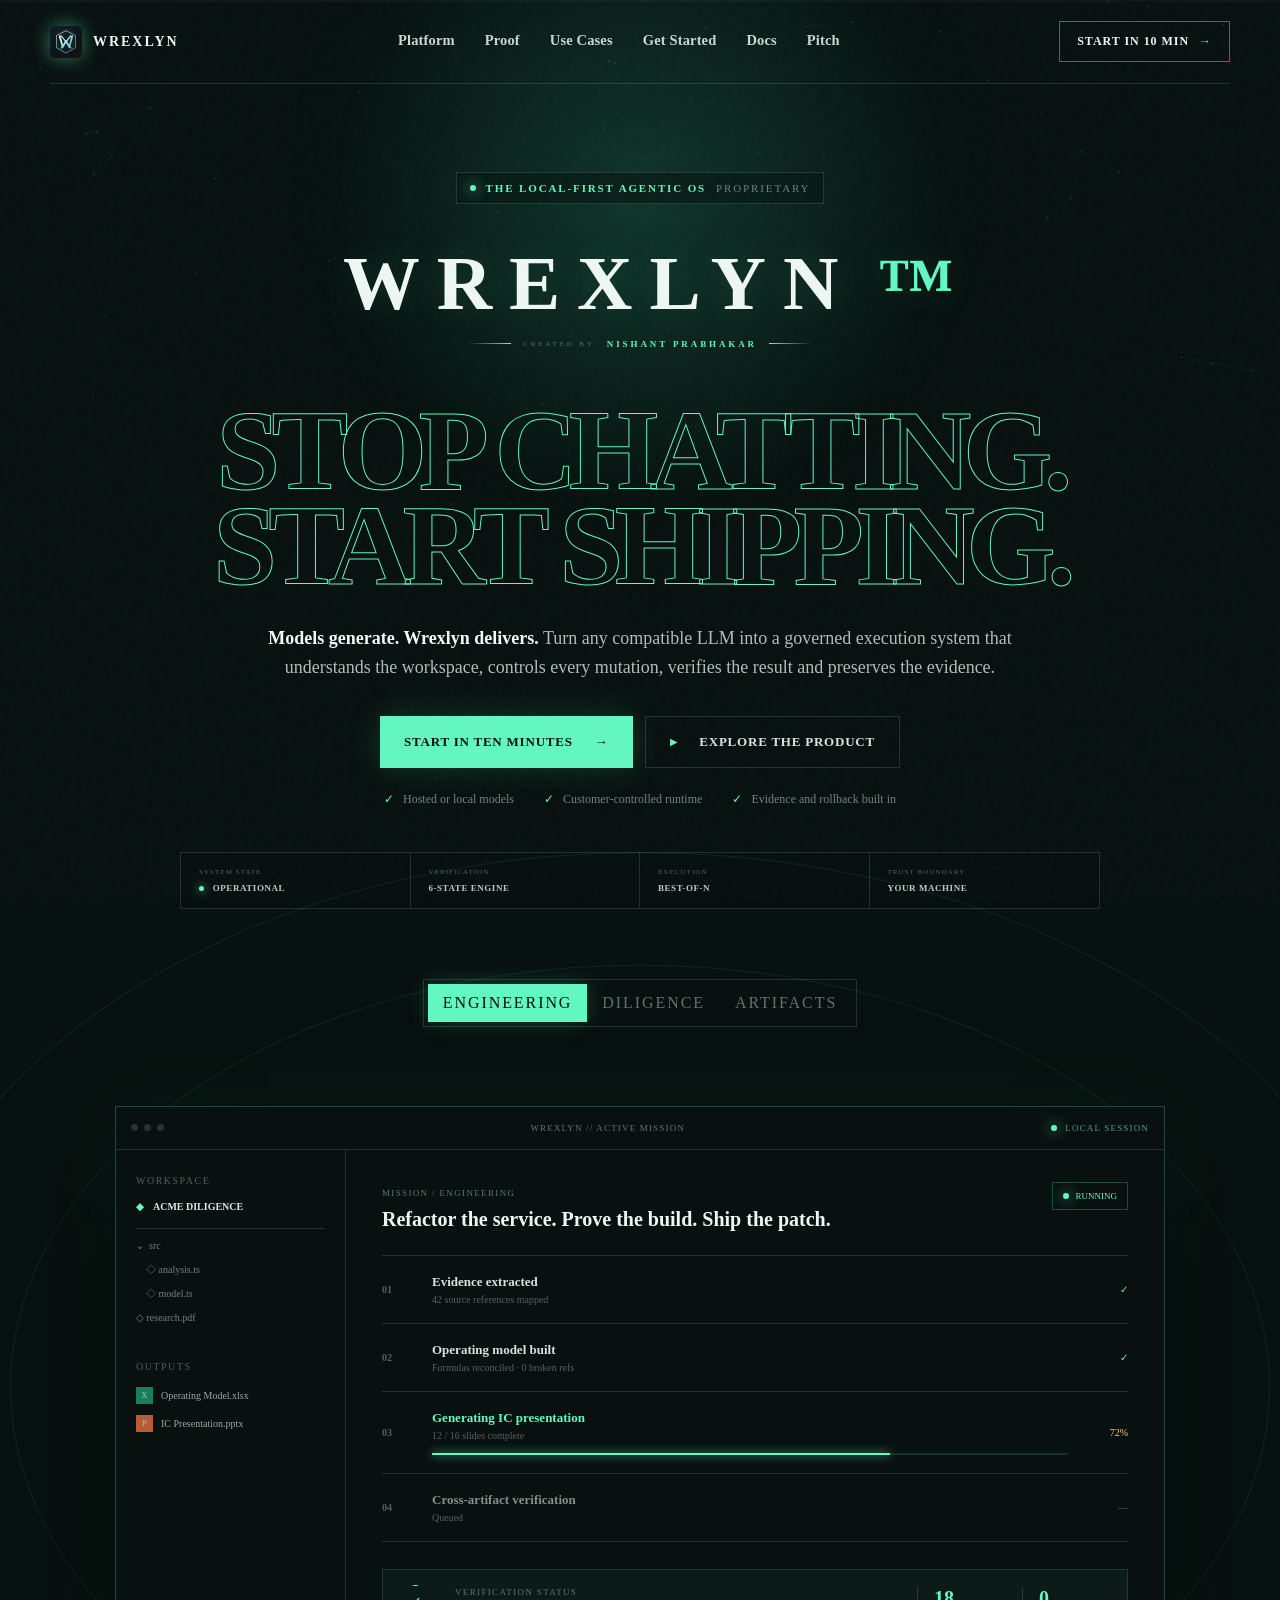
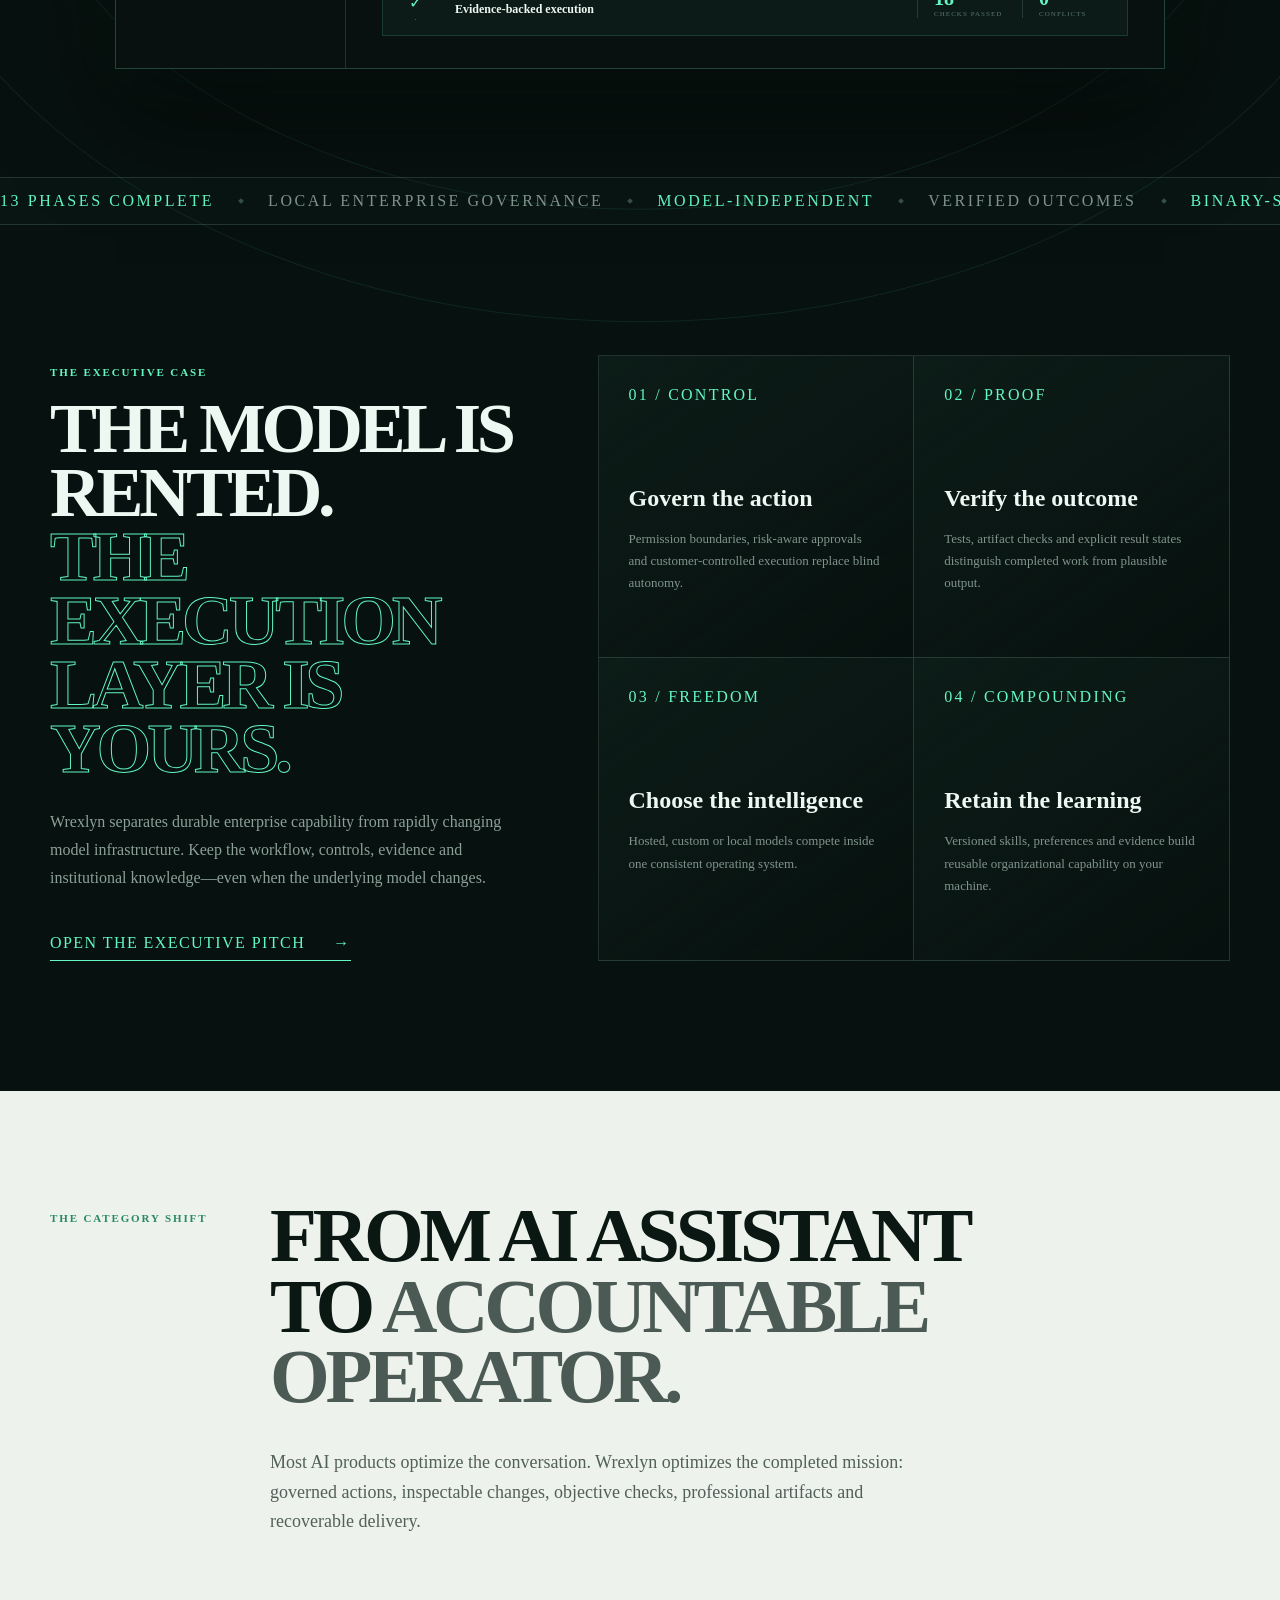
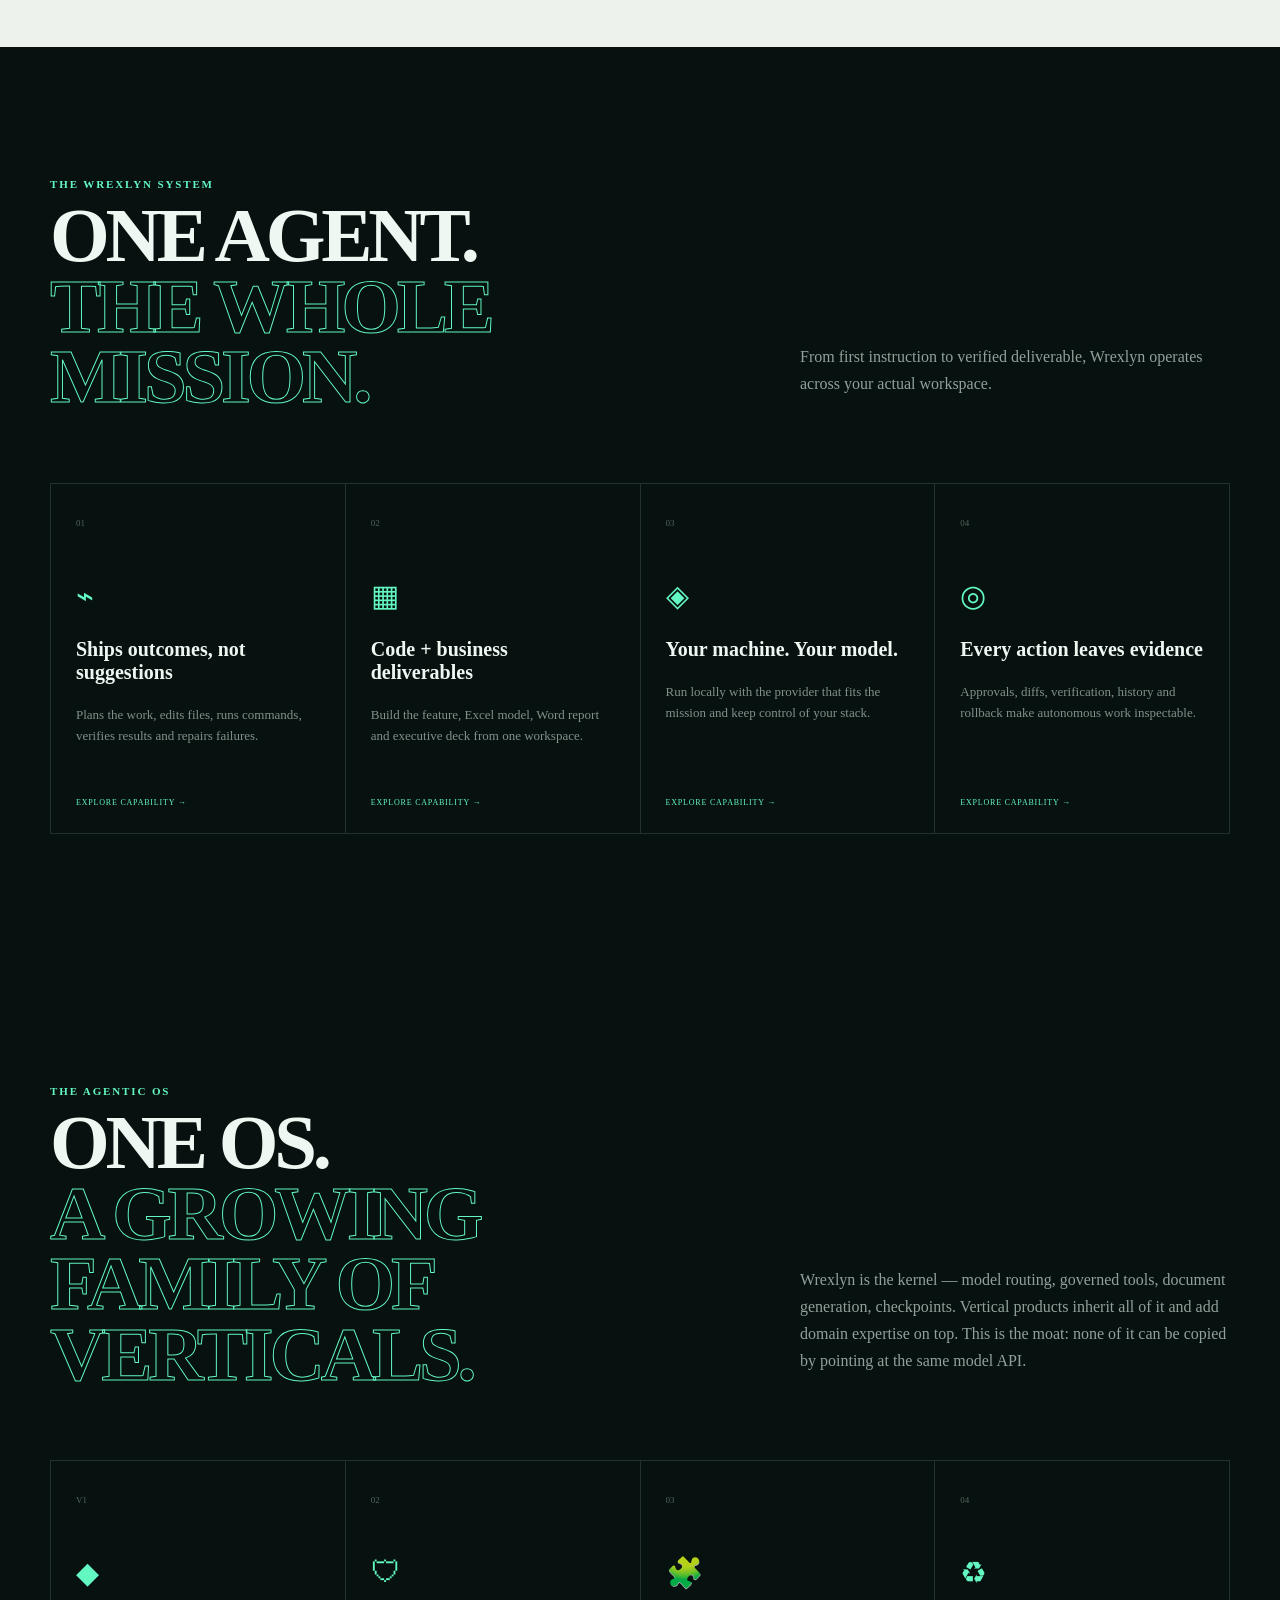
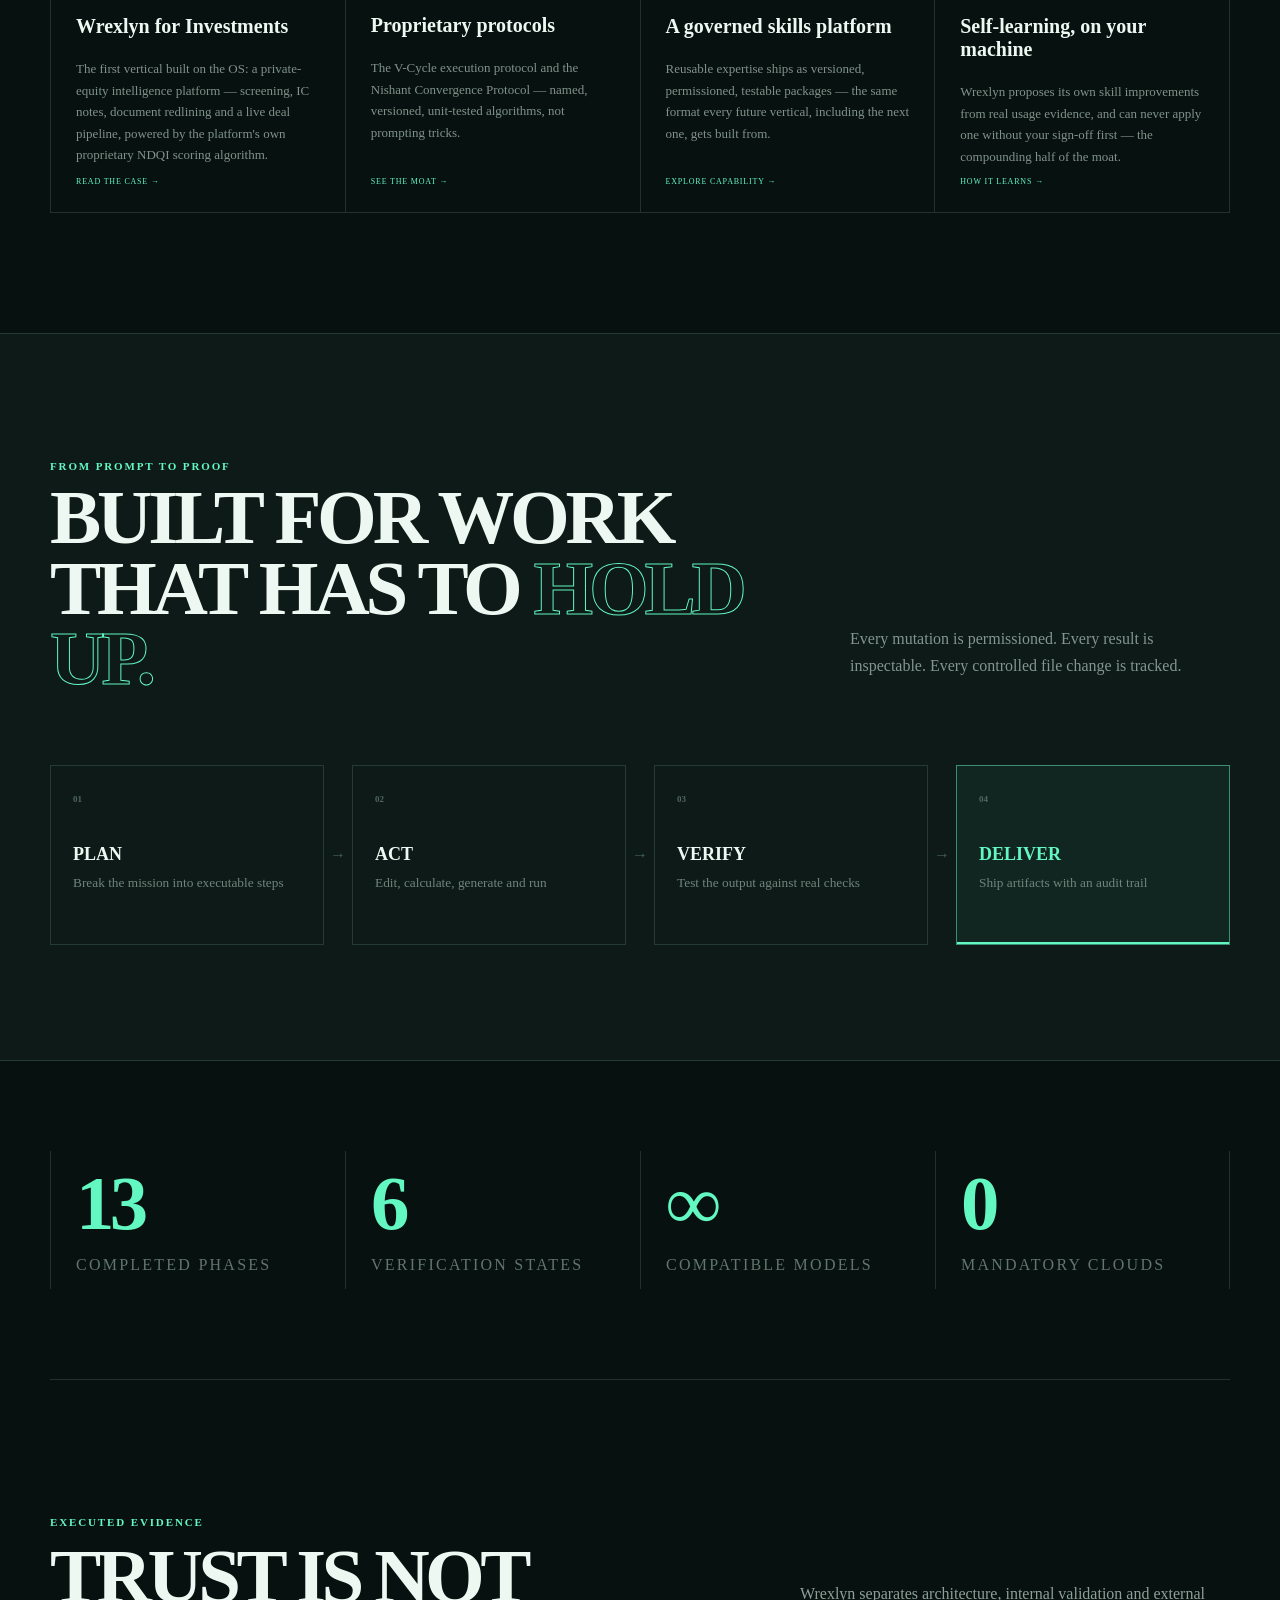
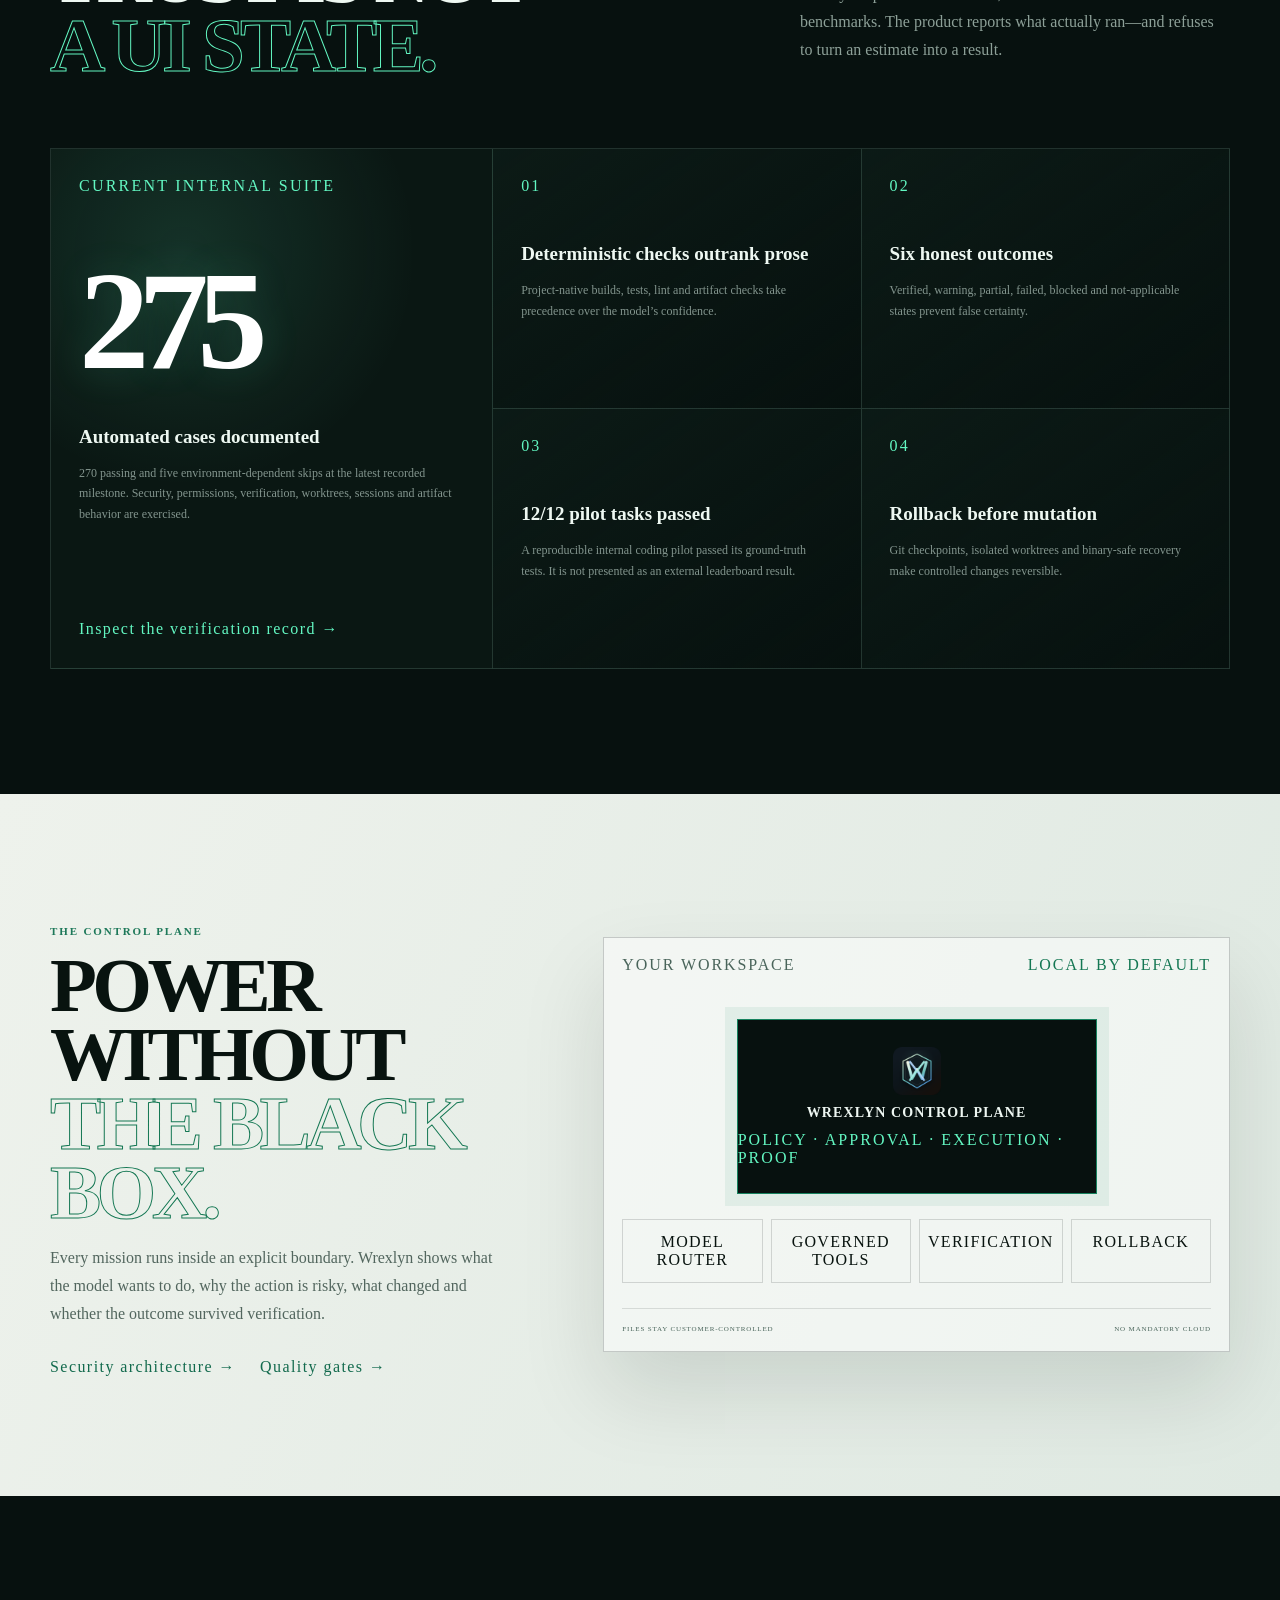
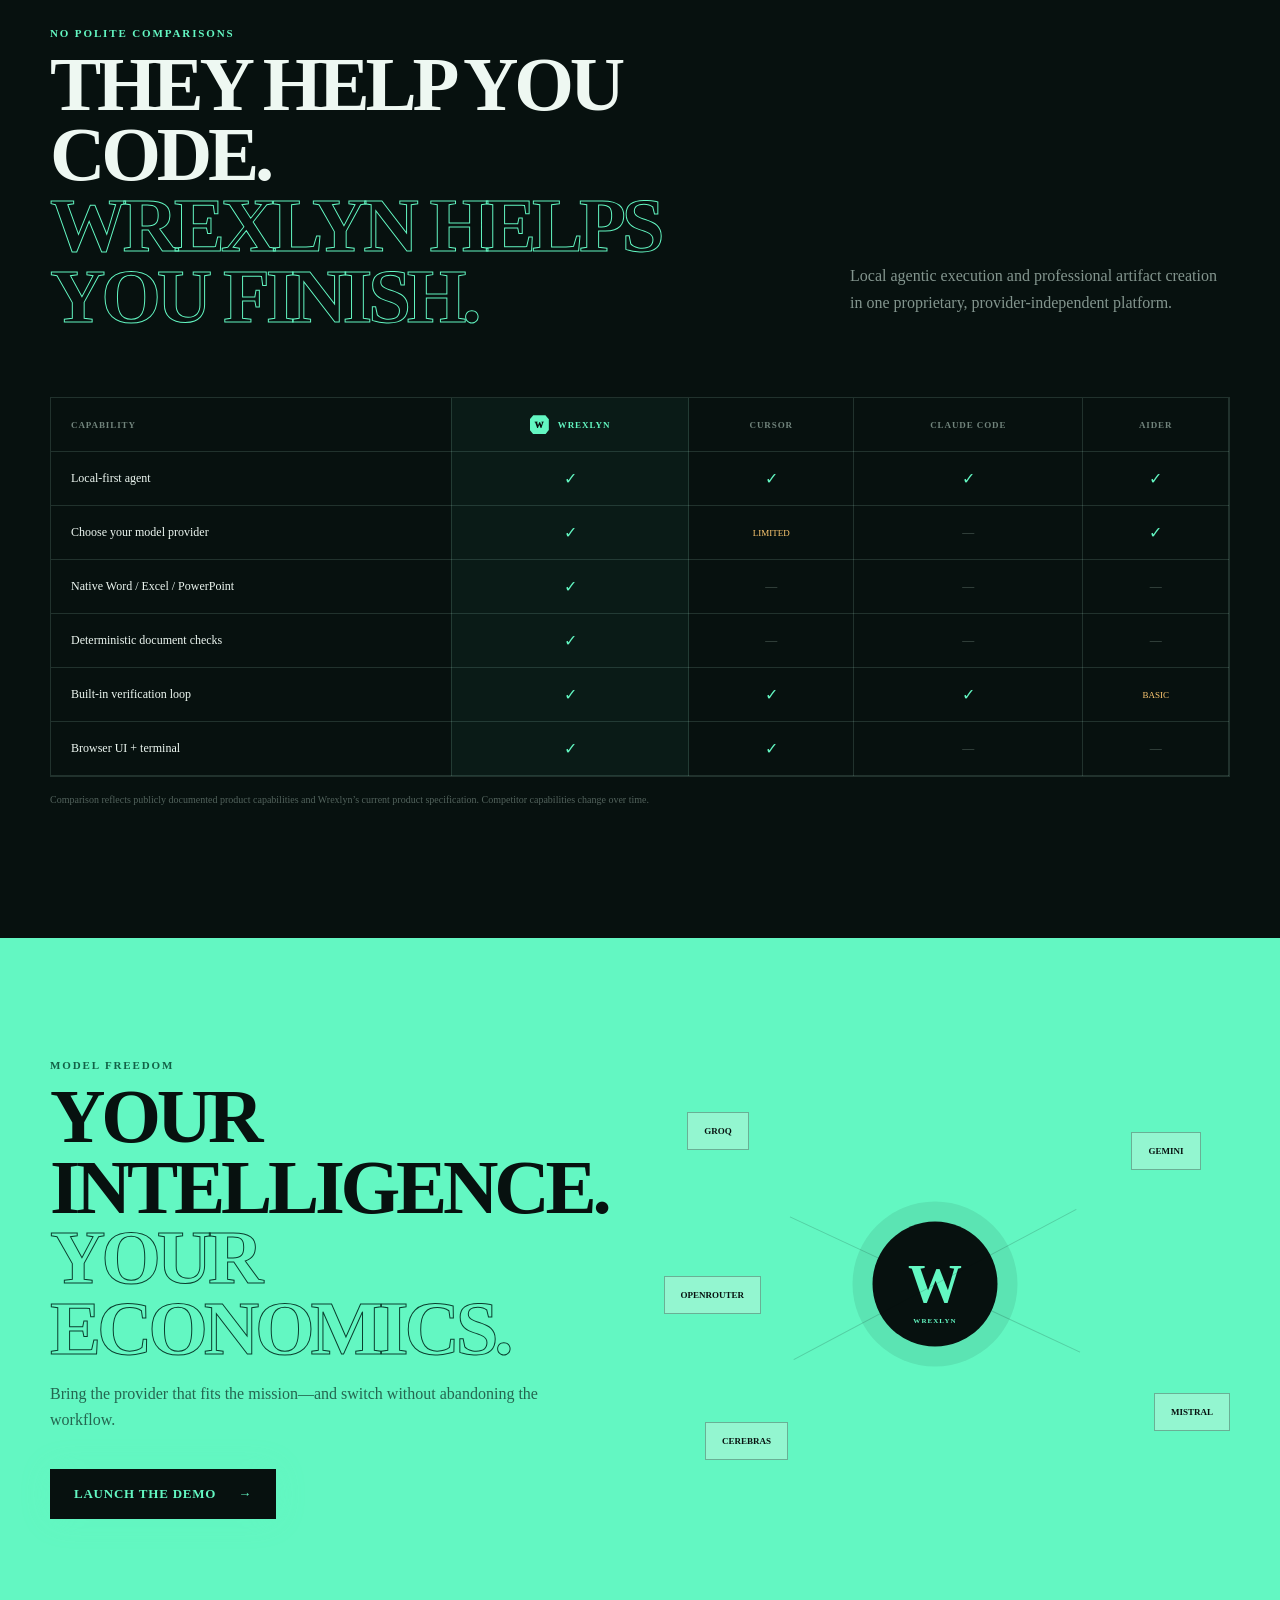
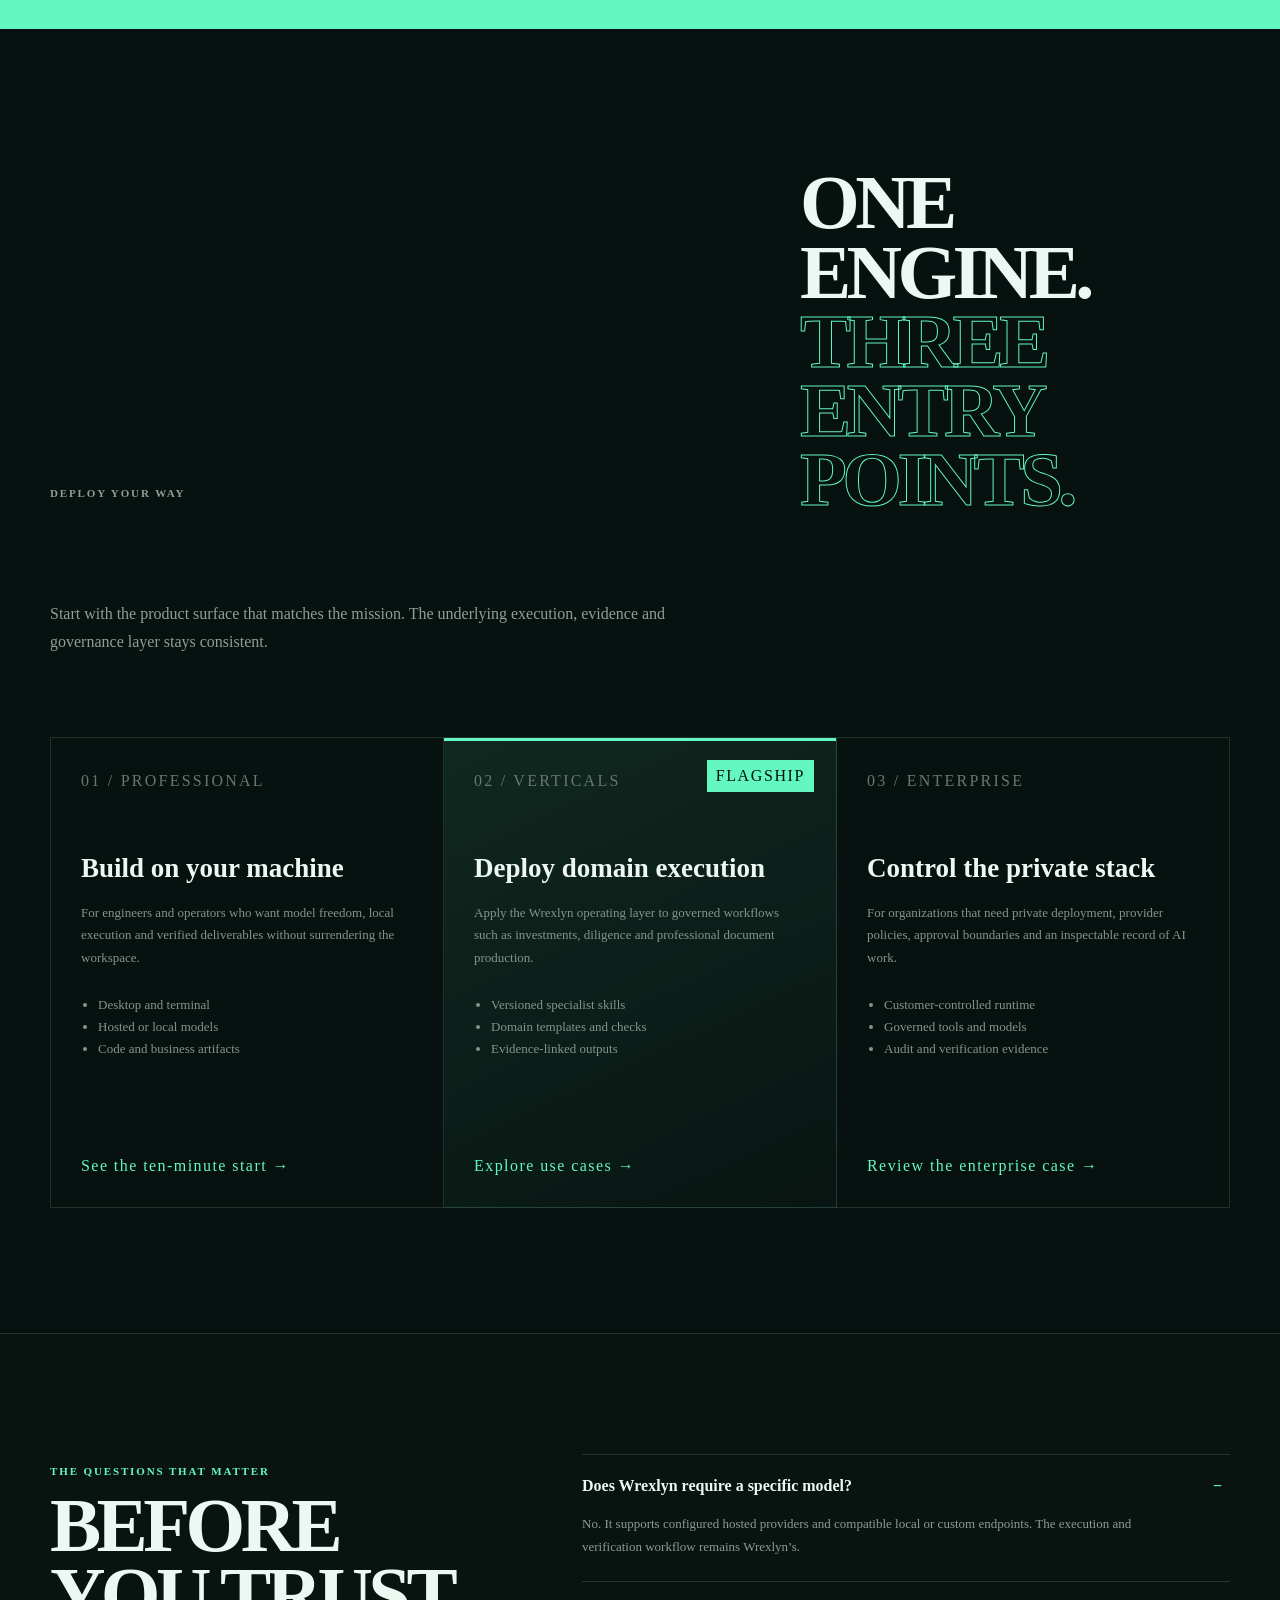
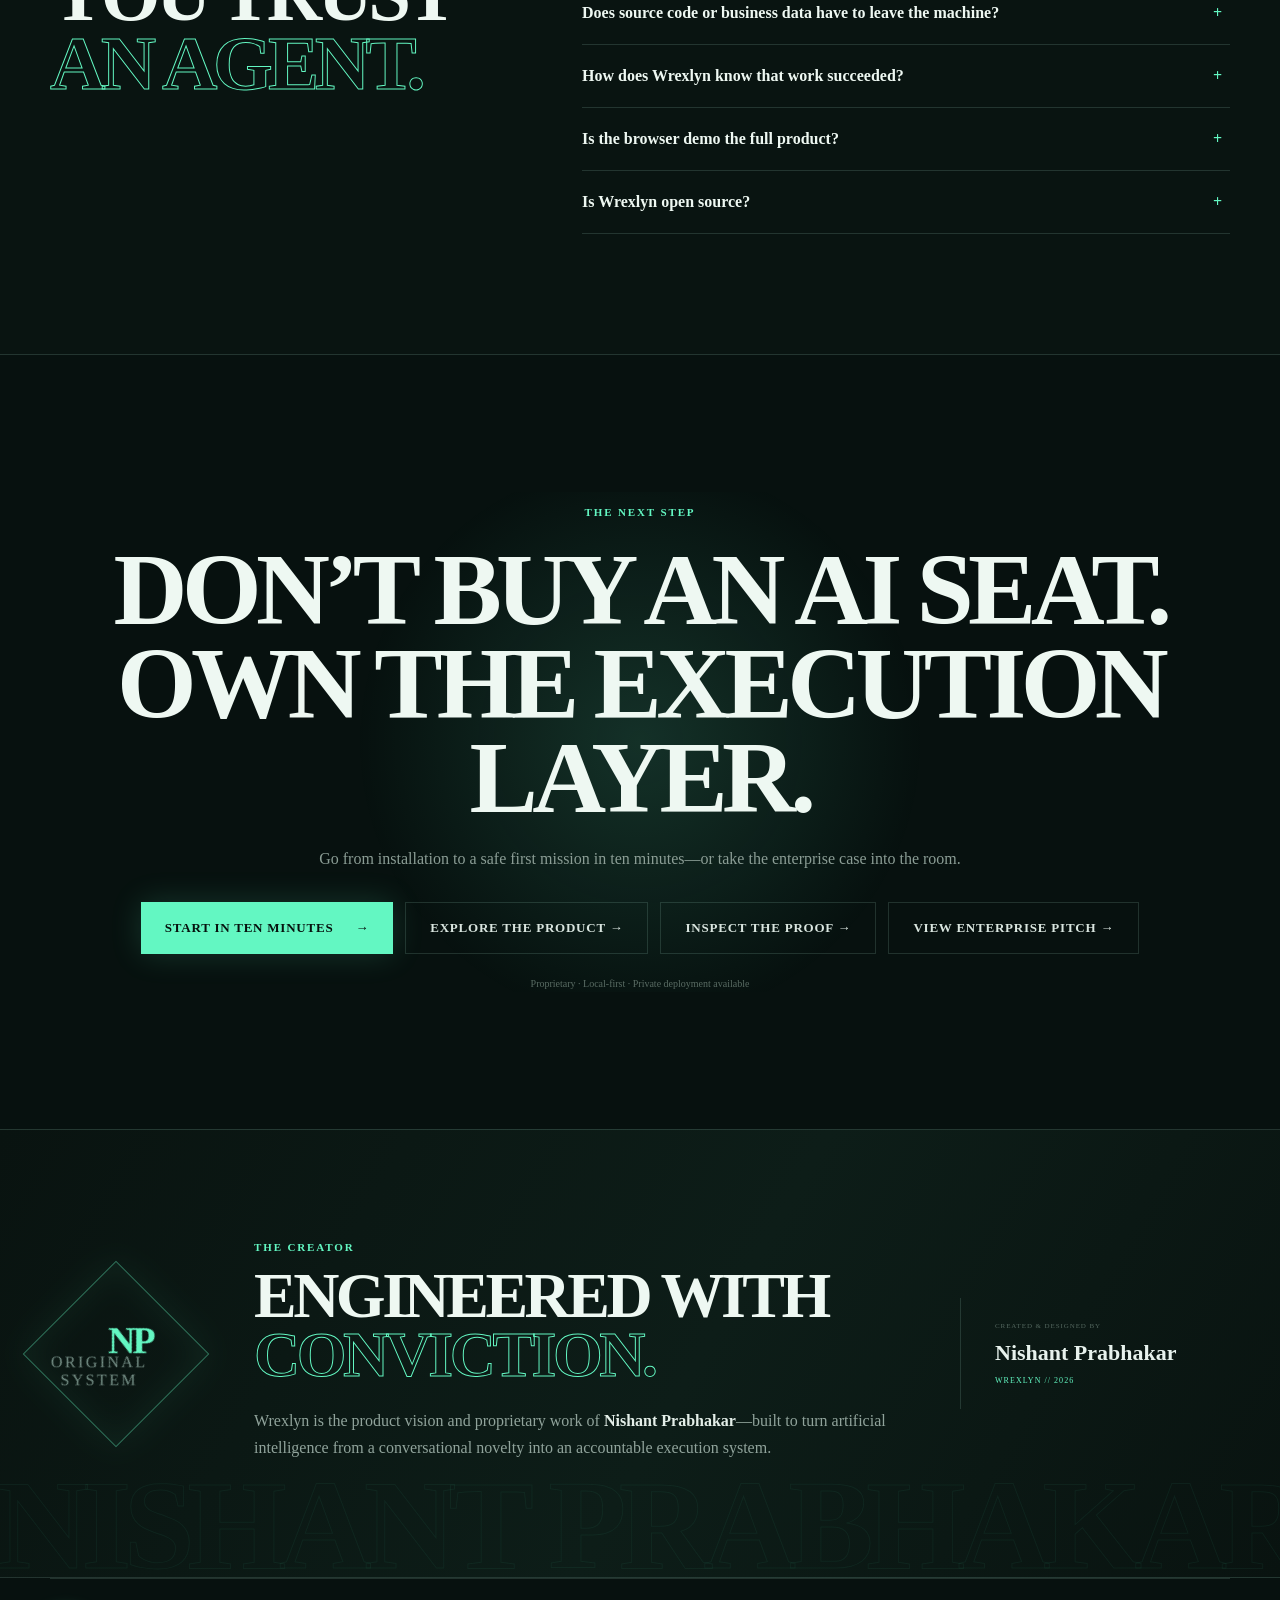
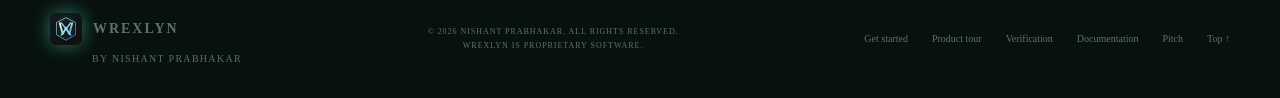
==== index.html @ f1a46f91 "Elevate website and executive pitch" ====
<!doctype html>
<html lang="en">
<head>
  <meta charset="utf-8">
  <meta name="viewport" content="width=device-width,initial-scale=1">
  <meta name="description" content="Wrexlyn is the proprietary execution layer for AI work: run any compatible model, govern every action, verify every outcome and keep the evidence on infrastructure you control.">
  <meta name="author" content="Nishant Prabhakar">
  <meta name="copyright" content="Copyright © 2026 Nishant Prabhakar. All rights reserved.">
  <meta property="og:title" content="Wrexlyn — Stop Chatting. Start Shipping.">
  <meta property="og:description" content="Choose the model. Control the execution. Verify the outcome. Keep the evidence.">
  <meta property="og:type" content="website">
  <meta property="og:site_name" content="Wrexlyn by Nishant Prabhakar">
  <meta property="og:url" content="https://nishantsprabhakar.github.io/wrexlynwebsite/">
  <meta property="og:image" content="https://nishantsprabhakar.github.io/wrexlynwebsite/og.png">
  <meta property="og:image:width" content="1733">
  <meta property="og:image:height" content="909">
  <meta name="twitter:card" content="summary_large_image">
  <meta name="twitter:title" content="Wrexlyn — Own the Execution Layer">
  <meta name="twitter:description" content="Local-first. Model-independent. Verified.">
  <meta name="twitter:image" content="https://nishantsprabhakar.github.io/wrexlynwebsite/og.png">
  <title>Wrexlyn — Stop Chatting. Start Shipping.</title>
  <link rel="icon" href="icon-512.png">
  <link rel="stylesheet" href="landing.css?v=20260827">
  <script type="application/ld+json">
  {
    "@context": "https://schema.org",
    "@type": "SoftwareApplication",
    "name": "Wrexlyn",
    "applicationCategory": "DeveloperApplication",
    "operatingSystem": "Windows, macOS, Linux",
    "description": "A proprietary, local-first AI execution system for verified code and professional business deliverables.",
    "creator": { "@type": "Person", "name": "Nishant Prabhakar" },
    "copyrightHolder": { "@type": "Person", "name": "Nishant Prabhakar" },
    "copyrightYear": "2026"
  }
  </script>
</head>
<body>
<a class="skip-link" href="#content">Skip to content</a>
<div class="scroll-progress" aria-hidden="true"><i></i></div>
<main id="top">
  <div class="noise" aria-hidden="true"></div>
  <nav class="nav shell" aria-label="Main navigation">
    <a href="#top" class="brand"><img class="brand-logo" src="icon-512.png" alt="Wrexlyn logo"><span>WREXLYN</span></a>
    <div class="navlinks"><a href="#platform">Platform</a><a href="#proof">Proof</a><a href="use-cases.html">Use Cases</a><a href="getting-started.html">Get Started</a><a href="documentation.html">Docs</a><a href="pitch.html">Pitch</a></div>
    <a class="navcta" href="getting-started.html">Start in 10 min <span>→</span></a>
  </nav>

  <section class="hero shell" id="content">
    <canvas id="system-field" aria-hidden="true"></canvas>
    <div class="eyebrow"><span class="pulse"></span> THE LOCAL-FIRST AGENTIC OS <b>PROPRIETARY</b></div>
    <div class="productLockup" aria-label="Wrexlyn by Nishant Prabhakar">
      <div class="productName">WREXLYN<span class="registered">™</span></div>
      <div class="creatorLine"><span></span><small>CREATED BY</small><strong>NISHANT PRABHAKAR</strong><span></span></div>
    </div>
    <h1><span class="hero-line">STOP CHATTING.</span><br><span class="hero-line outline">START SHIPPING.</span></h1>
    <p class="heroCopy"><strong>Models generate. Wrexlyn delivers.</strong> Turn any compatible LLM into a governed execution system that understands the workspace, controls every mutation, verifies the result and preserves the evidence.</p>
    <div class="heroActions"><a class="primary" href="getting-started.html">Start in ten minutes <span>→</span></a><a class="secondary" href="product-demo.html"><span class="play">▶</span> Explore the product</a></div>
    <div class="trust"><span><span class="check">&#10003;</span> Hosted or local models</span><span><span class="check">&#10003;</span> Customer-controlled runtime</span><span><span class="check">&#10003;</span> Evidence and rollback built in</span></div>

    <div class="heroTelemetry" aria-label="System highlights">
      <div><small>SYSTEM STATE</small><strong><i></i> OPERATIONAL</strong></div>
      <div><small>VERIFICATION</small><strong>6-STATE ENGINE</strong></div>
      <div><small>EXECUTION</small><strong>BEST-OF-N</strong></div>
      <div><small>TRUST BOUNDARY</small><strong>YOUR MACHINE</strong></div>
    </div>

    <div class="missionSwitch" role="tablist" aria-label="Example Wrexlyn missions">
      <button class="active" type="button" data-mission="engineering">ENGINEERING</button>
      <button type="button" data-mission="diligence">DILIGENCE</button>
      <button type="button" data-mission="artifacts">ARTIFACTS</button>
    </div>
    <div class="consoleWrap" data-tilt><div class="orbit orbit1"></div><div class="orbit orbit2"></div>
      <div class="console"><div class="consoleTop"><div class="dots"><i></i><i></i><i></i></div><span>WREXLYN // ACTIVE MISSION</span><div class="secure"><i></i> LOCAL SESSION</div></div>
        <div class="consoleBody"><aside><div class="sideLabel">WORKSPACE</div><div class="project"><span>◆</span> ACME DILIGENCE</div><div class="tree"><p>⌄ &nbsp;src</p><p>　◇ analysis.ts</p><p>　◇ model.ts</p><p>◇ research.pdf</p></div><div class="sideLabel outputLabel">OUTPUTS</div><div class="output"><span class="doc xls">X</span> Operating Model.xlsx</div><div class="output"><span class="doc ppt">P</span> IC Presentation.pptx</div></aside>
          <div class="work"><div class="taskHead"><div><small id="mission-code">MISSION / ENGINEERING</small><h3 id="mission-title">Refactor the service. Prove the build. Ship the patch.</h3></div><span class="running"><i></i> RUNNING</span></div>
            <div class="steps"><div class="step done"><b>01</b><span><strong>Evidence extracted</strong><small>42 source references mapped</small></span><em>✓</em></div><div class="step done"><b>02</b><span><strong>Operating model built</strong><small>Formulas reconciled · 0 broken refs</small></span><em>✓</em></div><div class="step active"><b>03</b><span><strong>Generating IC presentation</strong><small>12 / 16 slides complete</small><span class="progress"><i></i></span></span><em>72%</em></div><div class="step"><b>04</b><span><strong>Cross-artifact verification</strong><small>Queued</small></span><em>—</em></div></div>
            <div class="verified"><div class="shield">✓</div><div><small>VERIFICATION STATUS</small><strong>Evidence-backed execution</strong></div><div class="metric"><b>18</b><small>CHECKS PASSED</small></div><div class="metric"><b>0</b><small>CONFLICTS</small></div></div>
          </div></div>
      </div>
    </div>
  </section>

  <section class="proofRail" aria-label="Wrexlyn proof points"><div class="proofTrack"><span>13 PHASES COMPLETE</span><i></i><span>LOCAL ENTERPRISE GOVERNANCE</span><i></i><span>MODEL-INDEPENDENT</span><i></i><span>VERIFIED OUTCOMES</span><i></i><span>BINARY-SAFE ROLLBACK</span><i></i><span>REPRODUCIBLE EVALUATION</span><i></i></div></section>

  <section class="buyerBrief shell" aria-label="Wrexlyn executive brief">
    <div class="briefLead"><p class="sectionTag">THE EXECUTIVE CASE</p><h2>THE MODEL IS RENTED.<br><span>THE EXECUTION LAYER IS YOURS.</span></h2><p>Wrexlyn separates durable enterprise capability from rapidly changing model infrastructure. Keep the workflow, controls, evidence and institutional knowledge—even when the underlying model changes.</p><a href="pitch.html" class="briefLink">Open the executive pitch <span>→</span></a></div>
    <div class="briefMatrix">
      <article><small>01 / CONTROL</small><h3>Govern the action</h3><p>Permission boundaries, risk-aware approvals and customer-controlled execution replace blind autonomy.</p></article>
      <article><small>02 / PROOF</small><h3>Verify the outcome</h3><p>Tests, artifact checks and explicit result states distinguish completed work from plausible output.</p></article>
      <article><small>03 / FREEDOM</small><h3>Choose the intelligence</h3><p>Hosted, custom or local models compete inside one consistent operating system.</p></article>
      <article><small>04 / COMPOUNDING</small><h3>Retain the learning</h3><p>Versioned skills, preferences and evidence build reusable organizational capability on your machine.</p></article>
    </div>
  </section>

  <section class="manifesto"><div class="shell manifestoGrid"><p class="sectionTag">THE CATEGORY SHIFT</p><div><h2>FROM AI ASSISTANT<br>TO <span>ACCOUNTABLE OPERATOR.</span></h2><p>Most AI products optimize the conversation. Wrexlyn optimizes the completed mission: governed actions, inspectable changes, objective checks, professional artifacts and recoverable delivery.</p></div></div></section>

  <section class="platform shell" id="platform"><div class="sectionIntro"><p class="sectionTag">THE WREXLYN SYSTEM</p><h2>ONE AGENT.<br><span>THE WHOLE MISSION.</span></h2><p>From first instruction to verified deliverable, Wrexlyn operates across your actual workspace.</p></div>
    <div class="featureGrid"><article><span class="featureN">01</span><div class="featureIcon">⌁</div><h3>Ships outcomes, not suggestions</h3><p>Plans the work, edits files, runs commands, verifies results and repairs failures.</p><a href="documentation.html">EXPLORE CAPABILITY →</a></article><article><span class="featureN">02</span><div class="featureIcon">▦</div><h3>Code + business deliverables</h3><p>Build the feature, Excel model, Word report and executive deck from one workspace.</p><a href="documentation.html#documents">EXPLORE CAPABILITY →</a></article><article><span class="featureN">03</span><div class="featureIcon">◈</div><h3>Your machine. Your model.</h3><p>Run locally with the provider that fits the mission and keep control of your stack.</p><a href="documentation.html#providers">EXPLORE CAPABILITY →</a></article><article><span class="featureN">04</span><div class="featureIcon">◎</div><h3>Every action leaves evidence</h3><p>Approvals, diffs, verification, history and rollback make autonomous work inspectable.</p><a href="documentation.html#security">EXPLORE CAPABILITY →</a></article></div>
  </section>

  <section class="platform shell" id="moat"><div class="sectionIntro"><p class="sectionTag">THE AGENTIC OS</p><h2>ONE OS.<br><span>A GROWING FAMILY OF VERTICALS.</span></h2><p>Wrexlyn is the kernel — model routing, governed tools, document generation, checkpoints. Vertical products inherit all of it and add domain expertise on top. This is the moat: none of it can be copied by pointing at the same model API.</p></div>
    <div class="featureGrid"><article><span class="featureN">V1</span><div class="featureIcon">◆</div><h3>Wrexlyn for Investments</h3><p>The first vertical built on the OS: a private-equity intelligence platform — screening, IC notes, document redlining and a live deal pipeline, powered by the platform's own proprietary NDQI scoring algorithm.</p><a href="pitch.html">READ THE CASE →</a></article><article><span class="featureN">02</span><div class="featureIcon">&#128737;</div><h3>Proprietary protocols</h3><p>The V-Cycle execution protocol and the Nishant Convergence Protocol — named, versioned, unit-tested algorithms, not prompting tricks.</p><a href="pitch.html">SEE THE MOAT →</a></article><article><span class="featureN">03</span><div class="featureIcon">&#129513;</div><h3>A governed skills platform</h3><p>Reusable expertise ships as versioned, permissioned, testable packages — the same format every future vertical, including the next one, gets built from.</p><a href="documentation.html">EXPLORE CAPABILITY →</a></article><article><span class="featureN">04</span><div class="featureIcon">&#9851;</div><h3>Self-learning, on your machine</h3><p>Wrexlyn proposes its own skill improvements from real usage evidence, and can never apply one without your sign-off first — the compounding half of the moat.</p><a href="pitch.html">HOW IT LEARNS →</a></article></div>
  </section>

  <section class="outcomes"><div class="shell"><div class="outcomeHead"><div><p class="sectionTag">FROM PROMPT TO PROOF</p><h2>BUILT FOR WORK<br>THAT HAS TO <span>HOLD UP.</span></h2></div><p>Every mutation is permissioned. Every result is inspectable. Every controlled file change is tracked.</p></div><div class="pipeline"><div><b>01</b><strong>PLAN</strong><small>Break the mission into executable steps</small></div><i>→</i><div><b>02</b><strong>ACT</strong><small>Edit, calculate, generate and run</small></div><i>→</i><div><b>03</b><strong>VERIFY</strong><small>Test the output against real checks</small></div><i>→</i><div class="lit"><b>04</b><strong>DELIVER</strong><small>Ship artifacts with an audit trail</small></div></div></div></section>

  <section class="numbers shell" aria-label="Platform architecture metrics"><div><strong data-count="13">0</strong><span>COMPLETED PHASES</span></div><div><strong data-count="6">0</strong><span>VERIFICATION STATES</span></div><div><strong>&infin;</strong><span>COMPATIBLE MODELS</span></div><div><strong>0</strong><span>MANDATORY CLOUDS</span></div></section>

  <section class="evidence shell" id="proof">
    <div class="evidenceHead"><div><p class="sectionTag">EXECUTED EVIDENCE</p><h2>TRUST IS NOT<br><span>A UI STATE.</span></h2></div><p>Wrexlyn separates architecture, internal validation and external benchmarks. The product reports what actually ran—and refuses to turn an estimate into a result.</p></div>
    <div class="evidenceGrid">
      <article class="evidenceLead"><small>CURRENT INTERNAL SUITE</small><strong>275</strong><h3>Automated cases documented</h3><p>270 passing and five environment-dependent skips at the latest recorded milestone. Security, permissions, verification, worktrees, sessions and artifact behavior are exercised.</p><a href="verification-report.html">Inspect the verification record →</a></article>
      <article><span>01</span><h3>Deterministic checks outrank prose</h3><p>Project-native builds, tests, lint and artifact checks take precedence over the model’s confidence.</p></article>
      <article><span>02</span><h3>Six honest outcomes</h3><p>Verified, warning, partial, failed, blocked and not-applicable states prevent false certainty.</p></article>
      <article><span>03</span><h3>12/12 pilot tasks passed</h3><p>A reproducible internal coding pilot passed its ground-truth tests. It is not presented as an external leaderboard result.</p></article>
      <article><span>04</span><h3>Rollback before mutation</h3><p>Git checkpoints, isolated worktrees and binary-safe recovery make controlled changes reversible.</p></article>
    </div>
  </section>

  <section class="controlPlane"><div class="shell controlGrid">
    <div class="controlCopy"><p class="sectionTag">THE CONTROL PLANE</p><h2>POWER WITHOUT<br><span>THE BLACK BOX.</span></h2><p>Every mission runs inside an explicit boundary. Wrexlyn shows what the model wants to do, why the action is risky, what changed and whether the outcome survived verification.</p><div class="controlActions"><a href="documentation.html#security">Security architecture →</a><a href="documentation.html#quality-gate">Quality gates →</a></div></div>
    <div class="boundaryMap" aria-label="Wrexlyn trust boundary">
      <div class="boundaryTop"><span>YOUR WORKSPACE</span><em>LOCAL BY DEFAULT</em></div>
      <div class="boundaryCore"><img src="icon-512.png" alt=""><strong>WREXLYN CONTROL PLANE</strong><small>POLICY · APPROVAL · EXECUTION · PROOF</small></div>
      <div class="boundaryNodes"><span>MODEL ROUTER</span><span>GOVERNED TOOLS</span><span>VERIFICATION</span><span>ROLLBACK</span></div>
      <div class="boundaryFoot"><span>FILES STAY CUSTOMER-CONTROLLED</span><span>NO MANDATORY CLOUD</span></div>
    </div>
  </div></section>

  <section class="compare shell" id="compare"><div class="compareHead"><div><p class="sectionTag">NO POLITE COMPARISONS</p><h2>THEY HELP YOU CODE.<br><span>WREXLYN HELPS YOU FINISH.</span></h2></div><p>Local agentic execution and professional artifact creation in one proprietary, provider-independent platform.</p></div>
    <div class="tableWrap"><table><thead><tr><th>CAPABILITY</th><th class="wrex"><span class="miniMark">W</span> WREXLYN</th><th>CURSOR</th><th>CLAUDE CODE</th><th>AIDER</th></tr></thead><tbody><tr><td>Local-first agent</td><td class="wrex"><span class="yes">✓</span></td><td><span class="yes">✓</span></td><td><span class="yes">✓</span></td><td><span class="yes">✓</span></td></tr><tr><td>Choose your model provider</td><td class="wrex"><span class="yes">✓</span></td><td><span class="limited">Limited</span></td><td><span class="no">—</span></td><td><span class="yes">✓</span></td></tr><tr><td>Native Word / Excel / PowerPoint</td><td class="wrex"><span class="yes">✓</span></td><td><span class="no">—</span></td><td><span class="no">—</span></td><td><span class="no">—</span></td></tr><tr><td>Deterministic document checks</td><td class="wrex"><span class="yes">✓</span></td><td><span class="no">—</span></td><td><span class="no">—</span></td><td><span class="no">—</span></td></tr><tr><td>Built-in verification loop</td><td class="wrex"><span class="yes">✓</span></td><td><span class="yes">✓</span></td><td><span class="yes">✓</span></td><td><span class="limited">Basic</span></td></tr><tr><td>Browser UI + terminal</td><td class="wrex"><span class="yes">✓</span></td><td><span class="yes">✓</span></td><td><span class="no">—</span></td><td><span class="no">—</span></td></tr></tbody></table></div><p class="disclaimer">Comparison reflects publicly documented product capabilities and Wrexlyn’s current product specification. Competitor capabilities change over time.</p>
  </section>

  <section class="freedom"><div class="shell freedomGrid"><div><p class="sectionTag">MODEL FREEDOM</p><h2>YOUR INTELLIGENCE.<br><span>YOUR ECONOMICS.</span></h2><p>Bring the provider that fits the mission—and switch without abandoning the workflow.</p><a class="primary dark" href="demo.html">Launch the demo <span>→</span></a></div><div class="providers"><div class="core">W<small>WREXLYN</small></div><div class="provider p0">GROQ</div><div class="provider p1">GEMINI</div><div class="provider p2">MISTRAL</div><div class="provider p3">CEREBRAS</div><div class="provider p4">OPENROUTER</div></div></div></section>

  <section class="entry shell" id="entry"><div class="entryHead"><p class="sectionTag">DEPLOY YOUR WAY</p><h2>ONE ENGINE.<br><span>THREE ENTRY POINTS.</span></h2><p>Start with the product surface that matches the mission. The underlying execution, evidence and governance layer stays consistent.</p></div><div class="entryGrid">
    <article><small>01 / PROFESSIONAL</small><h3>Build on your machine</h3><p>For engineers and operators who want model freedom, local execution and verified deliverables without surrendering the workspace.</p><ul><li>Desktop and terminal</li><li>Hosted or local models</li><li>Code and business artifacts</li></ul><a href="getting-started.html">See the ten-minute start →</a></article>
    <article class="featured"><span class="entryFlag">FLAGSHIP</span><small>02 / VERTICALS</small><h3>Deploy domain execution</h3><p>Apply the Wrexlyn operating layer to governed workflows such as investments, diligence and professional document production.</p><ul><li>Versioned specialist skills</li><li>Domain templates and checks</li><li>Evidence-linked outputs</li></ul><a href="use-cases.html">Explore use cases →</a></article>
    <article><small>03 / ENTERPRISE</small><h3>Control the private stack</h3><p>For organizations that need private deployment, provider policies, approval boundaries and an inspectable record of AI work.</p><ul><li>Customer-controlled runtime</li><li>Governed tools and models</li><li>Audit and verification evidence</li></ul><a href="pitch.html">Review the enterprise case →</a></article>
  </div></section>

  <section class="faq"><div class="shell faqGrid"><div><p class="sectionTag">THE QUESTIONS THAT MATTER</p><h2>BEFORE YOU TRUST<br><span>AN AGENT.</span></h2></div><div class="faqList">
    <details open><summary>Does Wrexlyn require a specific model?</summary><p>No. It supports configured hosted providers and compatible local or custom endpoints. The execution and verification workflow remains Wrexlyn’s.</p></details>
    <details><summary>Does source code or business data have to leave the machine?</summary><p>No mandatory Wrexlyn cloud is required. Data movement depends on the model provider and integrations selected by the customer; local models can keep model inference local.</p></details>
    <details><summary>How does Wrexlyn know that work succeeded?</summary><p>It collects deterministic project checks, artifact quality gates and critic evidence, then derives an explicit verification outcome instead of treating model confidence as proof.</p></details>
    <details><summary>Is the browser demo the full product?</summary><p>No. It is intentionally limited. The full product operates against a real customer-controlled workspace with tools, approvals, verification, artifacts and recovery.</p></details>
    <details><summary>Is Wrexlyn open source?</summary><p>No. Wrexlyn is proprietary software created by Nishant Prabhakar. Product documentation and selected evaluation evidence are public; the application source is not offered for download.</p></details>
  </div></div></section>

  <section class="finalCta shell"><div class="ctaGlow"></div><p class="sectionTag">THE NEXT STEP</p><h2>DON’T BUY AN AI SEAT.<br>OWN THE EXECUTION LAYER.</h2><p>Go from installation to a safe first mission in ten minutes—or take the enterprise case into the room.</p><div class="heroActions"><a class="primary" href="getting-started.html">Start in ten minutes <span>→</span></a><a class="secondary" href="product-demo.html">Explore the product →</a><a class="secondary" href="verification-report.html">Inspect the proof →</a><a class="secondary" href="pitch.html">View enterprise pitch →</a></div><small>Proprietary · Local-first · Private deployment available</small></section>

  <section class="creatorStatement" aria-label="Creator and ownership"><div class="shell creatorGrid">
    <div class="creatorSeal"><span>NP</span><small>ORIGINAL<br>SYSTEM</small></div>
    <div class="creatorCopy"><p class="sectionTag">THE CREATOR</p><h2>ENGINEERED WITH<br><span>CONVICTION.</span></h2><p>Wrexlyn is the product vision and proprietary work of <strong>Nishant Prabhakar</strong>—built to turn artificial intelligence from a conversational novelty into an accountable execution system.</p></div>
    <div class="creatorSignature"><small>CREATED &amp; DESIGNED BY</small><strong>Nishant Prabhakar</strong><span>WREXLYN // 2026</span></div>
  </div></section>

  <footer class="shell"><div class="footerIdentity"><a href="#top" class="brand"><img class="brand-logo" src="icon-512.png" alt="Wrexlyn logo"><span>WREXLYN</span></a><small>BY NISHANT PRABHAKAR</small></div><p>© 2026 NISHANT PRABHAKAR. ALL RIGHTS RESERVED.<br>WREXLYN IS PROPRIETARY SOFTWARE.</p><div><a href="getting-started.html">Get started</a><a href="product-demo.html">Product tour</a><a href="verification-report.html">Verification</a><a href="documentation.html">Documentation</a><a href="pitch.html">Pitch</a><a href="#top">Top ↑</a></div></footer>
</main>
<script src="landing.js" defer></script>
</body>
</html>
---- landing.css ----
:root{--ink:#07110f;--panel:#0b1714;--muted:#91a19b;--line:rgba(190,255,231,.14);--cyan:#63f7c2;--amber:#ffca72;--paper:#eef2ec;--fontDisplay:var(--font-sans)}
.brand-logo{width:32px;height:32px;object-fit:contain;filter:drop-shadow(0 0 9px rgba(99,247,194,.45))}
*{box-sizing:border-box}html{scroll-behavior:smooth}body{margin:0;background:var(--ink);color:#eef8f2;font-family:var(--font-sans),Arial,sans-serif}.shell{width:min(1180px,calc(100% - 48px));margin:auto}a{color:inherit;text-decoration:none}.noise{position:fixed;inset:0;opacity:.035;pointer-events:none;z-index:10;background-image:url("data:image/svg+xml,%3Csvg viewBox='0 0 180 180' xmlns='http://www.w3.org/2000/svg'%3E%3Cfilter id='n'%3E%3CfeTurbulence type='fractalNoise' baseFrequency='.9' numOctaves='3' stitchTiles='stitch'/%3E%3C/filter%3E%3Crect width='100%25' height='100%25' filter='url(%23n)' opacity='.7'/%3E%3C/svg%3E")}.nav{height:84px;display:flex;align-items:center;justify-content:space-between;border-bottom:1px solid var(--line);position:relative;z-index:3}.brand{display:flex;align-items:center;gap:11px;font-weight:800;letter-spacing:.14em;font-size:14px}.mark,.miniMark{display:grid;place-items:center;width:31px;height:31px;background:var(--cyan);color:var(--ink);font-weight:950;clip-path:polygon(18% 0,82% 0,100% 22%,100% 78%,82% 100%,18% 100%,0 78%,0 22%)}.navlinks{display:flex;gap:32px;color:#c9d8d2;font-size:14.5px;font-weight:700;letter-spacing:.01em}.navlinks a{padding:8px 2px;border-bottom:2px solid transparent}.navlinks a:hover{color:var(--cyan)}.navlinks a.current{color:var(--cyan);border-bottom-color:var(--cyan)}.navcta{border:1px solid rgba(99,247,194,.45);padding:12px 17px;font-size:12px;font-weight:700;text-transform:uppercase;letter-spacing:.08em}.navcta span{color:var(--cyan);margin-left:6px}
.hero{padding:88px 0 108px;text-align:center;position:relative}.hero:before{content:"";position:absolute;width:750px;height:600px;top:-180px;left:50%;translate:-50%;background:radial-gradient(circle,rgba(38,164,126,.18),transparent 65%);pointer-events:none}.eyebrow,.sectionTag{font-family:var(--font-mono);font-size:11px;letter-spacing:.17em;color:var(--cyan);font-weight:700}.eyebrow{display:inline-flex;align-items:center;gap:10px;border:1px solid var(--line);padding:9px 13px;background:rgba(8,25,20,.7)}.eyebrow b{color:#6f817a;font-weight:500}.pulse,.secure i,.running i{width:6px;height:6px;background:var(--cyan);border-radius:50%;box-shadow:0 0 13px var(--cyan)}.hero h1{font-size:clamp(60px,9vw,124px);line-height:.83;letter-spacing:-.075em;margin:38px 0 30px;font-weight:900}.hero h1 span,.platform h2 span,.outcomeHead h2 span,.compareHead h2 span,.freedom h2 span{color:transparent;-webkit-text-stroke:1px var(--cyan)}.heroCopy{font-size:18px;line-height:1.6;max-width:700px;color:#afbeb8;margin:0 auto}.heroActions{display:flex;justify-content:center;gap:12px;margin:34px 0 24px}.primary,.secondary{display:inline-flex;align-items:center;justify-content:center;gap:22px;padding:17px 24px;font-weight:800;font-size:13px;text-transform:uppercase;letter-spacing:.06em}.primary{background:var(--cyan);color:#06120e;box-shadow:0 0 32px rgba(99,247,194,.16)}.primary:hover{background:#9affd9}.secondary{border:1px solid var(--line);color:#d9e5df}.play{font-size:9px;color:var(--cyan)}.trust{display:flex;justify-content:center;gap:30px;color:#71847c;font-size:12px}.check{color:var(--cyan);margin-right:6px}
.consoleWrap{position:relative;margin:94px auto 0;max-width:1050px}.orbit{position:absolute;border:1px solid rgba(99,247,194,.09);border-radius:50%;left:50%;top:50%;translate:-50% -50%;z-index:-1}.orbit1{width:120%;height:150%}.orbit2{width:145%;height:190%}.console{border:1px solid rgba(127,255,208,.22);background:#08110f;text-align:left;box-shadow:0 45px 100px rgba(0,0,0,.5),0 0 80px rgba(45,178,131,.08)}.consoleTop{height:43px;border-bottom:1px solid var(--line);display:flex;align-items:center;justify-content:space-between;padding:0 15px;font-family:var(--font-mono);font-size:9px;color:#62756e;letter-spacing:.13em}.dots{display:flex;gap:6px}.dots i{width:7px;height:7px;border-radius:50%;background:#26342f}.secure{display:flex;align-items:center;gap:8px;color:#5d9d85}.consoleBody{display:grid;grid-template-columns:230px 1fr;min-height:460px}.console aside{border-right:1px solid var(--line);padding:25px 20px;font-family:var(--font-mono);font-size:10px}.sideLabel{color:#4d6259;letter-spacing:.15em;margin-bottom:15px}.project{color:#dbe9e2;font-weight:700;border-bottom:1px solid var(--line);padding-bottom:16px}.project span{color:var(--cyan);margin-right:7px}.tree{color:#71847c;line-height:1.4}.outputLabel{margin-top:36px}.output{display:flex;align-items:center;gap:8px;color:#99aaa3;margin:11px 0}.doc{width:17px;height:17px;display:grid;place-items:center;font-weight:800;font-size:8px}.xls{background:#177f59}.ppt{background:#b85c38}.work{padding:32px 36px}.taskHead{display:flex;justify-content:space-between;gap:25px;align-items:start;padding-bottom:24px;border-bottom:1px solid var(--line)}.taskHead small,.verified small{font-family:var(--font-mono);color:#5d756b;font-size:9px;letter-spacing:.15em}.taskHead h3{margin:8px 0 0;font-size:20px}.running{font-family:var(--font-mono);font-size:9px;color:var(--cyan);border:1px solid rgba(99,247,194,.25);padding:8px 10px;display:flex;gap:7px;align-items:center}.step{display:grid;grid-template-columns:35px 1fr 45px;gap:15px;align-items:center;padding:18px 0;border-bottom:1px solid var(--line);color:#52645d}.step>b{font-family:var(--font-mono);font-size:10px}.step span{display:flex;flex-direction:column;gap:4px}.step strong{font-size:13px;color:#80928a}.step small{font-size:10px}.step em{font-style:normal;font-family:var(--font-mono);font-size:10px;text-align:right}.step.done strong{color:#d7e3dd}.step.done em{color:var(--cyan)}.step.active strong{color:var(--cyan)}.step.active em{color:var(--amber)}.progress{height:2px;background:#183028;margin-top:8px}.progress i{display:block;height:100%;width:72%;background:var(--cyan);box-shadow:0 0 10px var(--cyan)}.verified{margin-top:27px;background:rgba(99,247,194,.045);border:1px solid rgba(99,247,194,.15);display:grid;grid-template-columns:42px 1fr 90px 90px;gap:15px;align-items:center;padding:15px}.shield{width:35px;height:35px;display:grid;place-items:center;border:1px solid var(--cyan);color:var(--cyan);clip-path:polygon(50% 0,95% 18%,88% 75%,50% 100%,12% 75%,5% 18%)}.verified>div:nth-child(2){display:flex;flex-direction:column;gap:5px}.verified strong{font-size:12px}.metric{border-left:1px solid var(--line);padding-left:16px;display:flex;flex-direction:column}.metric b{color:var(--cyan);font-size:20px}.metric small{font-size:7px}
.manifesto{background:var(--paper);color:#0a1713;padding:110px 0}.manifestoGrid{display:grid;grid-template-columns:220px 1fr}.manifesto .sectionTag{color:#278969}.manifesto h2,.platform h2,.outcomeHead h2,.compareHead h2,.freedom h2,.finalCta h2{font-size:clamp(42px,6vw,80px);line-height:.92;letter-spacing:-.055em;margin:0;font-weight:900}.manifesto h2 span{color:#4b5a54}.manifestoGrid>div>p{font-size:18px;line-height:1.65;color:#52605b;max-width:650px;margin:35px 0 0}
.platform{padding:120px 0}.sectionIntro{display:grid;grid-template-columns:1fr 1fr;align-items:end}.sectionIntro .sectionTag{grid-column:1/-1}.sectionIntro>p:last-child{color:var(--muted);line-height:1.7;max-width:430px;justify-self:end}.featureGrid{display:grid;grid-template-columns:repeat(4,1fr);margin-top:70px;border-top:1px solid var(--line);border-left:1px solid var(--line)}.featureGrid article{padding:28px 25px 32px;min-height:350px;border-right:1px solid var(--line);border-bottom:1px solid var(--line);position:relative;transition:.25s}.featureGrid article:hover{background:rgba(99,247,194,.04);translate:0 -4px}.featureN{font-family:var(--font-mono);font-size:9px;color:#53665e}.featureIcon{font-size:30px;color:var(--cyan);margin:48px 0 25px}.featureGrid h3{font-size:20px;line-height:1.15}.featureGrid p{font-size:13px;line-height:1.65;color:#80928a}.featureGrid a{position:absolute;bottom:26px;font-family:var(--font-mono);font-size:8px;color:var(--cyan);letter-spacing:.1em}
.outcomes{padding:115px 0;background:#0d1a17;border-block:1px solid var(--line)}.outcomeHead,.compareHead{display:grid;grid-template-columns:1fr 380px;gap:50px;align-items:end}.outcomeHead>p,.compareHead>p{color:#83958e;line-height:1.7}.pipeline{margin-top:70px;display:grid;grid-template-columns:1fr 28px 1fr 28px 1fr 28px 1fr;align-items:center}.pipeline>div{padding:28px 22px;border:1px solid var(--line);height:180px;display:flex;flex-direction:column}.pipeline>b{}.pipeline b{font-family:var(--font-mono);font-size:9px;color:#52675f}.pipeline strong{margin-top:40px;font-size:18px}.pipeline small{margin-top:8px;color:#71847c;line-height:1.5}.pipeline>i{text-align:center;color:#426056;font-style:normal}.pipeline .lit{border-color:rgba(99,247,194,.5);background:rgba(99,247,194,.05);box-shadow:inset 0 -2px var(--cyan)}.pipeline .lit strong{color:var(--cyan)}
.compare{padding:120px 0}.tableWrap{margin-top:65px;border:1px solid var(--line);overflow-x:auto}table{width:100%;border-collapse:collapse;min-width:780px;font-size:12px}th,td{padding:17px 20px;border-right:1px solid var(--line);border-bottom:1px solid var(--line);text-align:center}th:first-child,td:first-child{text-align:left;width:34%}th{font-family:var(--font-mono);font-size:9px;letter-spacing:.1em;color:#71847c}.wrex{background:rgba(99,247,194,.045)}th.wrex{color:var(--cyan);font-weight:900}.miniMark{display:inline-grid;width:19px;height:19px;margin-right:6px;font-size:9px}.yes{color:var(--cyan);font-size:16px}.no{color:#465650}.limited{color:var(--amber);font-size:9px;font-family:var(--font-mono);text-transform:uppercase}.disclaimer{font-size:10px;color:#52625c;line-height:1.6;margin-top:15px}
.freedom{background:var(--cyan);color:#07110f;padding:110px 0;overflow:hidden}.freedomGrid{display:grid;grid-template-columns:1fr 1fr;align-items:center}.freedom .sectionTag{color:#126247}.freedom h2 span{-webkit-text-stroke-color:#0a3e2e}.freedom p:not(.sectionTag){max-width:520px;line-height:1.65;color:#246650}.primary.dark{background:#07110f;color:var(--cyan);margin-top:20px}.providers{height:410px;position:relative}.core{position:absolute;left:50%;top:50%;translate:-50% -50%;width:125px;height:125px;border-radius:50%;background:#07110f;color:var(--cyan);display:grid;place-items:center;font-size:54px;font-weight:900;box-shadow:0 0 0 20px rgba(7,17,15,.08)}.core small{position:absolute;bottom:22px;font-size:7px;letter-spacing:.15em}.provider{position:absolute;border:1px solid rgba(7,17,15,.3);background:rgba(238,242,236,.35);padding:13px 16px;font-family:var(--font-mono);font-size:9px;font-weight:800}.p0{left:8%;top:8%}.p1{right:5%;top:13%}.p2{right:0;bottom:14%}.p3{left:11%;bottom:7%}.p4{left:4%;top:48%}.providers:before,.providers:after{content:"";position:absolute;inset:50% auto auto 50%;width:320px;height:1px;background:rgba(7,17,15,.17);translate:-50%;transform:rotate(25deg)}.providers:after{transform:rotate(-28deg)}
.finalCta{padding:140px 0;text-align:center;position:relative;overflow:hidden}.ctaGlow{position:absolute;width:700px;height:500px;left:50%;top:50%;translate:-50% -50%;background:radial-gradient(circle,rgba(99,247,194,.14),transparent 66%);z-index:-1}.finalCta h2{font-size:clamp(68px,10vw,135px);margin:25px 0}.finalCta>p:not(.sectionTag){color:#8b9d95}.primary.large{margin:25px auto 18px;padding:20px 30px}.finalCta>small{display:block;color:#596b63;font-size:10px}footer{height:120px;border-top:1px solid var(--line);display:flex;align-items:center;justify-content:space-between;color:#5f726a}footer p{font-family:var(--font-mono);font-size:8px;letter-spacing:.12em}footer>div{display:flex;gap:24px;font-size:10px}footer a:hover{color:var(--cyan)}
@media(max-width:900px){.navlinks{display:none}.consoleBody{grid-template-columns:1fr}.console aside{display:none}.featureGrid{grid-template-columns:1fr 1fr}.manifestoGrid,.sectionIntro,.outcomeHead,.compareHead,.freedomGrid{grid-template-columns:1fr;gap:30px}.manifestoGrid{gap:45px}.sectionIntro>p:last-child{justify-self:start}.pipeline{grid-template-columns:1fr 1fr;gap:12px}.pipeline>i{display:none}.freedomGrid{gap:40px}.providers{height:340px}footer p{display:none}}
@media(max-width:600px){.shell{width:min(100% - 28px,1180px)}.nav{height:70px}.navcta{padding:10px;font-size:9px}.hero{padding-top:65px}.hero h1{font-size:17vw}.heroActions{flex-direction:column}.trust{flex-direction:column;gap:8px}.consoleWrap{margin-top:65px}.work{padding:22px 15px}.taskHead{flex-direction:column}.verified{grid-template-columns:36px 1fr}.metric{display:none}.manifesto,.platform,.outcomes,.compare,.freedom{padding:80px 0}.featureGrid{grid-template-columns:1fr}.featureGrid article{min-height:300px}.pipeline{grid-template-columns:1fr}.outcomeHead,.compareHead{gap:20px}.providers{transform:scale(.85);margin-inline:-30px}.finalCta{padding:100px 0}.finalCta h2{font-size:18vw}footer{height:auto;padding:35px 0;flex-direction:column;gap:25px}footer>div{flex-wrap:wrap;justify-content:center}}
@media(max-width:600px){html,body{max-width:100%;overflow-x:hidden}.nav{gap:8px}.brand{font-size:11px}.mark{width:27px;height:27px}.navcta{white-space:nowrap}.hero .eyebrow{max-width:100%;font-size:8px;letter-spacing:.1em}.consoleTop>span{display:none}.step{grid-template-columns:26px minmax(0,1fr) 38px;gap:8px}.step strong,.step small{overflow-wrap:anywhere}.tableWrap{max-width:calc(100vw - 28px);-webkit-overflow-scrolling:touch}.finalCta .heroActions{width:100%}.finalCta .heroActions a{width:100%}.providers{max-width:100%}}
@media(prefers-reduced-motion:reduce){html{scroll-behavior:auto}.featureGrid article{transition:none}}

/* Immersive interaction layer */
body:before{content:"";position:fixed;inset:0;pointer-events:none;z-index:0;background:radial-gradient(520px circle at var(--mx,50vw) var(--my,20vh),rgba(99,247,194,.055),transparent 70%)}
main{position:relative;z-index:1}.scroll-progress{position:fixed;top:0;left:0;right:0;height:2px;z-index:50;background:rgba(255,255,255,.03)}.scroll-progress i{display:block;height:100%;background:var(--cyan);box-shadow:0 0 18px var(--cyan);transform:scaleX(0);transform-origin:left}
#system-field{position:absolute;inset:-84px 50% auto;translate:-50% 0;width:100vw;height:780px;opacity:.7;pointer-events:none;mask-image:linear-gradient(to bottom,#000 50%,transparent)}
.hero>*:not(#system-field){position:relative;z-index:1}.hero-line{display:inline-block;animation:heroIn .9s cubic-bezier(.2,.8,.2,1) both}.hero-line.outline{animation-delay:.1s}.heroTelemetry{display:grid;grid-template-columns:repeat(4,1fr);max-width:920px;margin:45px auto 0;border:1px solid var(--line);background:rgba(7,17,15,.58);backdrop-filter:blur(12px);text-align:left}.heroTelemetry>div{padding:15px 18px;border-right:1px solid var(--line)}.heroTelemetry>div:last-child{border-right:0}.heroTelemetry small,.heroTelemetry strong{display:block;font-family:var(--font-mono)}.heroTelemetry small{font-size:7px;letter-spacing:.15em;color:#53665e}.heroTelemetry strong{font-size:9px;letter-spacing:.06em;color:#bdcec6;margin-top:7px}.heroTelemetry strong i{display:inline-block;width:5px;height:5px;border-radius:50%;background:var(--cyan);box-shadow:0 0 10px var(--cyan);margin-right:6px;animation:pulseDot 1.8s infinite}
.productLockup{margin:42px auto 0}.productName{font-size:clamp(40px,6vw,78px);font-weight:900;letter-spacing:.22em;line-height:1;color:#eef7f2;text-indent:.22em;text-shadow:0 0 38px rgba(99,247,194,.13)}.registered{display:inline-block;vertical-align:top;color:var(--cyan);font:500 12px var(--font-mono);letter-spacing:0;margin:2px 0 0 5px}.creatorLine{display:flex;align-items:center;justify-content:center;gap:12px;margin-top:14px;font-family:var(--font-mono);letter-spacing:.18em}.creatorLine span{width:44px;height:1px;background:linear-gradient(90deg,transparent,var(--cyan))}.creatorLine span:last-child{transform:scaleX(-1)}.creatorLine small{font-size:7px;color:#587068}.creatorLine strong{font-size:9px;color:var(--cyan)}.productLockup+h1{margin-top:54px}
.missionSwitch{display:inline-flex;margin:70px auto -72px;position:relative;z-index:3;border:1px solid var(--line);background:#08110f;padding:4px}.missionSwitch button{border:0;background:transparent;color:#60736b;font:700 8px var(--font-mono);letter-spacing:.12em;padding:10px 15px;cursor:pointer}.missionSwitch button:hover{color:#dceae3}.missionSwitch button.active{color:var(--ink);background:var(--cyan);box-shadow:0 0 22px rgba(99,247,194,.2)}.consoleWrap{perspective:1300px}.console{position:relative;overflow:hidden}.console:after{content:"";position:absolute;inset:-100% 0 auto;height:60%;background:linear-gradient(transparent,rgba(99,247,194,.035),transparent);animation:scan 7s linear infinite;pointer-events:none}
.proofRail{overflow:hidden;border-block:1px solid var(--line);background:#091512}.proofTrack{min-width:max-content;display:flex;align-items:center;gap:25px;padding:14px 0;animation:rail 28s linear infinite;font:700 9px var(--font-mono);letter-spacing:.16em;color:#82968d}.proofTrack span:nth-of-type(odd){color:var(--cyan)}.proofTrack i{width:4px;height:4px;background:#385148;transform:rotate(45deg)}
.buyerBrief{display:grid;grid-template-columns:.85fr 1.15fr;gap:80px;padding-block:130px}.briefLead{position:sticky;top:50px;align-self:start}.briefLead h2{font-size:clamp(44px,5.5vw,76px);line-height:.91;letter-spacing:-.06em;margin:18px 0 28px}.briefLead h2 span{color:transparent;-webkit-text-stroke:1px var(--cyan)}.briefLead>p:not(.sectionTag){color:#8ba097;line-height:1.75;max-width:520px}.briefLink{display:inline-flex;gap:28px;margin-top:26px;padding-bottom:8px;border-bottom:1px solid var(--cyan);color:var(--cyan);font:800 10px var(--font-mono);letter-spacing:.09em;text-transform:uppercase}.briefMatrix{display:grid;grid-template-columns:1fr 1fr;border-top:1px solid var(--line);border-left:1px solid var(--line)}.briefMatrix article{min-height:300px;padding:30px;position:relative;border-right:1px solid var(--line);border-bottom:1px solid var(--line);background:linear-gradient(145deg,rgba(15,32,27,.78),rgba(7,17,15,.15));transition:transform .25s,background .25s}.briefMatrix article:hover{z-index:2;transform:translateY(-5px);background:rgba(99,247,194,.055)}.briefMatrix small{color:var(--cyan);font:700 8px var(--font-mono);letter-spacing:.14em}.briefMatrix h3{font-size:24px;line-height:1.05;margin:82px 0 17px}.briefMatrix p{color:#81958c;font-size:13px;line-height:1.7}.heroCopy strong{color:#effff8}
.featureGrid article:before{content:"";position:absolute;inset:0;opacity:0;transition:opacity .25s;background:radial-gradient(260px circle at var(--x,50%) var(--y,50%),rgba(99,247,194,.09),transparent 70%);pointer-events:none}.featureGrid article:hover:before{opacity:1}.featureGrid article:hover .featureIcon{filter:drop-shadow(0 0 10px rgba(99,247,194,.55))}
.numbers{display:grid;grid-template-columns:repeat(4,1fr);padding:90px 0;border-bottom:1px solid var(--line)}.numbers>div{padding:15px 25px;border-left:1px solid var(--line)}.numbers>div:last-child{border-right:1px solid var(--line)}.numbers strong{display:block;color:var(--cyan);font-size:clamp(42px,6vw,78px);line-height:1;font-weight:900;letter-spacing:-.06em}.numbers span{display:block;margin-top:13px;color:#61756c;font:700 8px var(--font-mono);letter-spacing:.14em}
.reveal{opacity:0;transform:translateY(28px);transition:opacity .8s cubic-bezier(.2,.8,.2,1),transform .8s cubic-bezier(.2,.8,.2,1)}.reveal.is-visible{opacity:1;transform:none}.featureGrid article:nth-child(2),.pipeline>div:nth-of-type(2){transition-delay:.08s}.featureGrid article:nth-child(3),.pipeline>div:nth-of-type(3){transition-delay:.16s}.featureGrid article:nth-child(4),.pipeline>div:nth-of-type(4){transition-delay:.24s}
.primary,.navcta{position:relative;overflow:hidden;transition:transform .2s,box-shadow .2s}.primary:after,.navcta:after{content:"";position:absolute;inset:0;translate:-120% 0;background:linear-gradient(100deg,transparent,rgba(255,255,255,.35),transparent);transition:translate .55s}.primary:hover:after,.navcta:hover:after{translate:120% 0}.primary:hover,.navcta:hover{transform:translateY(-2px);box-shadow:0 10px 35px rgba(99,247,194,.18)}
@keyframes heroIn{from{opacity:0;transform:translateY(45px);filter:blur(8px)}to{opacity:1;transform:none;filter:none}}@keyframes pulseDot{50%{opacity:.35;box-shadow:0 0 2px var(--cyan)}}@keyframes scan{to{top:160%}}@keyframes rail{to{transform:translateX(-25%)}}
@media(max-width:900px){.heroTelemetry{grid-template-columns:1fr 1fr}.heroTelemetry>div:nth-child(2){border-right:0}.heroTelemetry>div:nth-child(-n+2){border-bottom:1px solid var(--line)}.numbers{grid-template-columns:1fr 1fr}.numbers>div{border-bottom:1px solid var(--line)}}
@media(max-width:900px){.buyerBrief{grid-template-columns:1fr;gap:50px;padding-block:90px}.briefLead{position:static}.briefMatrix article{min-height:260px}.briefMatrix h3{margin-top:55px}}
@media(max-width:600px){#system-field{height:580px}.heroTelemetry{margin-top:30px}.heroTelemetry>div{padding:12px}.missionSwitch{margin-top:45px;margin-bottom:-48px;max-width:100%}.missionSwitch button{padding:9px 8px;font-size:7px}.proofTrack{animation-duration:18s}.numbers{padding:60px 0}.numbers>div{padding:18px 14px}.numbers strong{font-size:42px}}
@media(max-width:600px){.briefMatrix{grid-template-columns:1fr}.briefMatrix article{min-height:230px}.briefLead h2{font-size:13vw}}
@media(prefers-reduced-motion:reduce){.hero-line,.console:after,.proofTrack,.heroTelemetry strong i{animation:none}.reveal{opacity:1;transform:none;transition:none}body:before,#system-field{display:none}}

/* Creator signature and ownership */
.creatorStatement{position:relative;padding:100px 0;border-block:1px solid var(--line);background:linear-gradient(120deg,#091310 0%,#0d1d18 54%,#091310 100%);overflow:hidden}.creatorStatement:after{content:"NISHANT PRABHAKAR";position:absolute;right:-24px;bottom:-22px;color:transparent;-webkit-text-stroke:1px rgba(99,247,194,.055);font-size:clamp(58px,10vw,150px);font-weight:900;letter-spacing:-.06em;white-space:nowrap}.creatorGrid{position:relative;z-index:1;display:grid;grid-template-columns:150px minmax(0,1fr) 270px;gap:54px;align-items:center}.creatorSeal{width:132px;height:132px;border:1px solid rgba(99,247,194,.42);display:grid;place-content:center;text-align:center;transform:rotate(45deg);box-shadow:inset 0 0 35px rgba(99,247,194,.06),0 0 35px rgba(99,247,194,.06)}.creatorSeal>*{transform:rotate(-45deg)}.creatorSeal span{color:var(--cyan);font-size:38px;font-weight:900;letter-spacing:-.08em}.creatorSeal small{margin-top:4px;color:#769087;font:700 7px/1.45 var(--font-mono);letter-spacing:.15em}.creatorCopy h2{margin:14px 0 22px;font-size:clamp(38px,5vw,66px);line-height:.92;letter-spacing:-.055em}.creatorCopy h2 span{color:transparent;-webkit-text-stroke:1px var(--cyan)}.creatorCopy>p:last-child{max-width:650px;color:#90a39b;line-height:1.7}.creatorCopy strong{color:#e4efe9}.creatorSignature{border-left:1px solid var(--line);padding:24px 0 24px 34px;display:flex;flex-direction:column;gap:10px}.creatorSignature small,.creatorSignature span{font-family:var(--font-mono);letter-spacing:.13em}.creatorSignature small{color:#53665e;font-size:7px}.creatorSignature strong{font-size:22px;color:#e7f2ed}.creatorSignature span{color:var(--cyan);font-size:8px}.footerIdentity{display:flex;flex-direction:column;gap:8px}.footerIdentity small{padding-left:42px;color:#587068;font:700 7px var(--font-mono);letter-spacing:.13em}footer>p{text-align:center;line-height:1.7}
@media(max-width:900px){.creatorGrid{grid-template-columns:130px 1fr}.creatorSignature{grid-column:2;border-left:0;border-top:1px solid var(--line);padding:22px 0 0}.creatorStatement:after{bottom:0}}
@media(max-width:600px){.productLockup{margin-top:32px}.productName{font-size:34px;letter-spacing:.16em;text-indent:.16em}.creatorLine{gap:7px;letter-spacing:.1em}.creatorLine span{width:18px}.productLockup+h1{margin-top:38px}.creatorStatement{padding:76px 0}.creatorGrid{grid-template-columns:1fr;gap:42px;text-align:center}.creatorSeal{margin:auto;width:105px;height:105px}.creatorCopy>p:last-child{font-size:14px}.creatorSignature{grid-column:1;padding-top:24px;align-items:center}.footerIdentity{align-items:center}footer>p{display:block;font-size:7px}}

/* 2026 conversion and trust layer */
html,body{max-width:100%;overflow-x:hidden}
.skip-link{position:fixed;left:16px;top:-60px;z-index:100;background:var(--cyan);color:var(--ink);padding:12px 16px;font-weight:800;transition:top .2s}.skip-link:focus{top:12px}.navlinks{gap:26px}.navlinks a{position:relative}.navlinks a:after{content:"";position:absolute;left:0;right:100%;bottom:-8px;height:1px;background:var(--cyan);transition:right .25s}.navlinks a:hover:after{right:0}.heroCopy{font-size:18px;max-width:780px}.proofRail{max-width:100vw}.proofTrack{will-change:transform}
.evidence{padding:125px 0}.evidenceHead,.entryHead{display:grid;grid-template-columns:1fr 430px;gap:70px;align-items:end}.evidenceHead h2,.controlCopy h2,.entryHead h2,.faq h2{font-size:clamp(46px,6vw,82px);line-height:.9;letter-spacing:-.06em;margin:14px 0 0}.evidenceHead h2 span,.controlCopy h2 span,.entryHead h2 span,.faq h2 span{color:transparent;-webkit-text-stroke:1px var(--cyan)}.evidenceHead>p,.entryHead>p{color:#8da098;line-height:1.75}.evidenceGrid{display:grid;grid-template-columns:1.2fr 1fr 1fr;margin-top:68px;border-top:1px solid var(--line);border-left:1px solid var(--line)}.evidenceGrid article{position:relative;min-height:260px;padding:28px;border-right:1px solid var(--line);border-bottom:1px solid var(--line);background:linear-gradient(145deg,rgba(14,30,25,.74),rgba(7,17,15,.2))}.evidenceGrid article:hover{background:rgba(99,247,194,.04)}.evidenceGrid article span,.evidenceGrid article small{color:var(--cyan);font:700 8px var(--font-mono);letter-spacing:.14em}.evidenceGrid article h3{font-size:19px;margin:48px 0 15px}.evidenceGrid article p{color:#83958e;font-size:12px;line-height:1.7}.evidenceGrid .evidenceLead{grid-row:span 2;min-height:520px;background:radial-gradient(circle at 30% 20%,rgba(99,247,194,.12),transparent 45%),#0a1713}.evidenceLead strong{display:block;color:#fff;font-size:clamp(90px,11vw,150px);line-height:.8;letter-spacing:-.08em;margin:70px 0 35px;text-shadow:0 0 40px rgba(99,247,194,.16)}.evidenceLead h3{margin-top:0;font-size:24px}.evidenceLead a{position:absolute;left:28px;bottom:30px;color:var(--cyan);font:700 9px var(--font-mono);letter-spacing:.09em}
.controlPlane{padding:120px 0;background:linear-gradient(115deg,#eef2ec 0%,#dfe9e2 100%);color:#08130f}.controlGrid{display:grid;grid-template-columns:.85fr 1.15fr;gap:90px;align-items:center}.controlCopy .sectionTag{color:#1d7859}.controlCopy h2 span{-webkit-text-stroke-color:#147753}.controlCopy>p:not(.sectionTag){color:#52665e;line-height:1.75;max-width:560px;font-size:16px}.controlActions{display:flex;gap:24px;margin-top:30px}.controlActions a{font:800 9px var(--font-mono);letter-spacing:.09em;color:#126a4d}.boundaryMap{border:1px solid rgba(7,17,15,.2);background:rgba(255,255,255,.5);box-shadow:0 40px 80px rgba(8,25,18,.12);padding:18px}.boundaryTop,.boundaryFoot{display:flex;justify-content:space-between;font:700 8px var(--font-mono);letter-spacing:.12em;color:#49645a}.boundaryTop em{font-style:normal;color:#147753}.boundaryCore{margin:45px auto 25px;width:min(360px,85%);min-height:175px;border:1px solid #16825e;background:#07110f;color:#eef7f2;display:flex;flex-direction:column;justify-content:center;align-items:center;gap:10px;box-shadow:0 0 0 12px rgba(20,130,94,.08)}.boundaryCore img{width:48px;height:48px;object-fit:contain}.boundaryCore strong{font-size:14px;letter-spacing:.08em}.boundaryCore small{color:var(--cyan);font:700 7px var(--font-mono);letter-spacing:.13em}.boundaryNodes{display:grid;grid-template-columns:repeat(4,1fr);gap:8px}.boundaryNodes span{padding:13px 8px;border:1px solid rgba(7,17,15,.15);text-align:center;font:700 7px var(--font-mono);letter-spacing:.08em}.boundaryFoot{margin-top:25px;padding-top:16px;border-top:1px solid rgba(7,17,15,.12);font-size:7px}
.entry{padding:125px 0}.entryGrid{display:grid;grid-template-columns:repeat(3,1fr);margin-top:65px;border-top:1px solid var(--line);border-left:1px solid var(--line)}.entryGrid article{position:relative;min-height:470px;padding:34px 30px;border-right:1px solid var(--line);border-bottom:1px solid var(--line)}.entryGrid article.featured{background:linear-gradient(155deg,rgba(99,247,194,.1),rgba(99,247,194,.02));box-shadow:inset 0 3px var(--cyan)}.entryGrid small{color:#657970;font:700 8px var(--font-mono);letter-spacing:.14em}.entryGrid h3{font-size:27px;line-height:1.05;margin:64px 0 20px}.entryGrid p,.entryGrid li{color:#83968d;font-size:13px;line-height:1.7}.entryGrid ul{padding-left:17px;margin-top:25px}.entryGrid a{position:absolute;left:30px;bottom:32px;color:var(--cyan);font:700 9px var(--font-mono);letter-spacing:.09em}.entryFlag{position:absolute;right:22px;top:22px;padding:7px 9px;background:var(--cyan);color:var(--ink);font:800 7px var(--font-mono);letter-spacing:.1em}
.faq{padding:120px 0;border-block:1px solid var(--line);background:#091411}.faqGrid{display:grid;grid-template-columns:.8fr 1.2fr;gap:100px}.faqList{border-top:1px solid var(--line)}.faqList details{border-bottom:1px solid var(--line);padding:22px 0}.faqList summary{cursor:pointer;list-style:none;font-weight:750;font-size:16px;padding-right:40px;position:relative}.faqList summary::-webkit-details-marker{display:none}.faqList summary:after{content:"+";position:absolute;right:8px;color:var(--cyan);font:400 22px var(--font-mono)}.faqList details[open] summary:after{content:"−"}.faqList p{color:#899c93;line-height:1.75;margin:18px 45px 0 0;font-size:13px}.finalCta h2{font-size:clamp(58px,8vw,108px);max-width:1180px;margin-inline:auto}
@media(max-width:1100px){.navlinks{gap:16px;font-size:11px}.evidenceHead,.entryHead{grid-template-columns:1fr 360px}.controlGrid{gap:50px}.faqGrid{gap:55px}}
@media(max-width:900px){.evidenceHead,.entryHead,.controlGrid,.faqGrid{grid-template-columns:1fr}.evidenceGrid{grid-template-columns:1fr 1fr}.evidenceGrid .evidenceLead{grid-column:1/-1;grid-row:auto;min-height:430px}.entryGrid{grid-template-columns:1fr}.entryGrid article{min-height:380px}.controlPlane,.evidence,.entry,.faq{padding:85px 0}.boundaryMap{margin-top:20px}}
@media(max-width:600px){.evidenceGrid{grid-template-columns:1fr}.evidenceGrid .evidenceLead{grid-column:auto;min-height:450px}.evidenceGrid article{min-height:230px}.evidenceHead,.entryHead{gap:20px}.boundaryNodes{grid-template-columns:1fr 1fr}.boundaryTop,.boundaryFoot{gap:14px}.boundaryCore{width:92%}.controlActions{flex-direction:column;gap:14px}.entryGrid article{min-height:420px}.faqList summary{font-size:14px}.finalCta h2{font-size:15vw}}
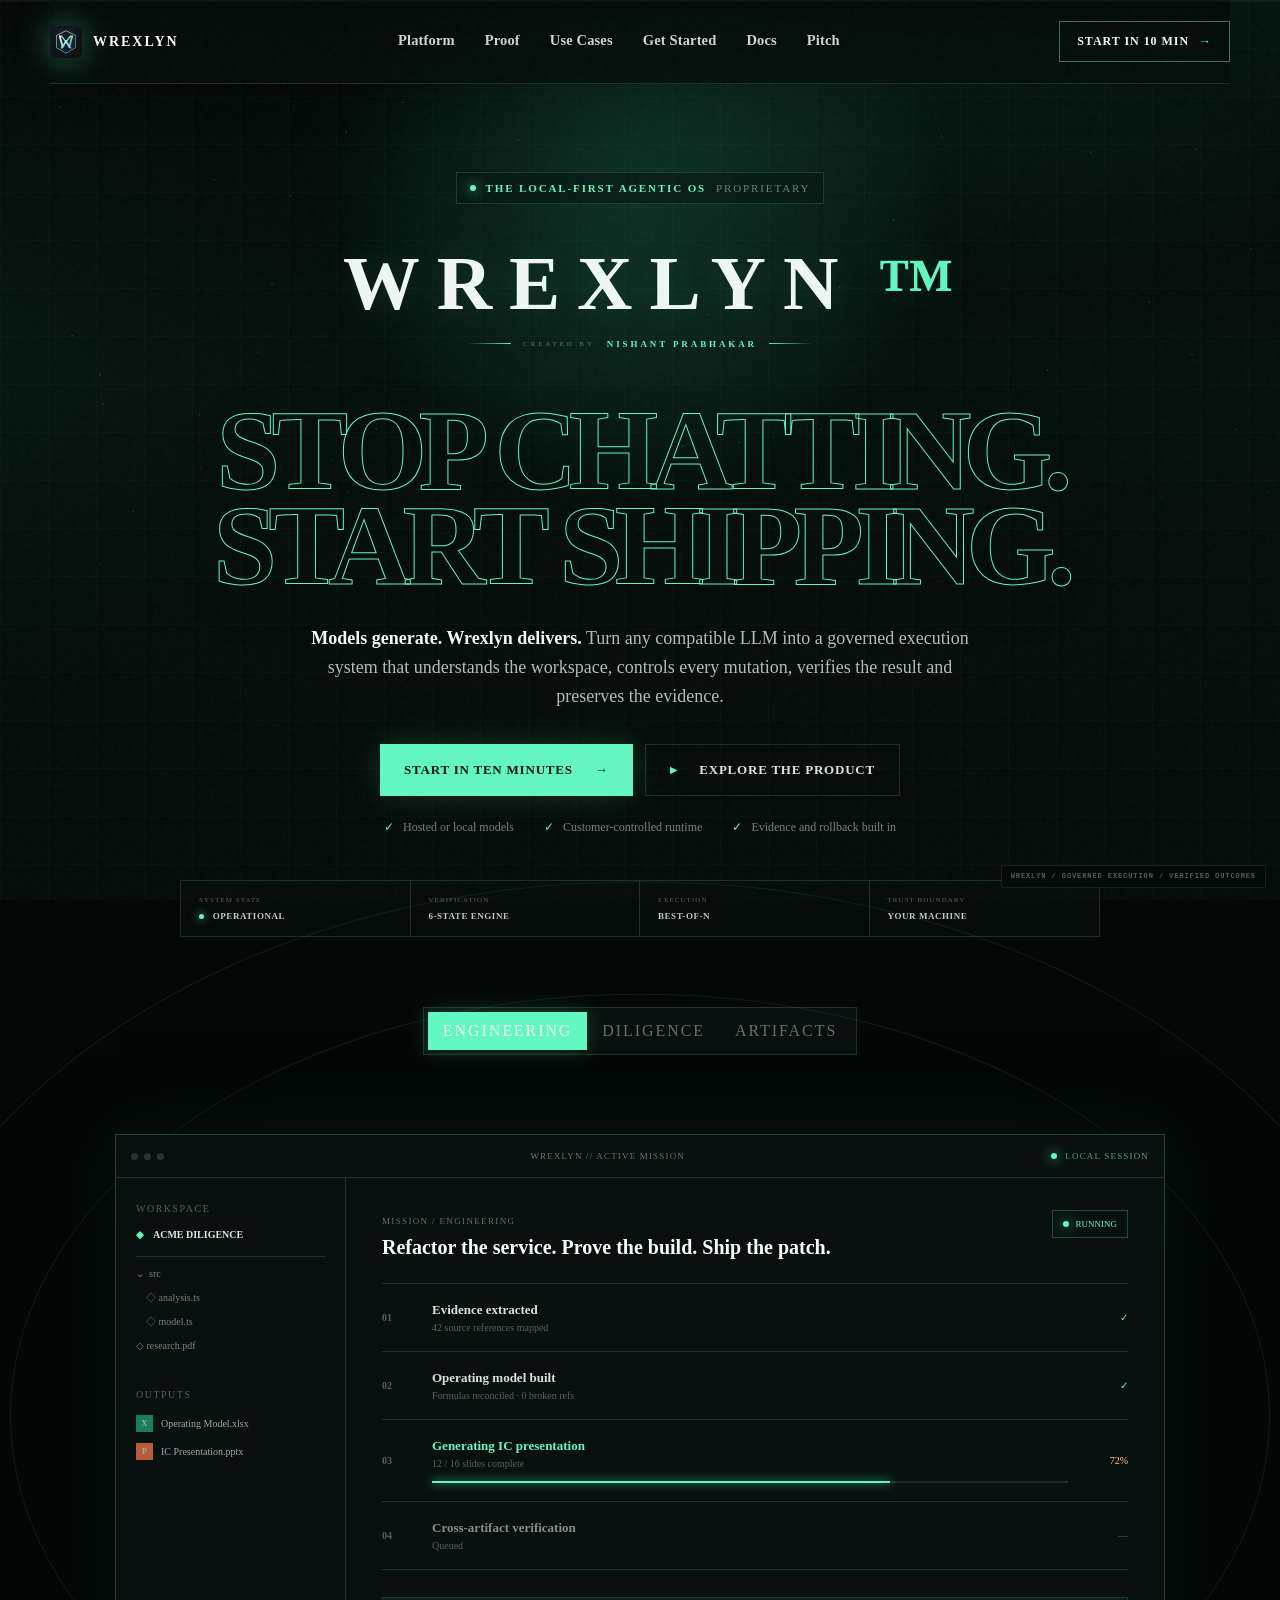
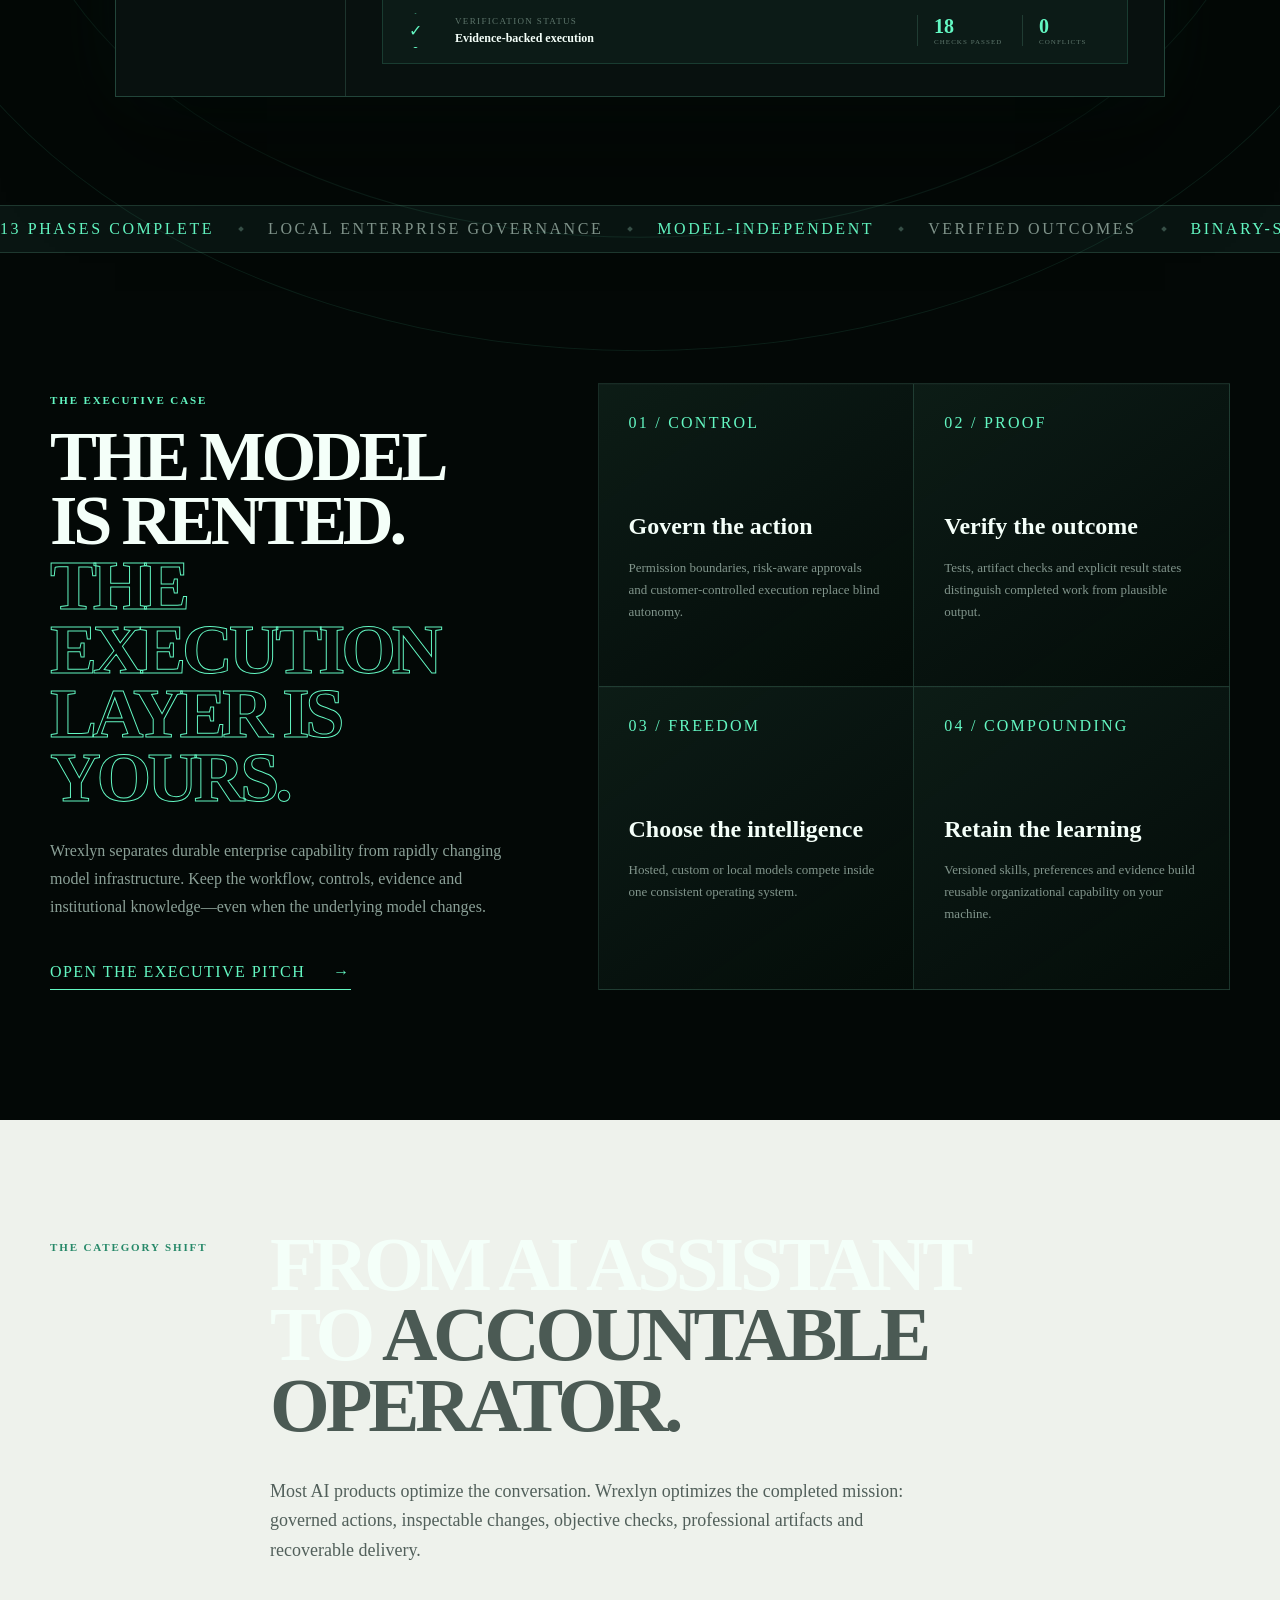
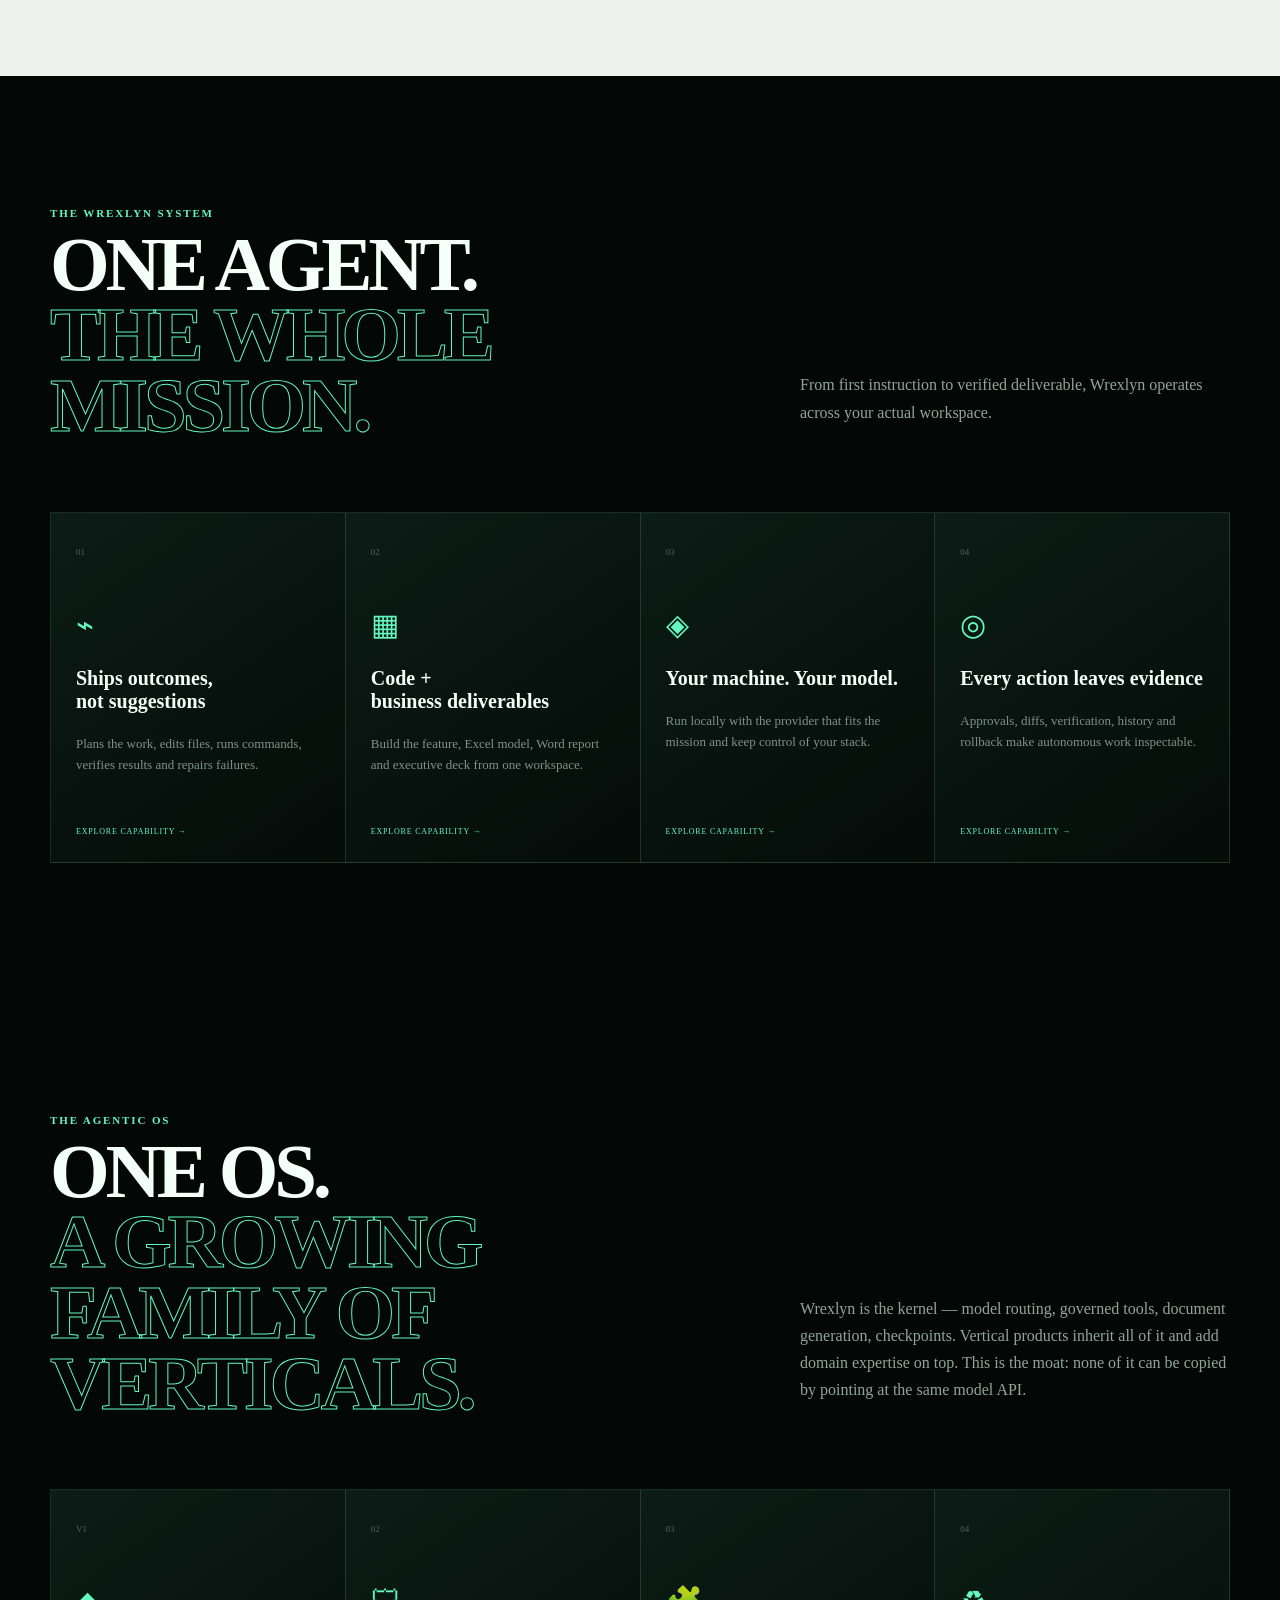
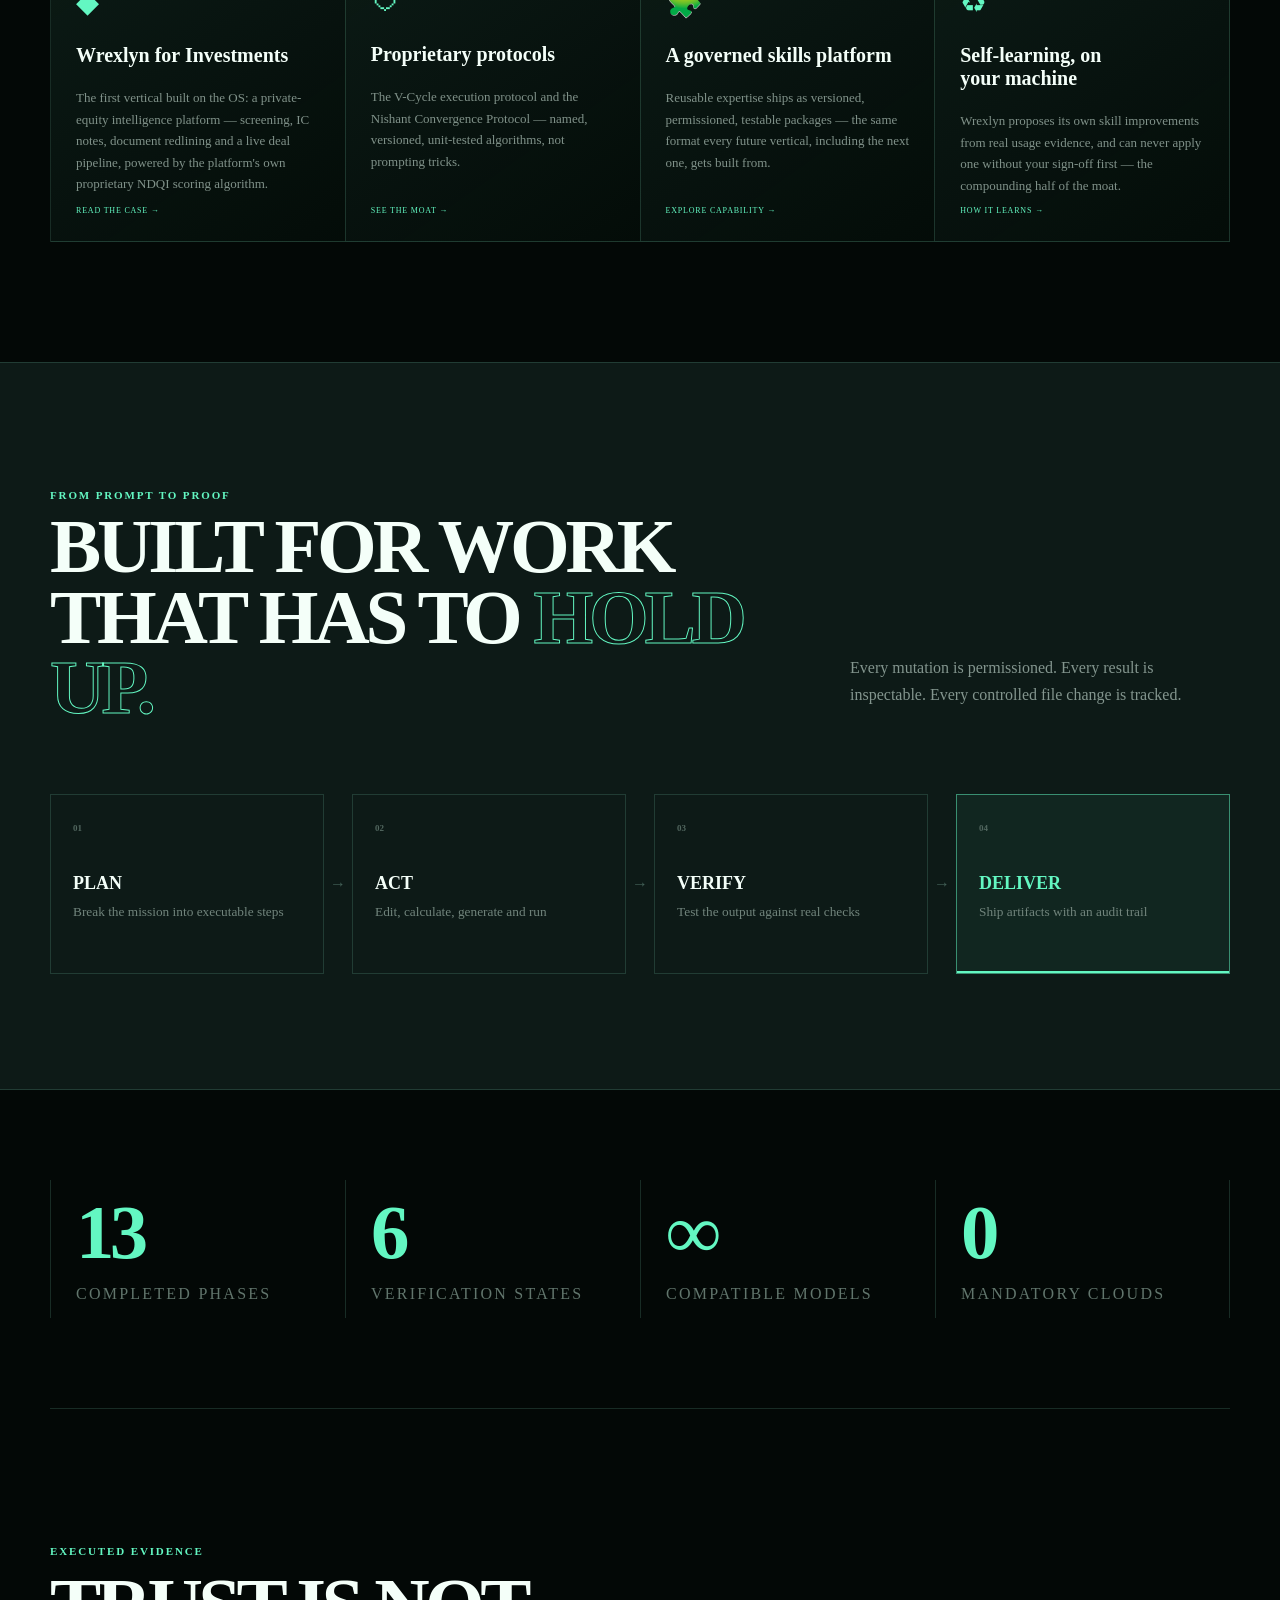
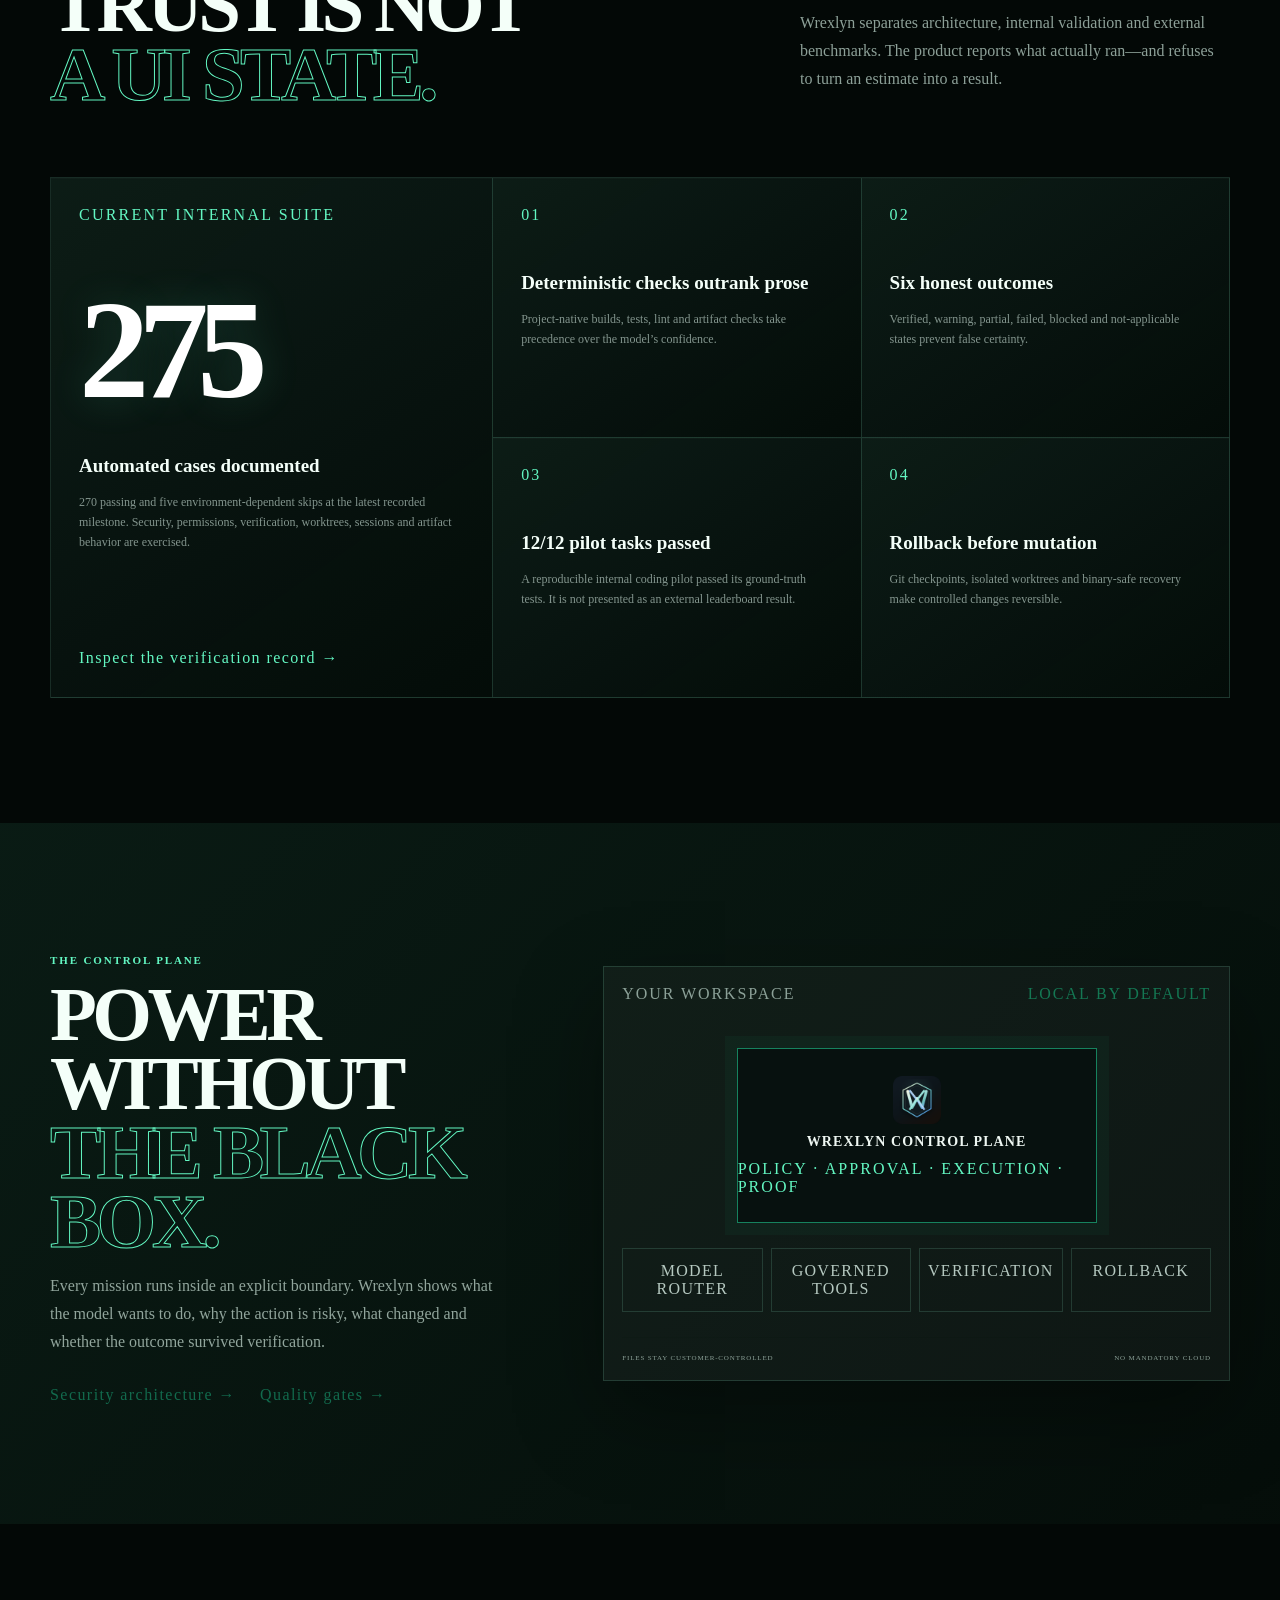
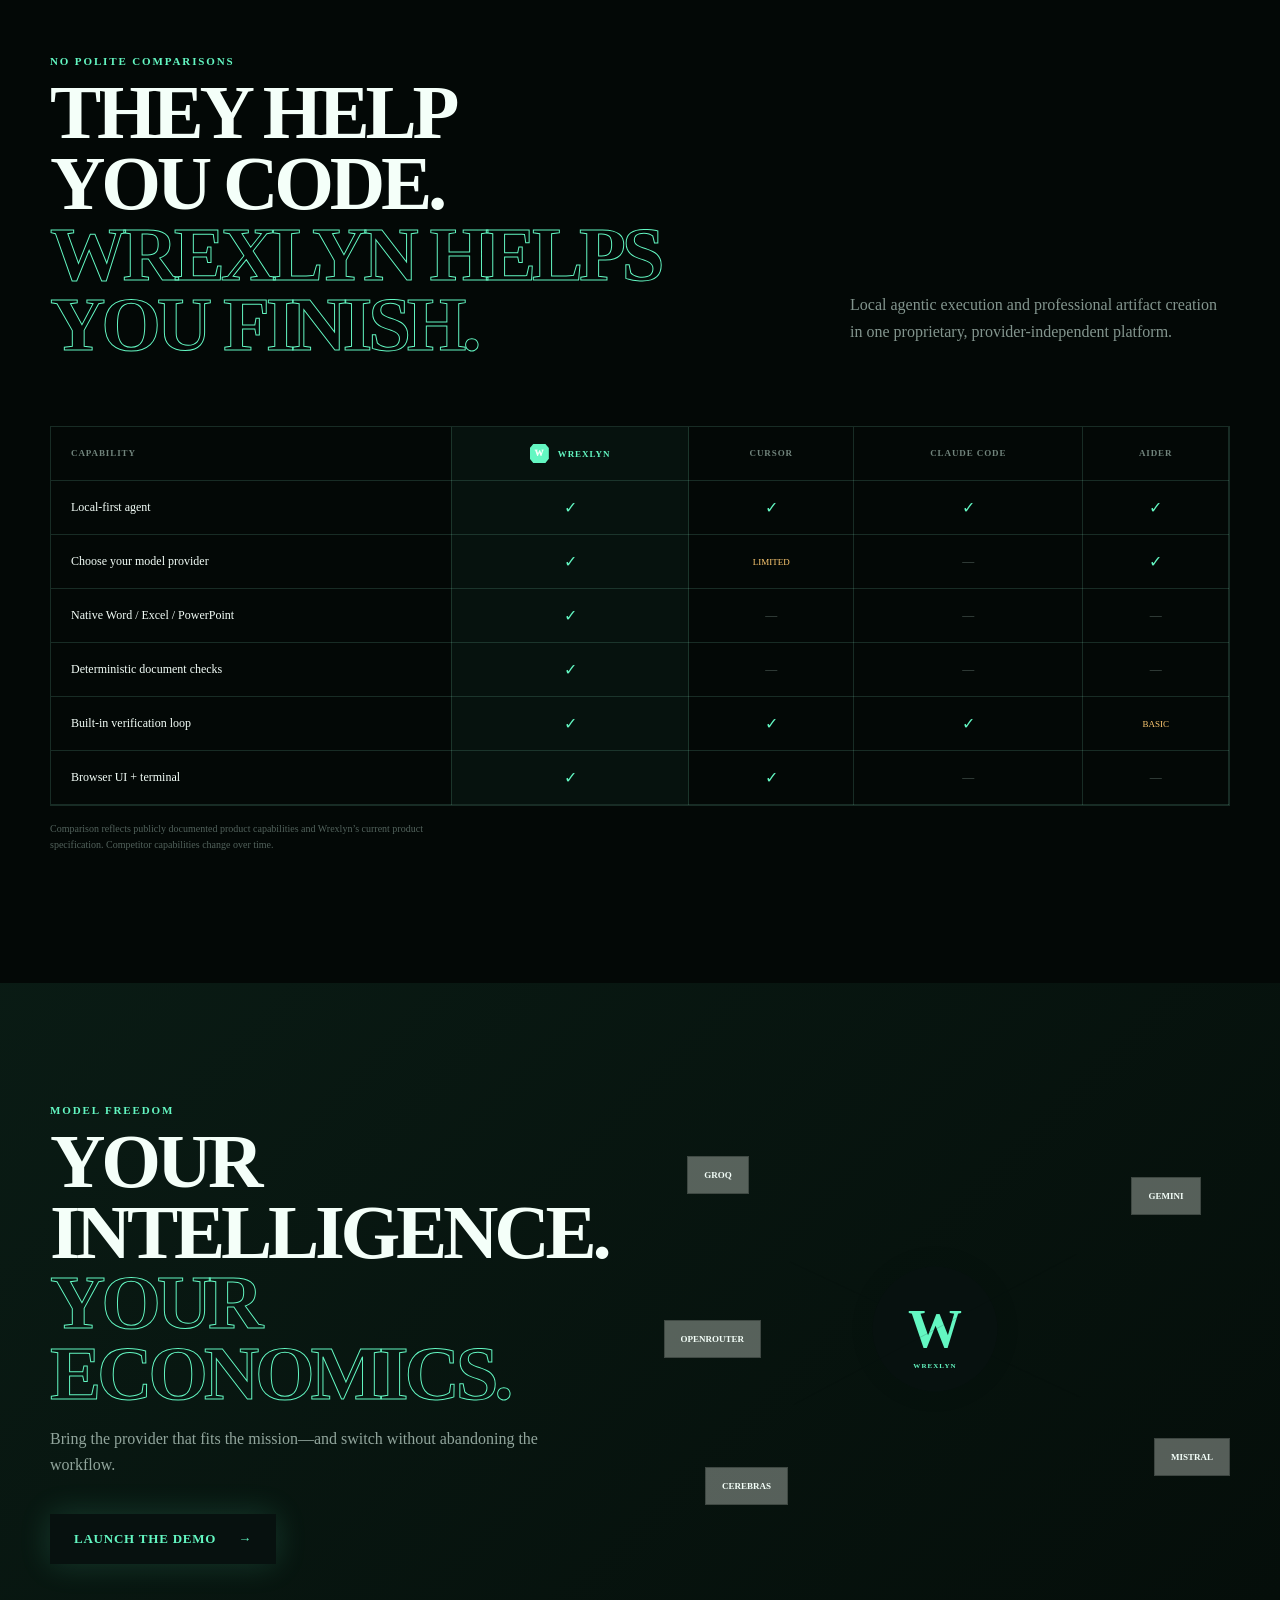
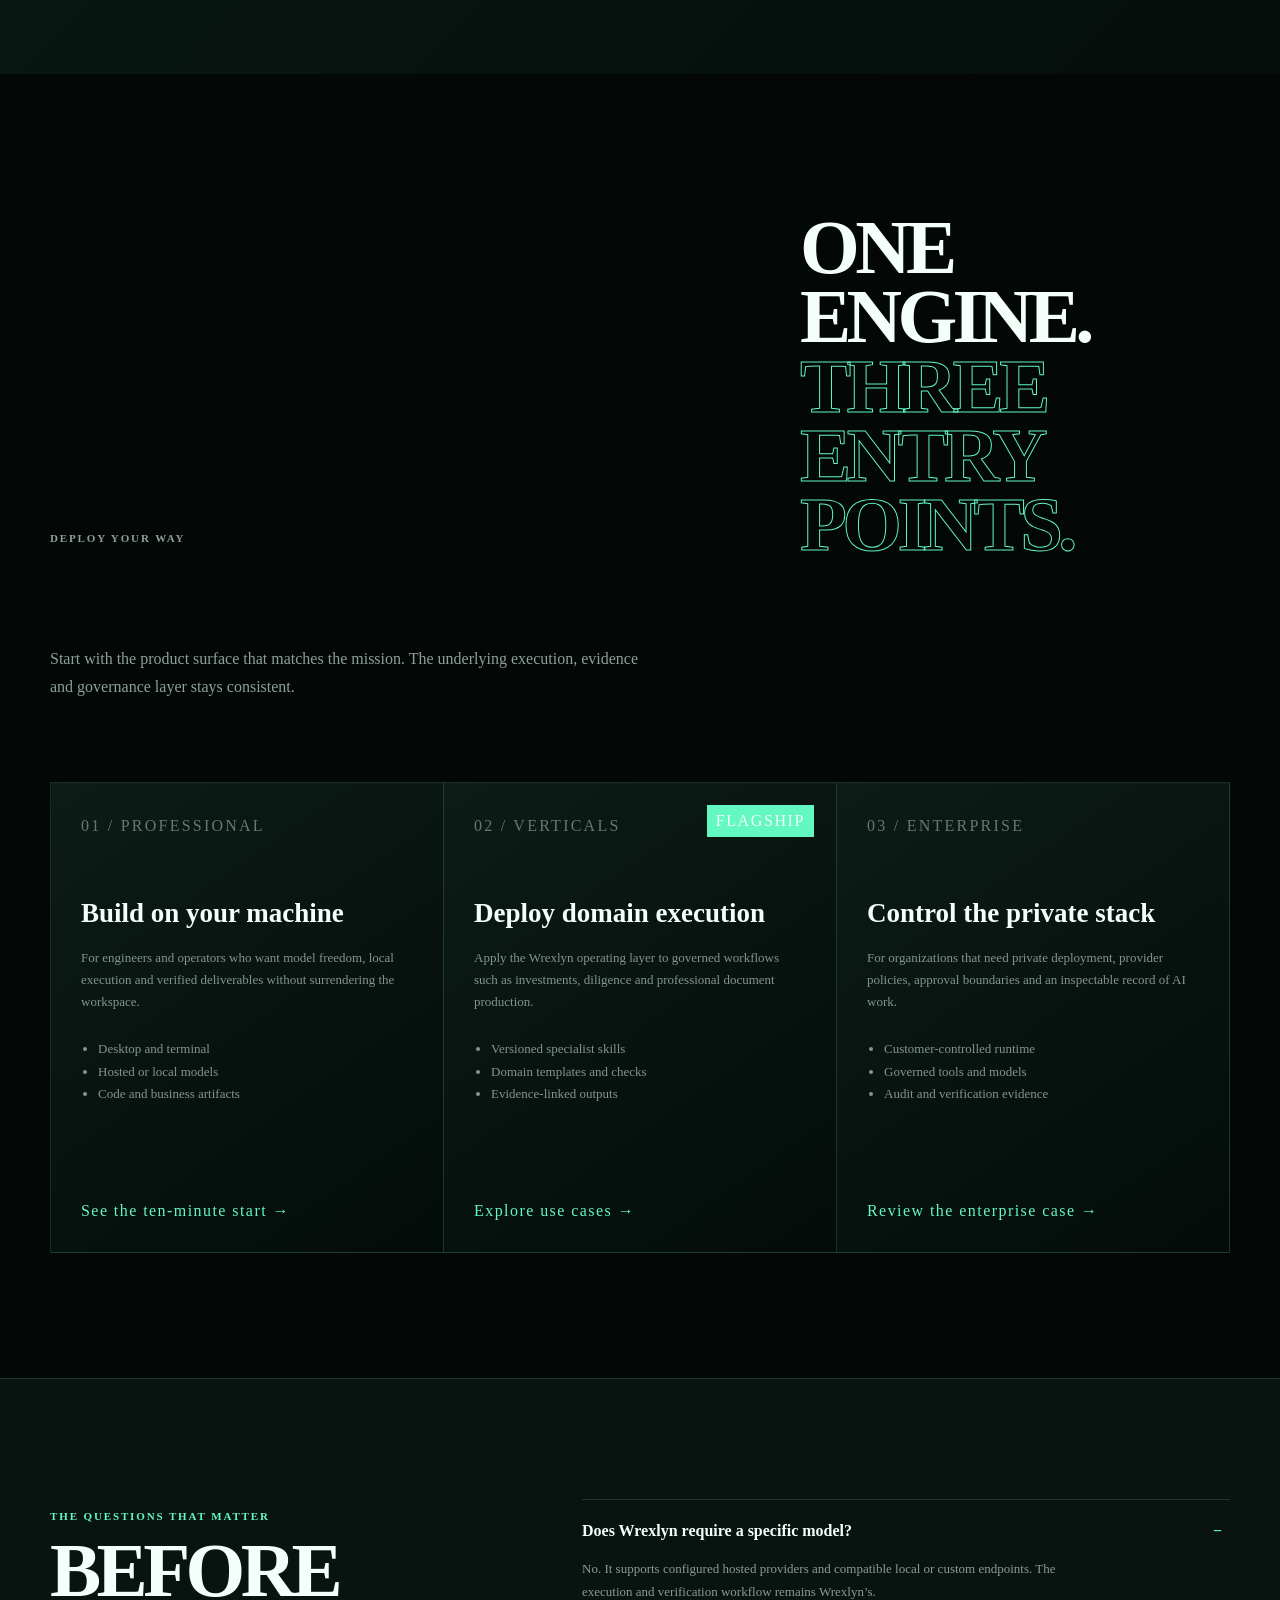
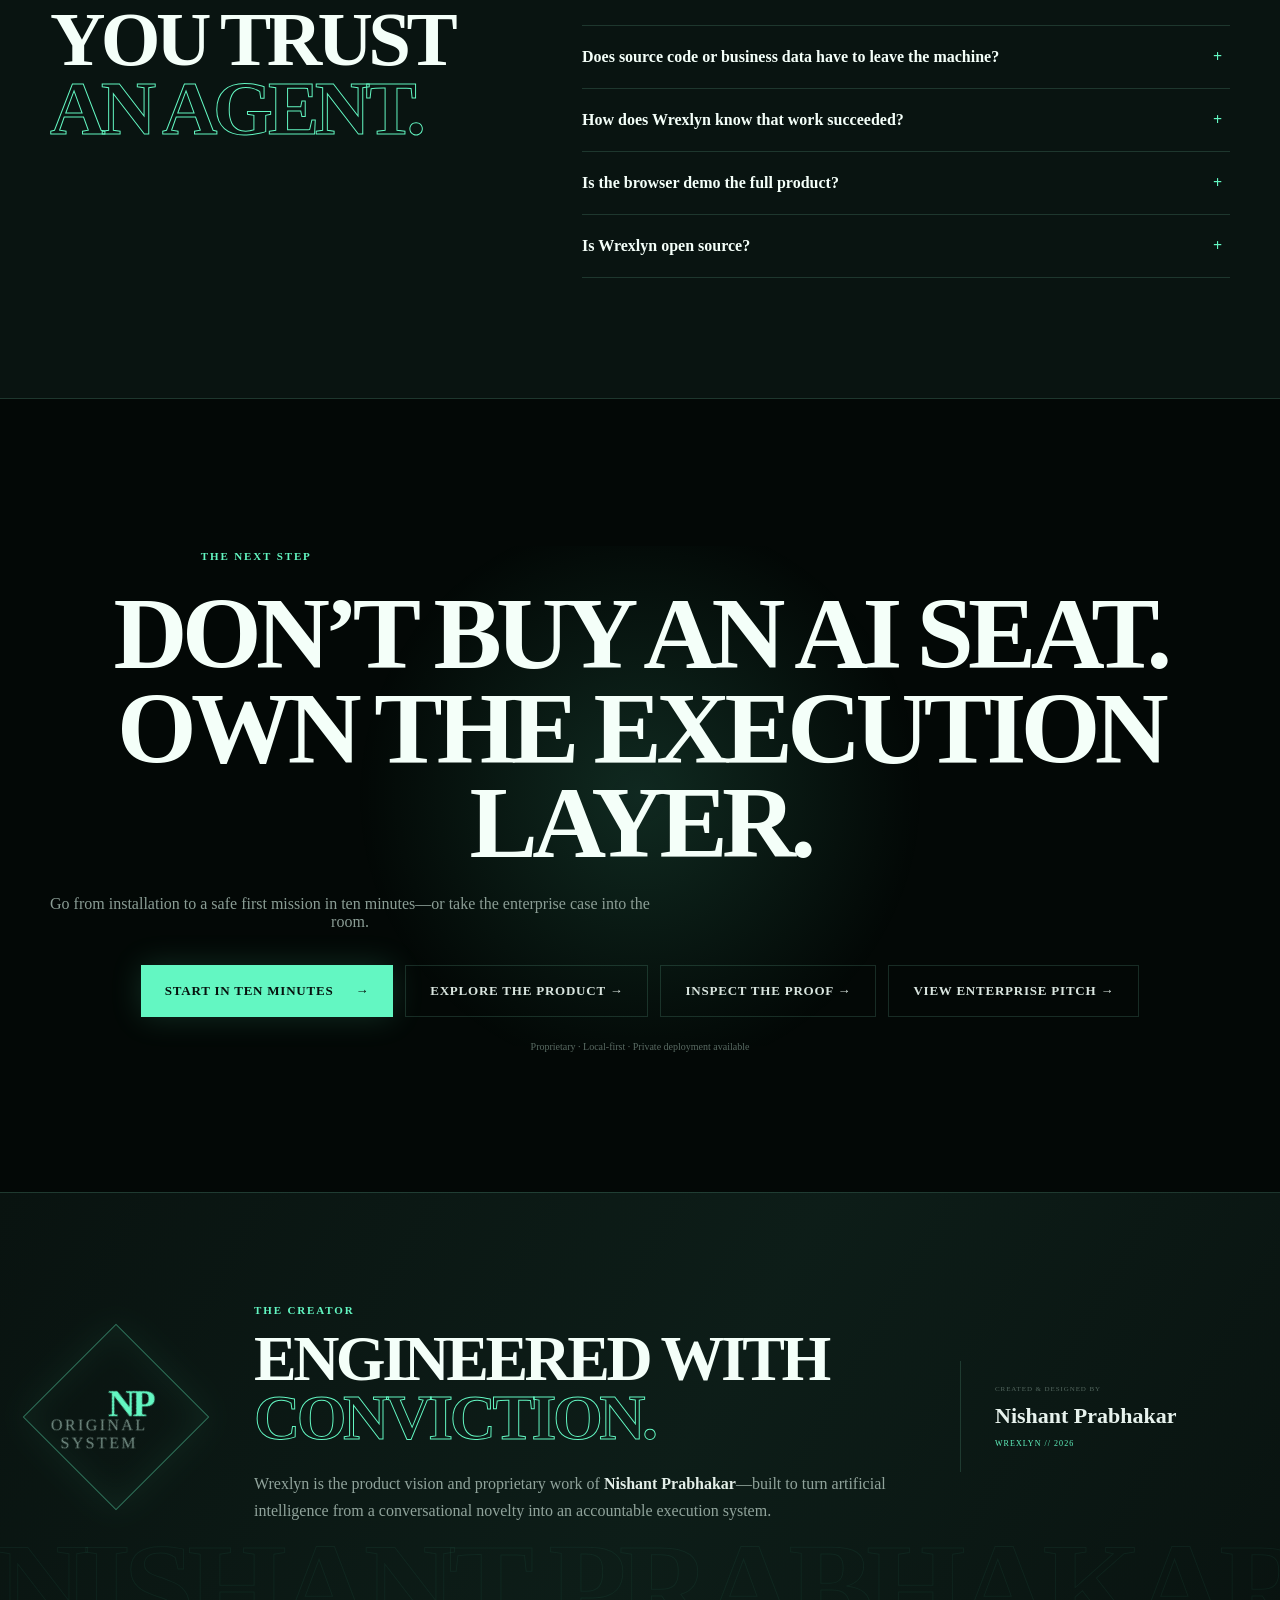
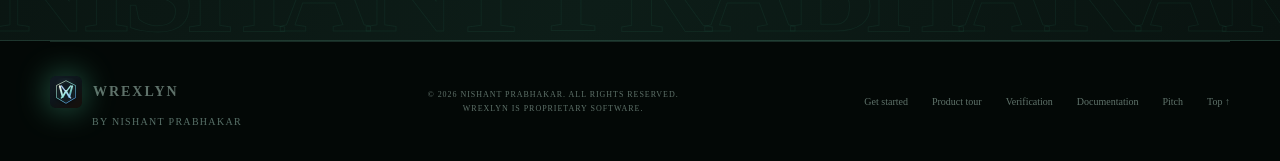
==== commit 9eb7b4c2: "Unify Wrexlyn site under premium visual system" ====
--- a/index.html
+++ b/index.html
@@ -21,6 +21,7 @@
   <title>Wrexlyn — Stop Chatting. Start Shipping.</title>
   <link rel="icon" href="icon-512.png">
   <link rel="stylesheet" href="landing.css?v=20260827">
+  <link rel="stylesheet" href="wrexlyn-theme.css?v=20260827">
   <script type="application/ld+json">
   {
     "@context": "https://schema.org",
@@ -35,7 +36,7 @@
   }
   </script>
 </head>
-<body>
+<body class="wrexlyn-site">
 <a class="skip-link" href="#content">Skip to content</a>
 <div class="scroll-progress" aria-hidden="true"><i></i></div>
 <main id="top">
--- a/wrexlyn-theme.css
+++ b/wrexlyn-theme.css
@@ -0,0 +1,171 @@
+:root{
+  --wx-bg:#06100d;
+  --wx-bg-deep:#030806;
+  --wx-surface:rgba(11,24,19,.82);
+  --wx-surface-strong:#0b1813;
+  --wx-line:rgba(150,255,215,.15);
+  --wx-line-hot:rgba(99,247,194,.42);
+  --wx-mint:#63f7c2;
+  --wx-text:#f4fff9;
+  --wx-muted:#91a59c;
+  --wx-shadow:0 32px 80px rgba(0,0,0,.34);
+}
+/* Normalize legacy page tokens. The double :root specificity also overrides
+   old per-page light/theme selectors while this public site uses one identity. */
+:root:root{
+  --bg:#06100d;
+  --surface:#0b1813;
+  --surface-2:#10231b;
+  --panel:#0b1813;
+  --panel2:#10231b;
+  --line:rgba(150,255,215,.15);
+  --line-soft:rgba(150,255,215,.09);
+  --border:rgba(150,255,215,.15);
+  --border-soft:rgba(150,255,215,.09);
+  --ink:#f4fff9;
+  --ink-dim:#a8bbb3;
+  --ink-faint:#758b81;
+  --text:#f4fff9;
+  --text-dim:#a8bbb3;
+  --text-faint:#758b81;
+  --muted:#91a59c;
+  --accent:#63f7c2;
+  --accent-rgb:99,247,194;
+  --accent-soft:rgba(99,247,194,.12);
+  --accent-dim:rgba(99,247,194,.12);
+  --accent-2:#78b7ff;
+  --mint:#63f7c2;
+}
+html{background:var(--wx-bg-deep);color-scheme:dark}
+body.wrexlyn-site{
+  min-height:100vh;
+  color:var(--wx-text);
+  background:
+    radial-gradient(900px 620px at 78% -12%,rgba(61,217,163,.13),transparent 64%),
+    radial-gradient(700px 520px at -10% 38%,rgba(25,113,85,.08),transparent 68%),
+    linear-gradient(rgba(144,255,213,.018) 1px,transparent 1px),
+    linear-gradient(90deg,rgba(144,255,213,.018) 1px,transparent 1px),
+    linear-gradient(180deg,var(--wx-bg-deep),var(--wx-bg) 42%,#040b08) !important;
+  background-size:auto,auto,48px 48px,48px 48px,auto !important;
+  background-attachment:fixed !important;
+}
+body.wrexlyn-site ::selection{background:var(--wx-mint);color:#04100b}
+body.wrexlyn-site :focus-visible{outline:2px solid var(--wx-mint);outline-offset:4px}
+body.wrexlyn-site::-webkit-scrollbar{width:10px;height:10px}
+body.wrexlyn-site::-webkit-scrollbar-track{background:var(--wx-bg-deep)}
+body.wrexlyn-site::-webkit-scrollbar-thumb{background:#1e4a3a;border:2px solid var(--wx-bg-deep)}
+body.wrexlyn-site::-webkit-scrollbar-thumb:hover{background:var(--wx-mint)}
+
+/* One navigation surface across every route. */
+body.wrexlyn-site > .topbar,
+body.wrexlyn-site > header.topbar,
+body.wrexlyn-site > header.shell,
+body.wrexlyn-site main > .nav,
+body.wrexlyn-site > main > .nav{
+  border-color:var(--wx-line) !important;
+  background:linear-gradient(180deg,rgba(4,11,8,.94),rgba(5,14,11,.82)) !important;
+  backdrop-filter:blur(18px) saturate(125%);
+  -webkit-backdrop-filter:blur(18px) saturate(125%);
+  box-shadow:0 12px 42px rgba(0,0,0,.18);
+}
+body.wrexlyn-site .brand-logo,
+body.wrexlyn-site .brand img,
+body.wrexlyn-site .hero-logo,
+body.wrexlyn-site .closing-logo{
+  filter:drop-shadow(0 0 16px rgba(99,247,194,.4)) !important;
+}
+body.wrexlyn-site h1,
+body.wrexlyn-site h2,
+body.wrexlyn-site h3{color:var(--wx-text);text-wrap:balance}
+body.wrexlyn-site h1{filter:drop-shadow(0 16px 40px rgba(0,0,0,.2))}
+body.wrexlyn-site p{max-width:75ch}
+
+/* Shared premium surface language, while retaining each page's layout. */
+body.wrexlyn-site .card,
+body.wrexlyn-site .stepCard,
+body.wrexlyn-site .featureGrid article,
+body.wrexlyn-site .entryGrid article,
+body.wrexlyn-site .evidenceGrid article,
+body.wrexlyn-site .principleGrid article,
+body.wrexlyn-site .briefMatrix article{
+  border-color:var(--wx-line) !important;
+  background:linear-gradient(145deg,rgba(14,31,25,.88),rgba(5,14,10,.7)) !important;
+  box-shadow:inset 0 1px rgba(255,255,255,.018);
+}
+body.wrexlyn-site .card,
+body.wrexlyn-site .stepCard,
+body.wrexlyn-site .featureGrid article,
+body.wrexlyn-site .entryGrid article{
+  transition:transform .24s ease,border-color .24s ease,box-shadow .24s ease;
+}
+body.wrexlyn-site .card:hover,
+body.wrexlyn-site .stepCard:hover,
+body.wrexlyn-site .featureGrid article:hover,
+body.wrexlyn-site .entryGrid article:hover{
+  transform:translateY(-4px);
+  border-color:var(--wx-line-hot) !important;
+  box-shadow:var(--wx-shadow);
+}
+body.wrexlyn-site .button,
+body.wrexlyn-site .btn,
+body.wrexlyn-site .primary,
+body.wrexlyn-site .navcta,
+body.wrexlyn-site .dl-btn{
+  transition:transform .2s ease,box-shadow .2s ease,background .2s ease,border-color .2s ease;
+}
+body.wrexlyn-site .button:hover,
+body.wrexlyn-site .btn:hover,
+body.wrexlyn-site .primary:hover,
+body.wrexlyn-site .navcta:hover,
+body.wrexlyn-site .dl-btn:hover{
+  transform:translateY(-2px);
+  box-shadow:0 14px 42px rgba(58,230,168,.16);
+}
+
+/* Remove isolated light/color blocks so every page remains in the Wrexlyn universe. */
+body.wrexlyn-site .controlPlane,
+body.wrexlyn-site .freedom,
+body.wrexlyn-site .principles{
+  color:var(--wx-text) !important;
+  background:linear-gradient(135deg,rgba(10,28,21,.96),rgba(5,14,10,.96)) !important;
+  border-color:var(--wx-line) !important;
+}
+body.wrexlyn-site .controlPlane p,
+body.wrexlyn-site .freedom p,
+body.wrexlyn-site .principles p{color:var(--wx-muted) !important}
+body.wrexlyn-site .controlPlane .sectionTag,
+body.wrexlyn-site .freedom .sectionTag{color:var(--wx-mint) !important}
+body.wrexlyn-site .controlPlane h2 span,
+body.wrexlyn-site .freedom h2 span{-webkit-text-stroke-color:var(--wx-mint) !important}
+body.wrexlyn-site .boundaryMap{background:rgba(238,255,247,.035) !important;border-color:var(--wx-line) !important;box-shadow:var(--wx-shadow)}
+body.wrexlyn-site .boundaryTop,
+body.wrexlyn-site .boundaryFoot{color:#8ca198 !important}
+body.wrexlyn-site .boundaryNodes span{border-color:var(--wx-line) !important;color:#b5c8c0}
+
+/* A quiet route signature makes every standalone page unmistakably Wrexlyn. */
+body.wrexlyn-site::after{
+  content:"WREXLYN  /  GOVERNED EXECUTION  /  VERIFIED OUTCOMES";
+  position:fixed;
+  z-index:80;
+  right:14px;
+  bottom:12px;
+  padding:7px 9px;
+  color:rgba(160,205,187,.46);
+  background:rgba(3,9,7,.7);
+  border:1px solid rgba(99,247,194,.1);
+  backdrop-filter:blur(8px);
+  font:700 7px/1 ui-monospace,"Cascadia Code",monospace;
+  letter-spacing:.13em;
+  pointer-events:none;
+}
+@media(max-width:700px){
+  body.wrexlyn-site{background-size:auto,auto,34px 34px,34px 34px,auto !important}
+  body.wrexlyn-site::after{display:none}
+  body.wrexlyn-site .card:hover,
+  body.wrexlyn-site .stepCard:hover,
+  body.wrexlyn-site .featureGrid article:hover,
+  body.wrexlyn-site .entryGrid article:hover{transform:none;box-shadow:none}
+}
+@media(prefers-reduced-motion:reduce){
+  body.wrexlyn-site *,body.wrexlyn-site *::before,body.wrexlyn-site *::after{scroll-behavior:auto !important;animation-duration:.01ms !important;animation-iteration-count:1 !important;transition-duration:.01ms !important}
+}
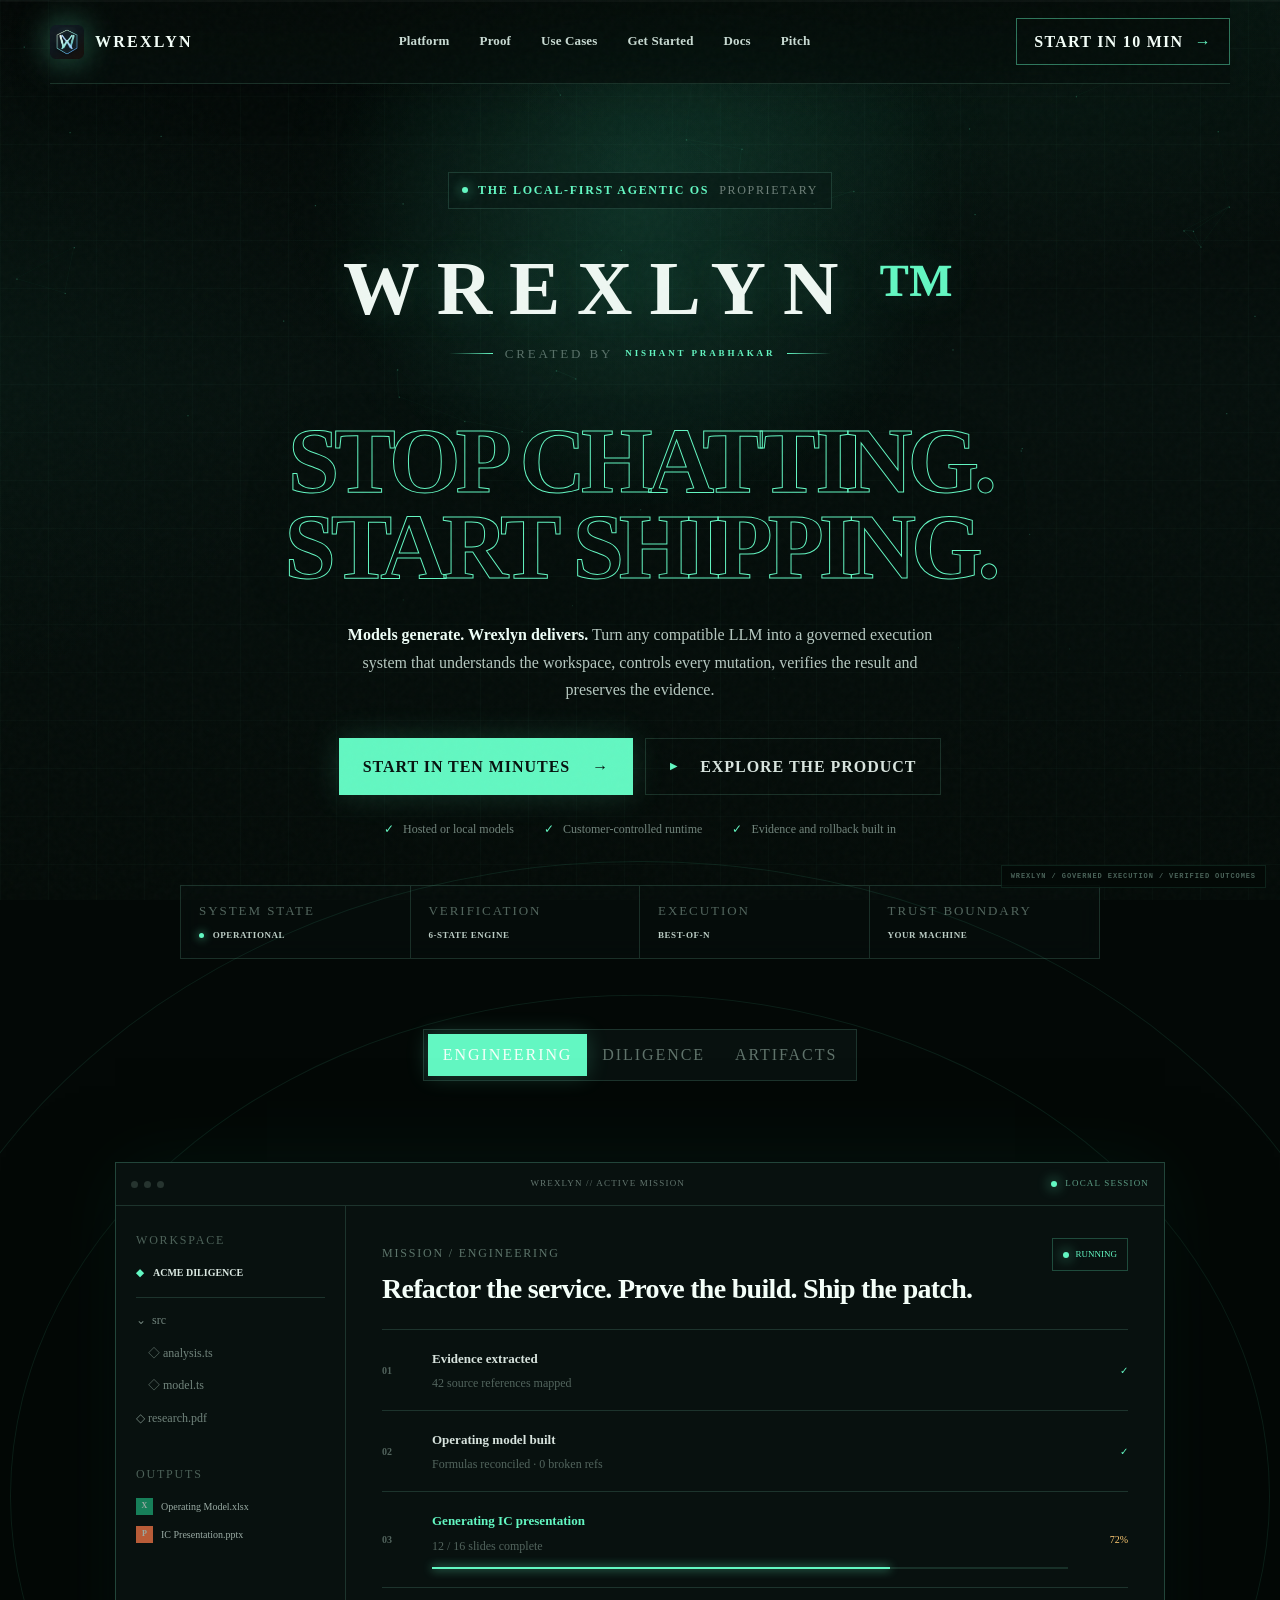
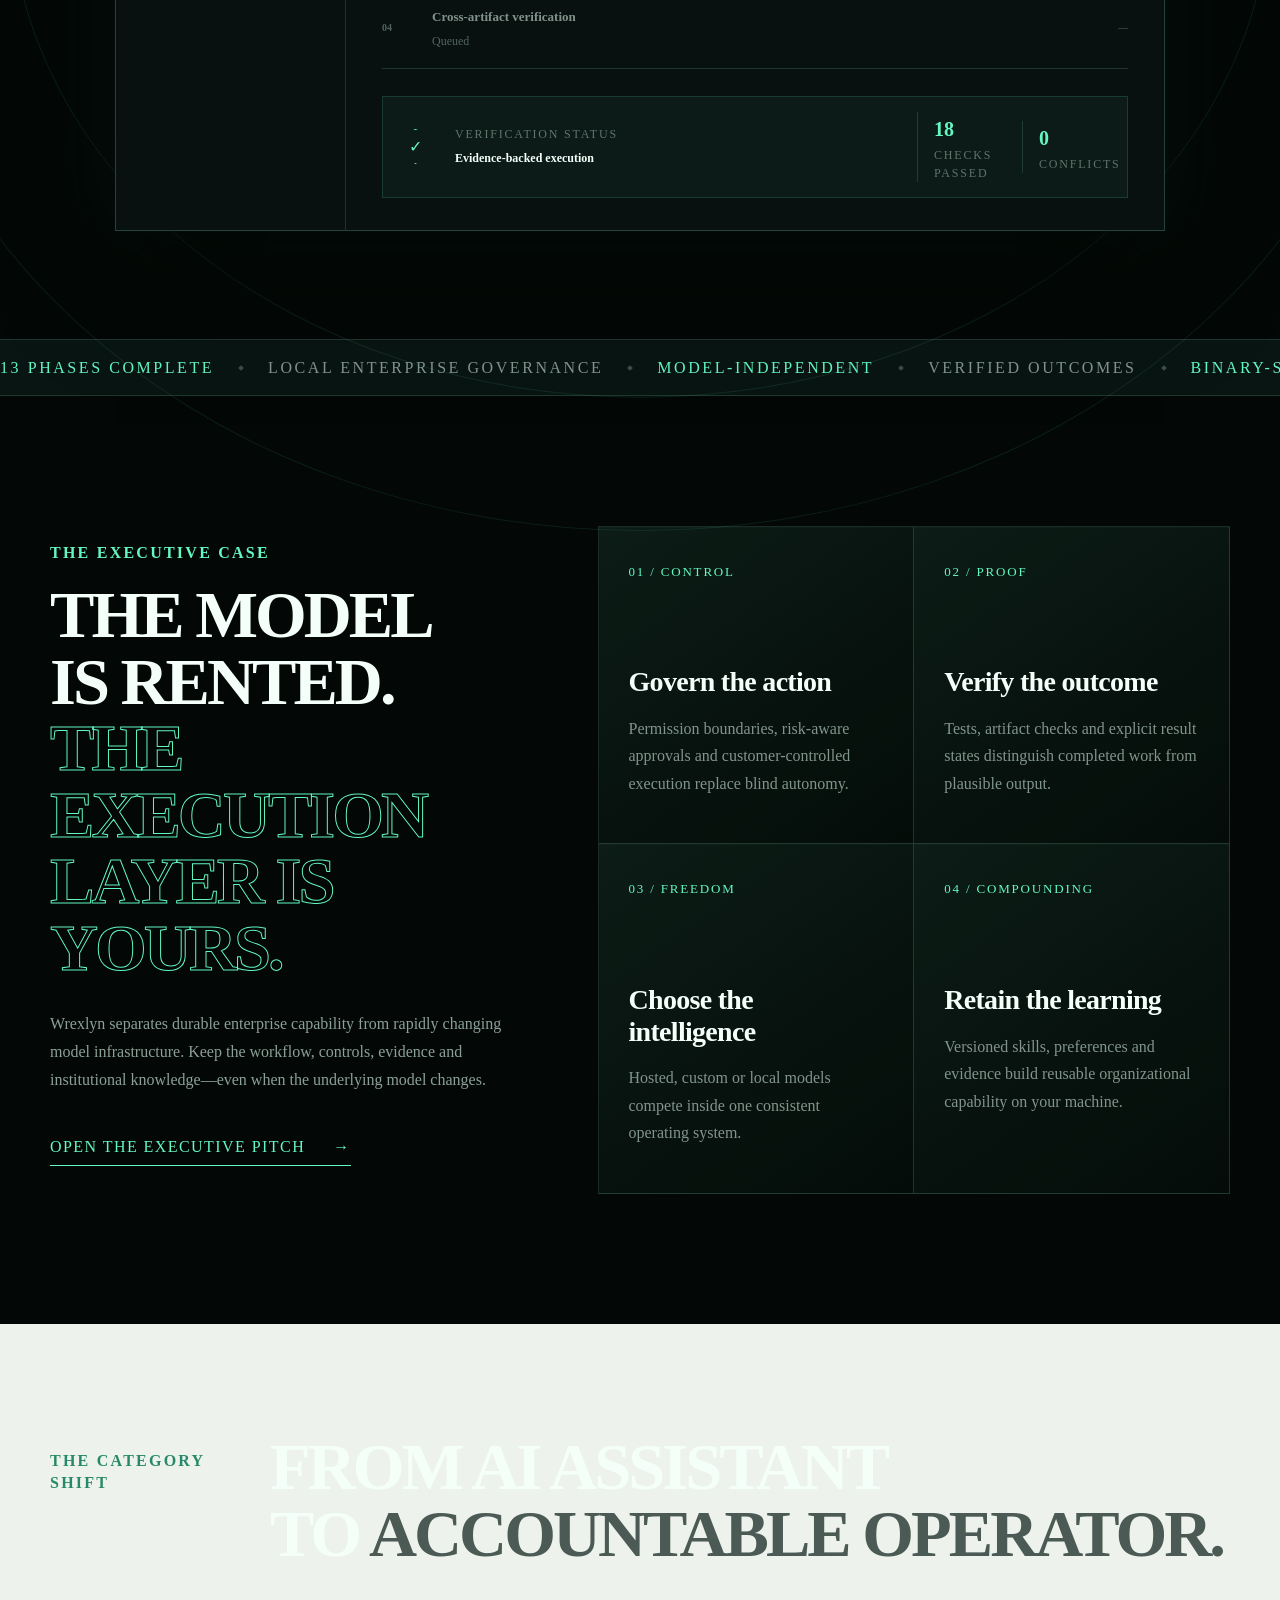
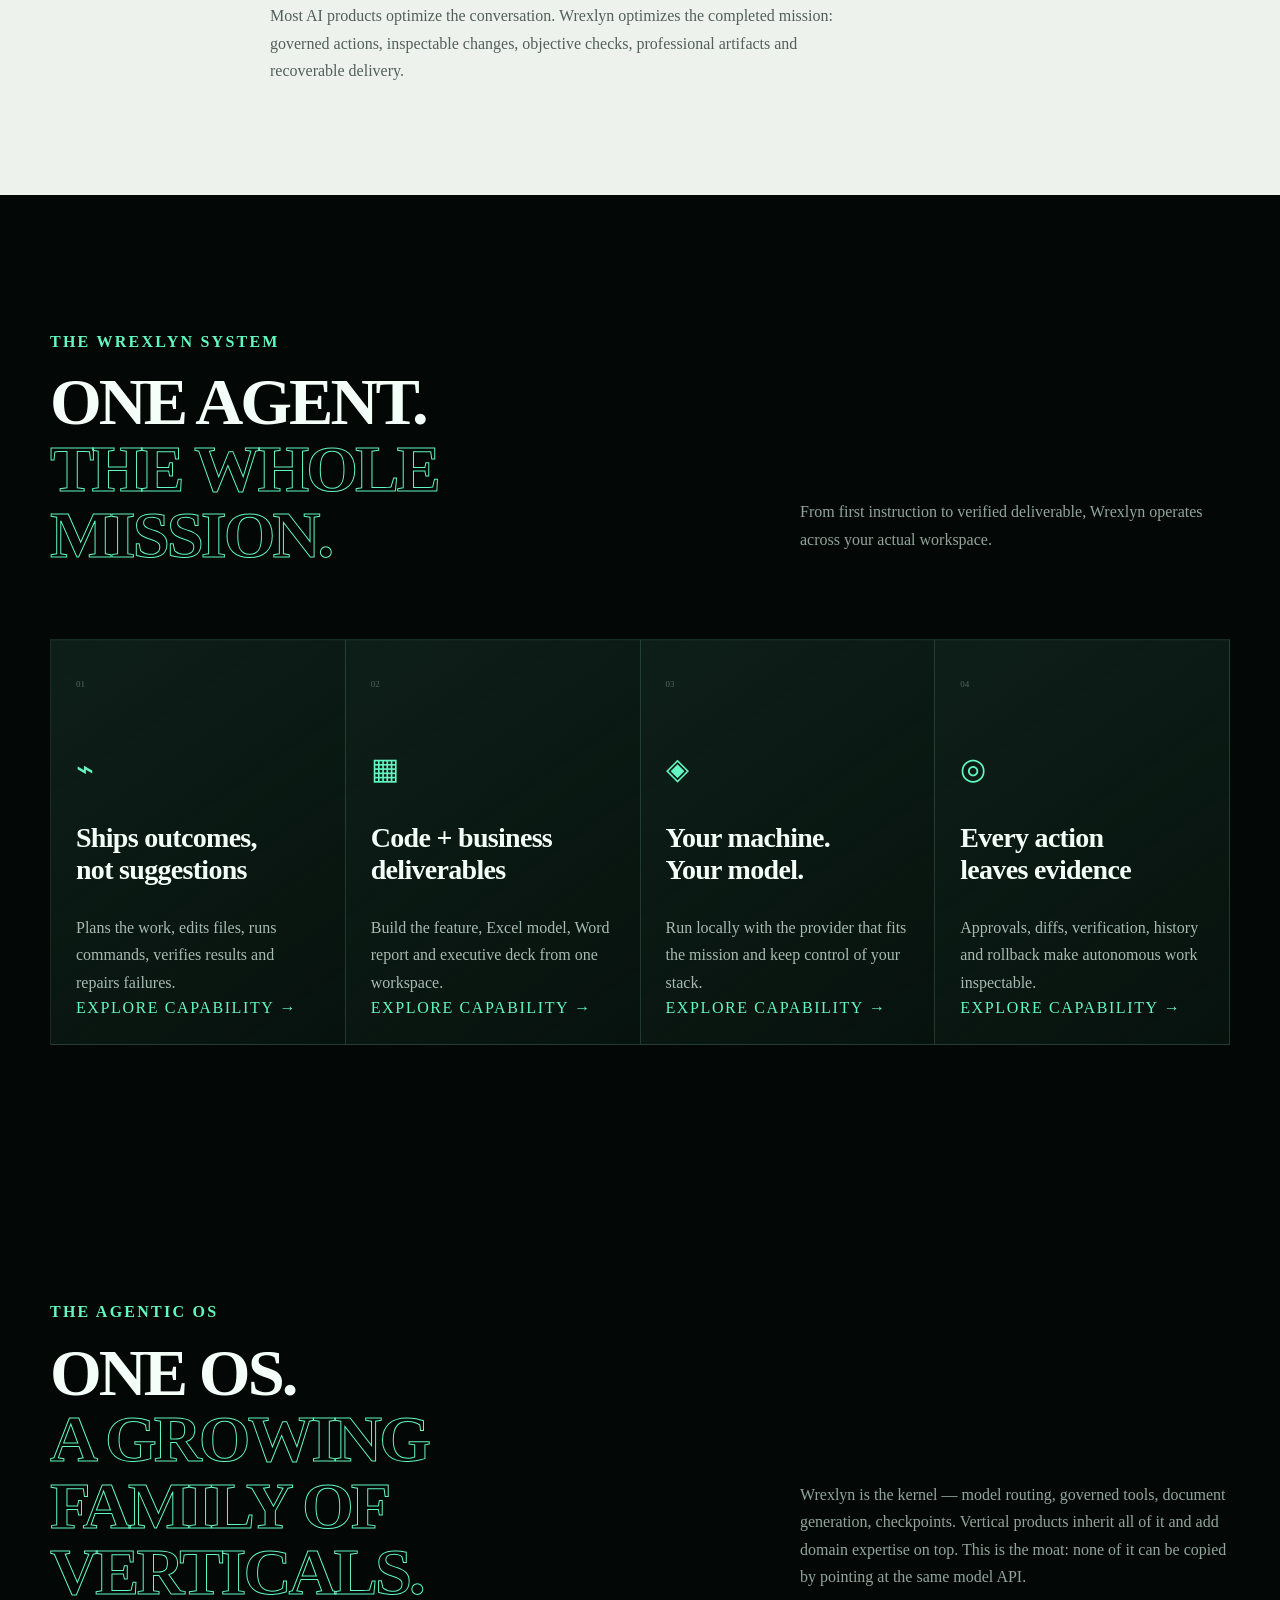
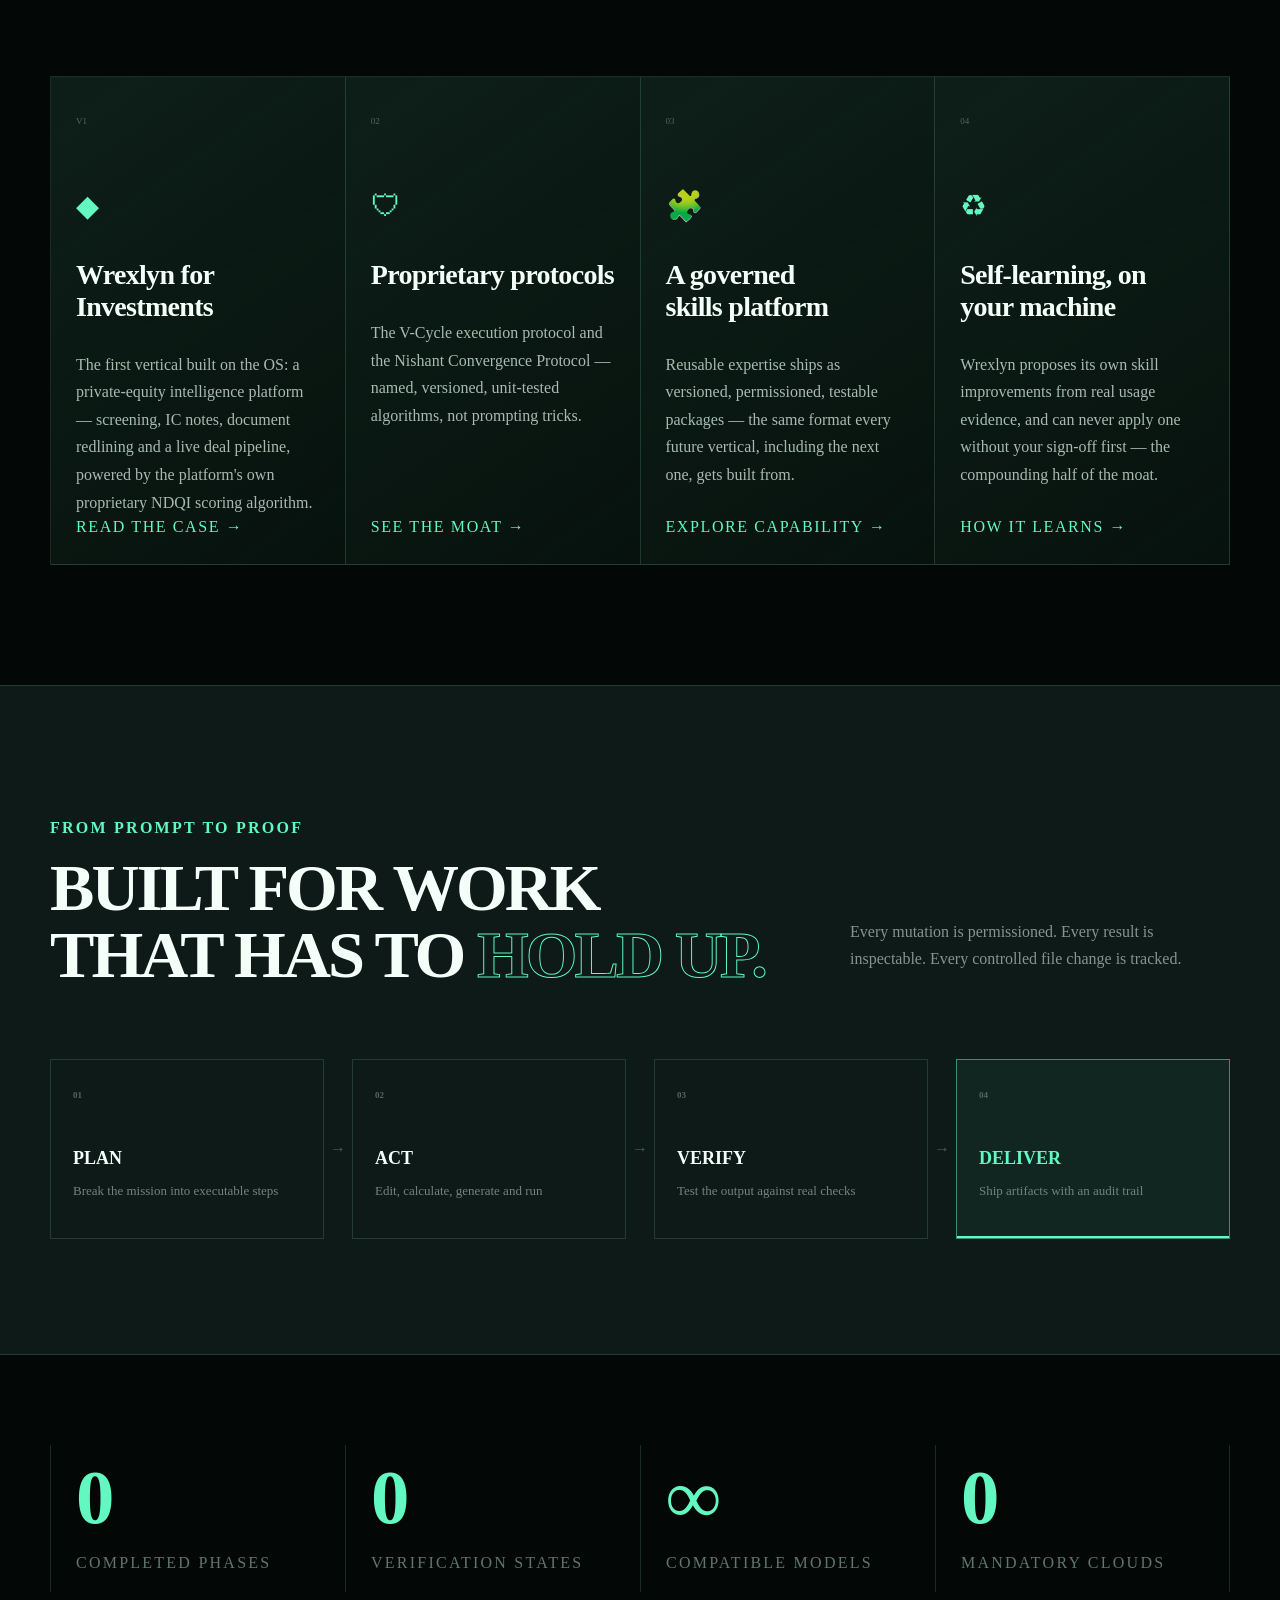
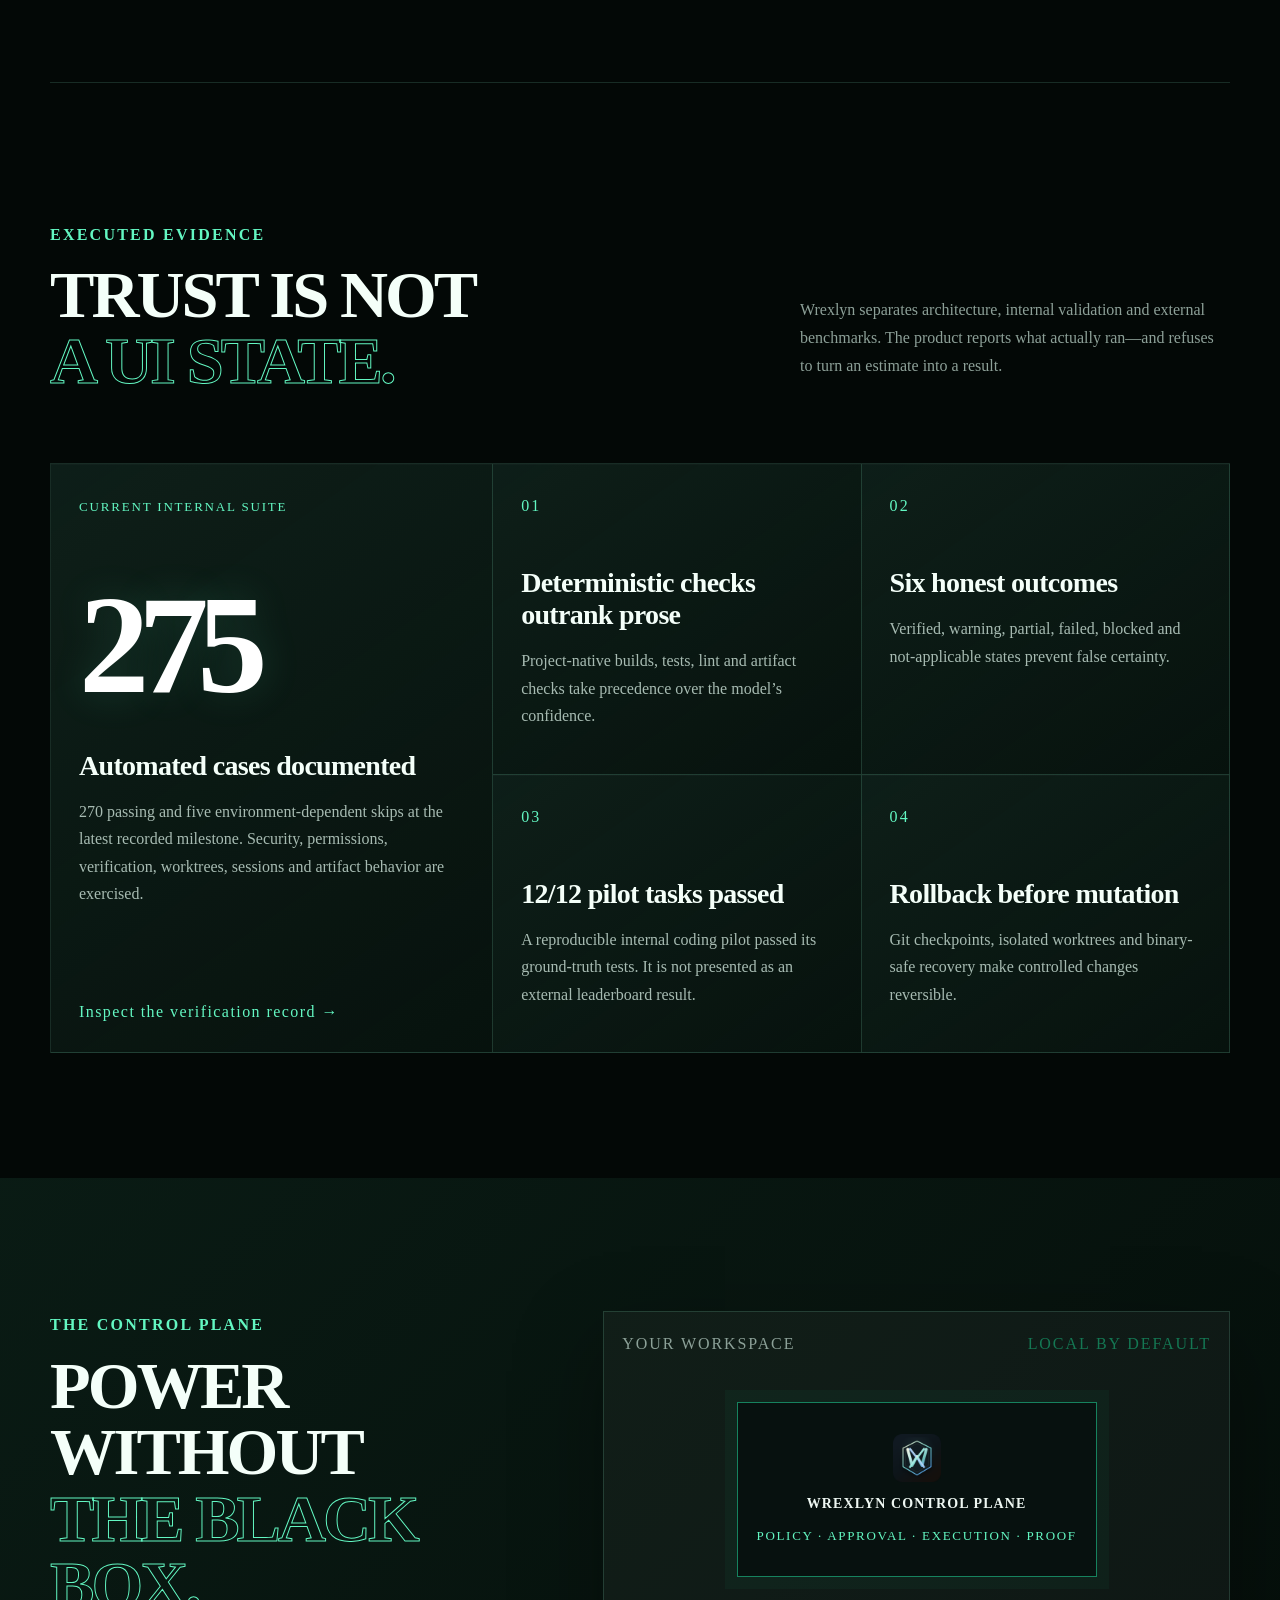
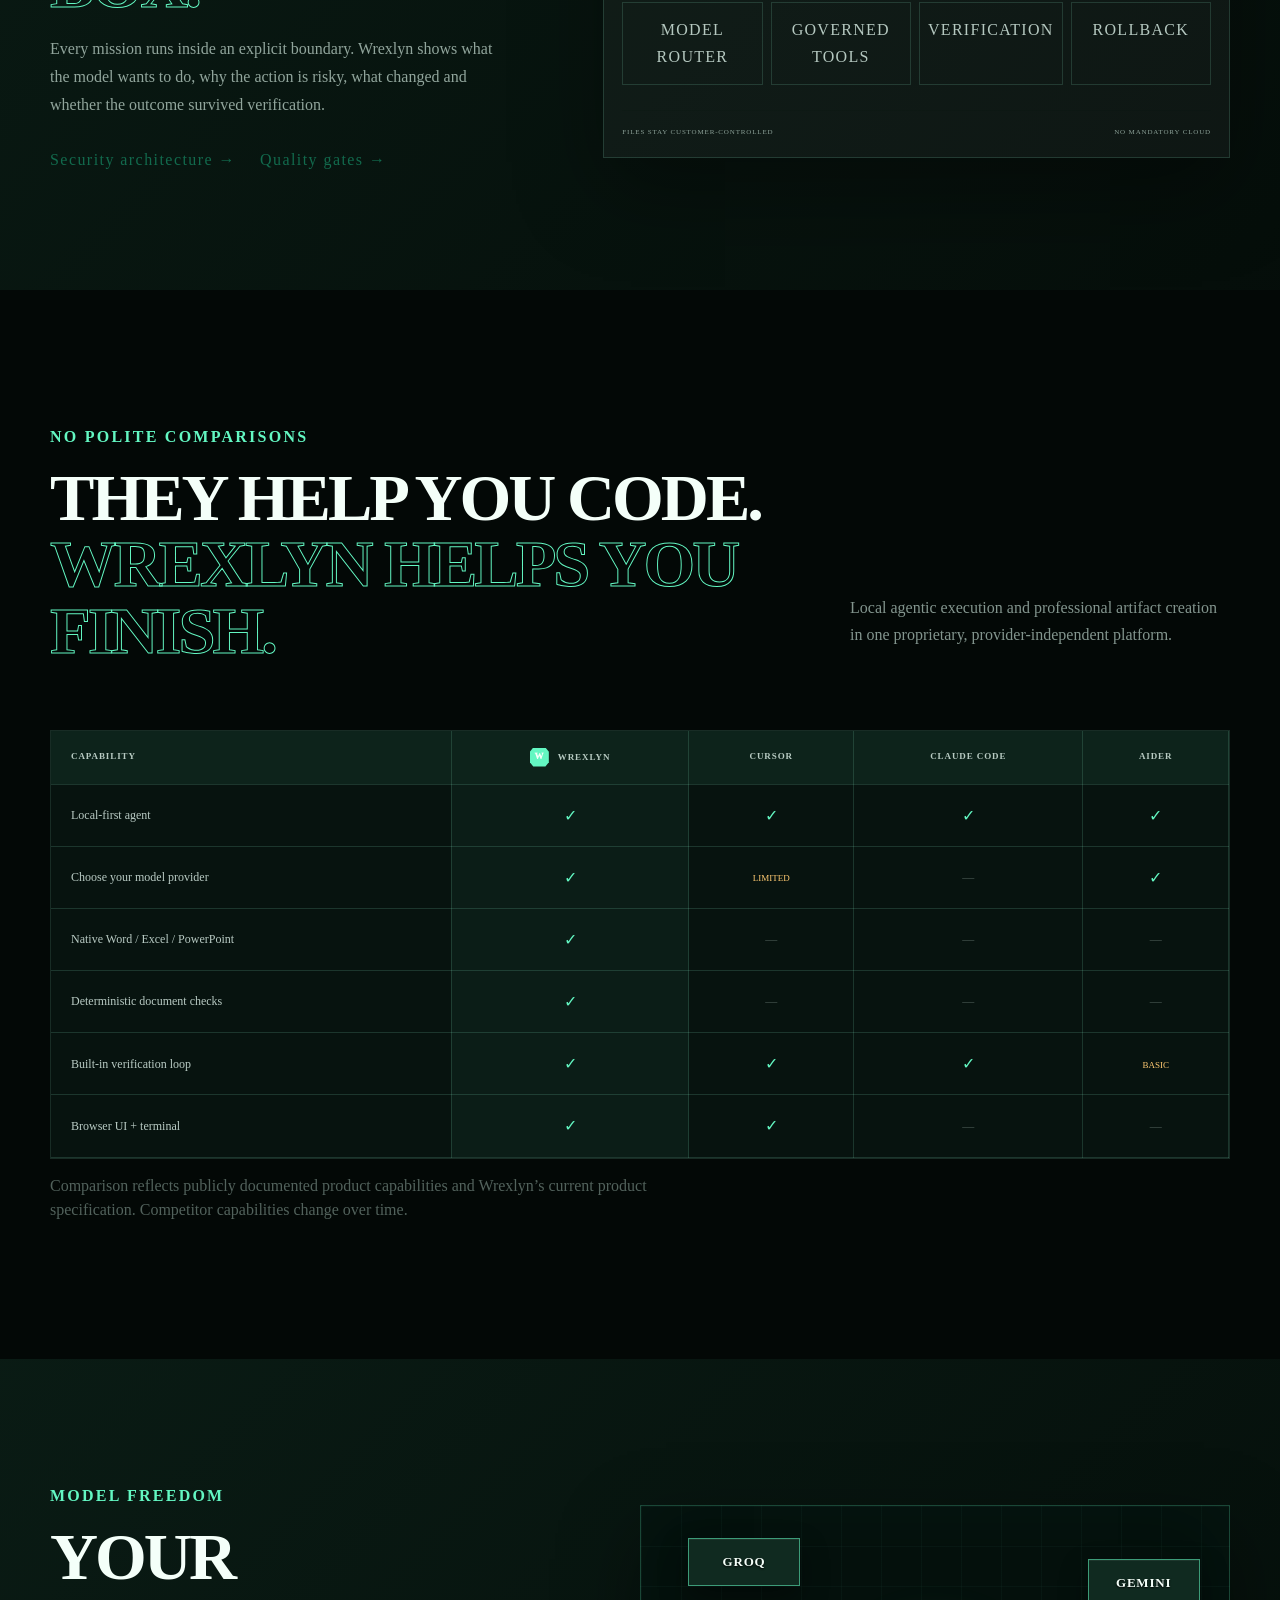
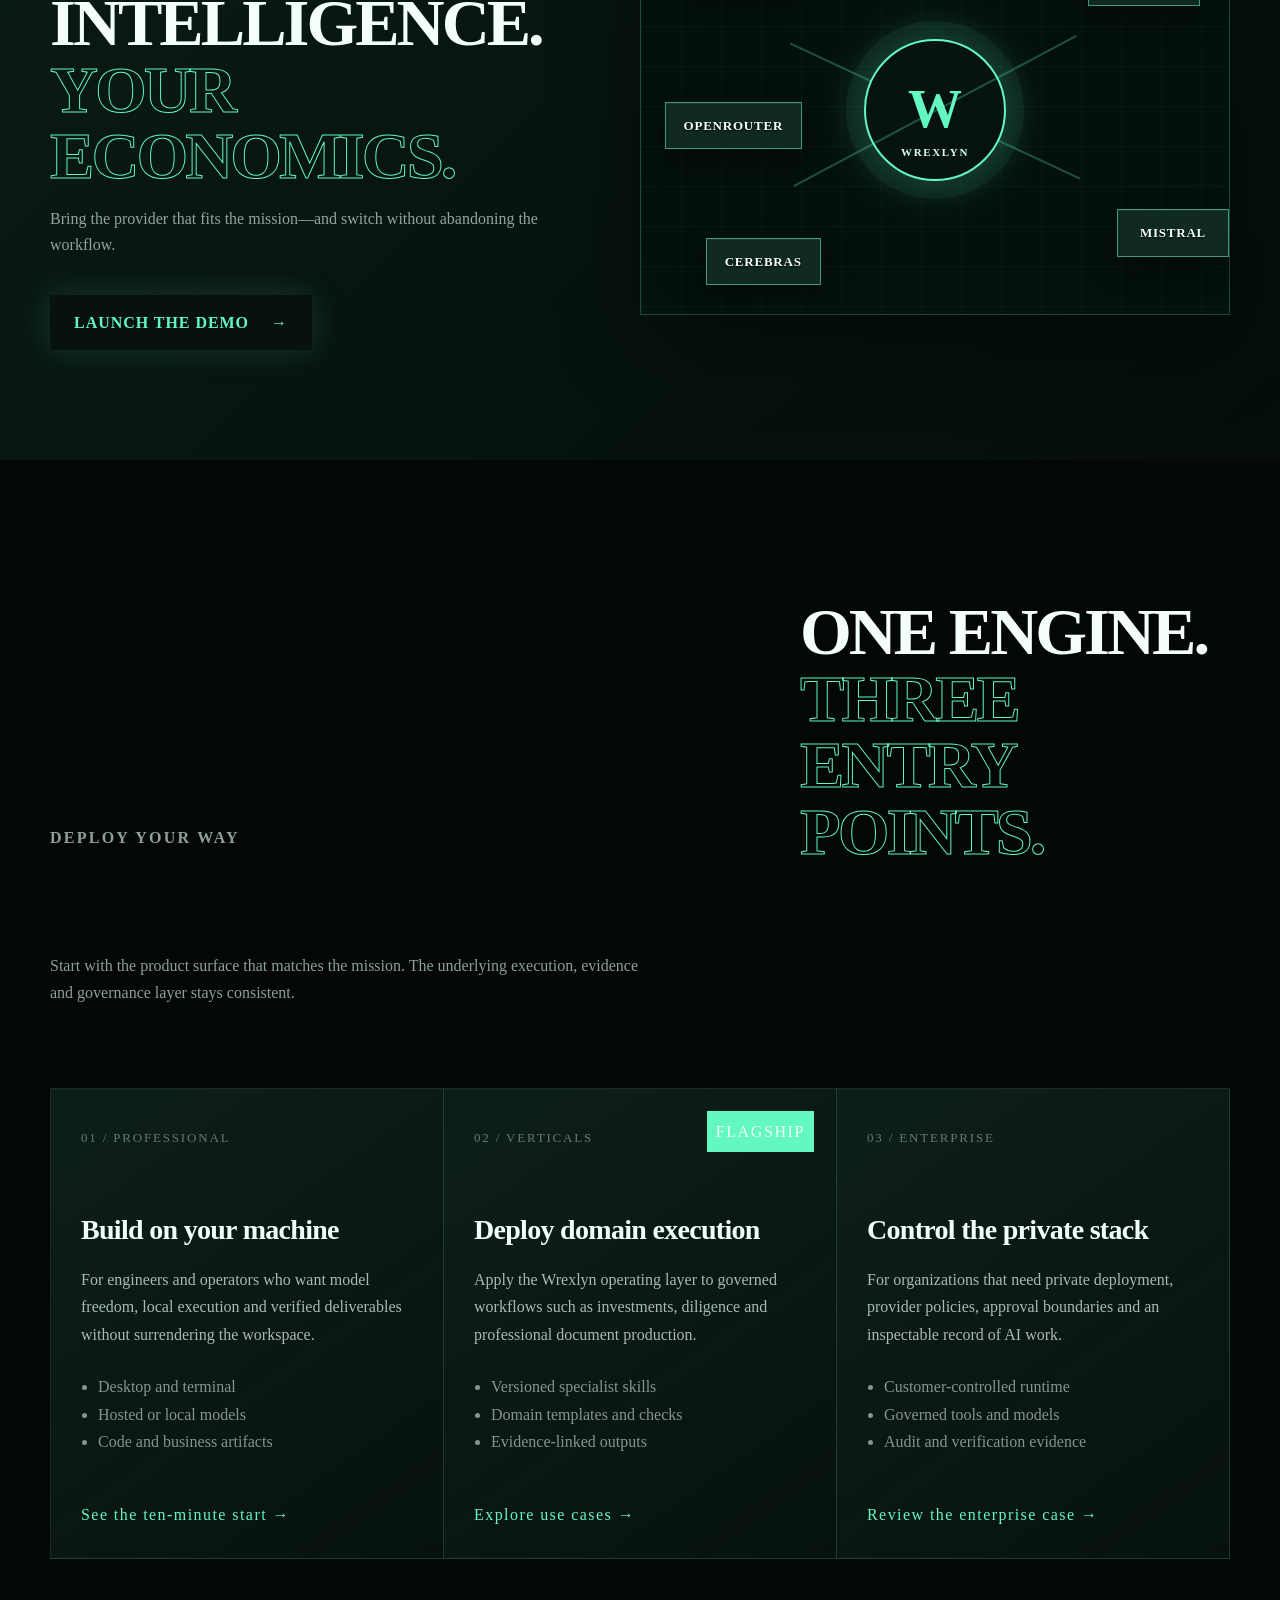
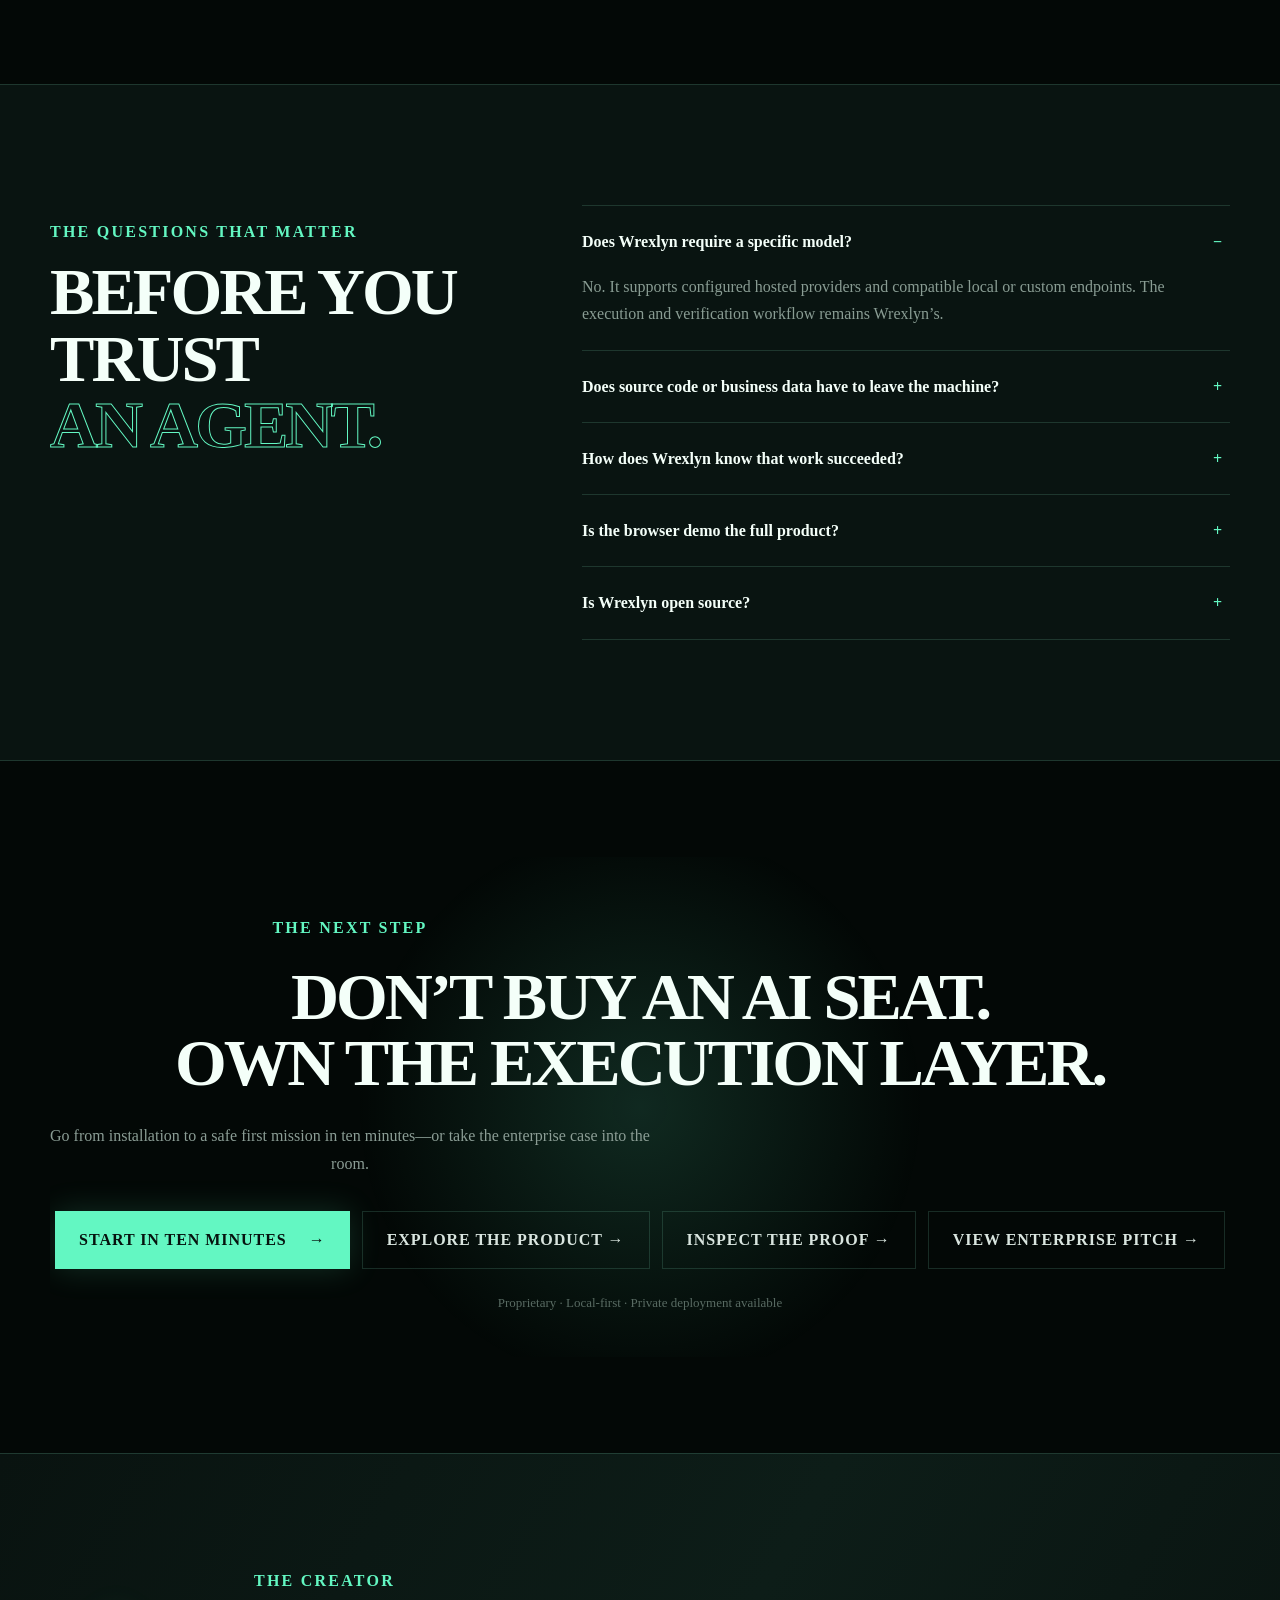
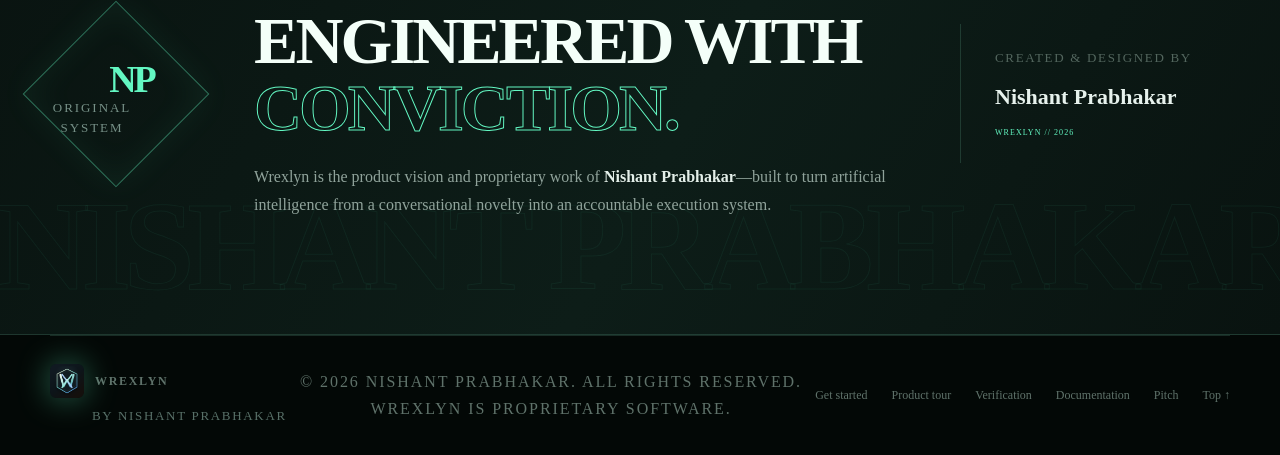
==== commit 4b4a74c5: "Standardize typography logos and contrast across site" ====
--- a/index.html
+++ b/index.html
@@ -21,7 +21,7 @@
   <title>Wrexlyn — Stop Chatting. Start Shipping.</title>
   <link rel="icon" href="icon-512.png">
   <link rel="stylesheet" href="landing.css?v=20260827">
-  <link rel="stylesheet" href="wrexlyn-theme.css?v=20260827">
+  <link rel="stylesheet" href="wrexlyn-theme.css?v=20260827c">
   <script type="application/ld+json">
   {
     "@context": "https://schema.org",
--- a/wrexlyn-theme.css
+++ b/wrexlyn-theme.css
@@ -36,7 +36,7 @@
   --accent-2:#78b7ff;
   --mint:#63f7c2;
 }
-html{background:var(--wx-bg-deep);color-scheme:dark}
+html{background:var(--wx-bg-deep);color-scheme:dark;overflow-x:hidden}
 body.wrexlyn-site{
   min-height:100vh;
   color:var(--wx-text);
@@ -166,6 +166,182 @@
   body.wrexlyn-site .featureGrid article:hover,
   body.wrexlyn-site .entryGrid article:hover{transform:none;box-shadow:none}
 }
+
+/* 2026 type, logo and contrast specification — shared by every public page. */
+:root:root{
+  --wx-nav-size:13px;
+  --wx-label-size:12px;
+  --wx-body-size:16px;
+  --wx-small-size:13px;
+  --wx-h1-size:clamp(54px,7.2vw,104px);
+  --wx-h2-size:clamp(38px,5.2vw,72px);
+  --wx-h3-size:clamp(20px,2.4vw,28px);
+}
+body.wrexlyn-site{font-size:var(--wx-body-size);line-height:1.7;overflow-x:hidden}
+body.wrexlyn-site :is(.navlinks,.topbar nav,.site-nav){font-size:var(--wx-nav-size) !important;line-height:1.35}
+body.wrexlyn-site :is(.sectionTag,.kicker,.eyebrow,.label,.slide-num,.hero-kicker){font-size:var(--wx-label-size) !important;line-height:1.4;letter-spacing:.14em}
+body.wrexlyn-site main :is(h1,.hero h1){font-size:var(--wx-h1-size);line-height:.94;letter-spacing:-.055em}
+body.wrexlyn-site main :is(h2){font-size:var(--wx-h2-size);line-height:1;letter-spacing:-.045em}
+body.wrexlyn-site main :is(h3){font-size:var(--wx-h3-size);line-height:1.14;letter-spacing:-.025em}
+body.wrexlyn-site main :is(p,li){font-size:var(--wx-body-size);line-height:1.72}
+body.wrexlyn-site main :is(small,figcaption,.disclaimer){font-size:var(--wx-small-size);line-height:1.55}
+body.wrexlyn-site :is(.navlinks a,.topbar nav a,.site-nav a){font-weight:750;color:#c9dbd3 !important}
+body.wrexlyn-site :is(.navlinks a,.topbar nav a,.site-nav a):hover,
+body.wrexlyn-site :is(.navlinks a.current,.topbar nav a.current,.site-nav a.current){color:var(--wx-mint) !important}
+body.wrexlyn-site :is(.brand-logo,.brand img,.rail-mark img,.mobile-brand img){width:34px !important;height:34px !important;object-fit:contain;flex:0 0 34px}
+body.wrexlyn-site :is(.hero-logo,.closing-logo){width:76px !important;height:76px !important;object-fit:contain}
+body.wrexlyn-site :is(.heroCopy,.lede,.tagline,.sub){color:#b6c8c0 !important}
+body.wrexlyn-site :is(.card p,.stepCard p,.featureGrid article p,.entryGrid article p,.evidenceGrid article p,.principleGrid article p,.cap-grid article p,.benefit-grid p){color:#a7bbb2 !important}
+body.wrexlyn-site :is(.card,.stepCard,.featureGrid article,.entryGrid article,.evidenceGrid article,.principleGrid article,.cap-grid article){background-color:#0b1b15 !important}
+body.wrexlyn-site table{background:#07130f;color:#eefaf4}
+body.wrexlyn-site th{color:#b8cbc3 !important;background:rgba(99,247,194,.065) !important}
+body.wrexlyn-site td{color:#b9cbc4 !important}
+body.wrexlyn-site td.strong{color:#fff !important}
+body.wrexlyn-site code{color:#d3ffeb;background:#030a07;border-color:rgba(99,247,194,.2)}
+
+/* High-contrast model topology, correcting the low-legibility provider panel. */
+body.wrexlyn-site .providers{
+  border:1px solid rgba(99,247,194,.24);
+  background:
+    radial-gradient(circle at 50% 50%,rgba(99,247,194,.13),transparent 28%),
+    linear-gradient(rgba(99,247,194,.035) 1px,transparent 1px),
+    linear-gradient(90deg,rgba(99,247,194,.035) 1px,transparent 1px),
+    #04100c;
+  background-size:auto,40px 40px,40px 40px,auto;
+  box-shadow:0 28px 75px rgba(0,0,0,.38),inset 0 0 80px rgba(99,247,194,.025);
+}
+body.wrexlyn-site .providers::before,
+body.wrexlyn-site .providers::after{height:2px !important;background:rgba(99,247,194,.28) !important}
+body.wrexlyn-site .provider{
+  min-width:112px;
+  padding:15px 18px !important;
+  border:1px solid rgba(99,247,194,.55) !important;
+  background:#102a20 !important;
+  color:#f4fff9 !important;
+  box-shadow:0 12px 28px rgba(0,0,0,.38),inset 0 1px rgba(255,255,255,.06);
+  font-size:13px !important;
+  line-height:1.2;
+  letter-spacing:.06em !important;
+  text-align:center;
+  text-shadow:0 1px 2px #000;
+}
+body.wrexlyn-site .core{
+  width:142px;height:142px;
+  background:#07130f !important;
+  color:var(--wx-mint) !important;
+  border:2px solid var(--wx-mint);
+  box-shadow:0 0 0 18px rgba(99,247,194,.055),0 0 60px rgba(99,247,194,.2) !important;
+}
+body.wrexlyn-site .core small{font-size:11px !important;color:#d8ffed;bottom:18px}
+
+/* Dense technical pages keep the shared scale without oversized chapter titles. */
+body.documentation-page main .cover h1{font-size:clamp(50px,6vw,76px)}
+body.documentation-page main .chapter h2{font-size:clamp(27px,3vw,38px);line-height:1.12}
+body.documentation-page main .chapter h3{font-size:clamp(18px,2vw,24px)}
+body.documentation-page main :is(p,li){font-size:16px}
+body.documentation-page .rail :is(a,.rail-meta){font-size:13px !important;line-height:1.5}
+body.wrexlyn-site .console :is(small,.sideLabel,.step small,.metric small),
+body.product-tour-page .workstation :is(small,p,.algo span,.algo em){font-size:12px !important;line-height:1.5}
+body.wrexlyn-site :is(main,footer,.deck,.deck-nav) :is(a,button){font-size:max(12px,1em) !important;line-height:1.35}
+body.wrexlyn-site :is(a,button){font-size:max(12px,1em) !important}
+body.wrexlyn-site :is(main,.deck,.app-shell,footer) :is(p,li,figcaption){font-size:max(12px,1em) !important}
+body.wrexlyn-site .deck .hero-slide h1{font-size:var(--wx-h1-size) !important;line-height:.94;letter-spacing:-.055em}
+body.wrexlyn-site .deck .slide h2{font-size:var(--wx-h2-size);line-height:1;letter-spacing:-.045em}
+body.wrexlyn-site .deck .slide h3{font-size:var(--wx-h3-size);line-height:1.14}
+body.wrexlyn-site .deck .slide :is(p,li){font-size:var(--wx-body-size);line-height:1.72}
+body.wrexlyn-site .deck .slide :is(small,figcaption){font-size:var(--wx-small-size);line-height:1.55}
+body.wrexlyn-site .deck-nav a{font-size:12px !important}
+body.wrexlyn-site .sidebar-header img{width:34px !important;height:34px !important;object-fit:contain;filter:drop-shadow(0 0 16px rgba(99,247,194,.4))}
+body.wrexlyn-site .topbar-logo{width:34px;height:34px;object-fit:contain;filter:drop-shadow(0 0 14px rgba(99,247,194,.4))}
+body.wrexlyn-site .sidebar-header .logo-text-group b{font-size:14px;letter-spacing:.12em}
+body.wrexlyn-site .sidebar-header .logo-text-group small{font-size:11px !important;color:#a7bbb2}
+
+@media(max-width:700px){
+  :root:root{--wx-nav-size:12px;--wx-body-size:16px;--wx-small-size:12px;--wx-h1-size:clamp(44px,13vw,60px);--wx-h2-size:clamp(34px,10vw,52px);--wx-h3-size:clamp(20px,6vw,26px)}
+  body.wrexlyn-site :is(.brand-logo,.brand img,.rail-mark img,.mobile-brand img){width:30px !important;height:30px !important;flex-basis:30px}
+  body.wrexlyn-site .topbar-logo{width:30px;height:30px}
+  body.wrexlyn-site :is(.hero-logo,.closing-logo){width:62px !important;height:62px !important}
+  body.wrexlyn-site .provider{min-width:96px;padding:13px 12px !important;font-size:11px !important}
+  body.wrexlyn-site .core{width:120px;height:120px}
+}
 @media(prefers-reduced-motion:reduce){
   body.wrexlyn-site *,body.wrexlyn-site *::before,body.wrexlyn-site *::after{scroll-behavior:auto !important;animation-duration:.01ms !important;animation-iteration-count:1 !important;transition-duration:.01ms !important}
 }
+
+/* Documentation — a first-class product surface, not a long text file. */
+body.documentation-page .rail{
+  z-index:20;
+  background:linear-gradient(180deg,rgba(4,13,9,.97),rgba(6,18,13,.94));
+  border-right-color:var(--wx-line-hot);
+  box-shadow:22px 0 70px rgba(0,0,0,.22);
+  scrollbar-color:#285744 transparent;
+}
+body.documentation-page .rail-mark{font-size:17px;letter-spacing:.08em;color:#fff}
+body.documentation-page .rail-meta{padding:13px 0 2px;color:#91a69c}
+body.documentation-page .site-nav a,
+body.documentation-page .navlink{transition:background .18s,color .18s,transform .18s}
+body.documentation-page .site-nav a:hover,
+body.documentation-page .navlink:hover{transform:translateX(3px)}
+body.documentation-page .cover{
+  max-width:1040px;
+  min-height:500px;
+  justify-content:center;
+  padding:88px 64px 64px;
+  background:radial-gradient(580px circle at 22% 12%,rgba(99,247,194,.08),transparent 67%);
+}
+body.documentation-page .cover h1{font-size:clamp(48px,6vw,76px);letter-spacing:-.055em;line-height:.94}
+body.documentation-page .cover .tagline{max-width:760px;font-size:19px;line-height:1.7}
+body.documentation-page section.chapter{max-width:1040px;padding-top:72px;padding-bottom:38px}
+body.documentation-page .chapter-head h2{font-size:clamp(25px,3vw,36px);letter-spacing:-.035em}
+body.documentation-page .chapter-num{box-shadow:0 0 24px rgba(99,247,194,.08)}
+body.documentation-page .shot{
+  border-color:rgba(99,247,194,.24);
+  background:#040b08;
+  box-shadow:0 26px 70px rgba(0,0,0,.34),0 0 0 1px rgba(255,255,255,.018) inset;
+}
+body.documentation-page .shot img{background:#07100d}
+body.documentation-page .shot figcaption{color:#a8bbb3;background:rgba(9,23,17,.96);border-top-color:var(--wx-line)}
+body.documentation-page .mobile-bar{
+  background:rgba(4,13,9,.95);
+  border-bottom-color:var(--wx-line-hot);
+  box-shadow:0 12px 40px rgba(0,0,0,.25);
+  backdrop-filter:blur(18px);
+}
+
+/* Product tour — flagship polish equal to the landing page. */
+body.product-tour-page .topbar{position:sticky;top:0;background:rgba(4,13,9,.9) !important;backdrop-filter:blur(18px);z-index:40}
+body.product-tour-page .hero{overflow:hidden}
+body.product-tour-page .hero::before{
+  content:"";
+  position:absolute;
+  width:760px;height:760px;right:-220px;top:-120px;
+  border-radius:50%;
+  background:radial-gradient(circle,rgba(99,247,194,.1),transparent 67%);
+  pointer-events:none;
+}
+body.product-tour-page .hero-copy,
+body.product-tour-page .system-orbit{position:relative;z-index:1}
+body.product-tour-page .hero h1{font-size:clamp(58px,7vw,104px)}
+body.product-tour-page .workstation{
+  border-color:rgba(99,247,194,.34);
+  box-shadow:0 55px 130px rgba(0,0,0,.55),0 0 70px rgba(99,247,194,.035);
+}
+body.product-tour-page .mission-tabs button{transition:background .2s,color .2s,transform .2s}
+body.product-tour-page .mission-tabs button:hover{position:relative;z-index:2;border-color:var(--mint);transform:translateY(-2px)}
+body.product-tour-page .cap-grid article{background:linear-gradient(145deg,rgba(14,31,25,.7),rgba(5,14,10,.42));transition:transform .22s,background .22s,border-color .22s}
+body.product-tour-page .cap-grid article:hover{transform:translateY(-5px);background:rgba(99,247,194,.055);border-color:rgba(99,247,194,.34)}
+body.product-tour-page .proof-stack>div{transition:padding-left .2s,background .2s}
+body.product-tour-page .proof-stack>div:hover{padding-left:14px;background:linear-gradient(90deg,rgba(99,247,194,.045),transparent)}
+body.product-tour-page .cta{position:relative;overflow:hidden;background:radial-gradient(600px circle at 50% 50%,rgba(99,247,194,.08),transparent 68%)}
+
+@media(max-width:1040px){
+  body.documentation-page .cover{min-height:auto;padding:68px 28px 46px}
+  body.documentation-page section.chapter{padding-top:58px}
+}
+@media(max-width:700px){
+  body.documentation-page .cover h1{font-size:14vw}
+  body.documentation-page .cover .tagline{font-size:16px}
+  body.documentation-page section.chapter{padding-top:50px;padding-bottom:28px}
+  body.product-tour-page .topbar{position:relative}
+  body.product-tour-page .hero::before{width:420px;height:420px;right:-210px}
+}
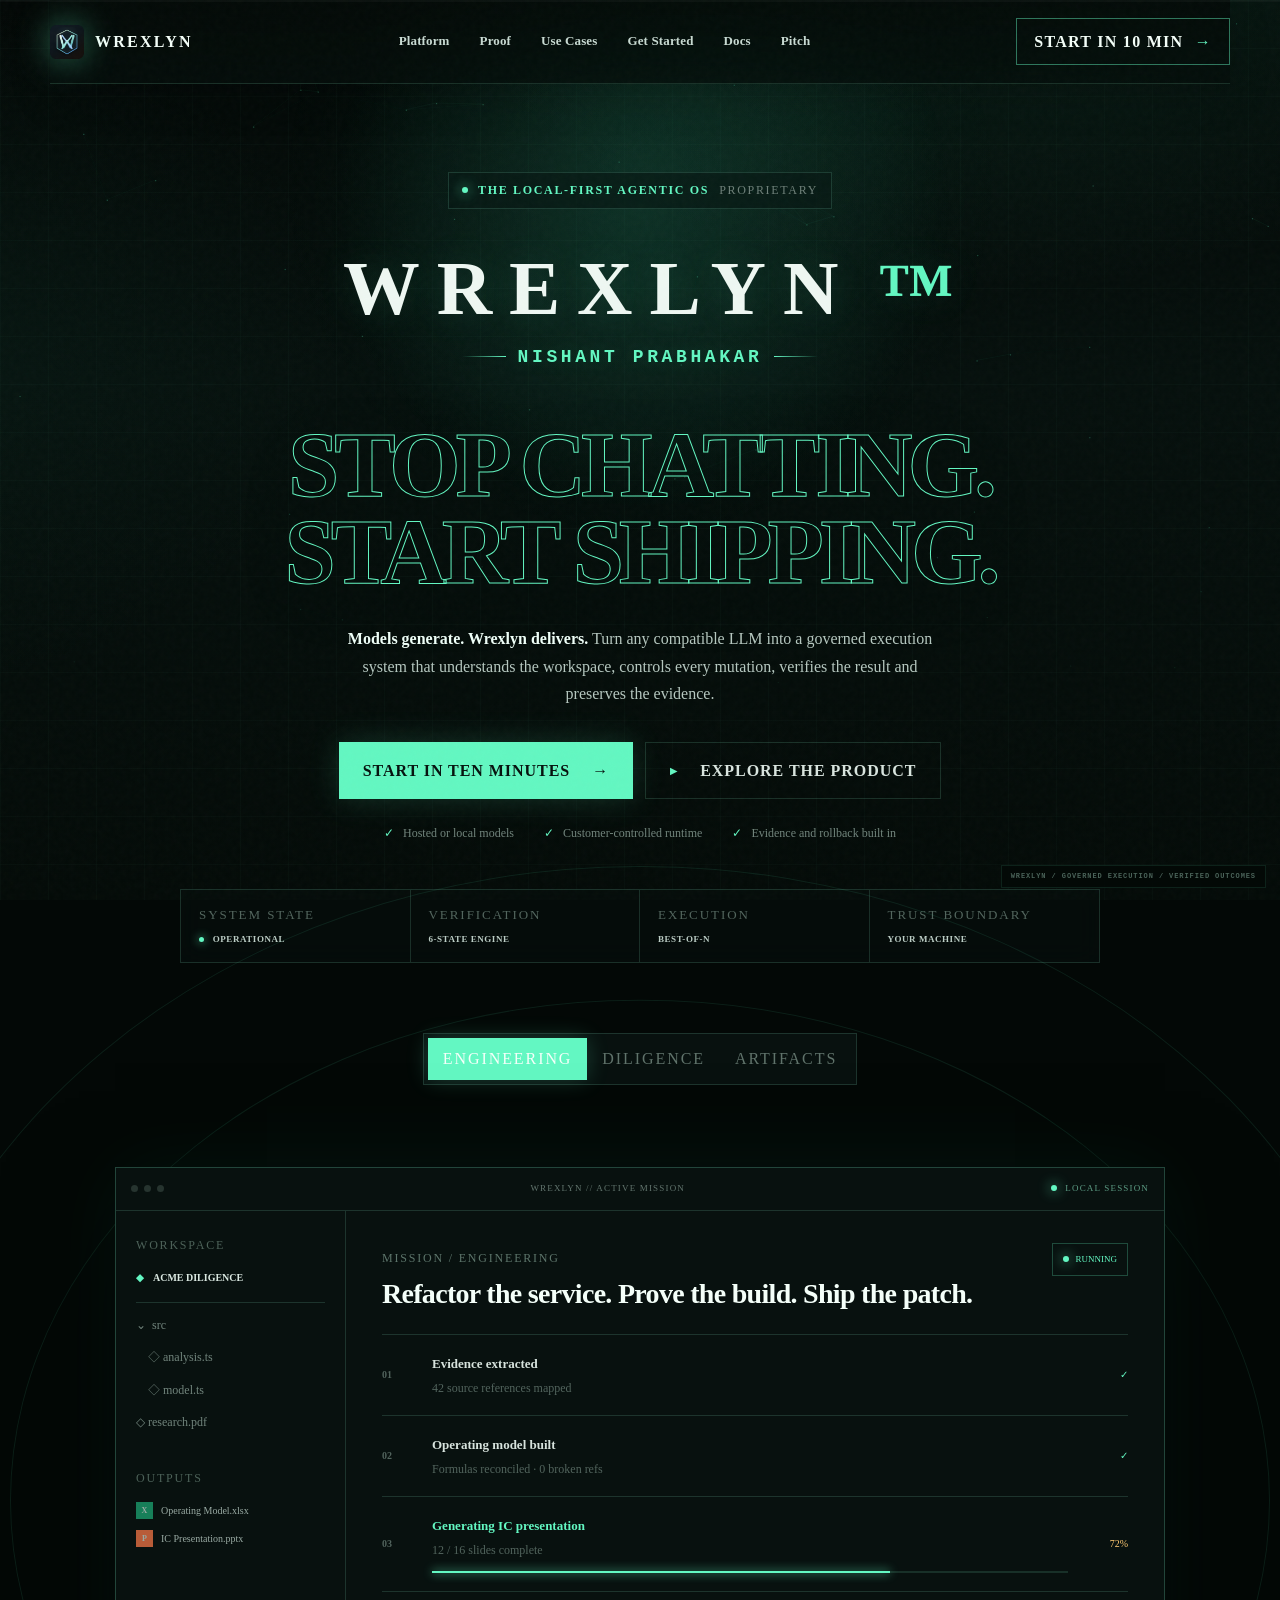
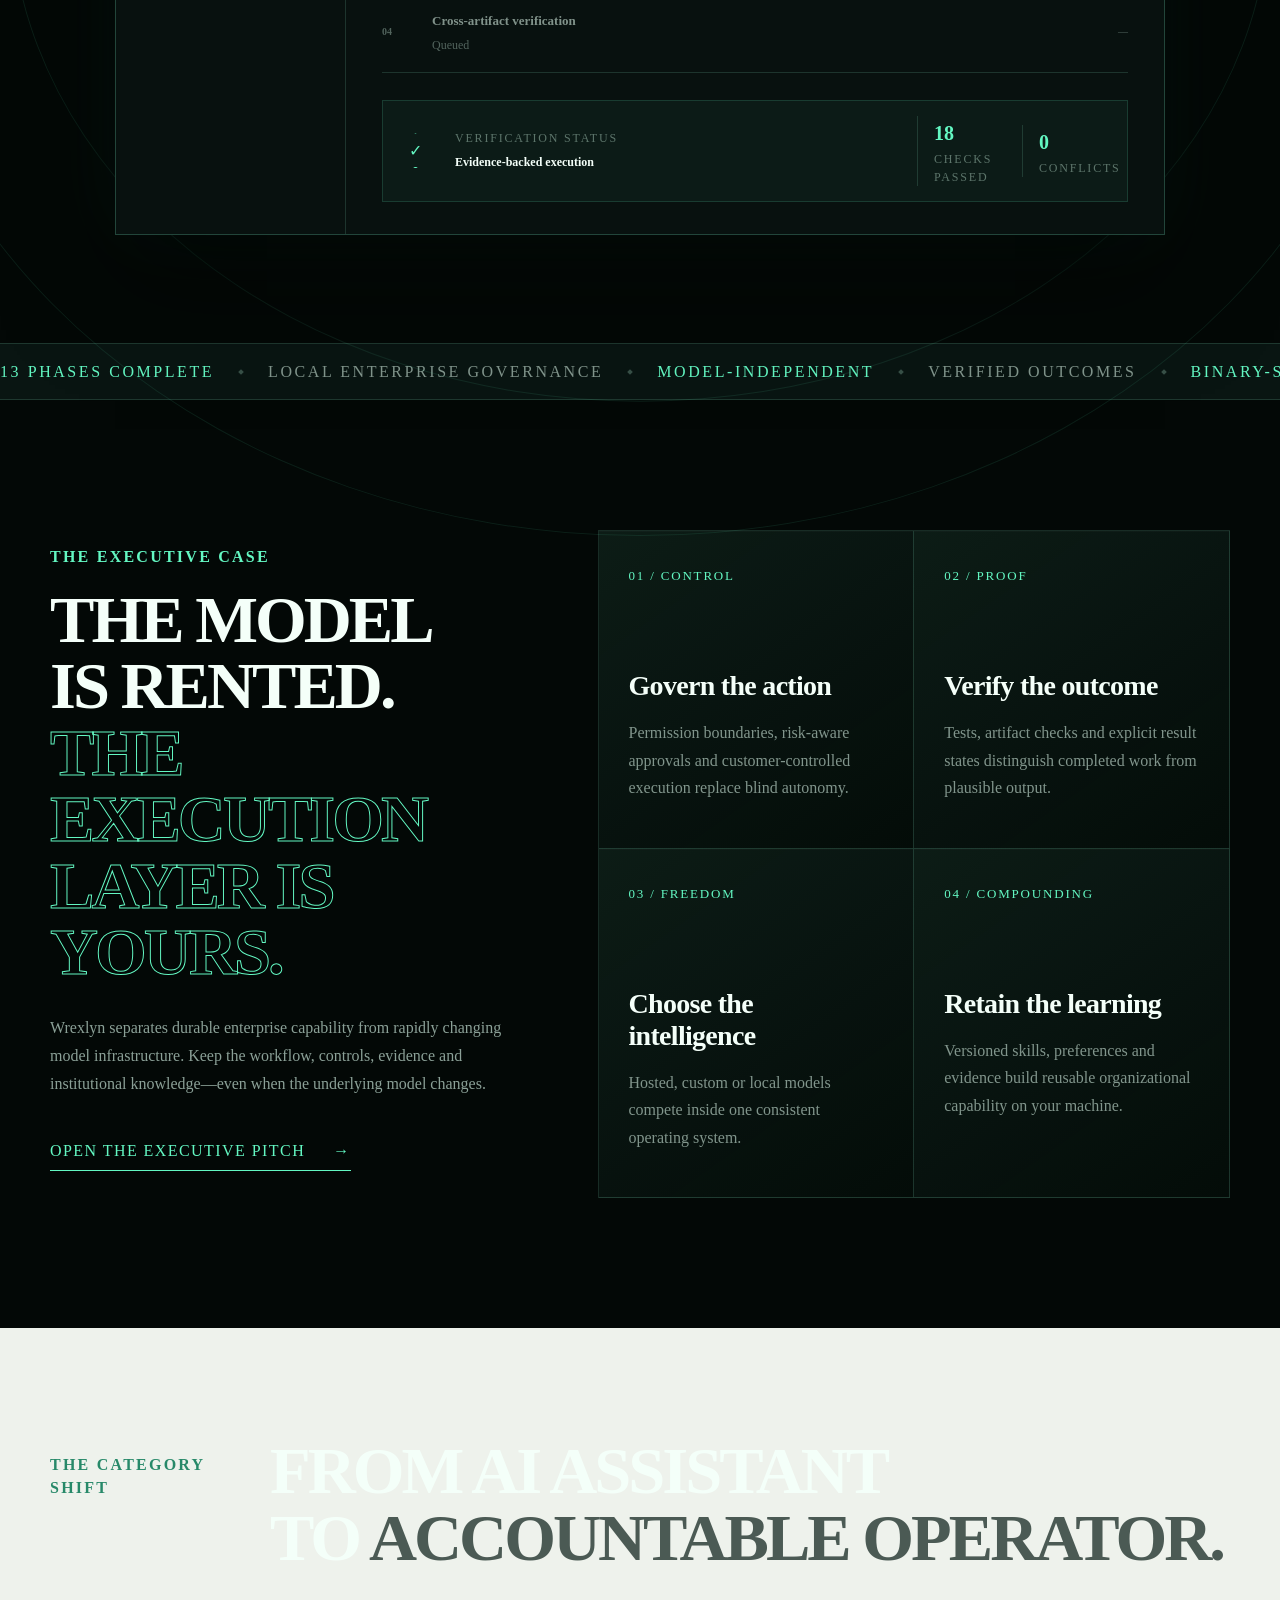
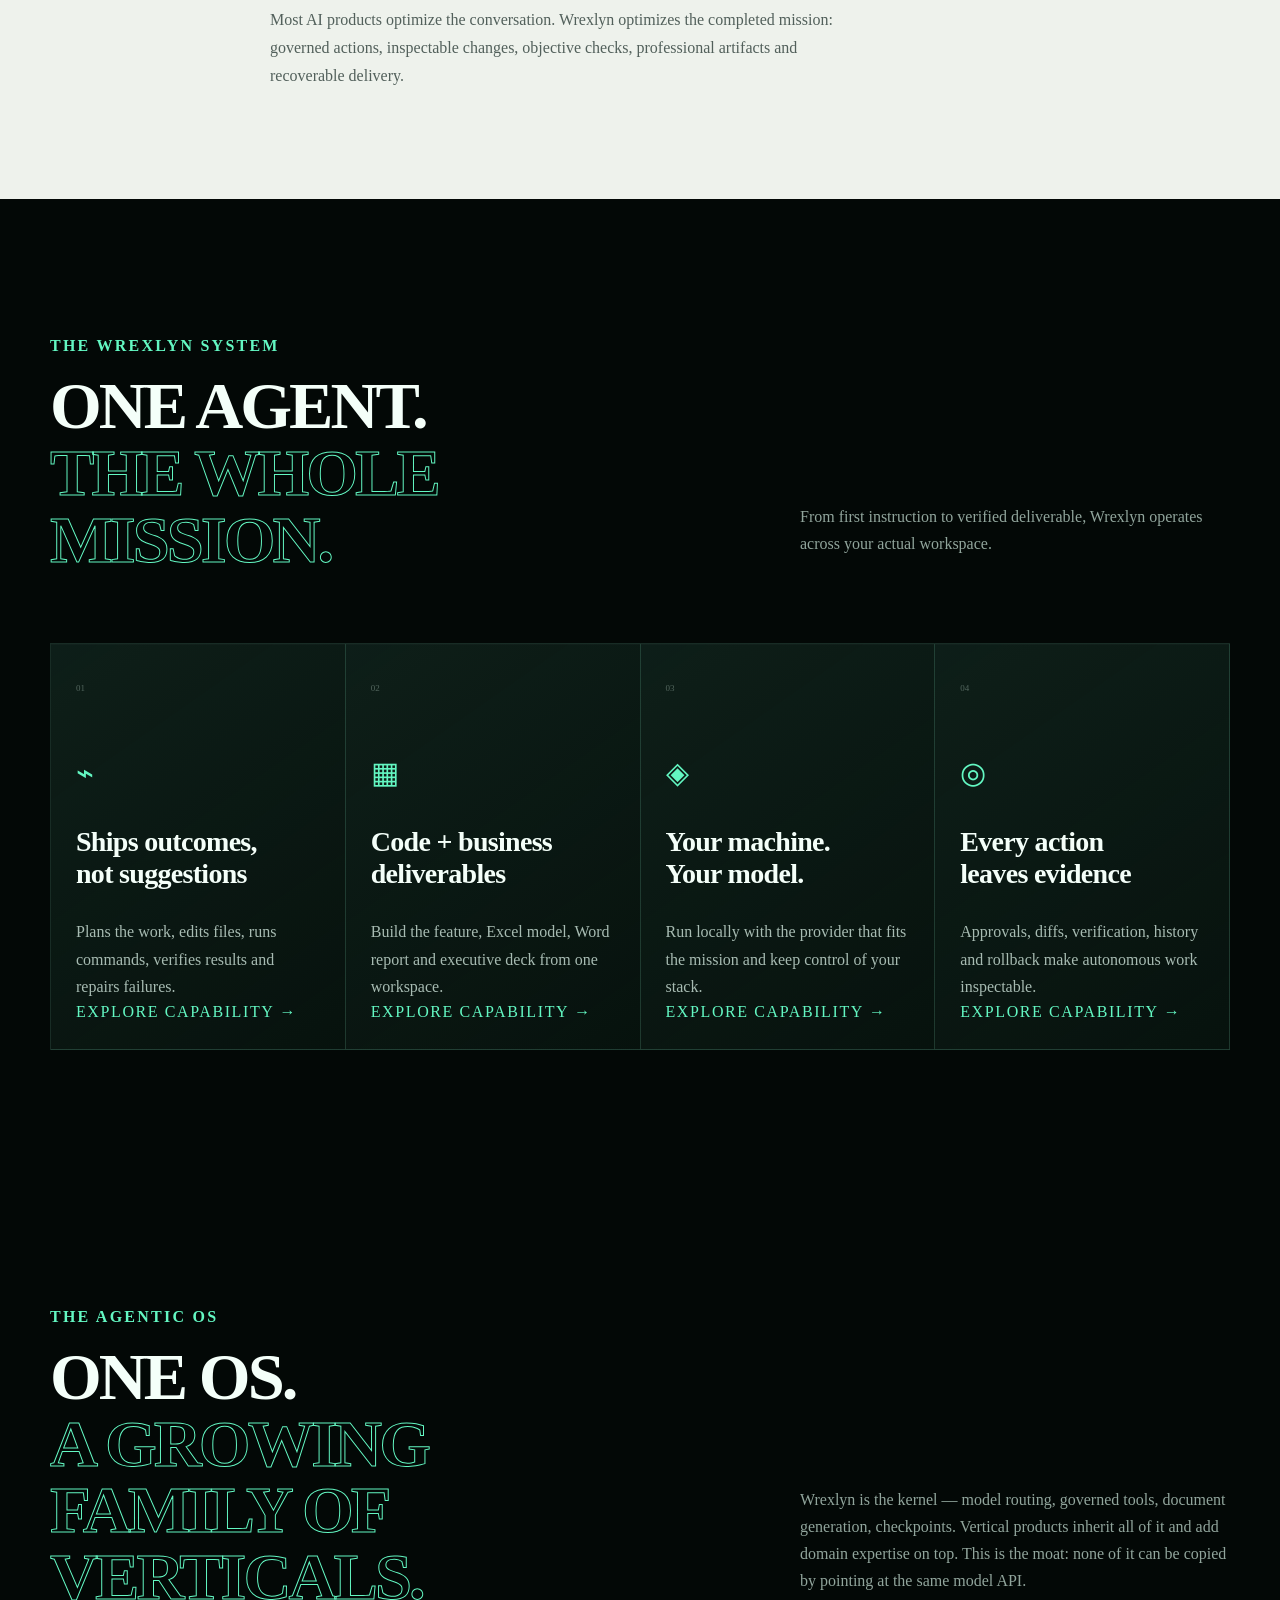
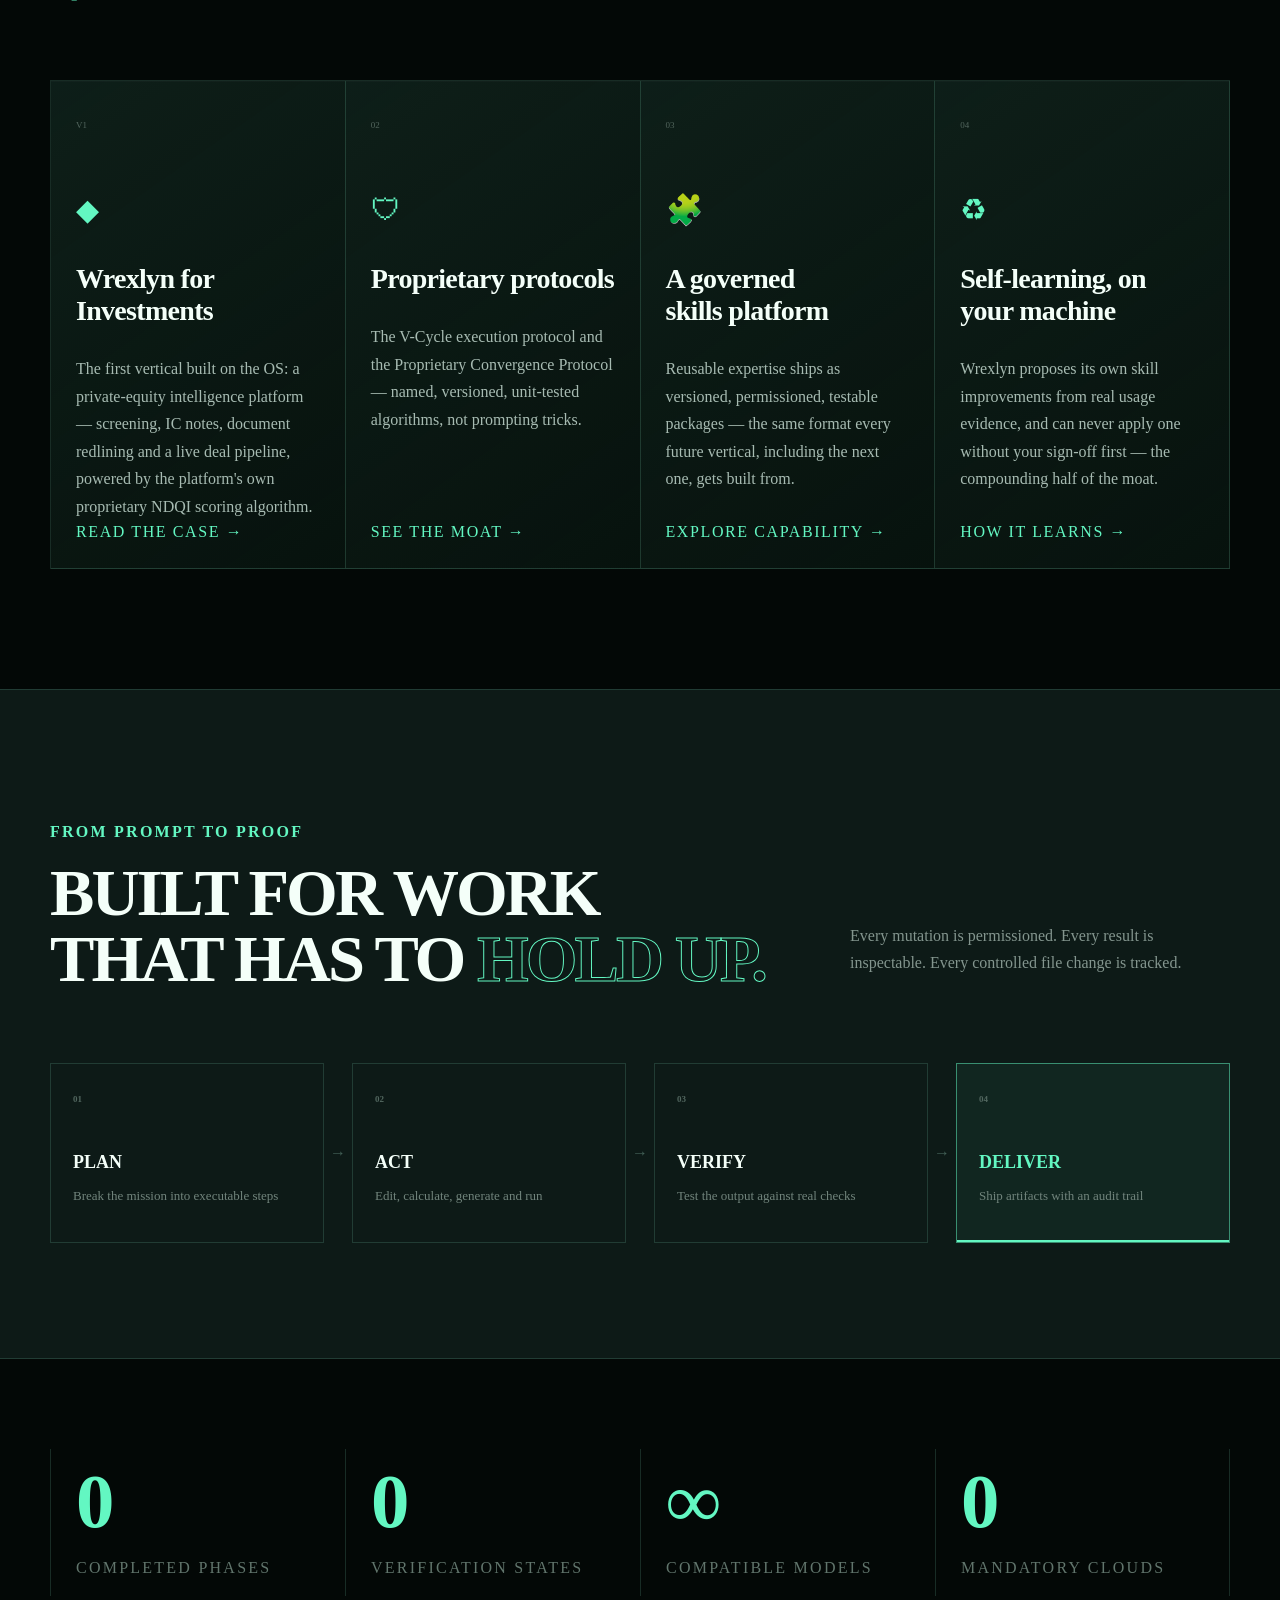
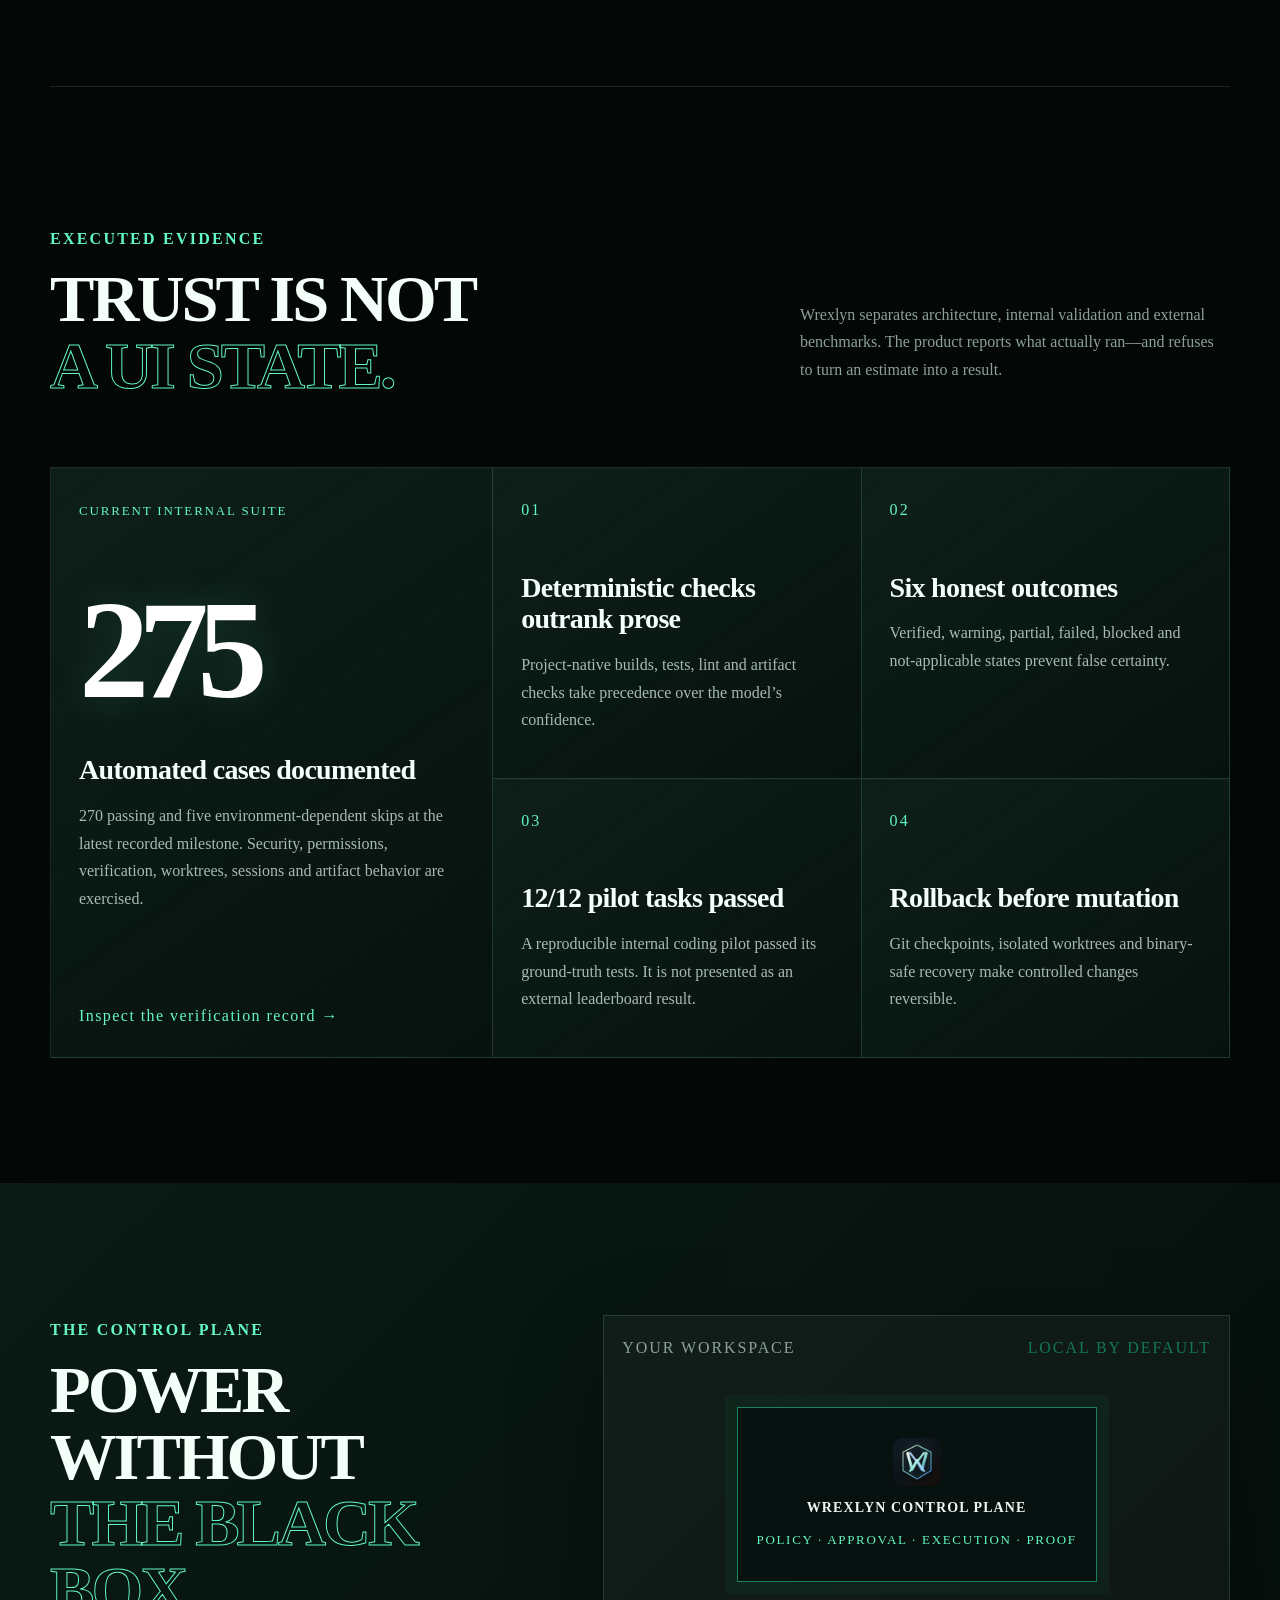
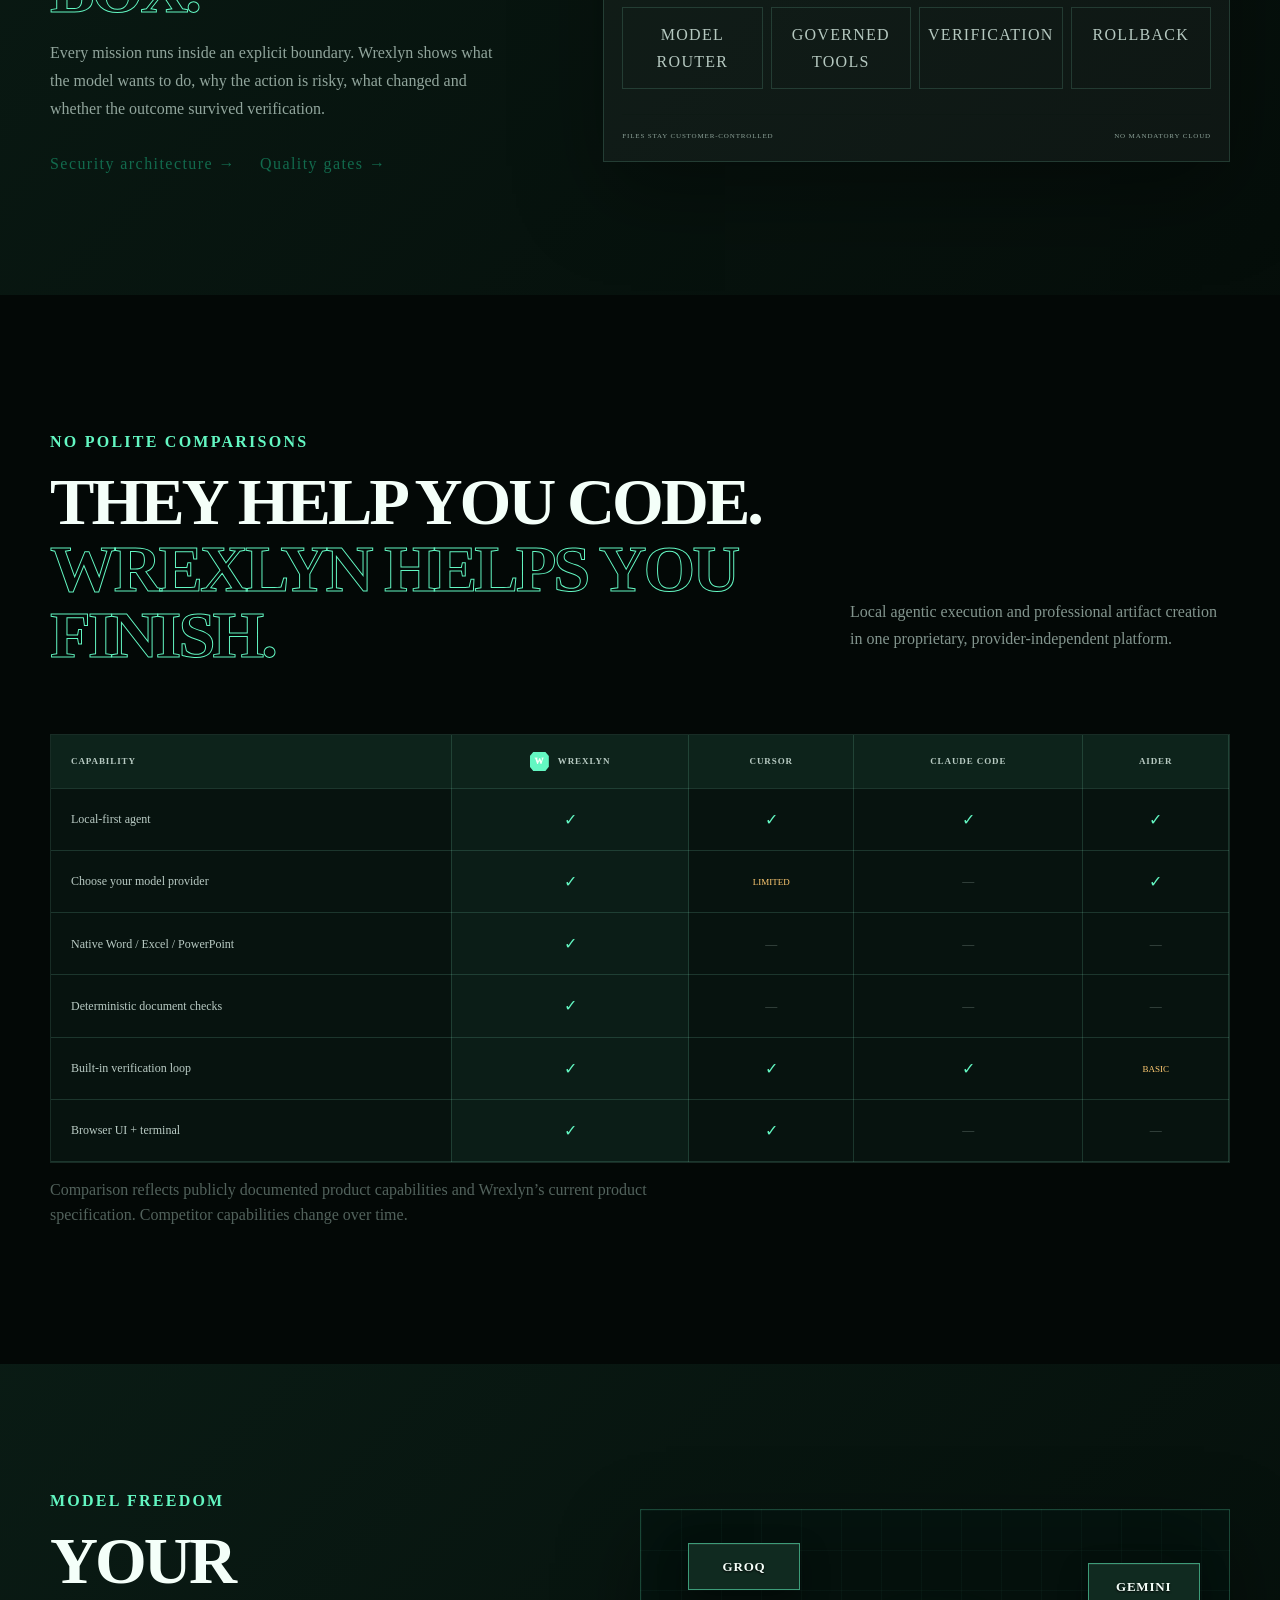
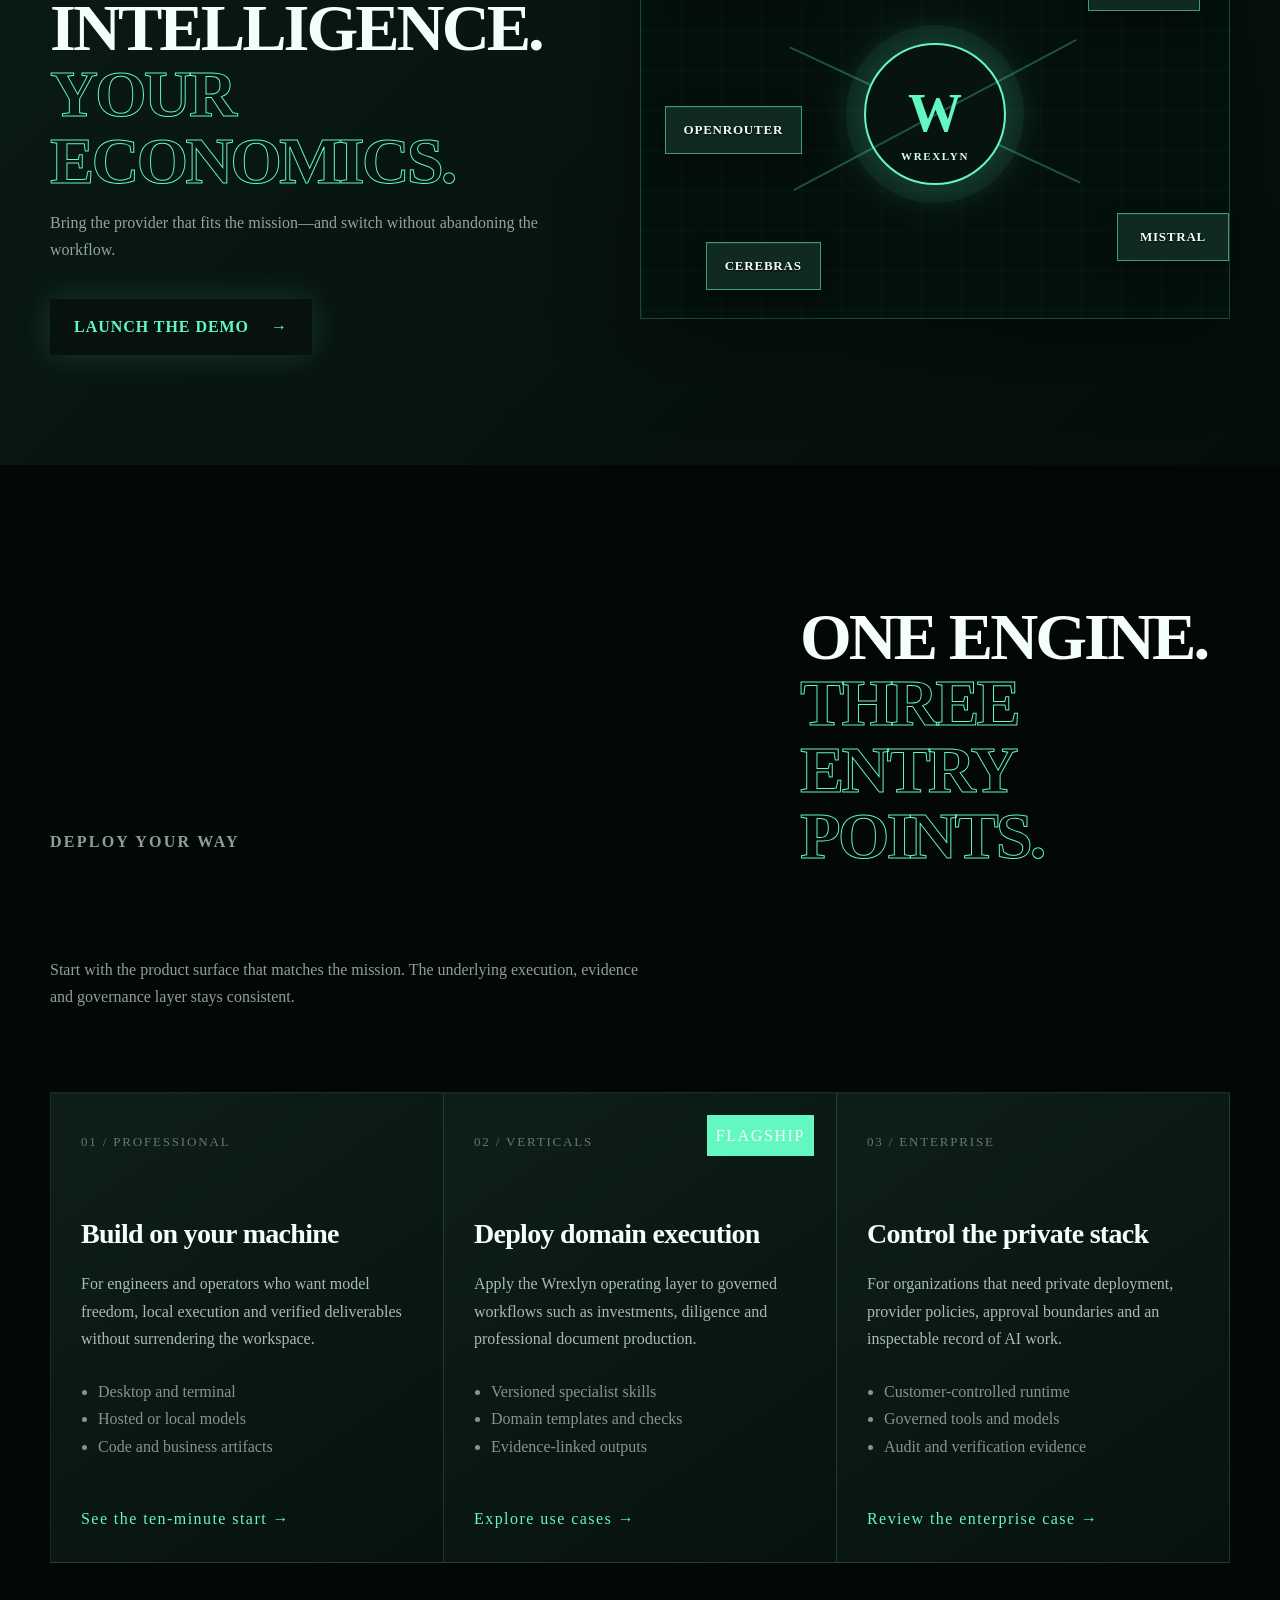
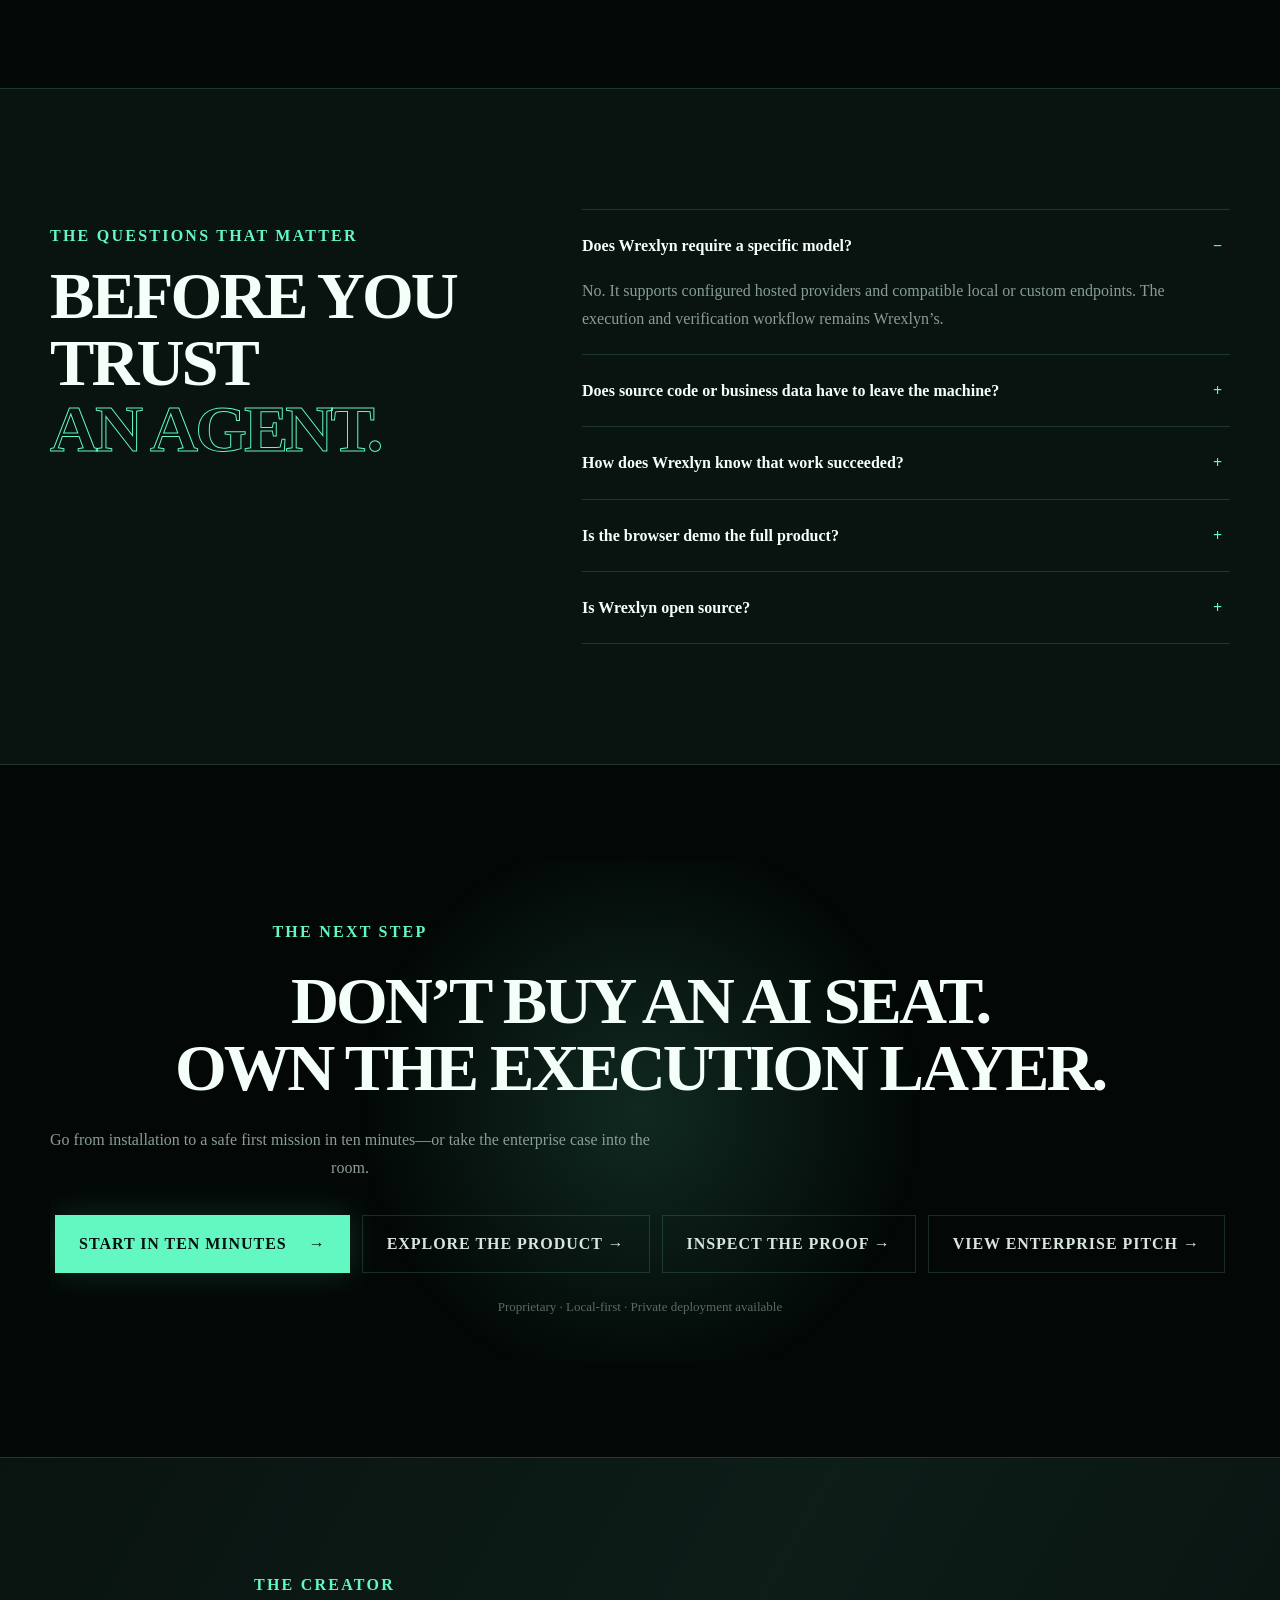
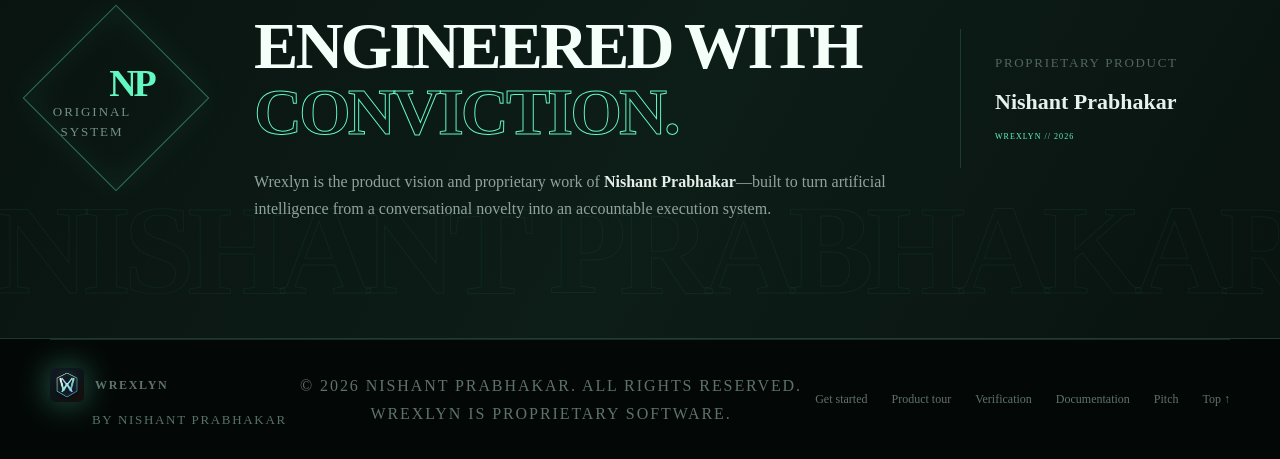
==== commit 2a4bc650: "Rename convergence protocol and strengthen ownership lockup" ====
--- a/index.html
+++ b/index.html
@@ -21,7 +21,7 @@
   <title>Wrexlyn — Stop Chatting. Start Shipping.</title>
   <link rel="icon" href="icon-512.png">
   <link rel="stylesheet" href="landing.css?v=20260827">
-  <link rel="stylesheet" href="wrexlyn-theme.css?v=20260827c">
+  <link rel="stylesheet" href="wrexlyn-theme.css?v=20260828">
   <script type="application/ld+json">
   {
     "@context": "https://schema.org",
@@ -52,7 +52,7 @@
     <div class="eyebrow"><span class="pulse"></span> THE LOCAL-FIRST AGENTIC OS <b>PROPRIETARY</b></div>
     <div class="productLockup" aria-label="Wrexlyn by Nishant Prabhakar">
       <div class="productName">WREXLYN<span class="registered">™</span></div>
-      <div class="creatorLine"><span></span><small>CREATED BY</small><strong>NISHANT PRABHAKAR</strong><span></span></div>
+      <div class="creatorLine brand-owner"><span></span><strong>NISHANT PRABHAKAR</strong><span></span></div>
     </div>
     <h1><span class="hero-line">STOP CHATTING.</span><br><span class="hero-line outline">START SHIPPING.</span></h1>
     <p class="heroCopy"><strong>Models generate. Wrexlyn delivers.</strong> Turn any compatible LLM into a governed execution system that understands the workspace, controls every mutation, verifies the result and preserves the evidence.</p>
@@ -101,7 +101,7 @@
   </section>
 
   <section class="platform shell" id="moat"><div class="sectionIntro"><p class="sectionTag">THE AGENTIC OS</p><h2>ONE OS.<br><span>A GROWING FAMILY OF VERTICALS.</span></h2><p>Wrexlyn is the kernel — model routing, governed tools, document generation, checkpoints. Vertical products inherit all of it and add domain expertise on top. This is the moat: none of it can be copied by pointing at the same model API.</p></div>
-    <div class="featureGrid"><article><span class="featureN">V1</span><div class="featureIcon">◆</div><h3>Wrexlyn for Investments</h3><p>The first vertical built on the OS: a private-equity intelligence platform — screening, IC notes, document redlining and a live deal pipeline, powered by the platform's own proprietary NDQI scoring algorithm.</p><a href="pitch.html">READ THE CASE →</a></article><article><span class="featureN">02</span><div class="featureIcon">&#128737;</div><h3>Proprietary protocols</h3><p>The V-Cycle execution protocol and the Nishant Convergence Protocol — named, versioned, unit-tested algorithms, not prompting tricks.</p><a href="pitch.html">SEE THE MOAT →</a></article><article><span class="featureN">03</span><div class="featureIcon">&#129513;</div><h3>A governed skills platform</h3><p>Reusable expertise ships as versioned, permissioned, testable packages — the same format every future vertical, including the next one, gets built from.</p><a href="documentation.html">EXPLORE CAPABILITY →</a></article><article><span class="featureN">04</span><div class="featureIcon">&#9851;</div><h3>Self-learning, on your machine</h3><p>Wrexlyn proposes its own skill improvements from real usage evidence, and can never apply one without your sign-off first — the compounding half of the moat.</p><a href="pitch.html">HOW IT LEARNS →</a></article></div>
+    <div class="featureGrid"><article><span class="featureN">V1</span><div class="featureIcon">◆</div><h3>Wrexlyn for Investments</h3><p>The first vertical built on the OS: a private-equity intelligence platform — screening, IC notes, document redlining and a live deal pipeline, powered by the platform's own proprietary NDQI scoring algorithm.</p><a href="pitch.html">READ THE CASE →</a></article><article><span class="featureN">02</span><div class="featureIcon">&#128737;</div><h3>Proprietary protocols</h3><p>The V-Cycle execution protocol and the Proprietary Convergence Protocol — named, versioned, unit-tested algorithms, not prompting tricks.</p><a href="pitch.html">SEE THE MOAT →</a></article><article><span class="featureN">03</span><div class="featureIcon">&#129513;</div><h3>A governed skills platform</h3><p>Reusable expertise ships as versioned, permissioned, testable packages — the same format every future vertical, including the next one, gets built from.</p><a href="documentation.html">EXPLORE CAPABILITY →</a></article><article><span class="featureN">04</span><div class="featureIcon">&#9851;</div><h3>Self-learning, on your machine</h3><p>Wrexlyn proposes its own skill improvements from real usage evidence, and can never apply one without your sign-off first — the compounding half of the moat.</p><a href="pitch.html">HOW IT LEARNS →</a></article></div>
   </section>
 
   <section class="outcomes"><div class="shell"><div class="outcomeHead"><div><p class="sectionTag">FROM PROMPT TO PROOF</p><h2>BUILT FOR WORK<br>THAT HAS TO <span>HOLD UP.</span></h2></div><p>Every mutation is permissioned. Every result is inspectable. Every controlled file change is tracked.</p></div><div class="pipeline"><div><b>01</b><strong>PLAN</strong><small>Break the mission into executable steps</small></div><i>→</i><div><b>02</b><strong>ACT</strong><small>Edit, calculate, generate and run</small></div><i>→</i><div><b>03</b><strong>VERIFY</strong><small>Test the output against real checks</small></div><i>→</i><div class="lit"><b>04</b><strong>DELIVER</strong><small>Ship artifacts with an audit trail</small></div></div></div></section>
@@ -146,7 +146,7 @@
     <details><summary>Does source code or business data have to leave the machine?</summary><p>No mandatory Wrexlyn cloud is required. Data movement depends on the model provider and integrations selected by the customer; local models can keep model inference local.</p></details>
     <details><summary>How does Wrexlyn know that work succeeded?</summary><p>It collects deterministic project checks, artifact quality gates and critic evidence, then derives an explicit verification outcome instead of treating model confidence as proof.</p></details>
     <details><summary>Is the browser demo the full product?</summary><p>No. It is intentionally limited. The full product operates against a real customer-controlled workspace with tools, approvals, verification, artifacts and recovery.</p></details>
-    <details><summary>Is Wrexlyn open source?</summary><p>No. Wrexlyn is proprietary software created by Nishant Prabhakar. Product documentation and selected evaluation evidence are public; the application source is not offered for download.</p></details>
+    <details><summary>Is Wrexlyn open source?</summary><p>No. Wrexlyn is proprietary software by Nishant Prabhakar. Product documentation and selected evaluation evidence are public; the application source is not offered for download.</p></details>
   </div></div></section>
 
   <section class="finalCta shell"><div class="ctaGlow"></div><p class="sectionTag">THE NEXT STEP</p><h2>DON’T BUY AN AI SEAT.<br>OWN THE EXECUTION LAYER.</h2><p>Go from installation to a safe first mission in ten minutes—or take the enterprise case into the room.</p><div class="heroActions"><a class="primary" href="getting-started.html">Start in ten minutes <span>→</span></a><a class="secondary" href="product-demo.html">Explore the product →</a><a class="secondary" href="verification-report.html">Inspect the proof →</a><a class="secondary" href="pitch.html">View enterprise pitch →</a></div><small>Proprietary · Local-first · Private deployment available</small></section>
@@ -154,7 +154,7 @@
   <section class="creatorStatement" aria-label="Creator and ownership"><div class="shell creatorGrid">
     <div class="creatorSeal"><span>NP</span><small>ORIGINAL<br>SYSTEM</small></div>
     <div class="creatorCopy"><p class="sectionTag">THE CREATOR</p><h2>ENGINEERED WITH<br><span>CONVICTION.</span></h2><p>Wrexlyn is the product vision and proprietary work of <strong>Nishant Prabhakar</strong>—built to turn artificial intelligence from a conversational novelty into an accountable execution system.</p></div>
-    <div class="creatorSignature"><small>CREATED &amp; DESIGNED BY</small><strong>Nishant Prabhakar</strong><span>WREXLYN // 2026</span></div>
+    <div class="creatorSignature"><small>PROPRIETARY PRODUCT</small><strong>Nishant Prabhakar</strong><span>WREXLYN // 2026</span></div>
   </div></section>
 
   <footer class="shell"><div class="footerIdentity"><a href="#top" class="brand"><img class="brand-logo" src="icon-512.png" alt="Wrexlyn logo"><span>WREXLYN</span></a><small>BY NISHANT PRABHAKAR</small></div><p>© 2026 NISHANT PRABHAKAR. ALL RIGHTS RESERVED.<br>WREXLYN IS PROPRIETARY SOFTWARE.</p><div><a href="getting-started.html">Get started</a><a href="product-demo.html">Product tour</a><a href="verification-report.html">Verification</a><a href="documentation.html">Documentation</a><a href="pitch.html">Pitch</a><a href="#top">Top ↑</a></div></footer>
--- a/wrexlyn-theme.css
+++ b/wrexlyn-theme.css
@@ -255,11 +255,25 @@
 body.wrexlyn-site .topbar-logo{width:34px;height:34px;object-fit:contain;filter:drop-shadow(0 0 14px rgba(99,247,194,.4))}
 body.wrexlyn-site .sidebar-header .logo-text-group b{font-size:14px;letter-spacing:.12em}
 body.wrexlyn-site .sidebar-header .logo-text-group small{font-size:11px !important;color:#a7bbb2}
+.brand-owner{
+  margin:10px 0 0 !important;
+  color:var(--wx-mint) !important;
+  font:800 16px/1.25 ui-monospace,"Cascadia Code",monospace !important;
+  letter-spacing:.18em !important;
+  text-transform:uppercase;
+  text-shadow:0 0 20px rgba(99,247,194,.2);
+}
+.creatorLine.brand-owner{font-size:0 !important;margin-top:16px !important}
+.creatorLine.brand-owner strong{color:var(--wx-mint);font-size:18px !important;letter-spacing:.2em}
+.hero-brand>div{min-width:0}
+body.documentation-page .cover .brand-owner{margin-top:0 !important;margin-bottom:8px !important}
 
 @media(max-width:700px){
   :root:root{--wx-nav-size:12px;--wx-body-size:16px;--wx-small-size:12px;--wx-h1-size:clamp(44px,13vw,60px);--wx-h2-size:clamp(34px,10vw,52px);--wx-h3-size:clamp(20px,6vw,26px)}
   body.wrexlyn-site :is(.brand-logo,.brand img,.rail-mark img,.mobile-brand img){width:30px !important;height:30px !important;flex-basis:30px}
   body.wrexlyn-site .topbar-logo{width:30px;height:30px}
+  .brand-owner{font-size:13px !important;letter-spacing:.14em !important}
+  .creatorLine.brand-owner strong{font-size:13px !important;letter-spacing:.15em}
   body.wrexlyn-site :is(.hero-logo,.closing-logo){width:62px !important;height:62px !important}
   body.wrexlyn-site .provider{min-width:96px;padding:13px 12px !important;font-size:11px !important}
   body.wrexlyn-site .core{width:120px;height:120px}
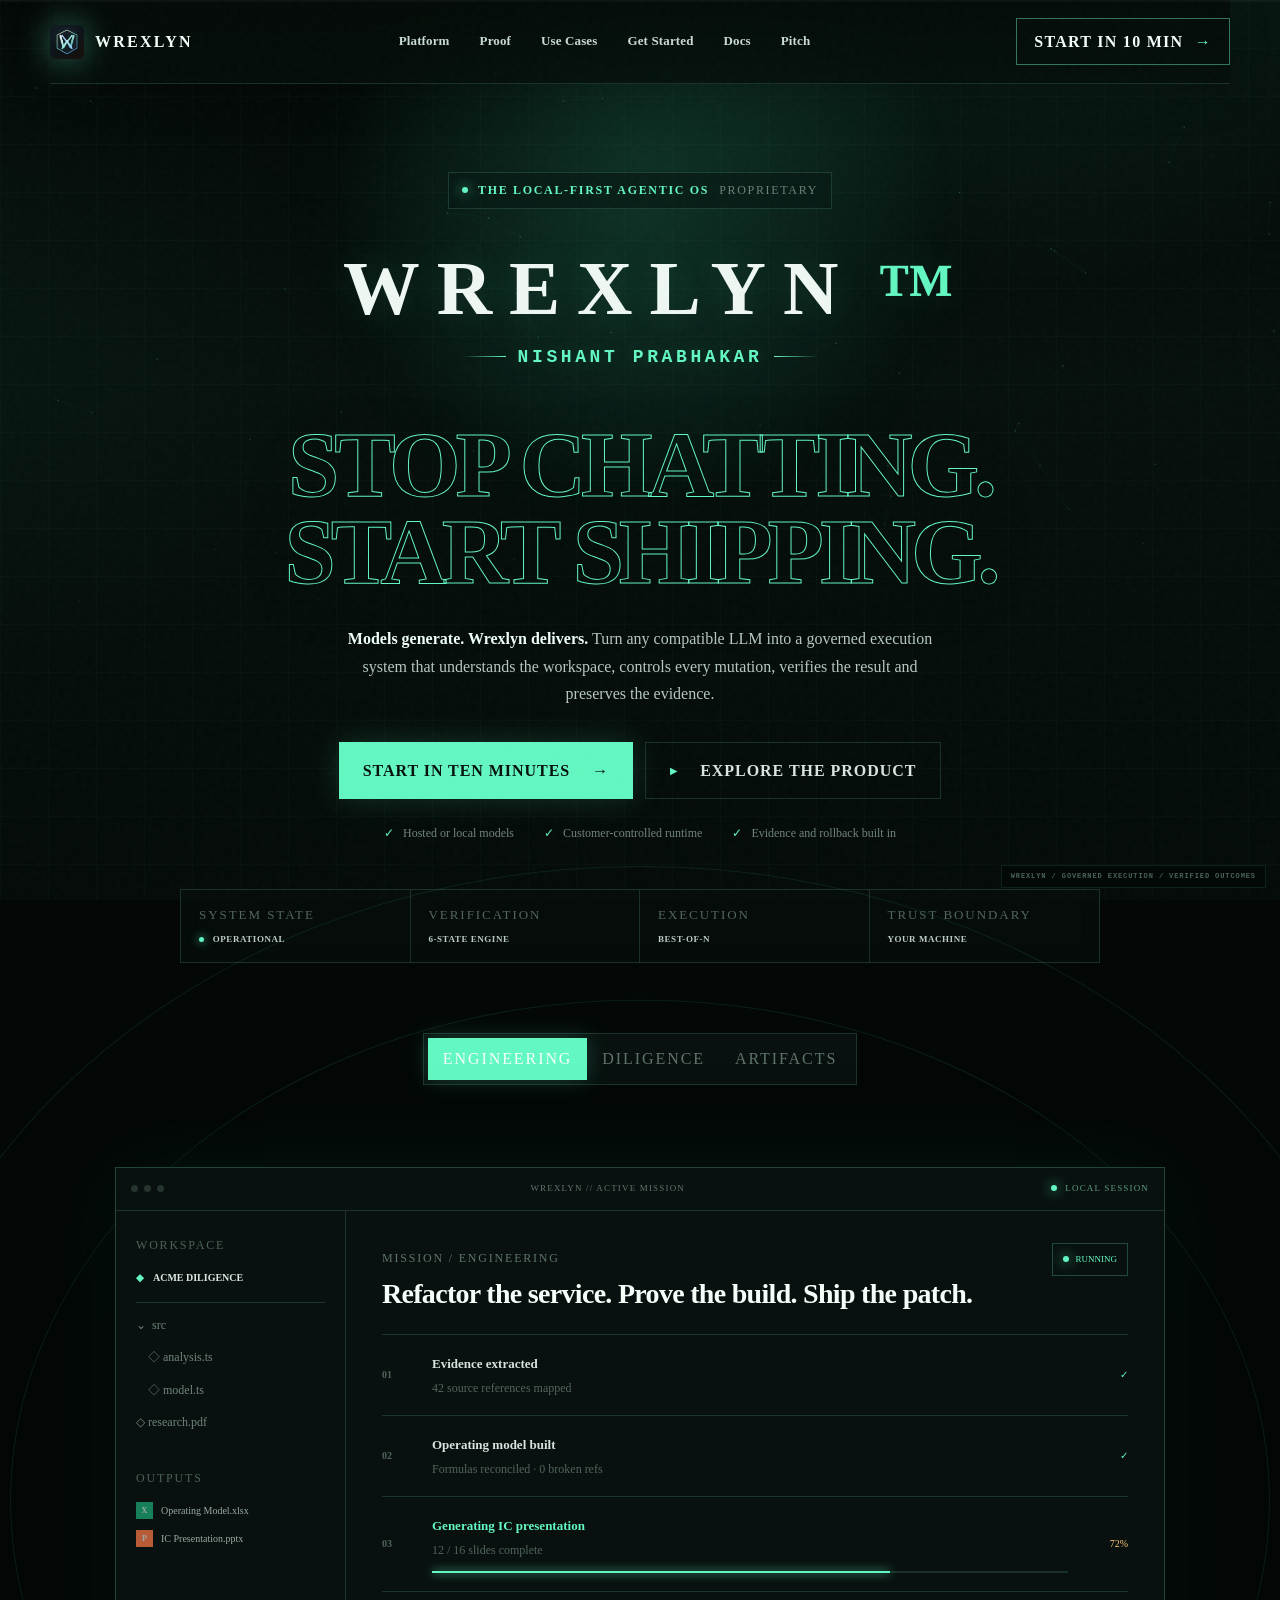
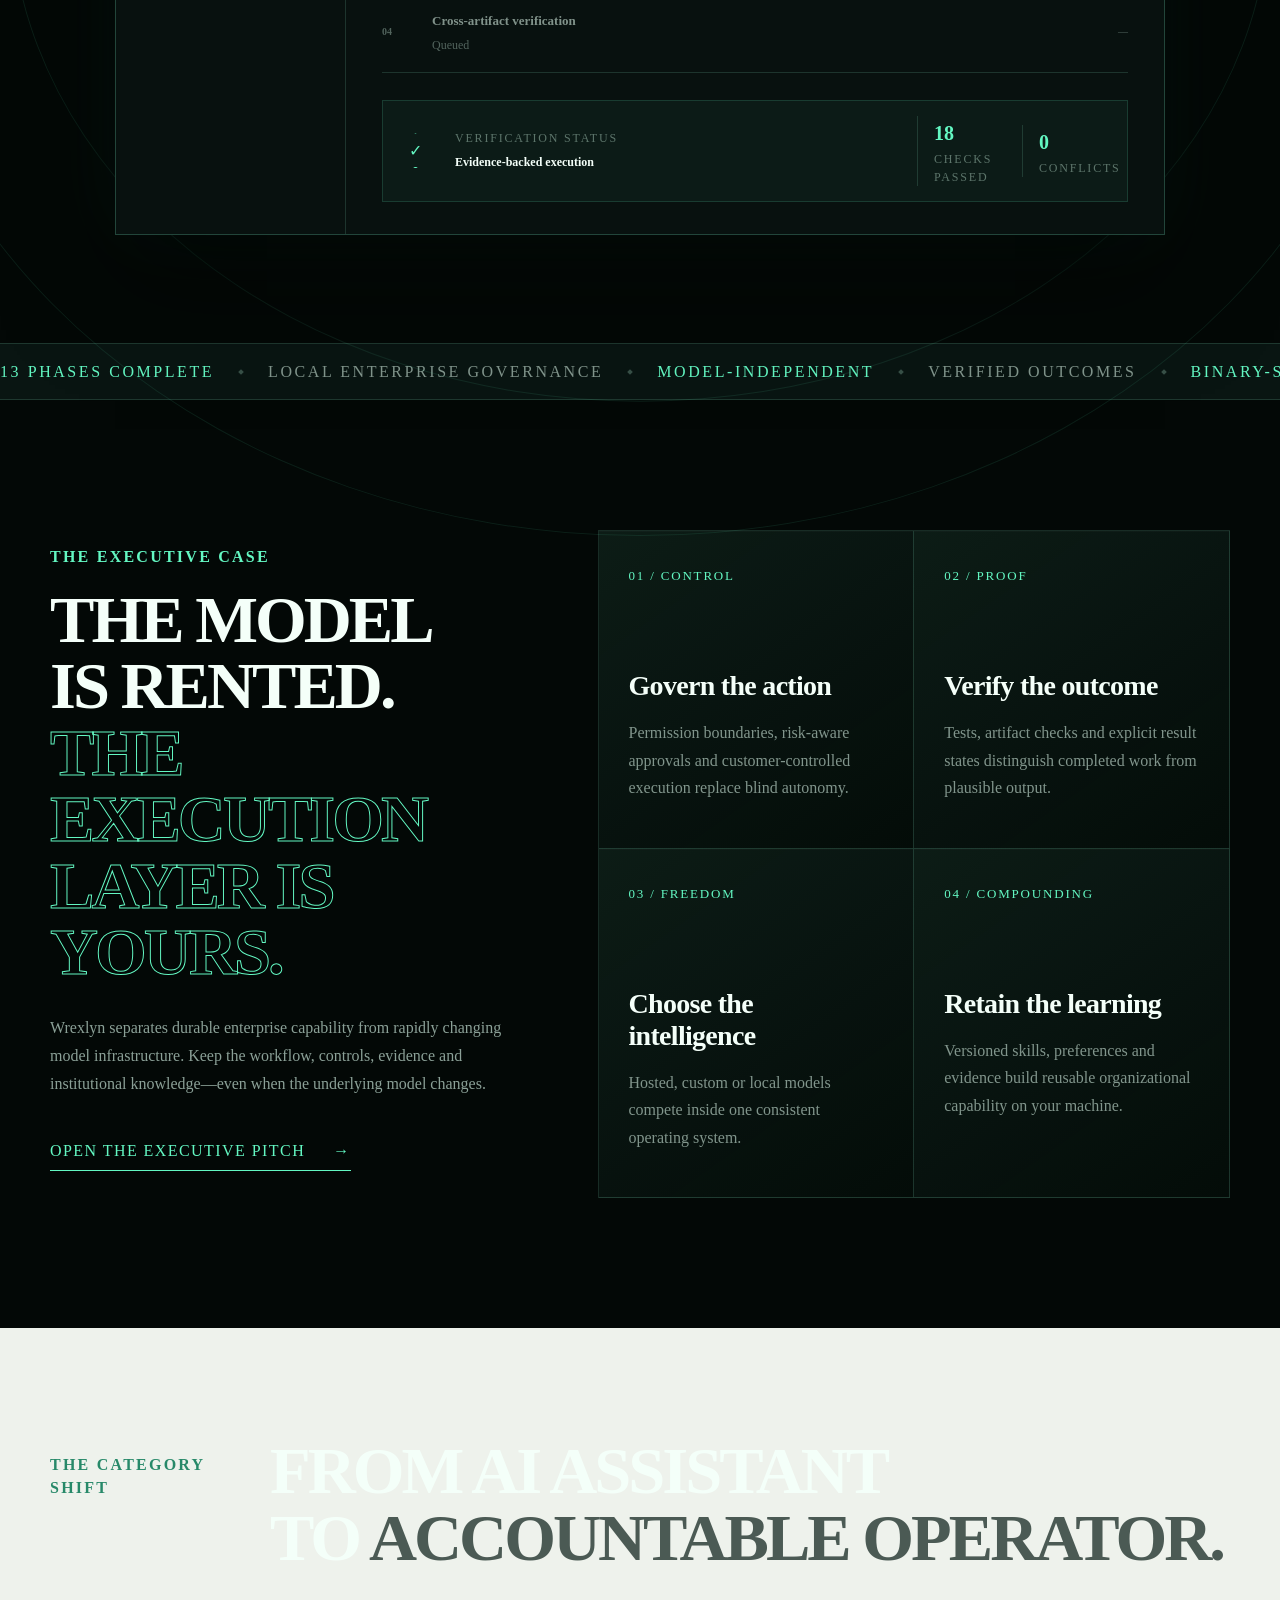
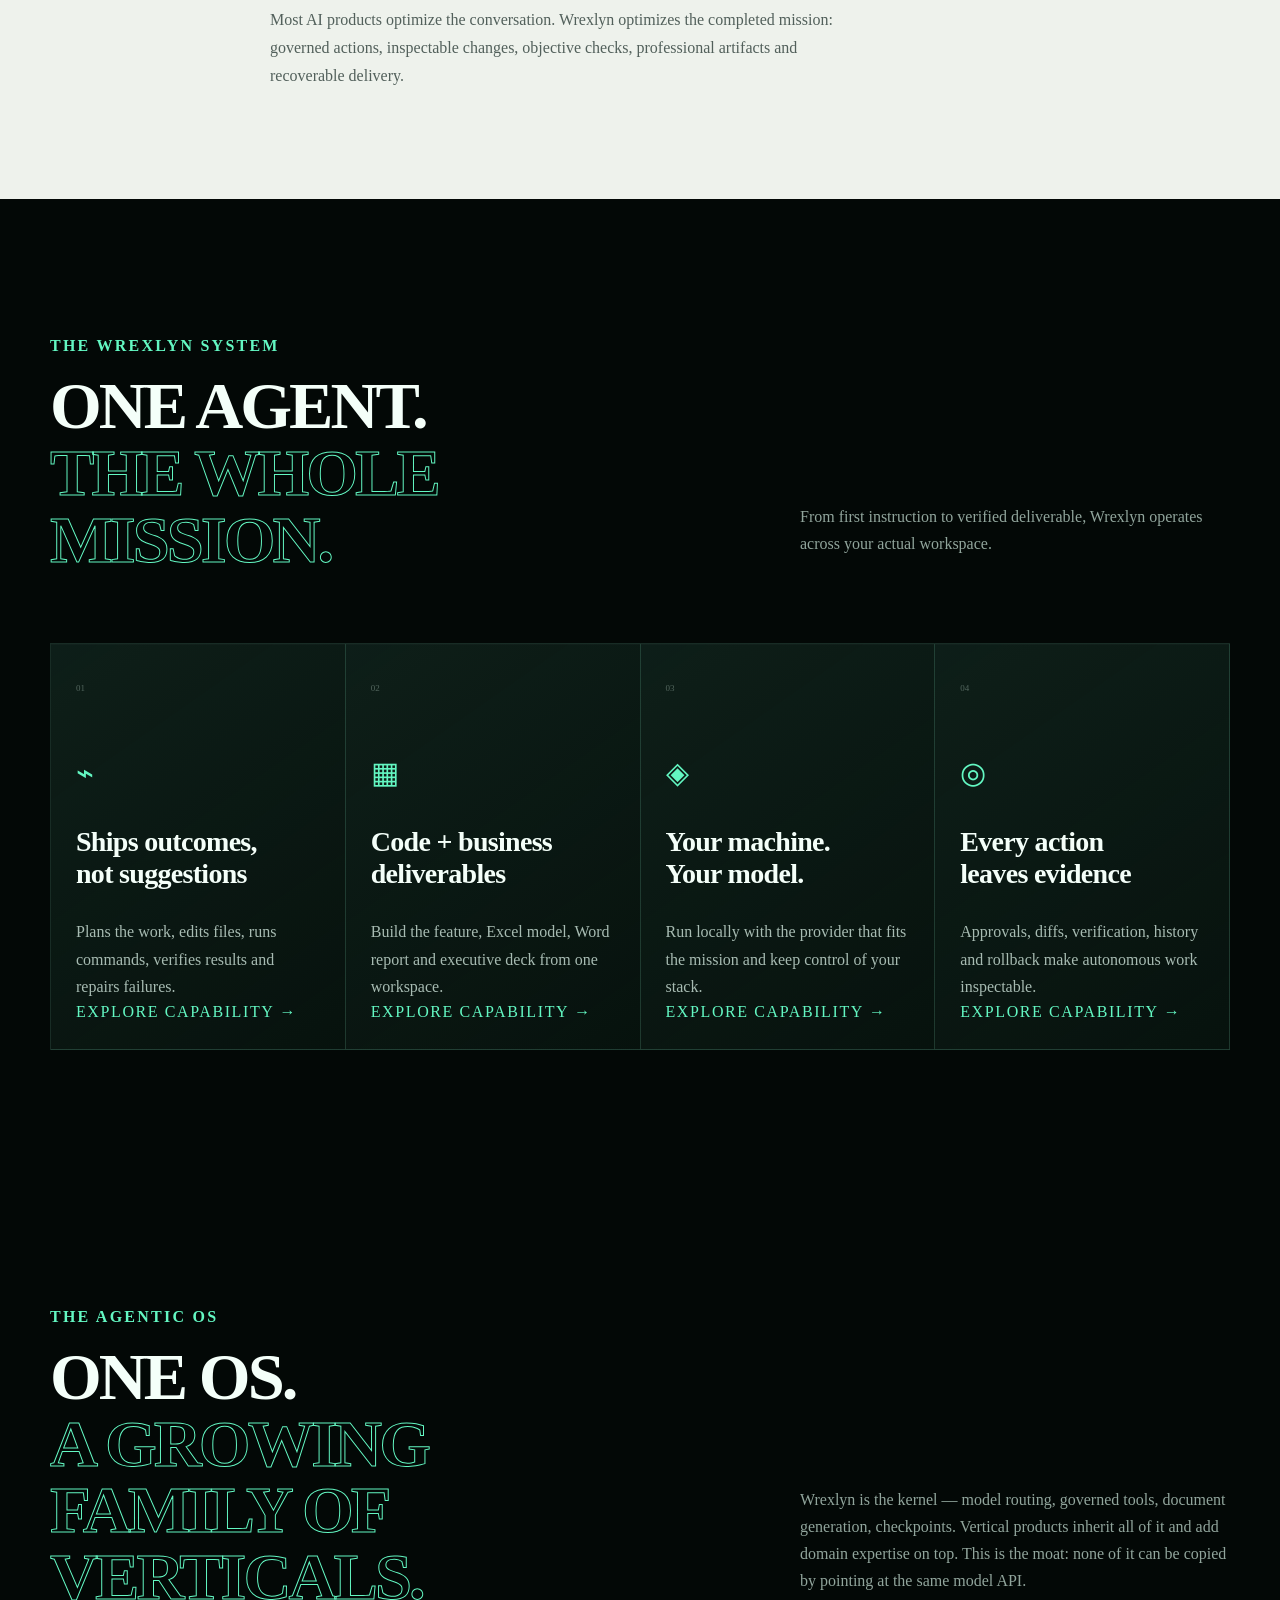
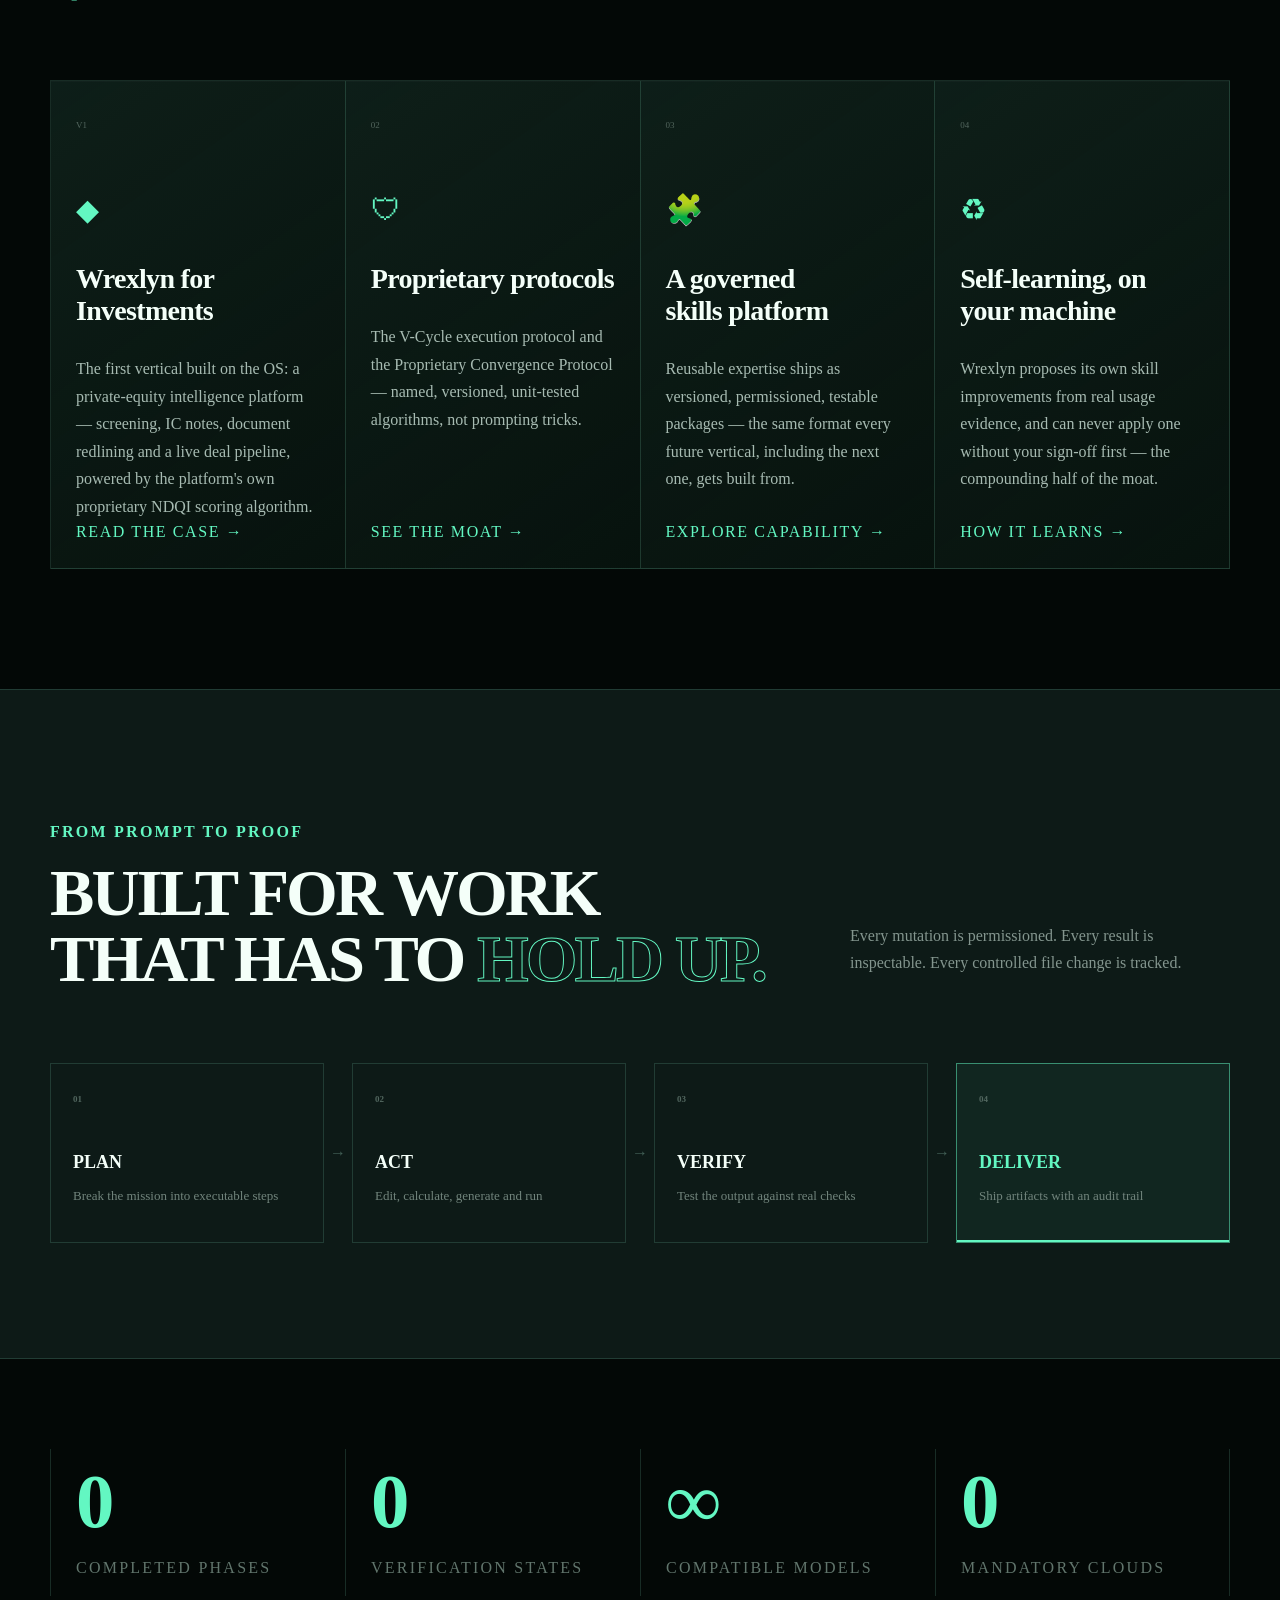
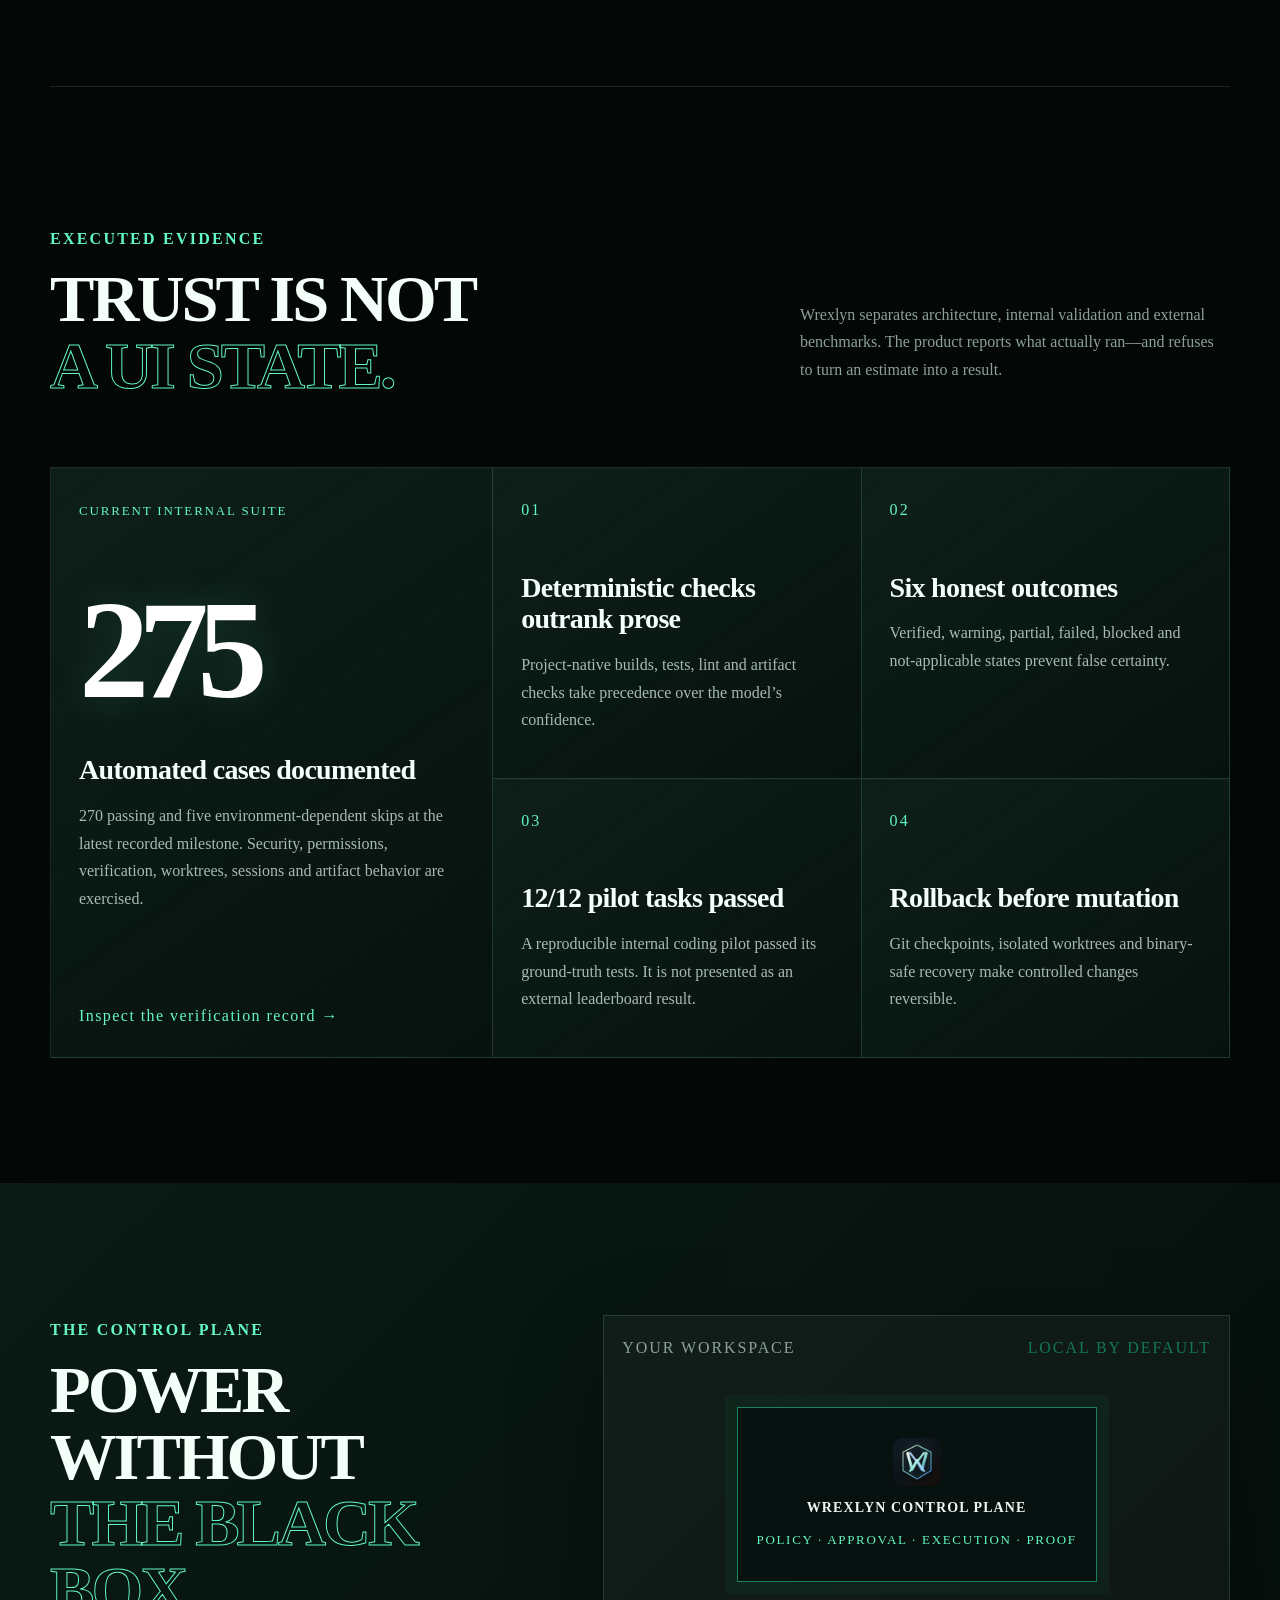
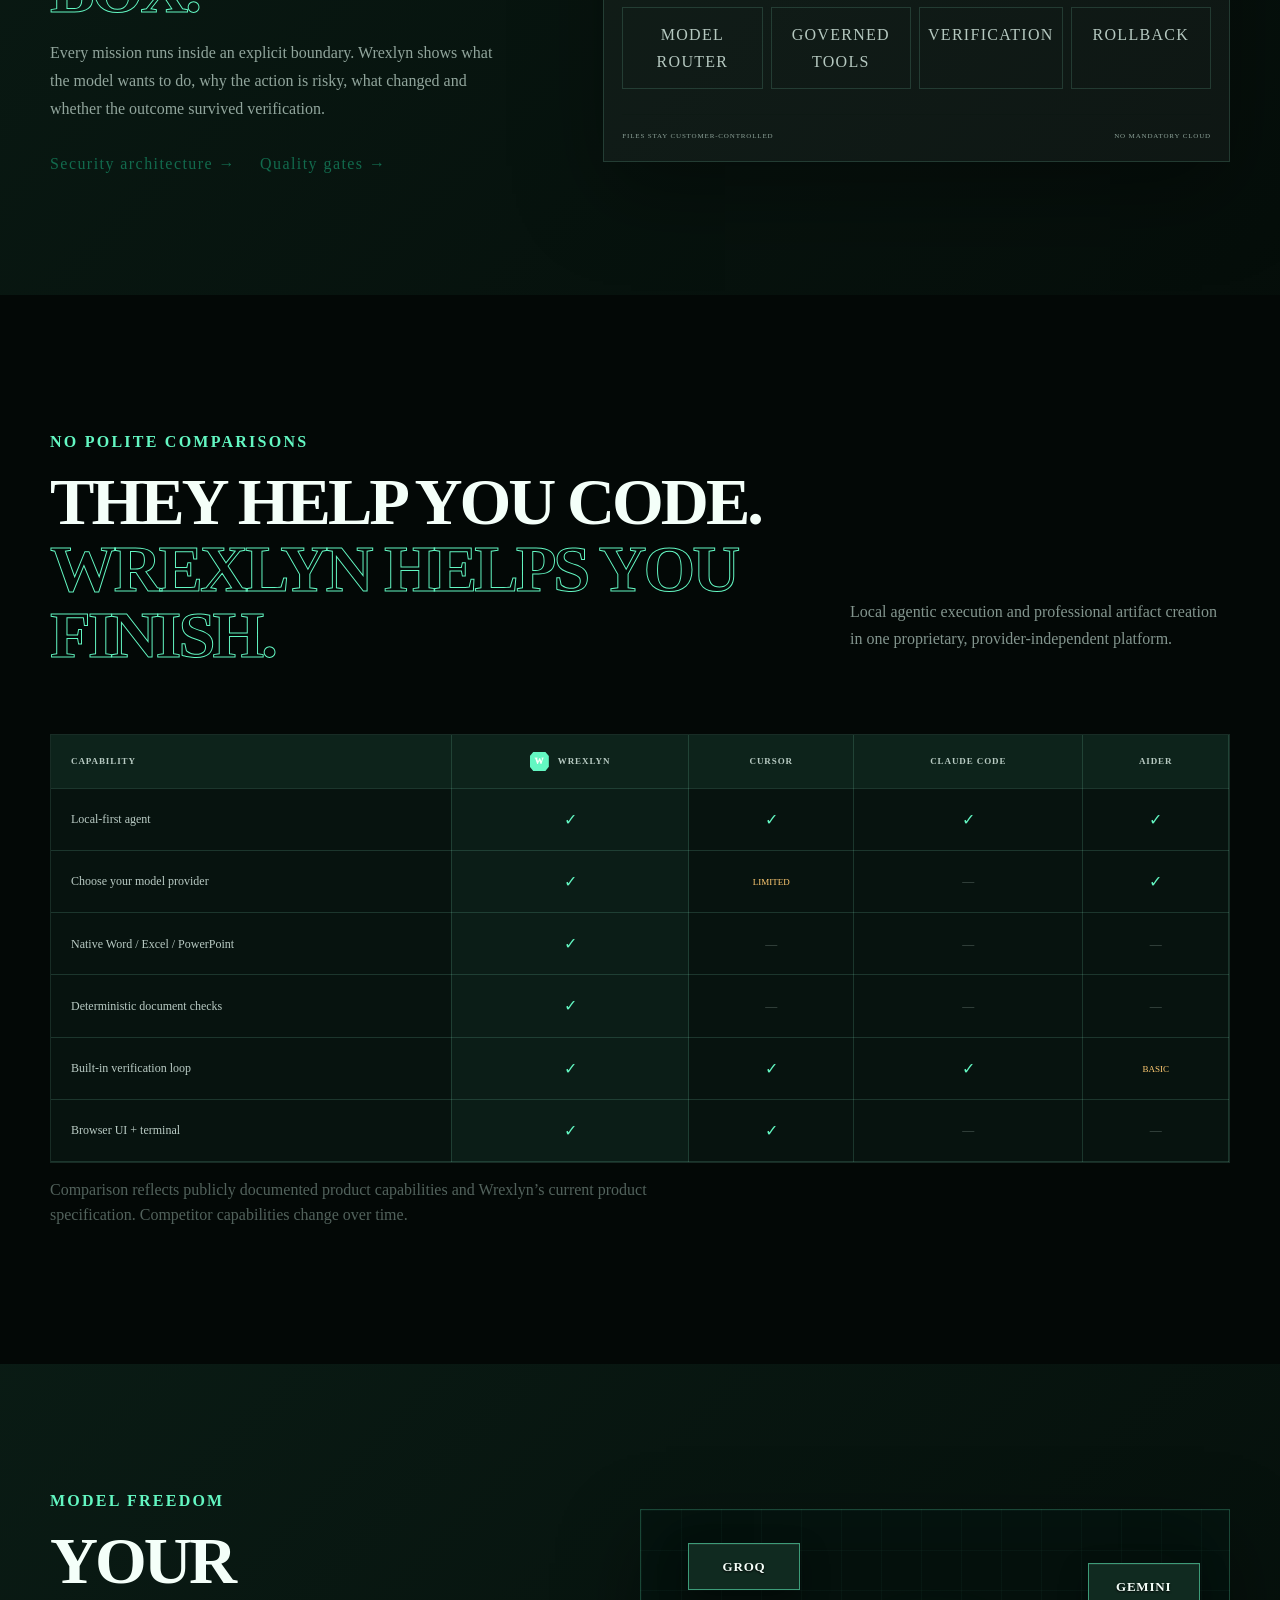
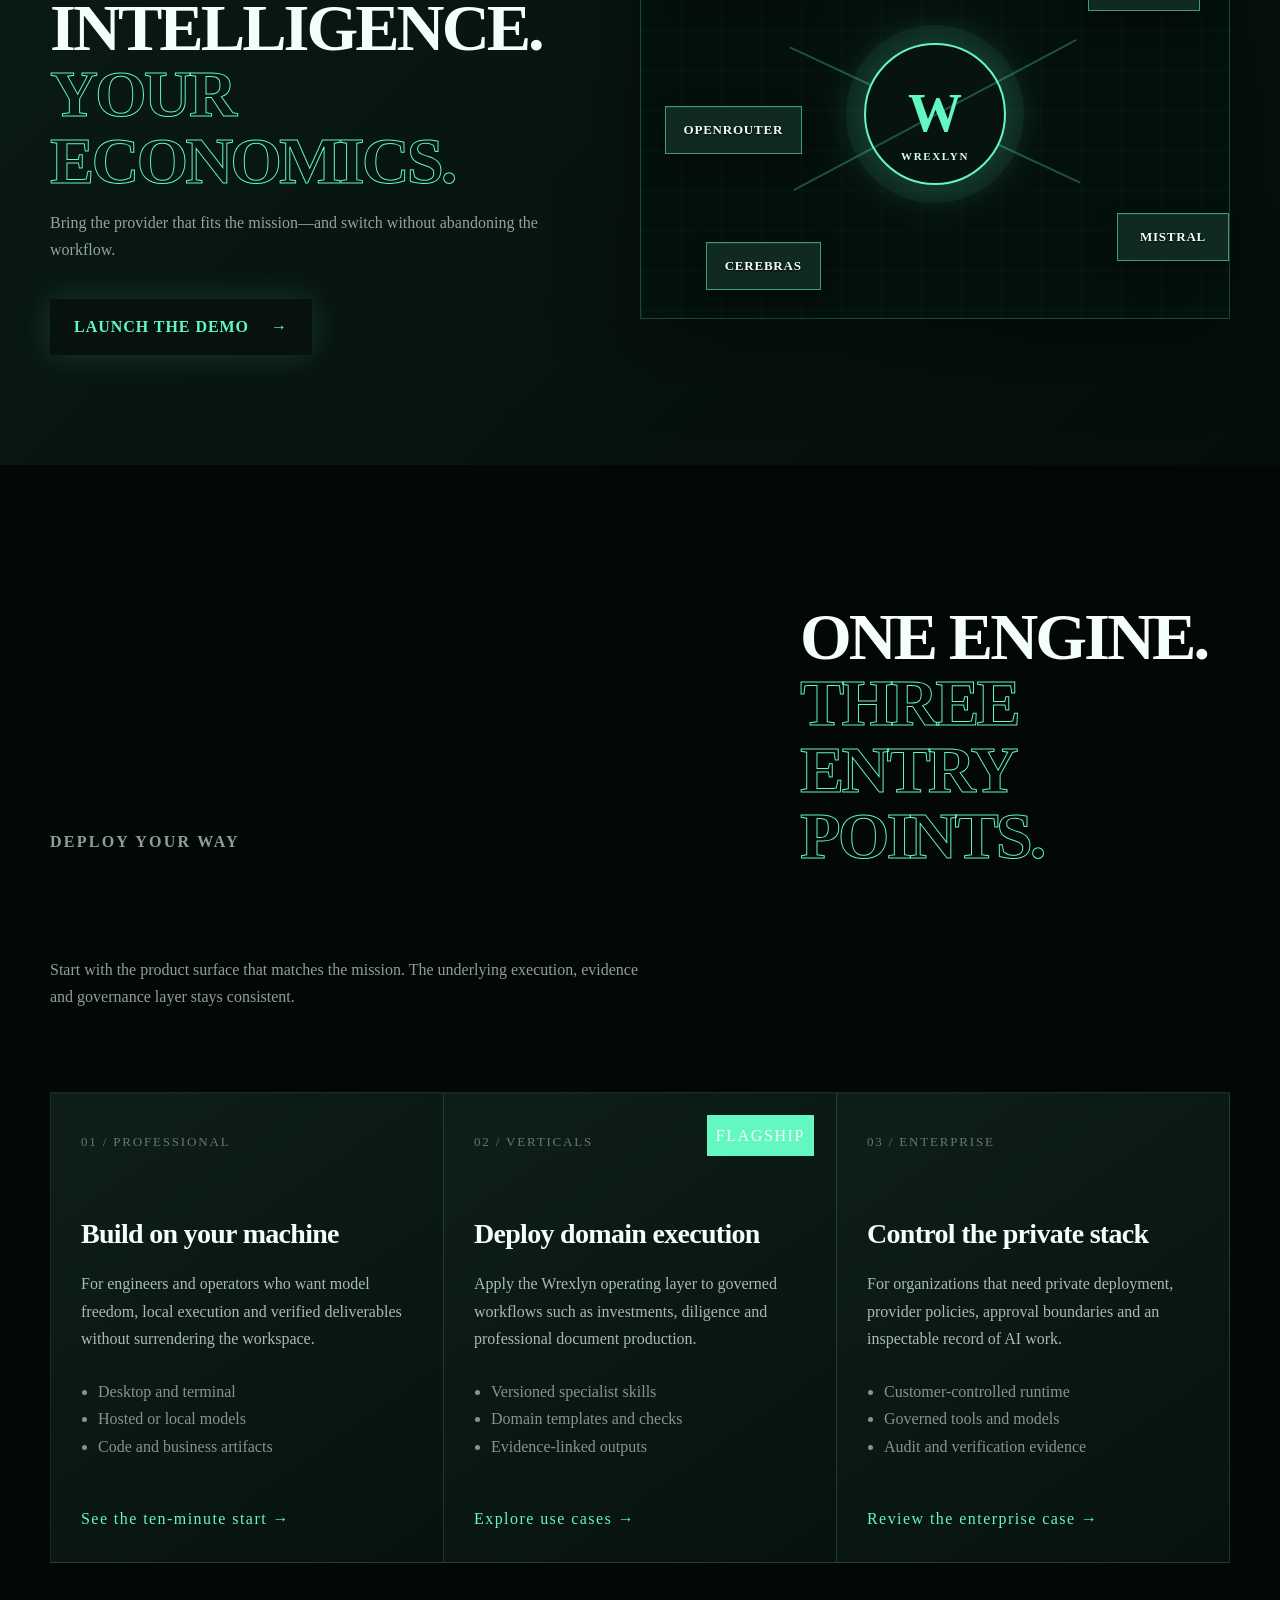
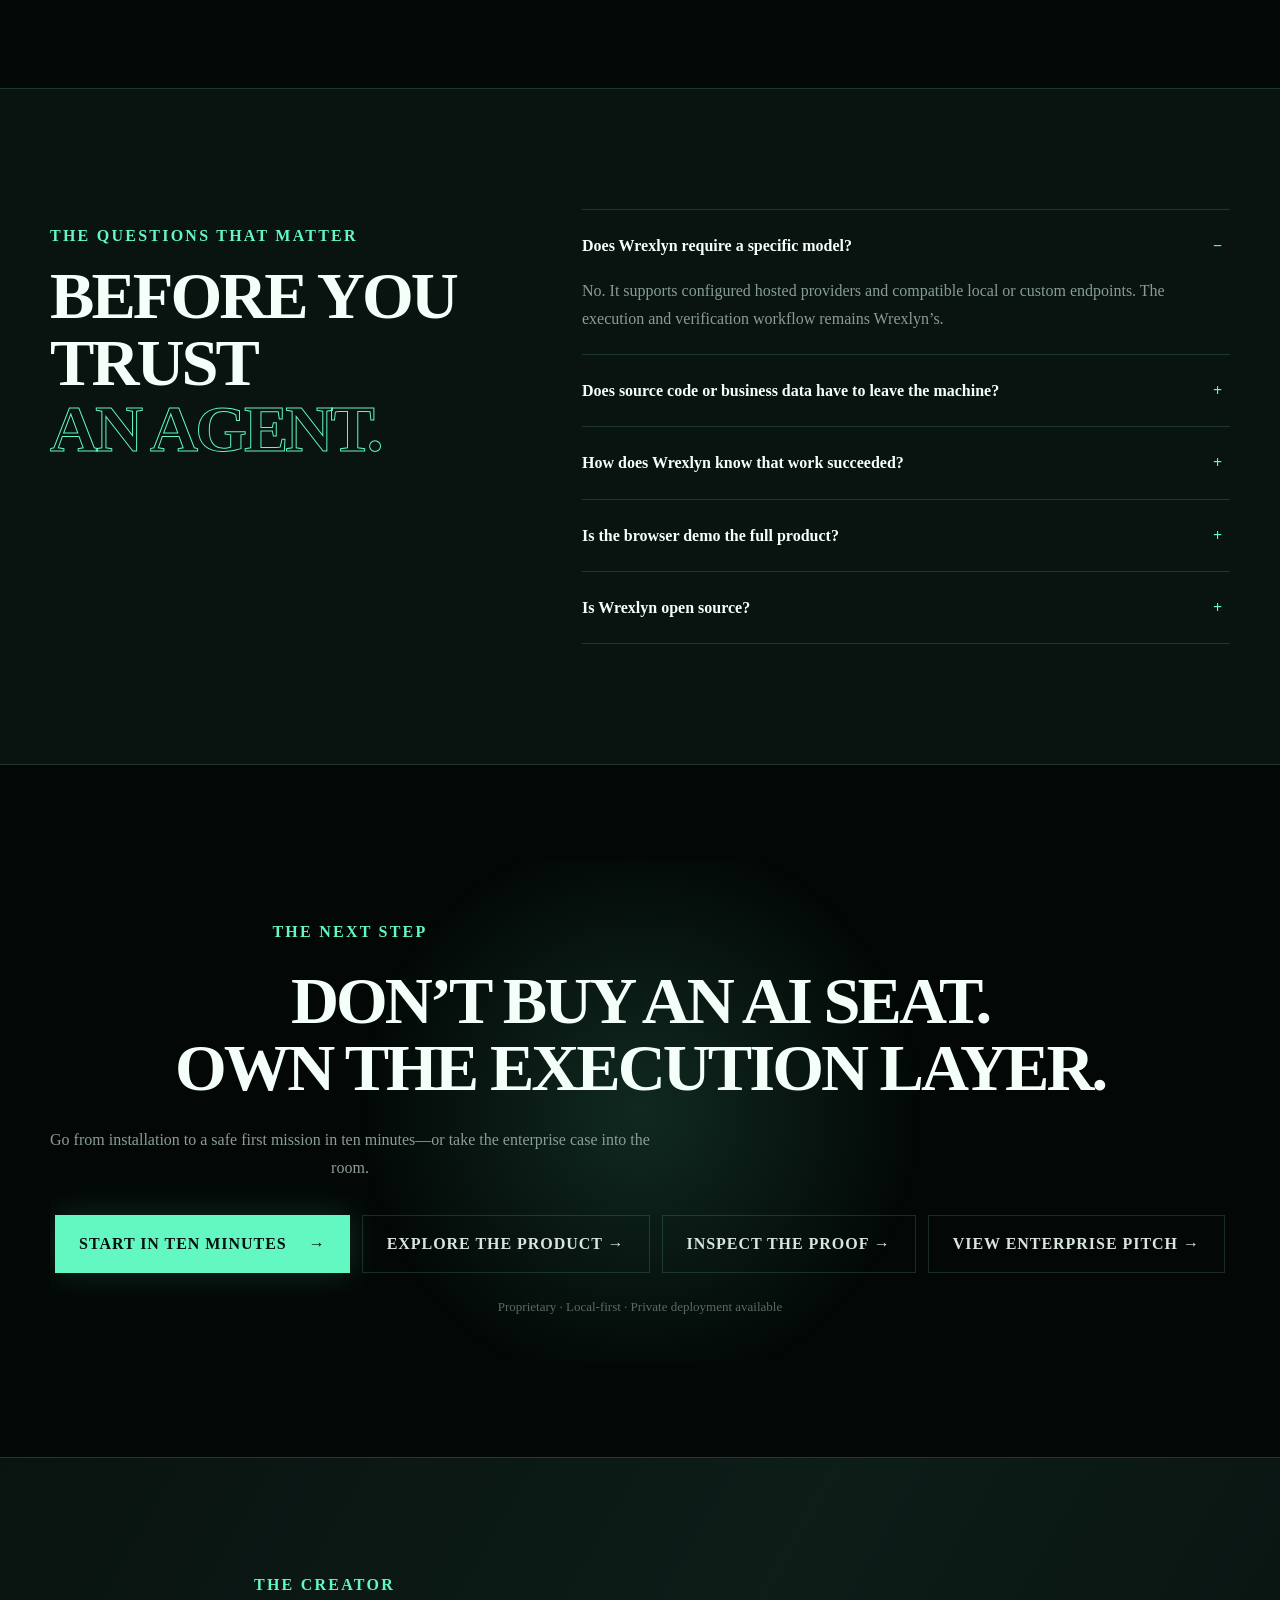
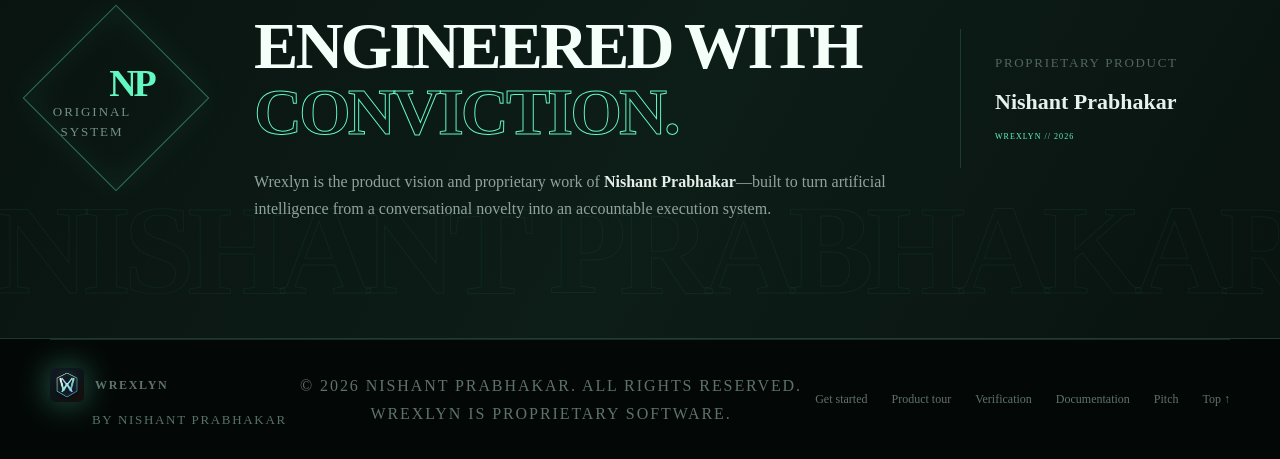
==== commit e646a90f: "Complete accessibility and metadata across site" ====
--- a/index.html
+++ b/index.html
@@ -4,6 +4,7 @@
   <meta charset="utf-8">
   <meta name="viewport" content="width=device-width,initial-scale=1">
   <meta name="description" content="Wrexlyn is the proprietary execution layer for AI work: run any compatible model, govern every action, verify every outcome and keep the evidence on infrastructure you control.">
+  <link rel="canonical" href="https://nishantsprabhakar.github.io/wrexlynwebsite/">
   <meta name="author" content="Nishant Prabhakar">
   <meta name="copyright" content="Copyright © 2026 Nishant Prabhakar. All rights reserved.">
   <meta property="og:title" content="Wrexlyn — Stop Chatting. Start Shipping.">
@@ -21,7 +22,7 @@
   <title>Wrexlyn — Stop Chatting. Start Shipping.</title>
   <link rel="icon" href="icon-512.png">
   <link rel="stylesheet" href="landing.css?v=20260827">
-  <link rel="stylesheet" href="wrexlyn-theme.css?v=20260828">
+  <link rel="stylesheet" href="wrexlyn-theme.css?v=20260828a">
   <script type="application/ld+json">
   {
     "@context": "https://schema.org",
--- a/wrexlyn-theme.css
+++ b/wrexlyn-theme.css
@@ -51,6 +51,8 @@
 }
 body.wrexlyn-site ::selection{background:var(--wx-mint);color:#04100b}
 body.wrexlyn-site :focus-visible{outline:2px solid var(--wx-mint);outline-offset:4px}
+.global-skip{position:fixed;left:16px;top:-70px;z-index:9999;padding:12px 16px;background:var(--wx-mint);color:#03100a !important;border:1px solid #baffdf;font:800 13px/1.2 ui-monospace,"Cascadia Code",monospace;text-decoration:none;box-shadow:0 16px 40px rgba(0,0,0,.35);transition:top .18s ease}
+.global-skip:focus{top:14px}
 body.wrexlyn-site::-webkit-scrollbar{width:10px;height:10px}
 body.wrexlyn-site::-webkit-scrollbar-track{background:var(--wx-bg-deep)}
 body.wrexlyn-site::-webkit-scrollbar-thumb{background:#1e4a3a;border:2px solid var(--wx-bg-deep)}
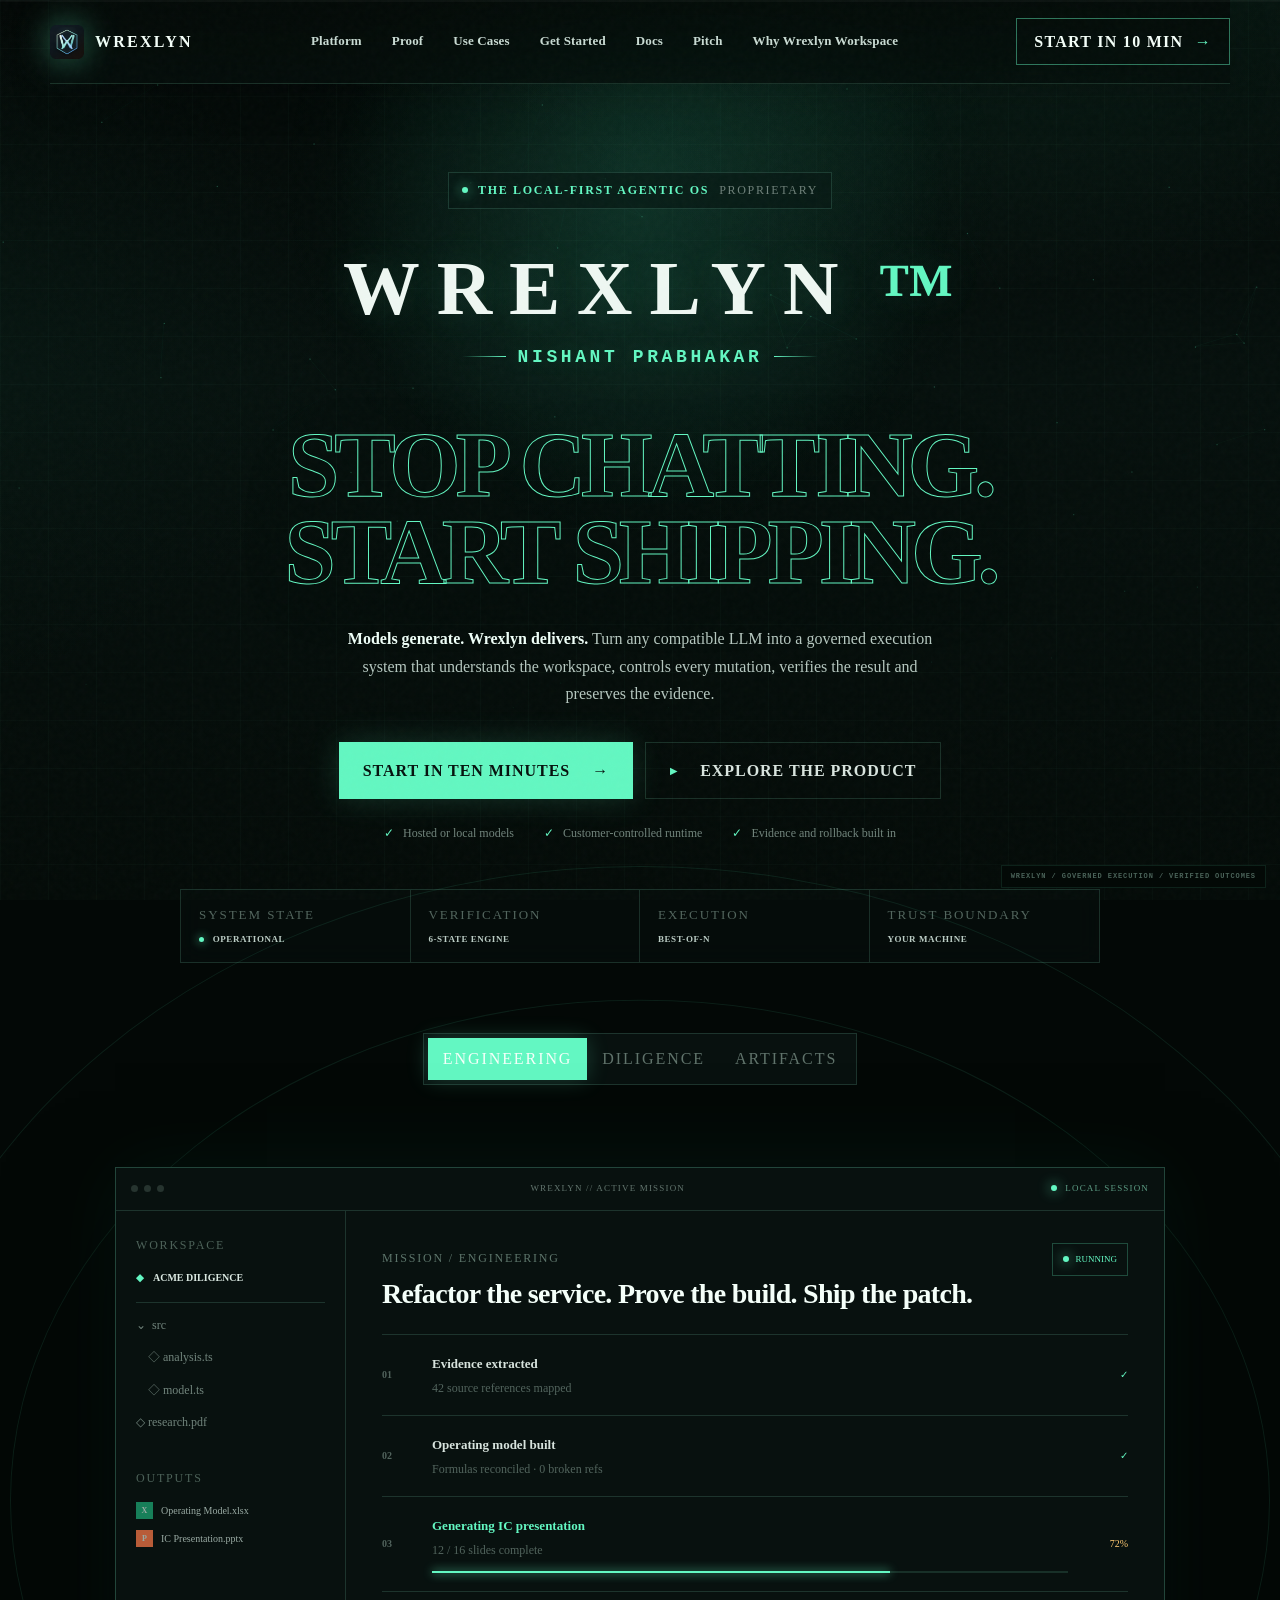
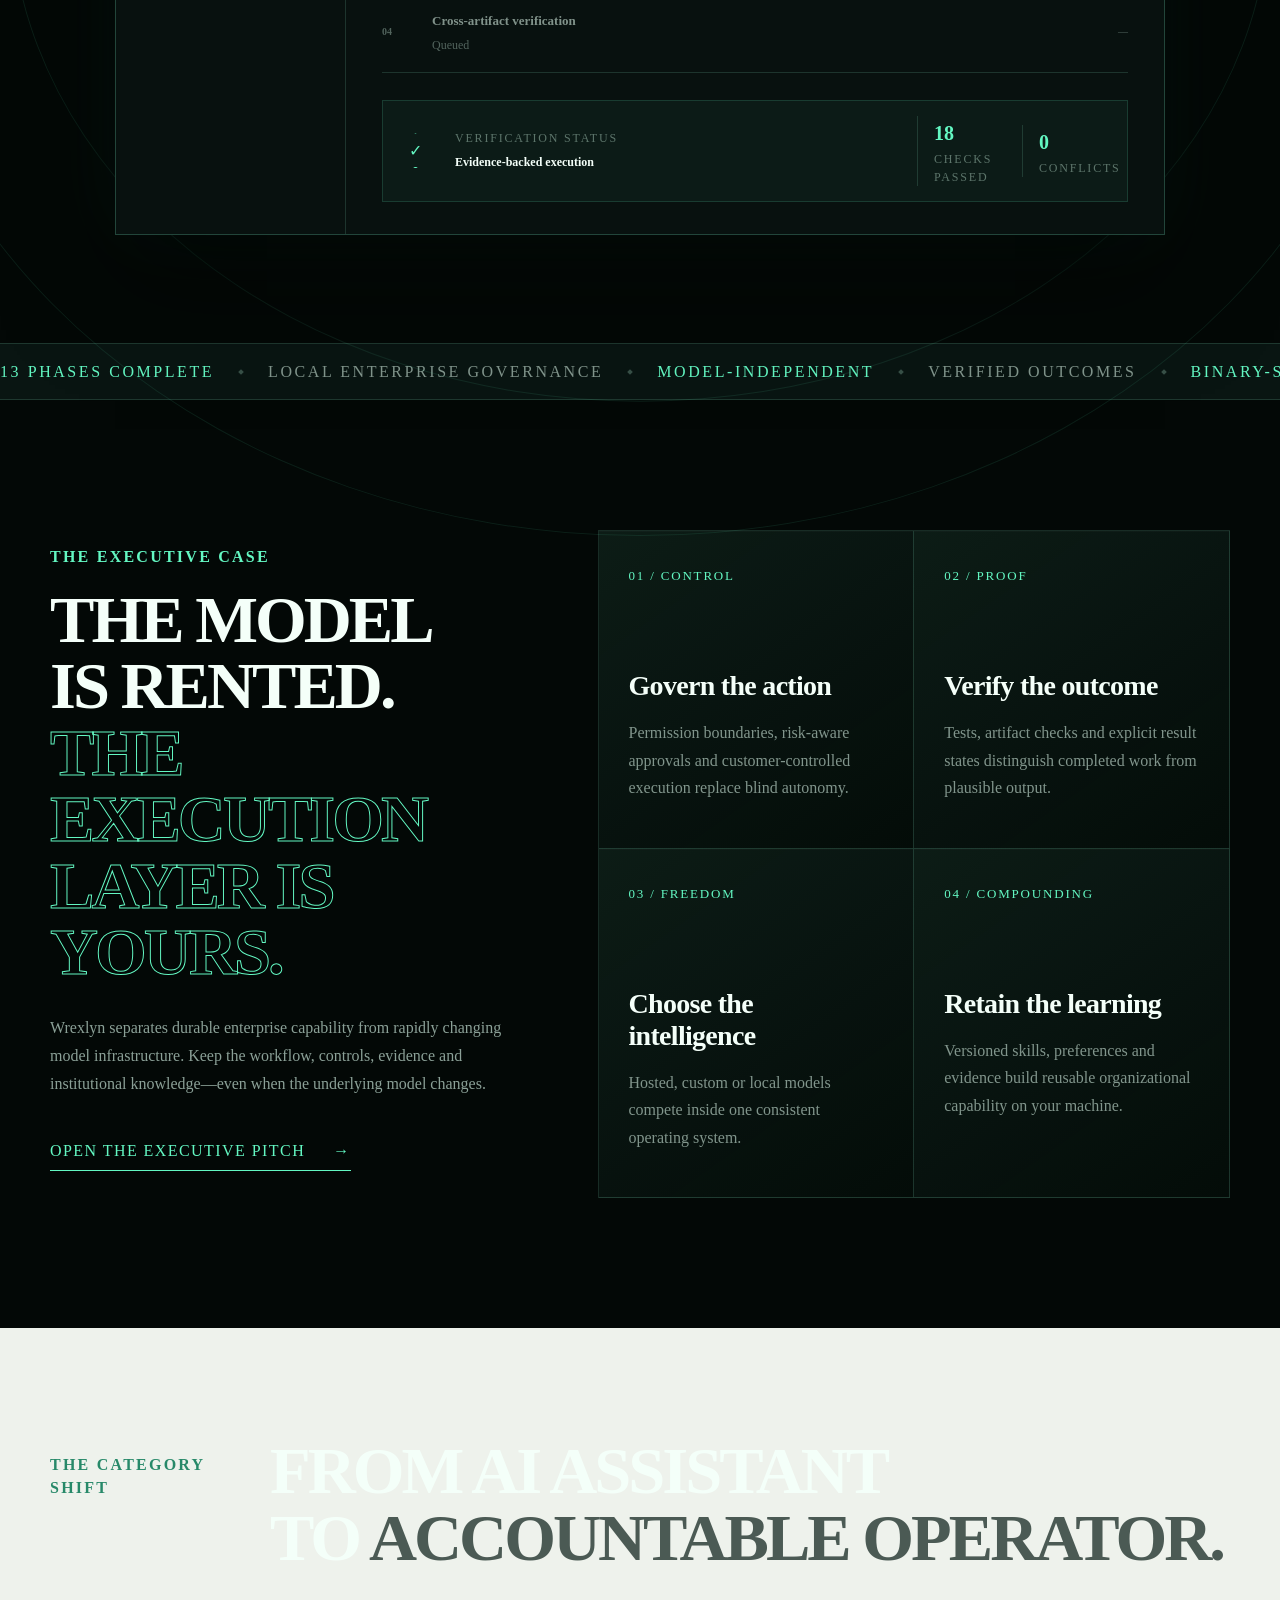
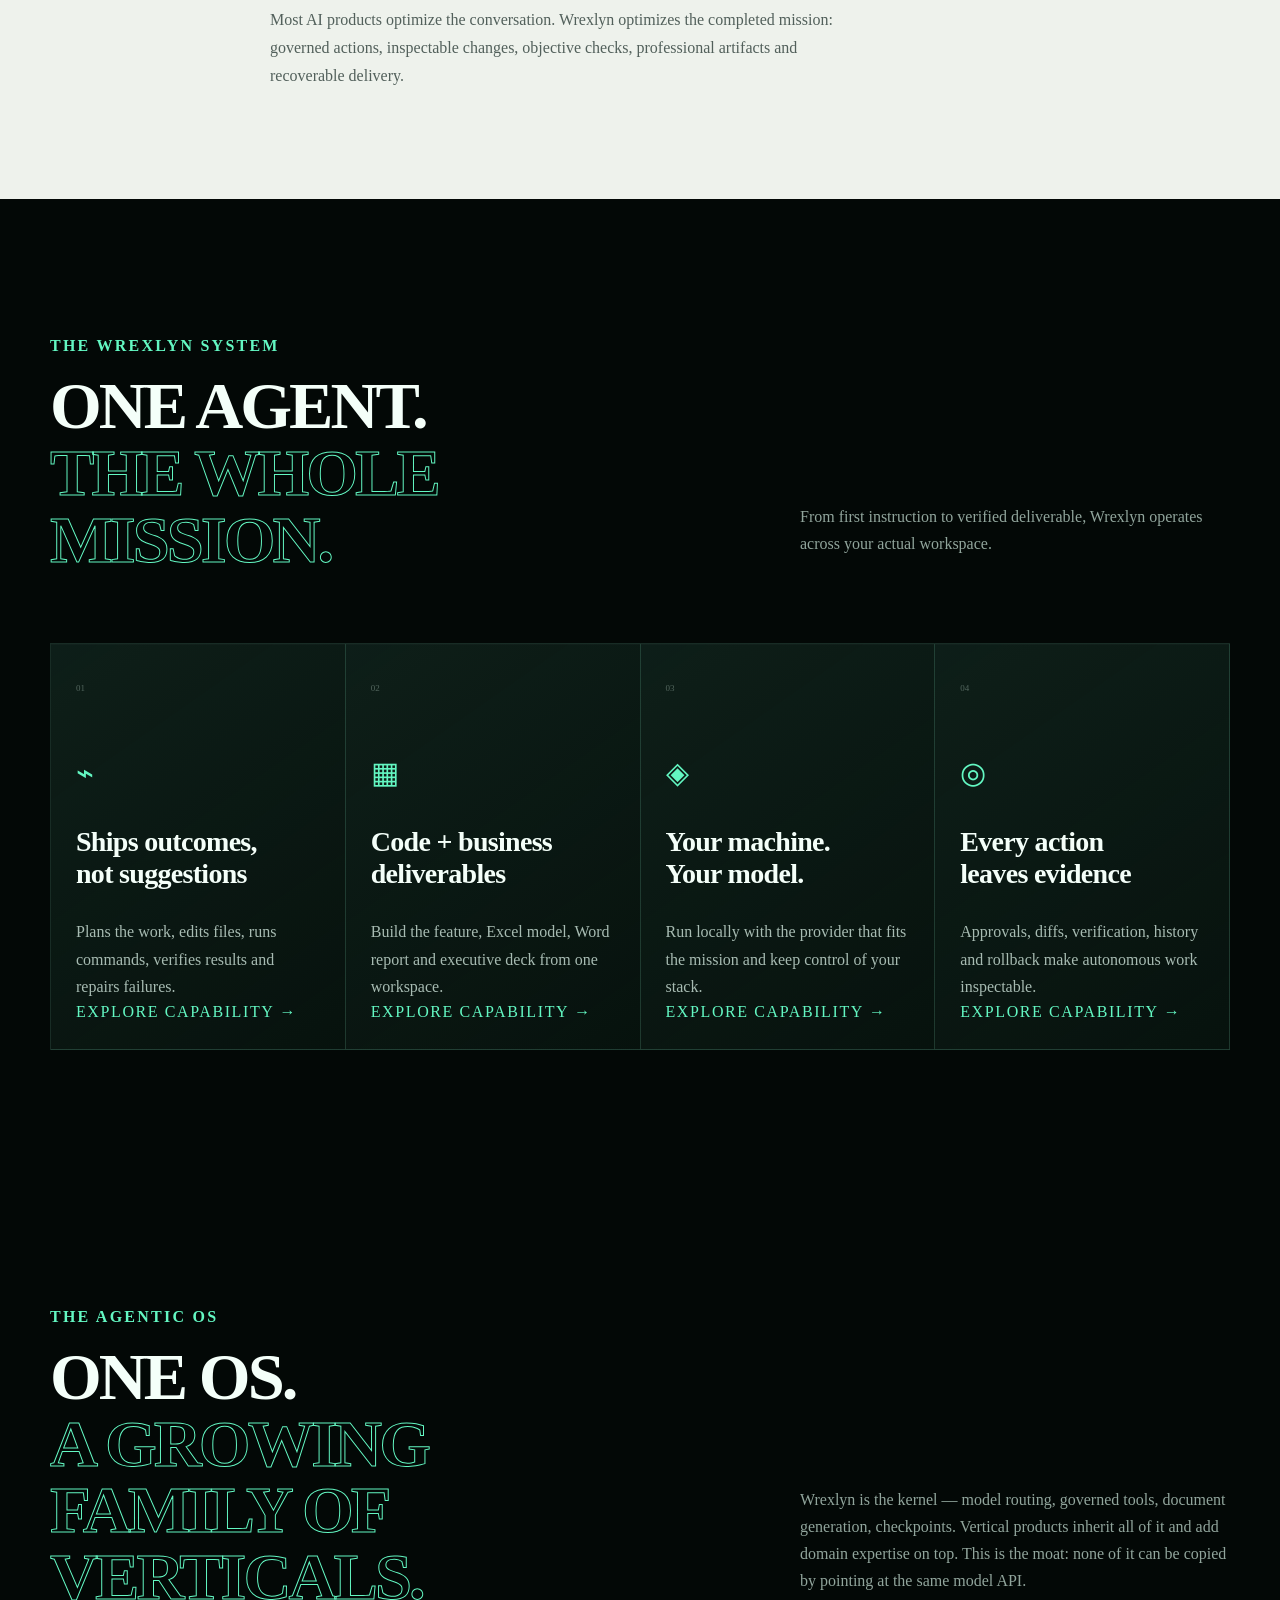
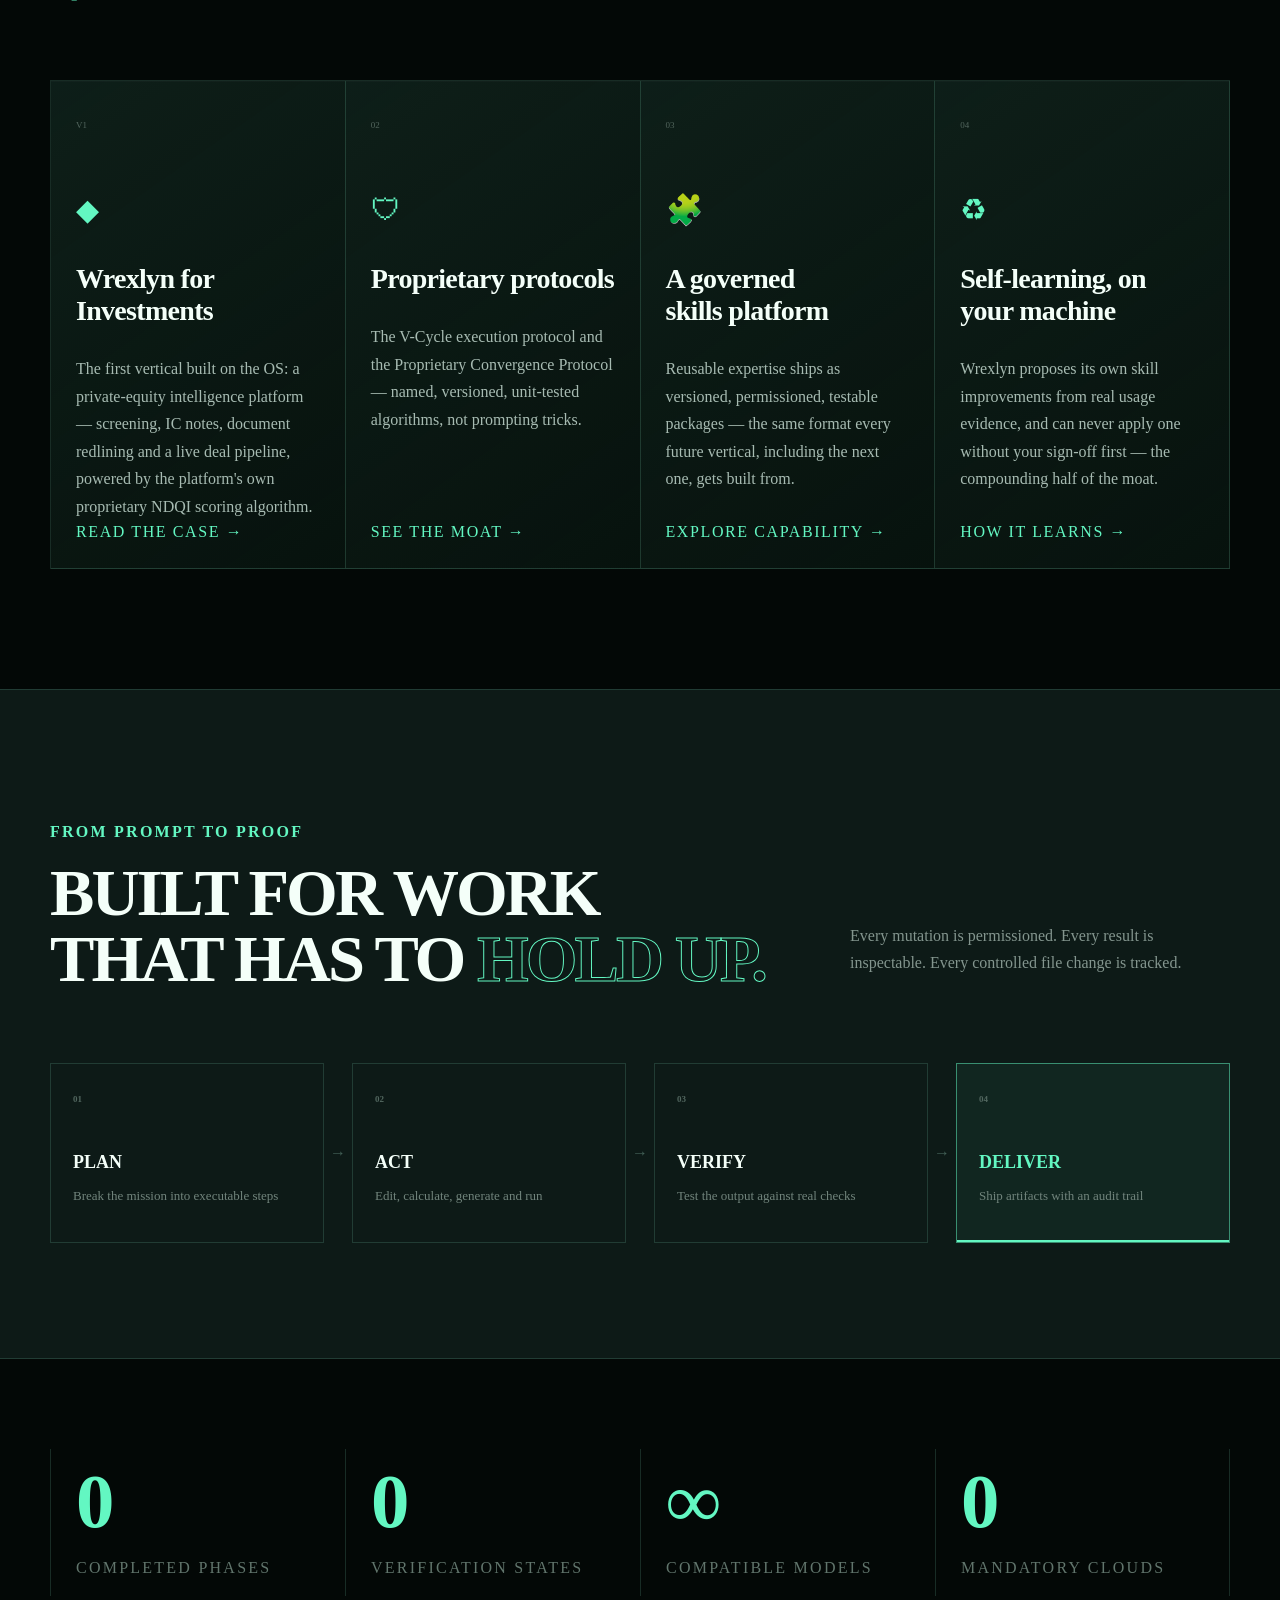
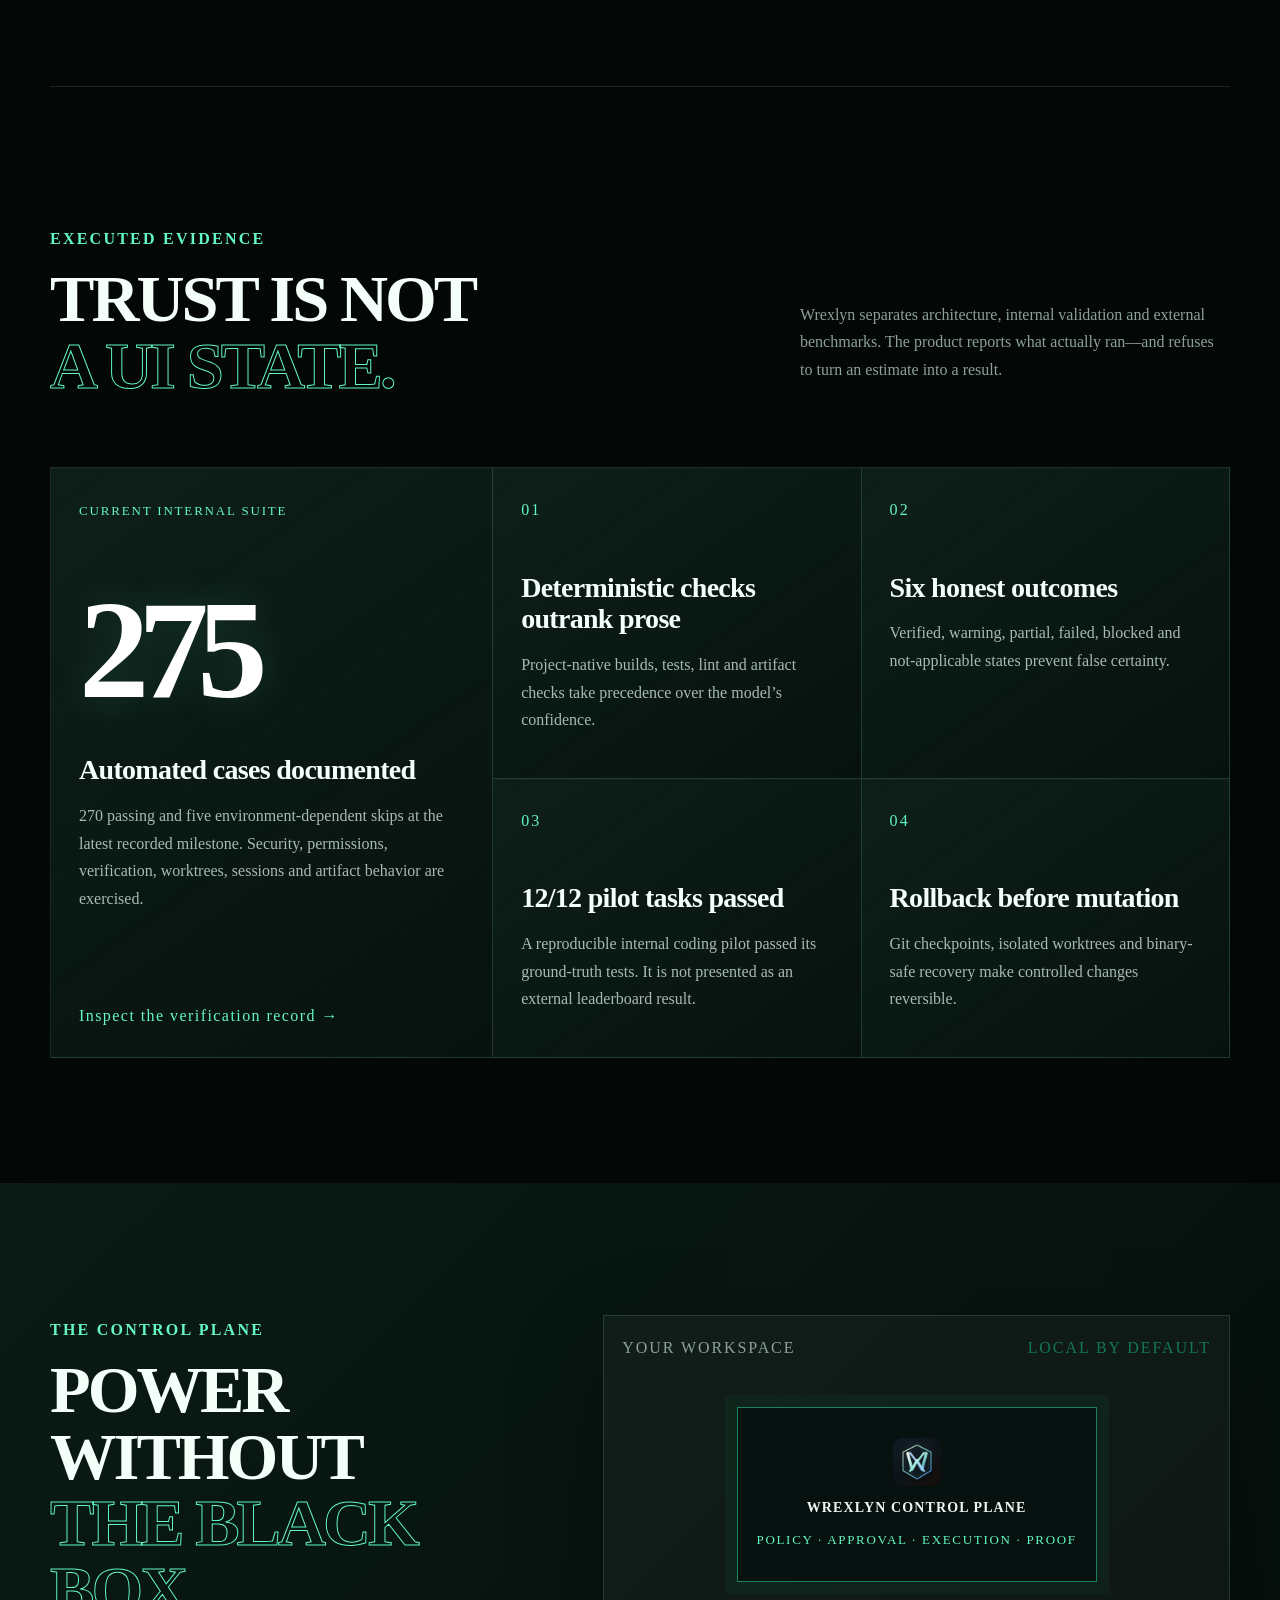
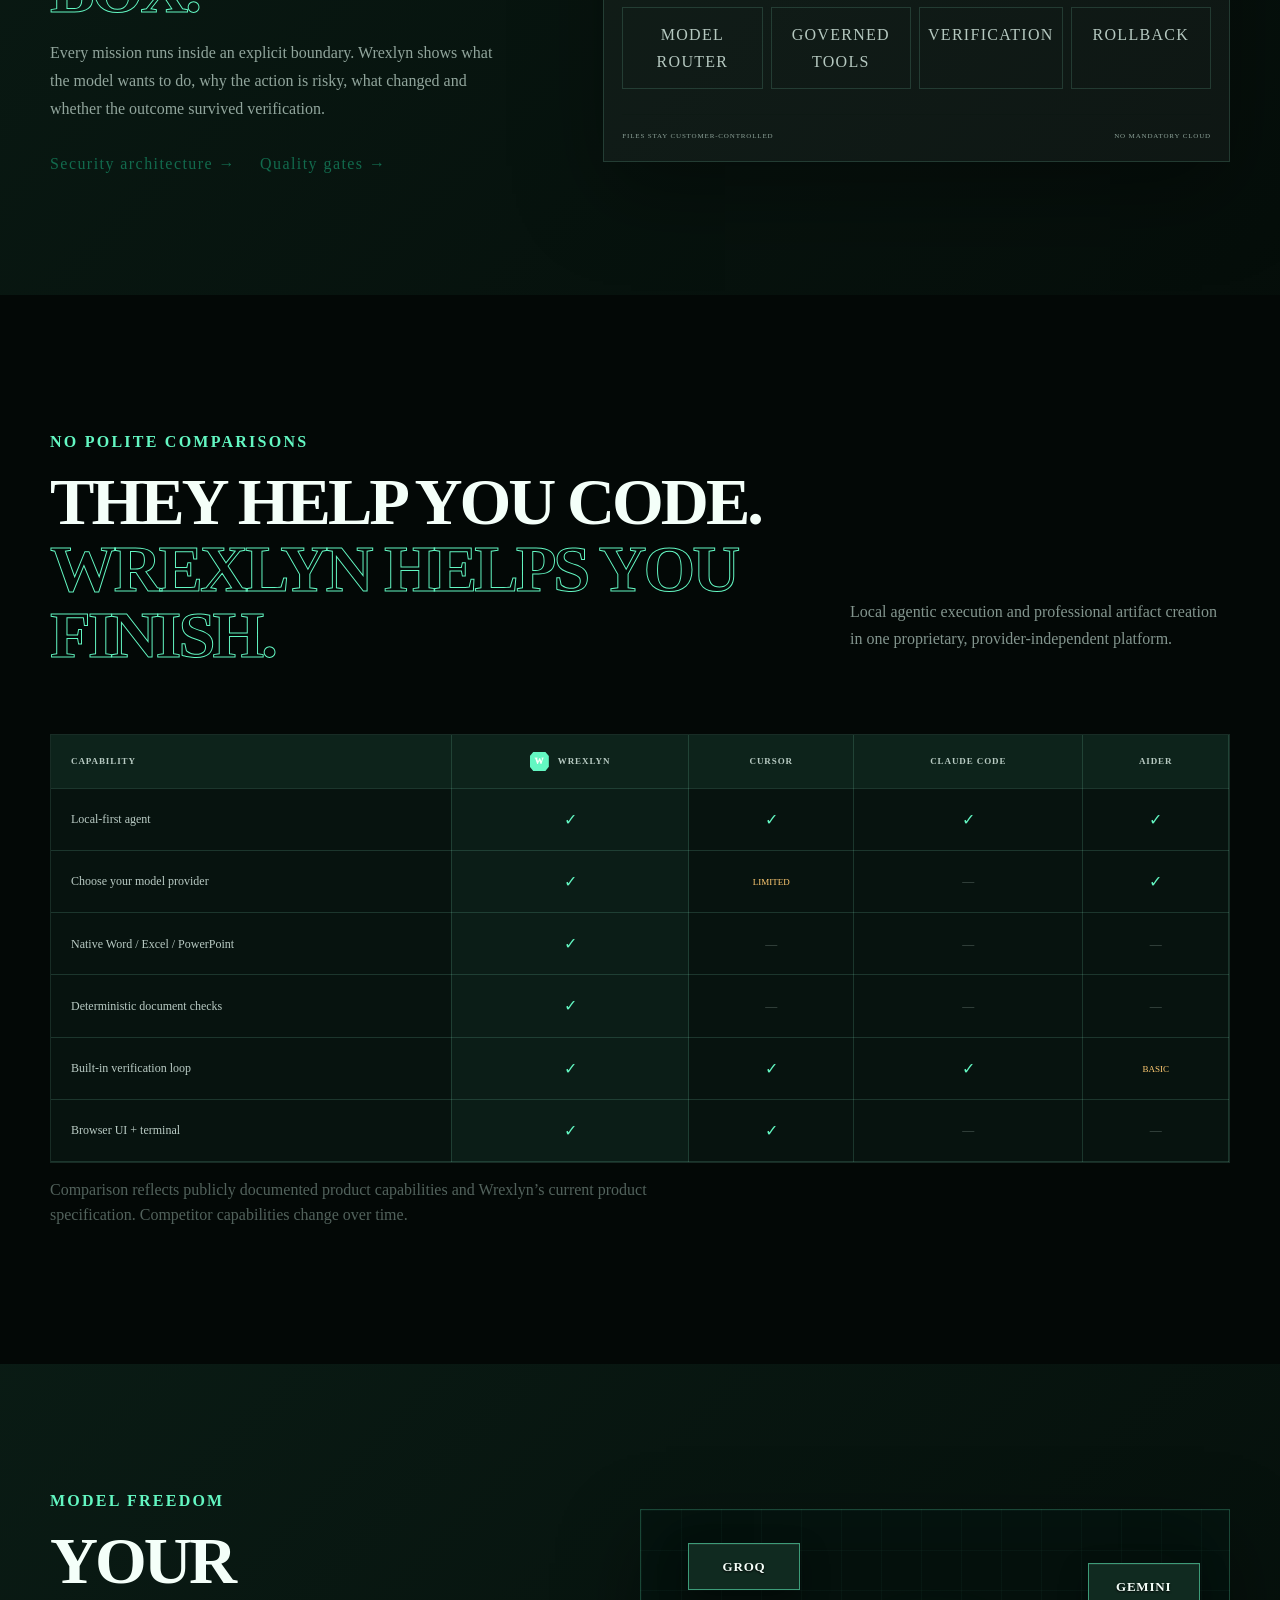
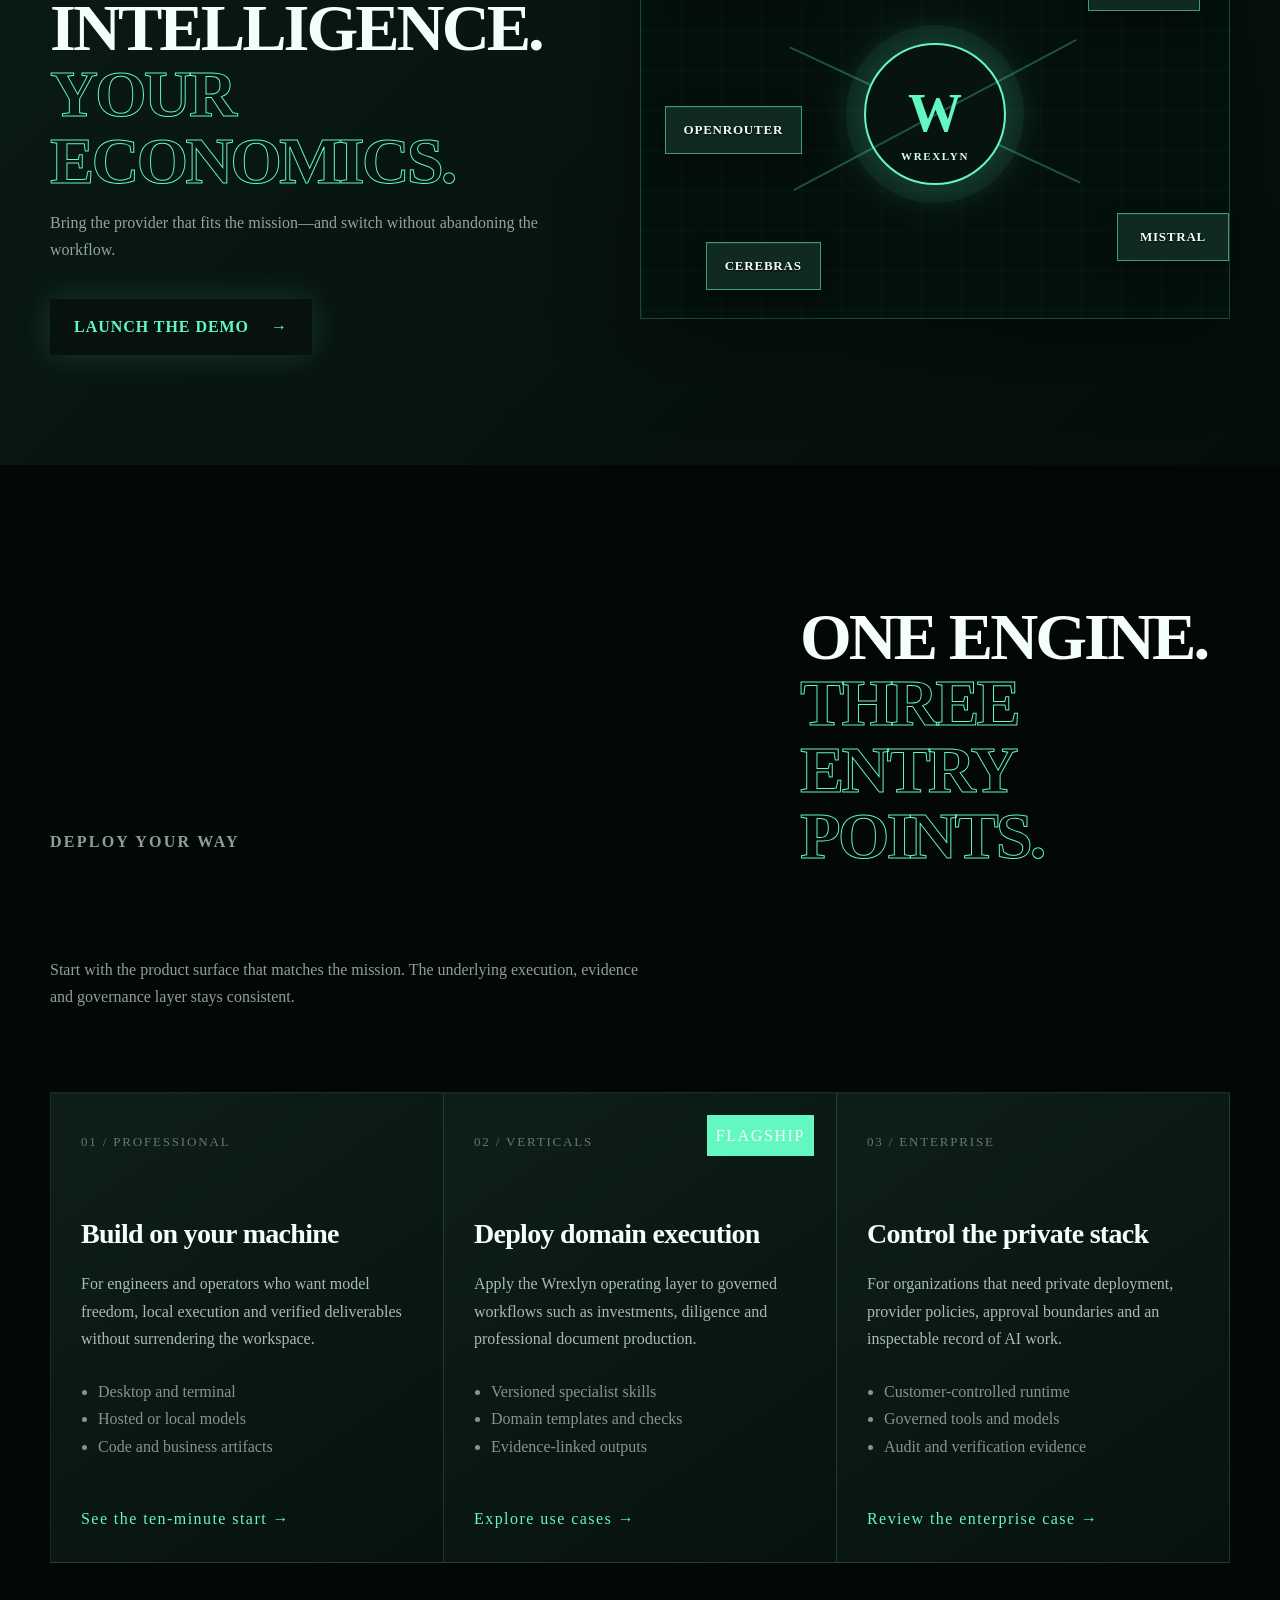
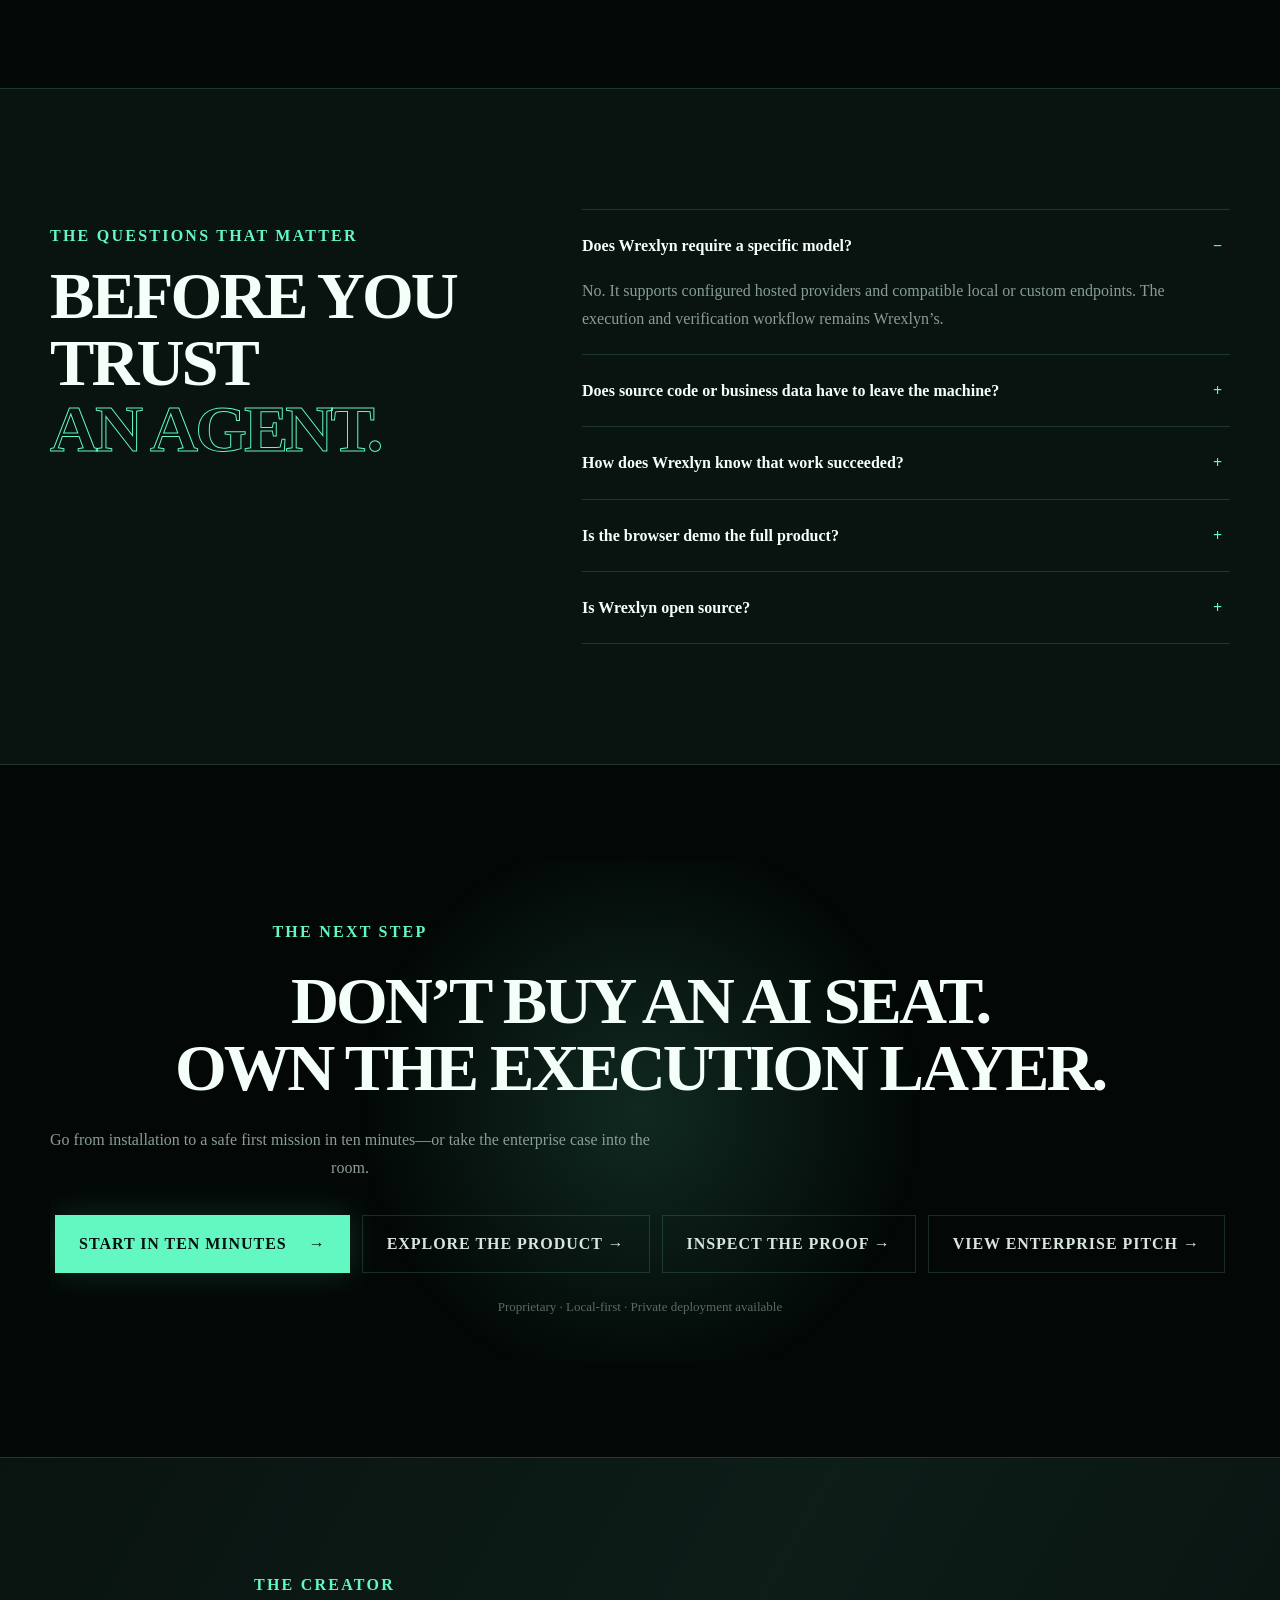
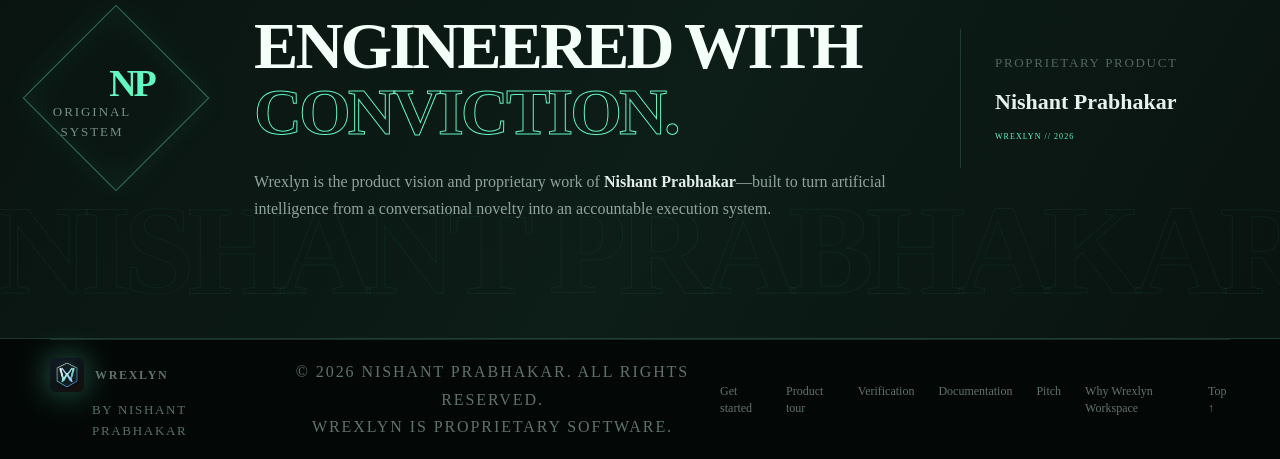
==== commit ca38b07a: "Add the Why Wrexlyn Workspace page and link it from every page Generated from the app's Why Wrexlyn " ====
--- a/index.html
+++ b/index.html
@@ -44,7 +44,7 @@
   <div class="noise" aria-hidden="true"></div>
   <nav class="nav shell" aria-label="Main navigation">
     <a href="#top" class="brand"><img class="brand-logo" src="icon-512.png" alt="Wrexlyn logo"><span>WREXLYN</span></a>
-    <div class="navlinks"><a href="#platform">Platform</a><a href="#proof">Proof</a><a href="use-cases.html">Use Cases</a><a href="getting-started.html">Get Started</a><a href="documentation.html">Docs</a><a href="pitch.html">Pitch</a></div>
+    <div class="navlinks"><a href="#platform">Platform</a><a href="#proof">Proof</a><a href="use-cases.html">Use Cases</a><a href="getting-started.html">Get Started</a><a href="documentation.html">Docs</a><a href="pitch.html">Pitch</a><a href="why-wrexlyn-workspace/">Why Wrexlyn Workspace</a></div>
     <a class="navcta" href="getting-started.html">Start in 10 min <span>→</span></a>
   </nav>
 
@@ -158,7 +158,7 @@
     <div class="creatorSignature"><small>PROPRIETARY PRODUCT</small><strong>Nishant Prabhakar</strong><span>WREXLYN // 2026</span></div>
   </div></section>
 
-  <footer class="shell"><div class="footerIdentity"><a href="#top" class="brand"><img class="brand-logo" src="icon-512.png" alt="Wrexlyn logo"><span>WREXLYN</span></a><small>BY NISHANT PRABHAKAR</small></div><p>© 2026 NISHANT PRABHAKAR. ALL RIGHTS RESERVED.<br>WREXLYN IS PROPRIETARY SOFTWARE.</p><div><a href="getting-started.html">Get started</a><a href="product-demo.html">Product tour</a><a href="verification-report.html">Verification</a><a href="documentation.html">Documentation</a><a href="pitch.html">Pitch</a><a href="#top">Top ↑</a></div></footer>
+  <footer class="shell"><div class="footerIdentity"><a href="#top" class="brand"><img class="brand-logo" src="icon-512.png" alt="Wrexlyn logo"><span>WREXLYN</span></a><small>BY NISHANT PRABHAKAR</small></div><p>© 2026 NISHANT PRABHAKAR. ALL RIGHTS RESERVED.<br>WREXLYN IS PROPRIETARY SOFTWARE.</p><div><a href="getting-started.html">Get started</a><a href="product-demo.html">Product tour</a><a href="verification-report.html">Verification</a><a href="documentation.html">Documentation</a><a href="pitch.html">Pitch</a><a href="why-wrexlyn-workspace/">Why Wrexlyn Workspace</a><a href="#top">Top ↑</a></div></footer>
 </main>
 <script src="landing.js" defer></script>
 </body>
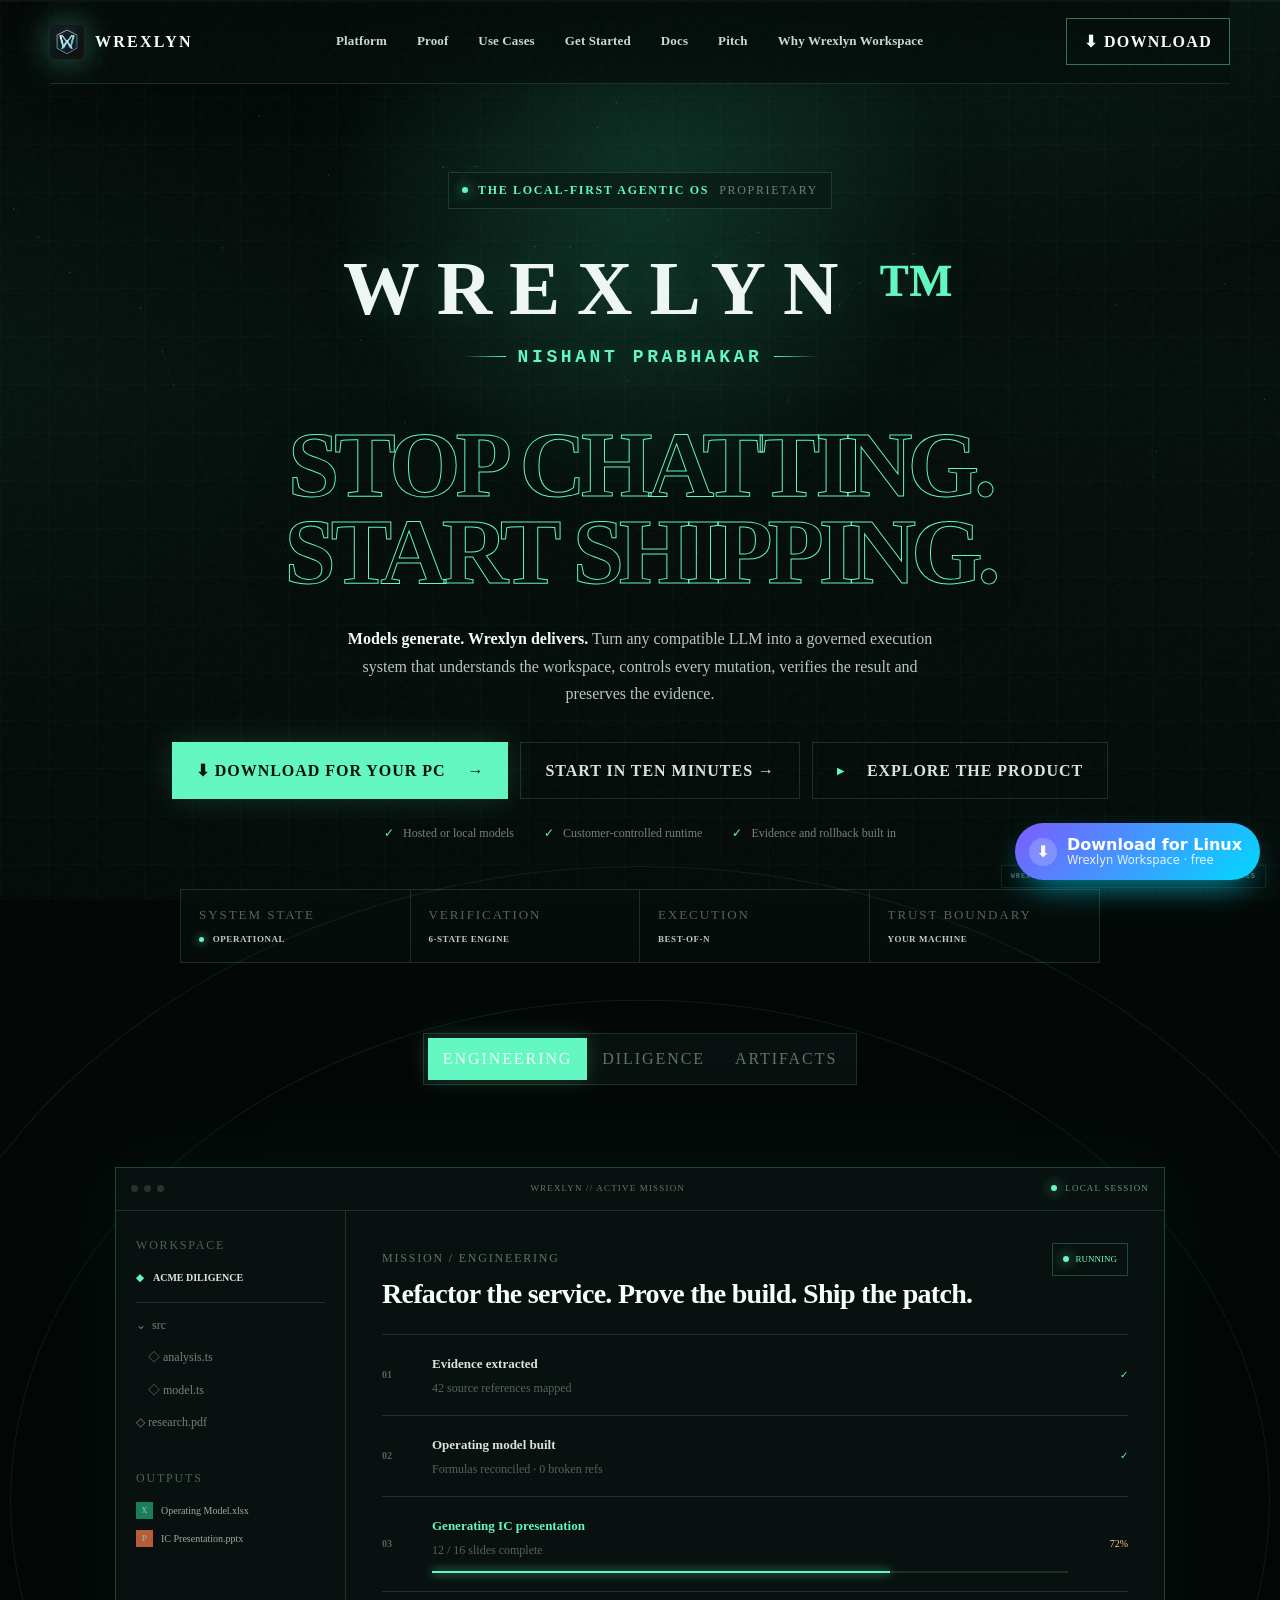
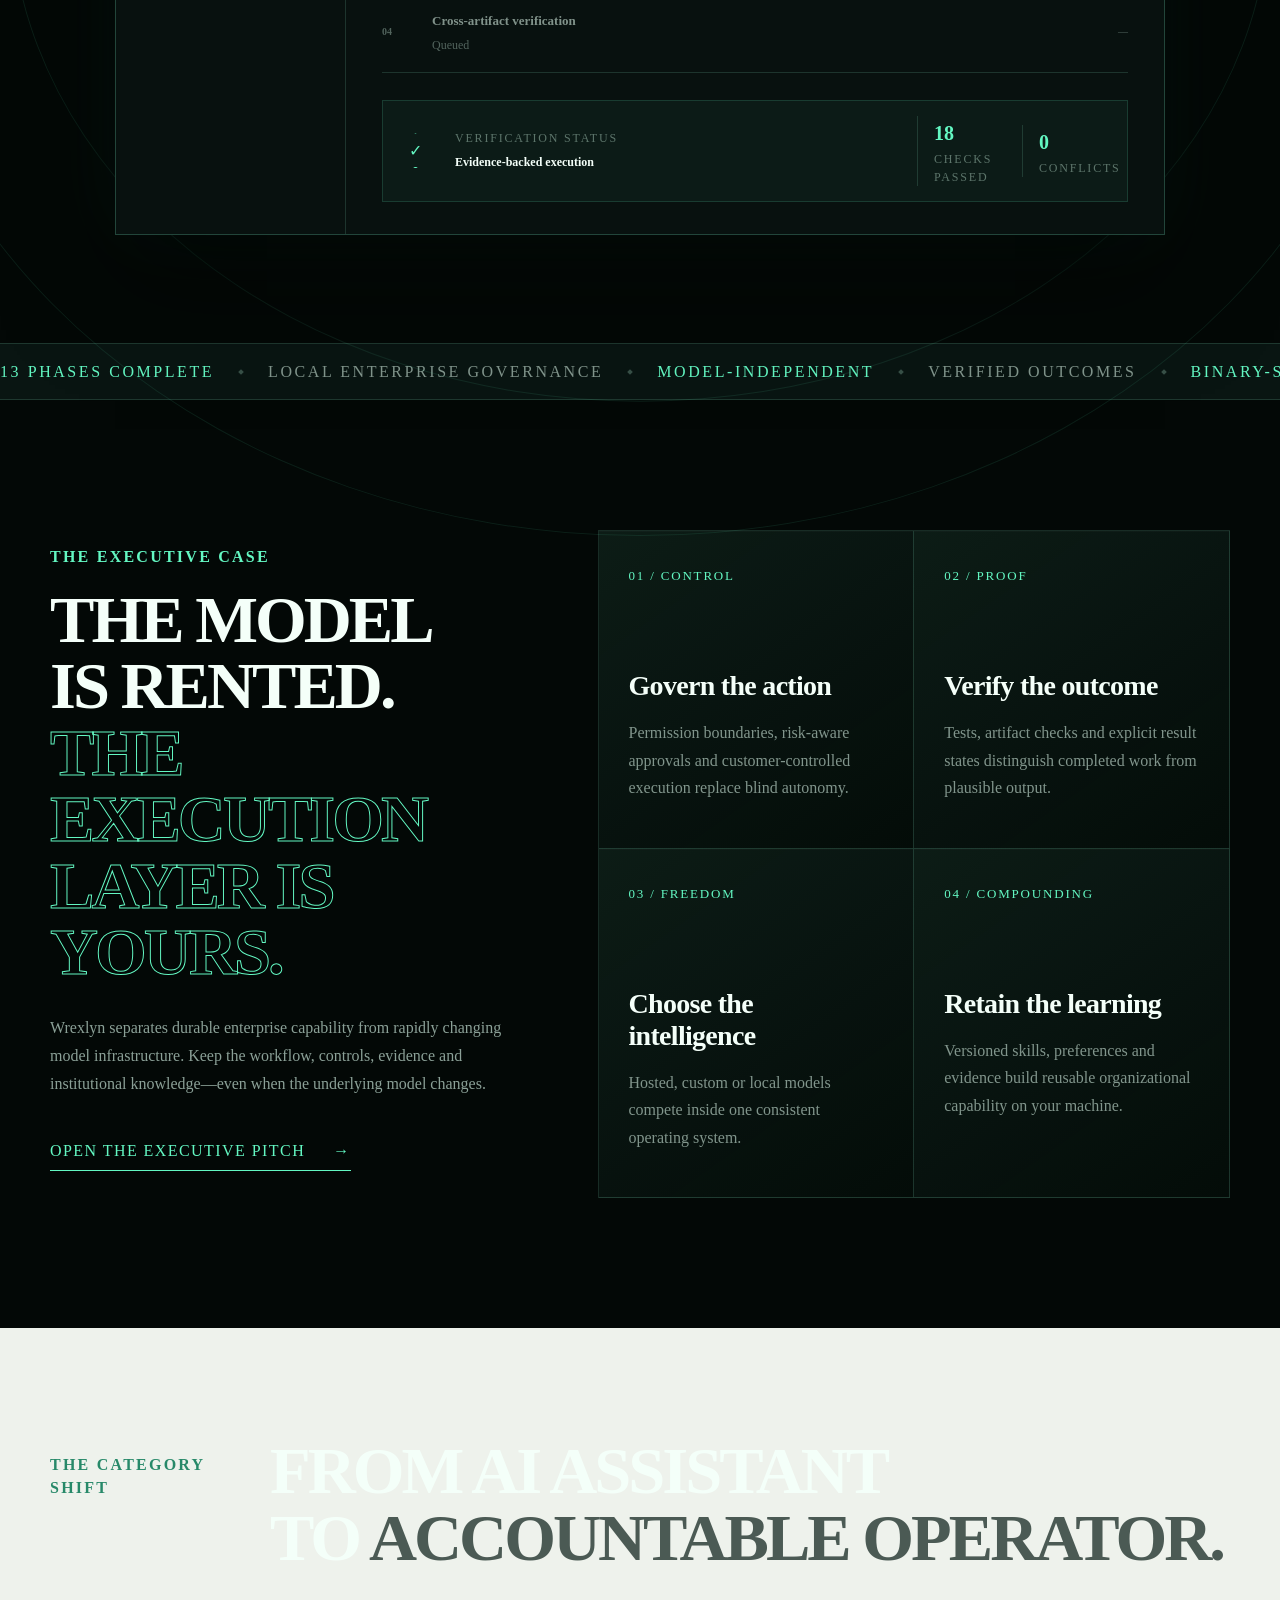
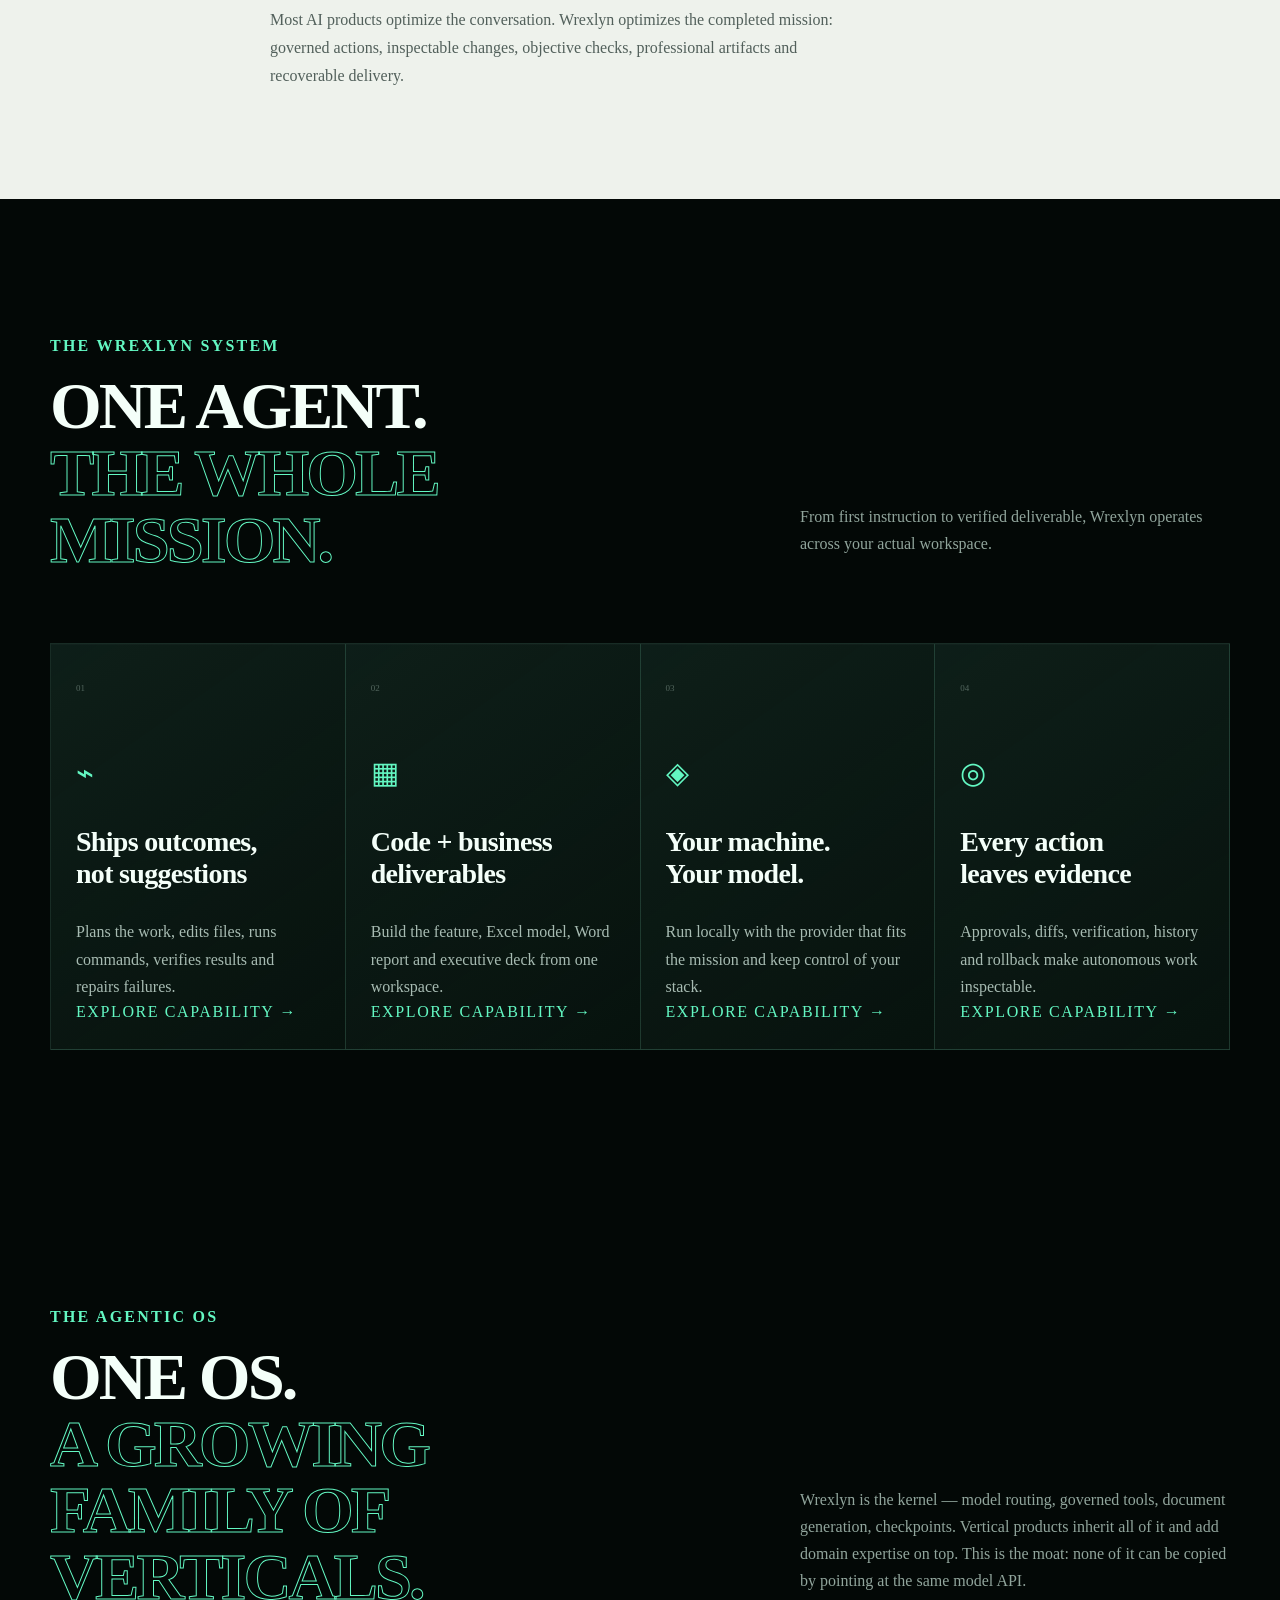
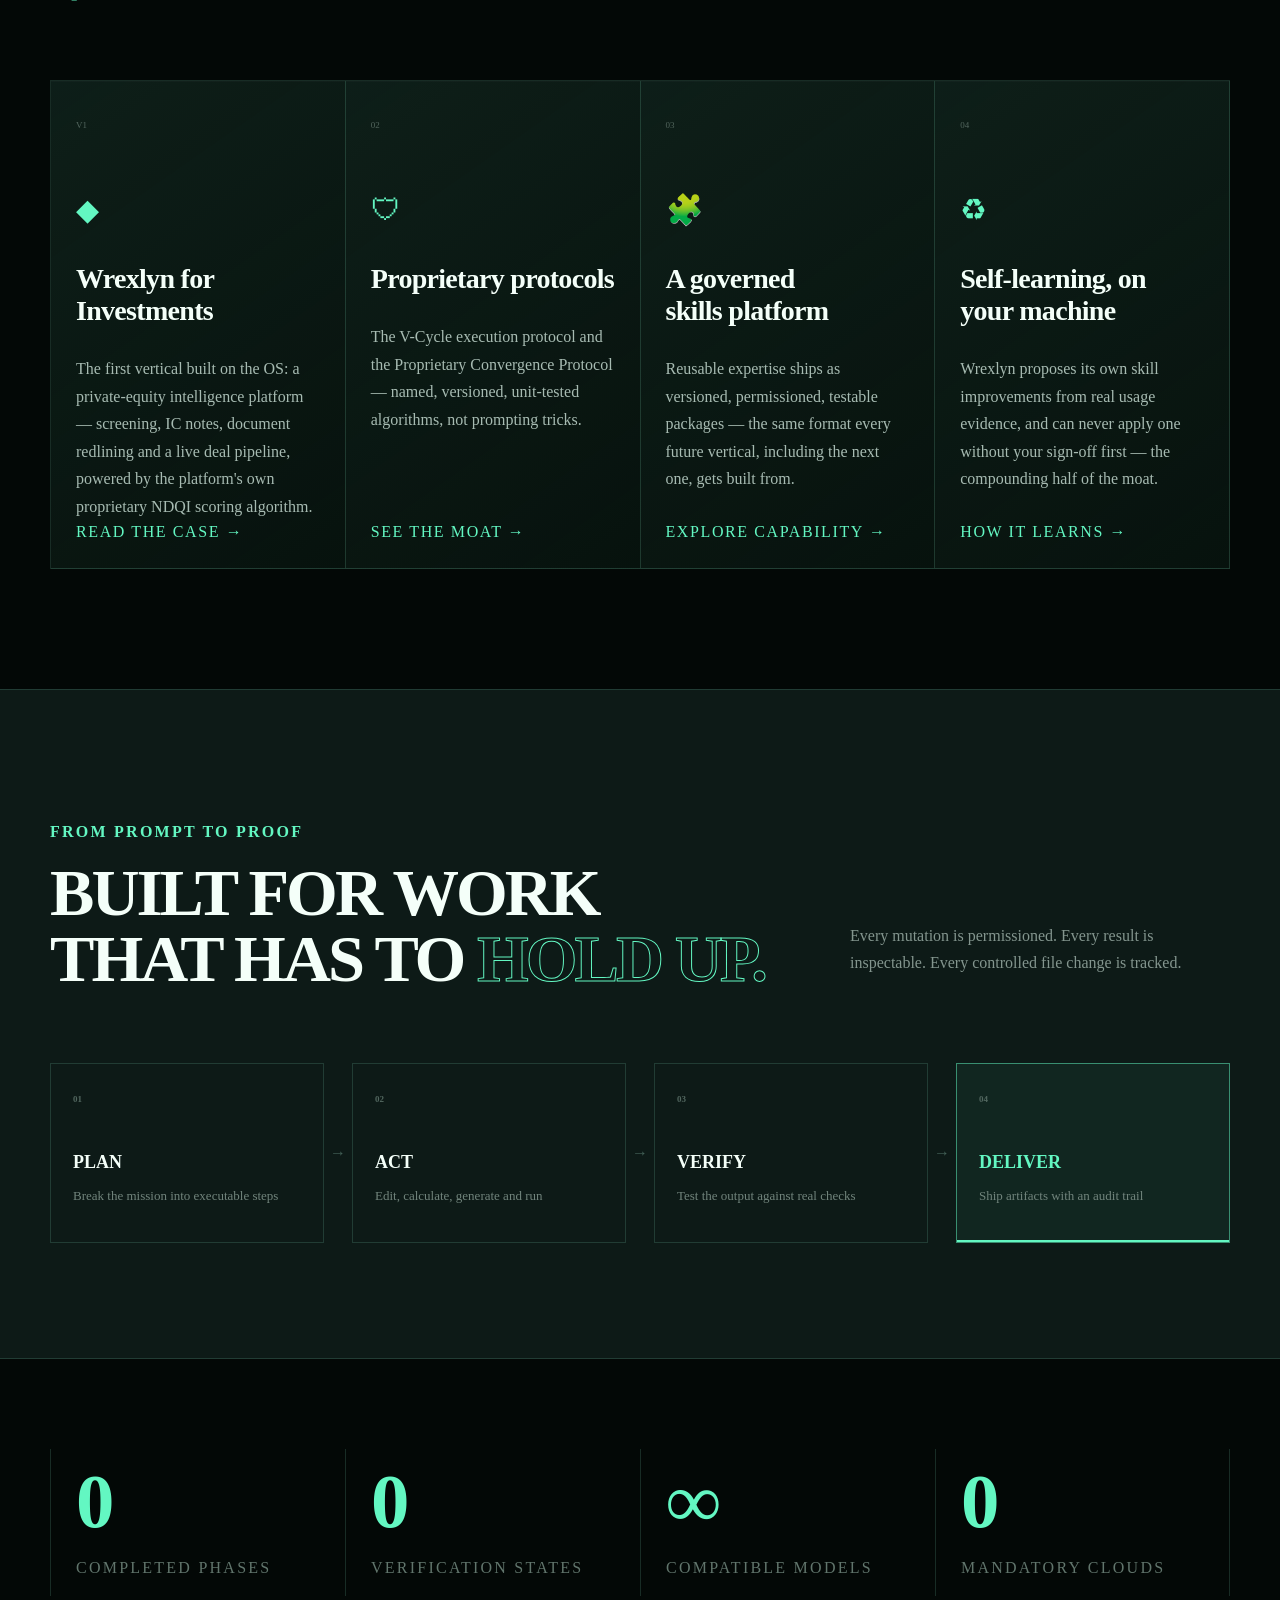
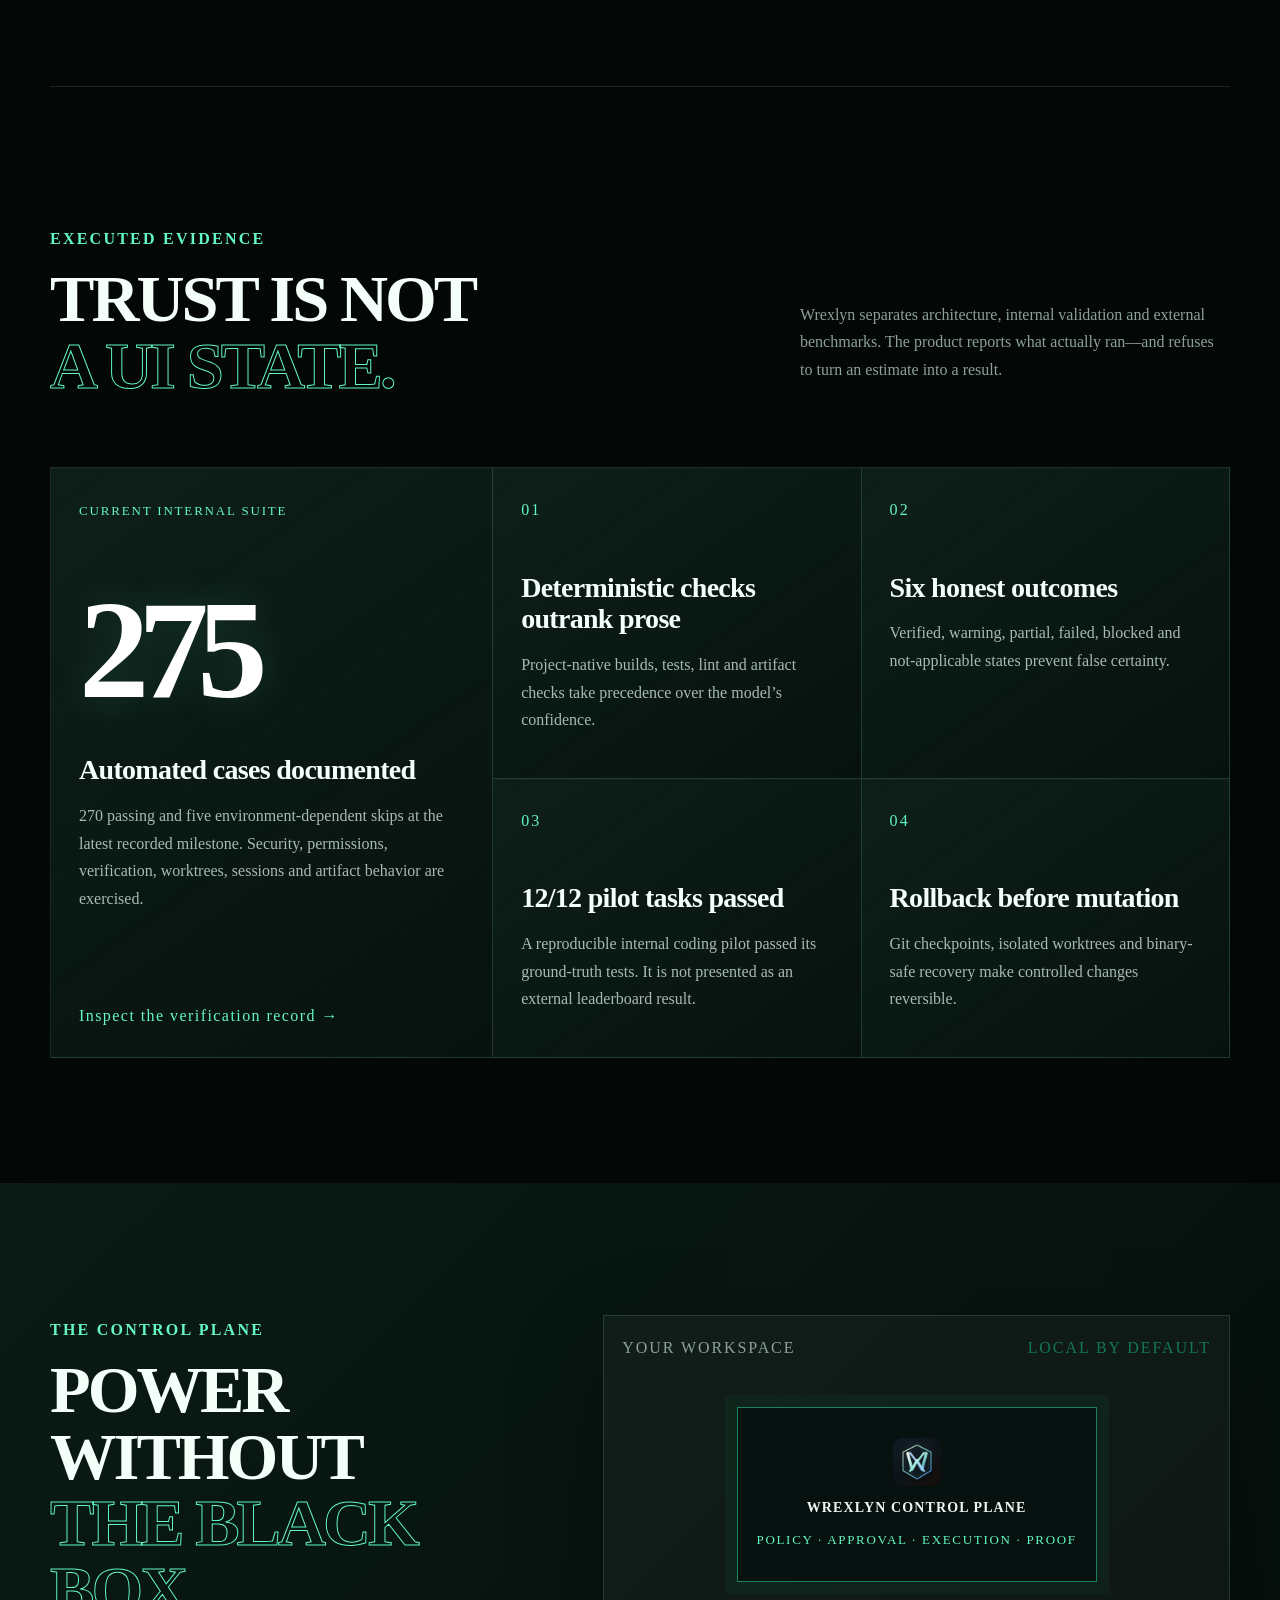
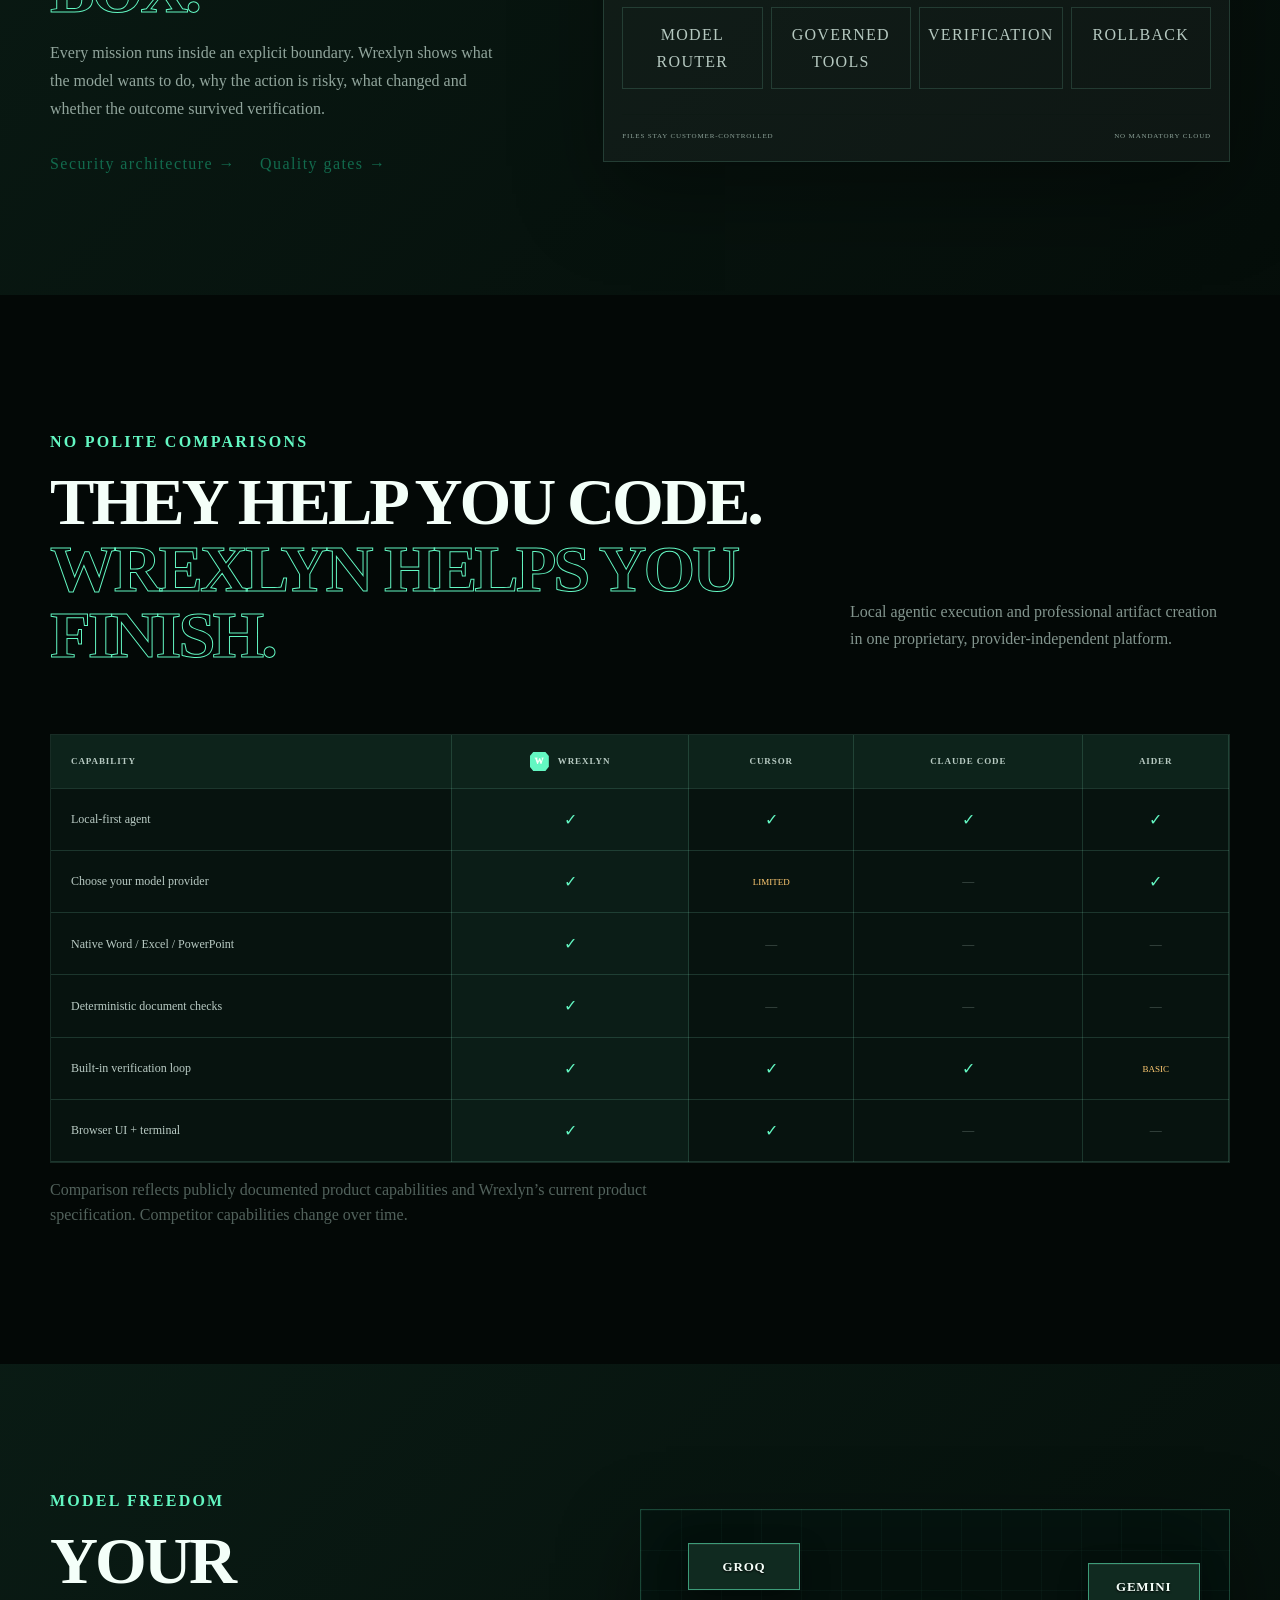
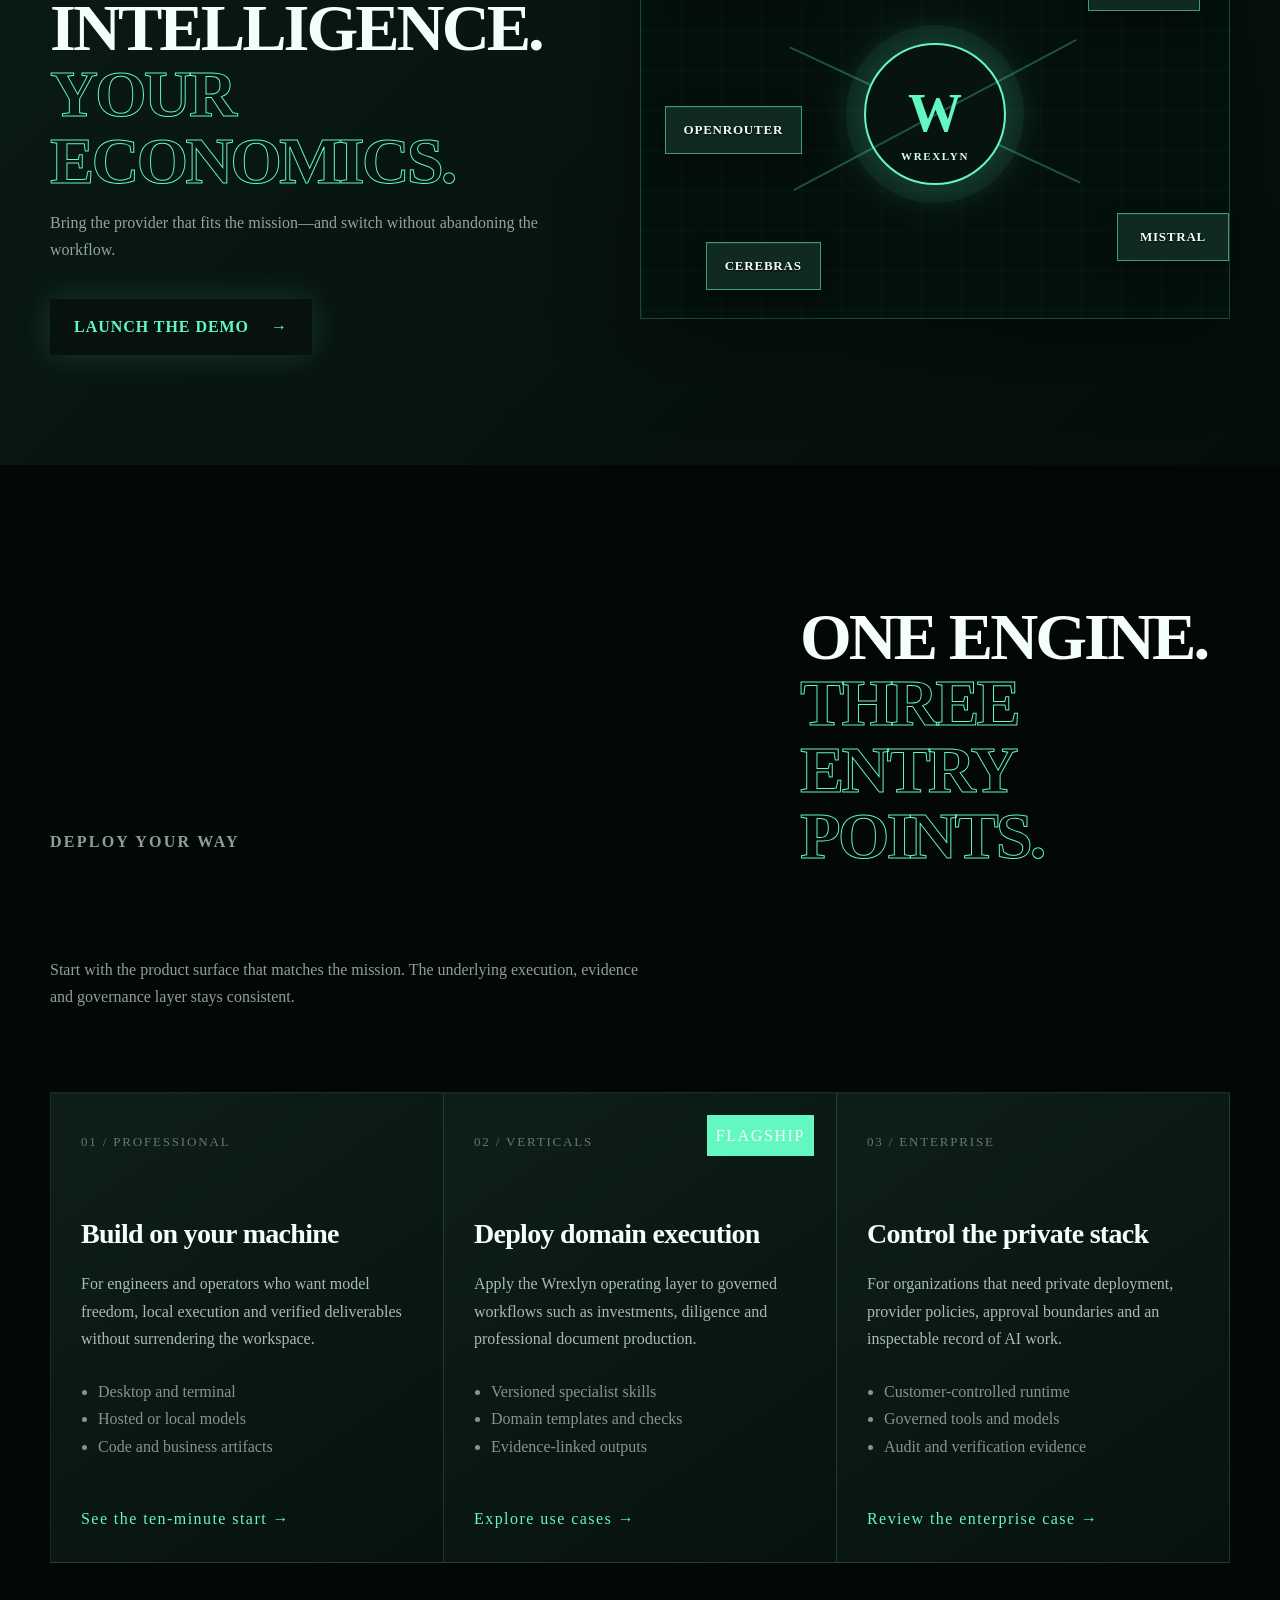
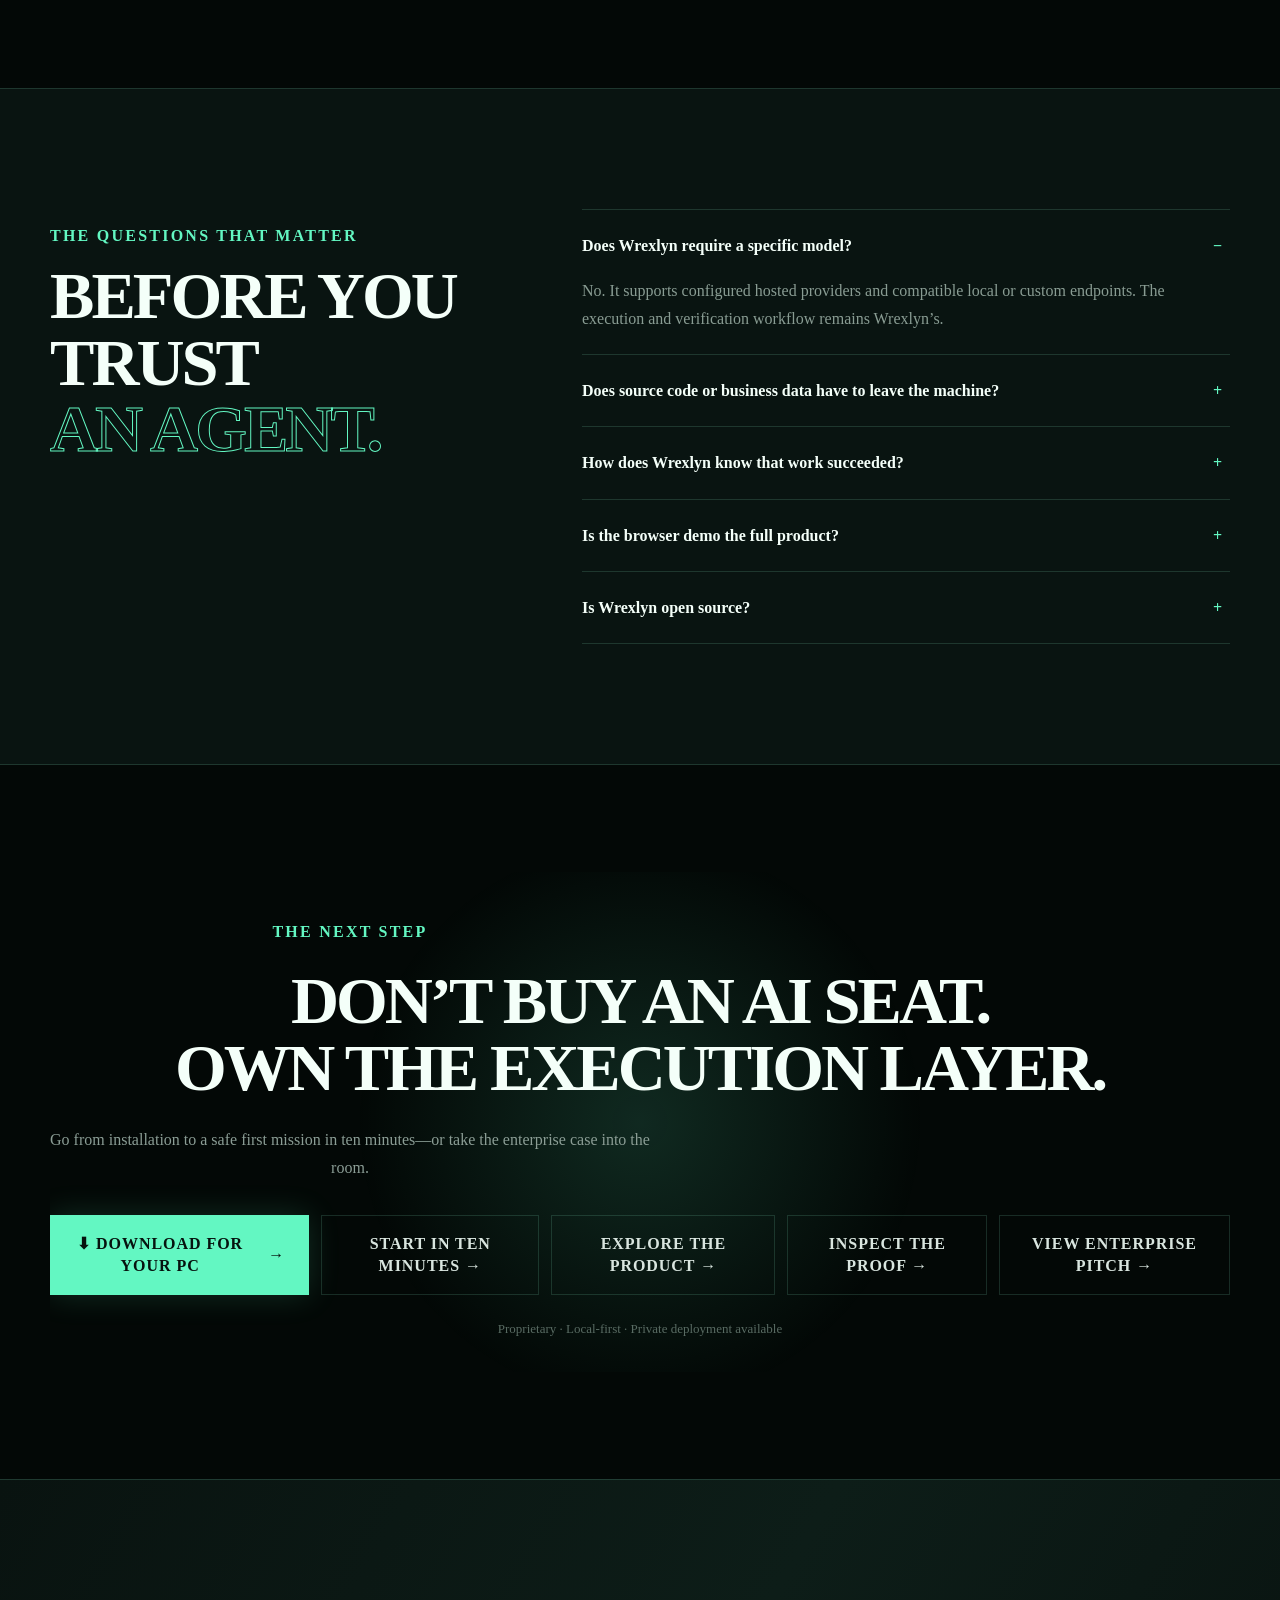
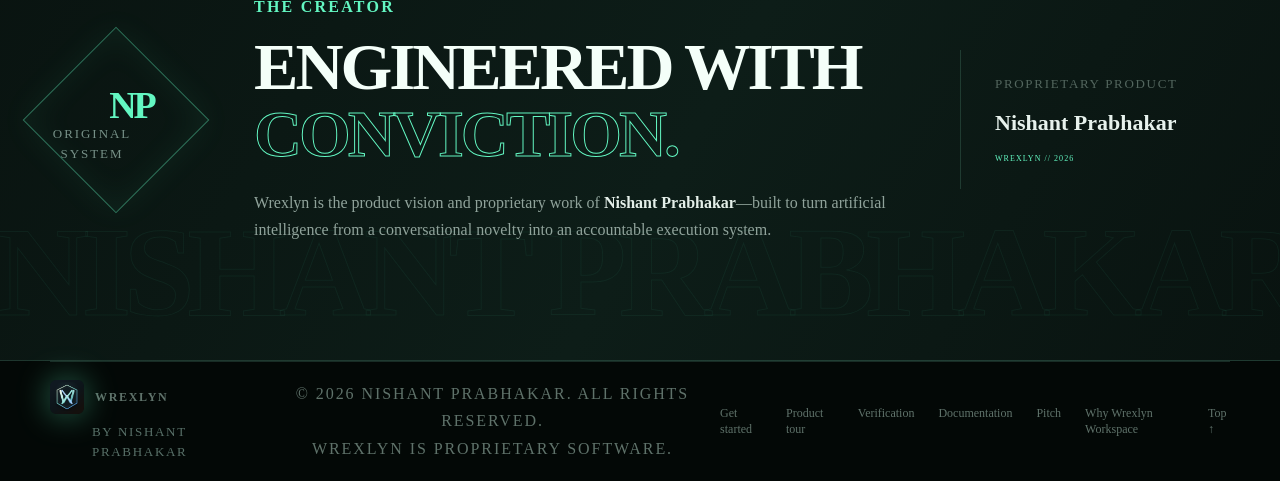
==== commit 27f122fb: "Download Wrexlyn for your PC: a floating button on every page, in the home page's top bar, hero and " ====
--- a/index.html
+++ b/index.html
@@ -45,7 +45,7 @@
   <nav class="nav shell" aria-label="Main navigation">
     <a href="#top" class="brand"><img class="brand-logo" src="icon-512.png" alt="Wrexlyn logo"><span>WREXLYN</span></a>
     <div class="navlinks"><a href="#platform">Platform</a><a href="#proof">Proof</a><a href="use-cases.html">Use Cases</a><a href="getting-started.html">Get Started</a><a href="documentation.html">Docs</a><a href="pitch.html">Pitch</a><a href="why-wrexlyn-workspace/">Why Wrexlyn Workspace</a></div>
-    <a class="navcta" href="getting-started.html">Start in 10 min <span>→</span></a>
+    <a class="navcta" href="https://wrexlyn.pages.dev/download/">⬇ Download</a>
   </nav>
 
   <section class="hero shell" id="content">
@@ -57,7 +57,7 @@
     </div>
     <h1><span class="hero-line">STOP CHATTING.</span><br><span class="hero-line outline">START SHIPPING.</span></h1>
     <p class="heroCopy"><strong>Models generate. Wrexlyn delivers.</strong> Turn any compatible LLM into a governed execution system that understands the workspace, controls every mutation, verifies the result and preserves the evidence.</p>
-    <div class="heroActions"><a class="primary" href="getting-started.html">Start in ten minutes <span>→</span></a><a class="secondary" href="product-demo.html"><span class="play">▶</span> Explore the product</a></div>
+    <div class="heroActions"><a class="primary" href="https://wrexlyn.pages.dev/download/">⬇ Download for your PC <span>→</span></a><a class="secondary" href="getting-started.html">Start in ten minutes →</a><a class="secondary" href="product-demo.html"><span class="play">▶</span> Explore the product</a></div>
     <div class="trust"><span><span class="check">&#10003;</span> Hosted or local models</span><span><span class="check">&#10003;</span> Customer-controlled runtime</span><span><span class="check">&#10003;</span> Evidence and rollback built in</span></div>
 
     <div class="heroTelemetry" aria-label="System highlights">
@@ -150,7 +150,7 @@
     <details><summary>Is Wrexlyn open source?</summary><p>No. Wrexlyn is proprietary software by Nishant Prabhakar. Product documentation and selected evaluation evidence are public; the application source is not offered for download.</p></details>
   </div></div></section>
 
-  <section class="finalCta shell"><div class="ctaGlow"></div><p class="sectionTag">THE NEXT STEP</p><h2>DON’T BUY AN AI SEAT.<br>OWN THE EXECUTION LAYER.</h2><p>Go from installation to a safe first mission in ten minutes—or take the enterprise case into the room.</p><div class="heroActions"><a class="primary" href="getting-started.html">Start in ten minutes <span>→</span></a><a class="secondary" href="product-demo.html">Explore the product →</a><a class="secondary" href="verification-report.html">Inspect the proof →</a><a class="secondary" href="pitch.html">View enterprise pitch →</a></div><small>Proprietary · Local-first · Private deployment available</small></section>
+  <section class="finalCta shell"><div class="ctaGlow"></div><p class="sectionTag">THE NEXT STEP</p><h2>DON’T BUY AN AI SEAT.<br>OWN THE EXECUTION LAYER.</h2><p>Go from installation to a safe first mission in ten minutes—or take the enterprise case into the room.</p><div class="heroActions"><a class="primary" href="https://wrexlyn.pages.dev/download/">⬇ Download for your PC <span>→</span></a><a class="secondary" href="getting-started.html">Start in ten minutes →</a><a class="secondary" href="product-demo.html">Explore the product →</a><a class="secondary" href="verification-report.html">Inspect the proof →</a><a class="secondary" href="pitch.html">View enterprise pitch →</a></div><small>Proprietary · Local-first · Private deployment available</small></section>
 
   <section class="creatorStatement" aria-label="Creator and ownership"><div class="shell creatorGrid">
     <div class="creatorSeal"><span>NP</span><small>ORIGINAL<br>SYSTEM</small></div>
@@ -161,5 +161,6 @@
   <footer class="shell"><div class="footerIdentity"><a href="#top" class="brand"><img class="brand-logo" src="icon-512.png" alt="Wrexlyn logo"><span>WREXLYN</span></a><small>BY NISHANT PRABHAKAR</small></div><p>© 2026 NISHANT PRABHAKAR. ALL RIGHTS RESERVED.<br>WREXLYN IS PROPRIETARY SOFTWARE.</p><div><a href="getting-started.html">Get started</a><a href="product-demo.html">Product tour</a><a href="verification-report.html">Verification</a><a href="documentation.html">Documentation</a><a href="pitch.html">Pitch</a><a href="why-wrexlyn-workspace/">Why Wrexlyn Workspace</a><a href="#top">Top ↑</a></div></footer>
 </main>
 <script src="landing.js" defer></script>
+<script src="download.js" defer></script>
 </body>
 </html>
--- a/landing.css
+++ b/landing.css
@@ -9,8 +9,8 @@
 .compare{padding:120px 0}.tableWrap{margin-top:65px;border:1px solid var(--line);overflow-x:auto}table{width:100%;border-collapse:collapse;min-width:780px;font-size:12px}th,td{padding:17px 20px;border-right:1px solid var(--line);border-bottom:1px solid var(--line);text-align:center}th:first-child,td:first-child{text-align:left;width:34%}th{font-family:var(--font-mono);font-size:9px;letter-spacing:.1em;color:#71847c}.wrex{background:rgba(99,247,194,.045)}th.wrex{color:var(--cyan);font-weight:900}.miniMark{display:inline-grid;width:19px;height:19px;margin-right:6px;font-size:9px}.yes{color:var(--cyan);font-size:16px}.no{color:#465650}.limited{color:var(--amber);font-size:9px;font-family:var(--font-mono);text-transform:uppercase}.disclaimer{font-size:10px;color:#52625c;line-height:1.6;margin-top:15px}
 .freedom{background:var(--cyan);color:#07110f;padding:110px 0;overflow:hidden}.freedomGrid{display:grid;grid-template-columns:1fr 1fr;align-items:center}.freedom .sectionTag{color:#126247}.freedom h2 span{-webkit-text-stroke-color:#0a3e2e}.freedom p:not(.sectionTag){max-width:520px;line-height:1.65;color:#246650}.primary.dark{background:#07110f;color:var(--cyan);margin-top:20px}.providers{height:410px;position:relative}.core{position:absolute;left:50%;top:50%;translate:-50% -50%;width:125px;height:125px;border-radius:50%;background:#07110f;color:var(--cyan);display:grid;place-items:center;font-size:54px;font-weight:900;box-shadow:0 0 0 20px rgba(7,17,15,.08)}.core small{position:absolute;bottom:22px;font-size:7px;letter-spacing:.15em}.provider{position:absolute;border:1px solid rgba(7,17,15,.3);background:rgba(238,242,236,.35);padding:13px 16px;font-family:var(--font-mono);font-size:9px;font-weight:800}.p0{left:8%;top:8%}.p1{right:5%;top:13%}.p2{right:0;bottom:14%}.p3{left:11%;bottom:7%}.p4{left:4%;top:48%}.providers:before,.providers:after{content:"";position:absolute;inset:50% auto auto 50%;width:320px;height:1px;background:rgba(7,17,15,.17);translate:-50%;transform:rotate(25deg)}.providers:after{transform:rotate(-28deg)}
 .finalCta{padding:140px 0;text-align:center;position:relative;overflow:hidden}.ctaGlow{position:absolute;width:700px;height:500px;left:50%;top:50%;translate:-50% -50%;background:radial-gradient(circle,rgba(99,247,194,.14),transparent 66%);z-index:-1}.finalCta h2{font-size:clamp(68px,10vw,135px);margin:25px 0}.finalCta>p:not(.sectionTag){color:#8b9d95}.primary.large{margin:25px auto 18px;padding:20px 30px}.finalCta>small{display:block;color:#596b63;font-size:10px}footer{height:120px;border-top:1px solid var(--line);display:flex;align-items:center;justify-content:space-between;color:#5f726a}footer p{font-family:var(--font-mono);font-size:8px;letter-spacing:.12em}footer>div{display:flex;gap:24px;font-size:10px}footer a:hover{color:var(--cyan)}
-@media(max-width:900px){.navlinks{display:none}.consoleBody{grid-template-columns:1fr}.console aside{display:none}.featureGrid{grid-template-columns:1fr 1fr}.manifestoGrid,.sectionIntro,.outcomeHead,.compareHead,.freedomGrid{grid-template-columns:1fr;gap:30px}.manifestoGrid{gap:45px}.sectionIntro>p:last-child{justify-self:start}.pipeline{grid-template-columns:1fr 1fr;gap:12px}.pipeline>i{display:none}.freedomGrid{gap:40px}.providers{height:340px}footer p{display:none}}
-@media(max-width:600px){.shell{width:min(100% - 28px,1180px)}.nav{height:70px}.navcta{padding:10px;font-size:9px}.hero{padding-top:65px}.hero h1{font-size:17vw}.heroActions{flex-direction:column}.trust{flex-direction:column;gap:8px}.consoleWrap{margin-top:65px}.work{padding:22px 15px}.taskHead{flex-direction:column}.verified{grid-template-columns:36px 1fr}.metric{display:none}.manifesto,.platform,.outcomes,.compare,.freedom{padding:80px 0}.featureGrid{grid-template-columns:1fr}.featureGrid article{min-height:300px}.pipeline{grid-template-columns:1fr}.outcomeHead,.compareHead{gap:20px}.providers{transform:scale(.85);margin-inline:-30px}.finalCta{padding:100px 0}.finalCta h2{font-size:18vw}footer{height:auto;padding:35px 0;flex-direction:column;gap:25px}footer>div{flex-wrap:wrap;justify-content:center}}
+@media(max-width:900px){.navlinks{display:none}.consoleBody{grid-template-columns:1fr}.console aside{display:none}.featureGrid{grid-template-columns:1fr 1fr}.manifestoGrid,.sectionIntro,.outcomeHead,.compareHead,.freedomGrid{grid-template-columns:1fr;gap:30px}.manifestoGrid{gap:45px}.sectionIntro>p:last-child{justify-self:start}.pipeline{grid-template-columns:1fr 1fr;gap:12px}.pipeline>i{display:none}.freedomGrid{gap:40px}.providers{height:340px}footer p{font-size:10px;line-height:1.6}}
+@media(max-width:600px){.shell{width:min(100% - 28px,1180px)}.nav{height:70px}.navcta{padding:10px;font-size:9px}.hero{padding-top:65px}.hero h1{font-size:17vw}.heroActions{flex-direction:column}.trust{flex-direction:column;gap:8px}.consoleWrap{margin-top:65px}.work{padding:22px 15px}.taskHead{flex-direction:column}.verified{grid-template-columns:36px 1fr}.metric{display:none}.manifesto,.platform,.outcomes,.compare,.freedom{padding:80px 0}.featureGrid{grid-template-columns:1fr}.featureGrid article{min-height:300px}.pipeline{grid-template-columns:1fr}.outcomeHead,.compareHead{gap:20px}.providers{transform:scale(.85);margin-inline:-30px}.finalCta{padding:100px 0}.finalCta h2{font-size:18vw}footer{height:auto;padding:35px 0;flex-direction:column;gap:25px}footer p{text-align:center}footer>div{flex-wrap:wrap;justify-content:center}}
 @media(max-width:600px){html,body{max-width:100%;overflow-x:hidden}.nav{gap:8px}.brand{font-size:11px}.mark{width:27px;height:27px}.navcta{white-space:nowrap}.hero .eyebrow{max-width:100%;font-size:8px;letter-spacing:.1em}.consoleTop>span{display:none}.step{grid-template-columns:26px minmax(0,1fr) 38px;gap:8px}.step strong,.step small{overflow-wrap:anywhere}.tableWrap{max-width:calc(100vw - 28px);-webkit-overflow-scrolling:touch}.finalCta .heroActions{width:100%}.finalCta .heroActions a{width:100%}.providers{max-width:100%}}
 @media(prefers-reduced-motion:reduce){html{scroll-behavior:auto}.featureGrid article{transition:none}}
 
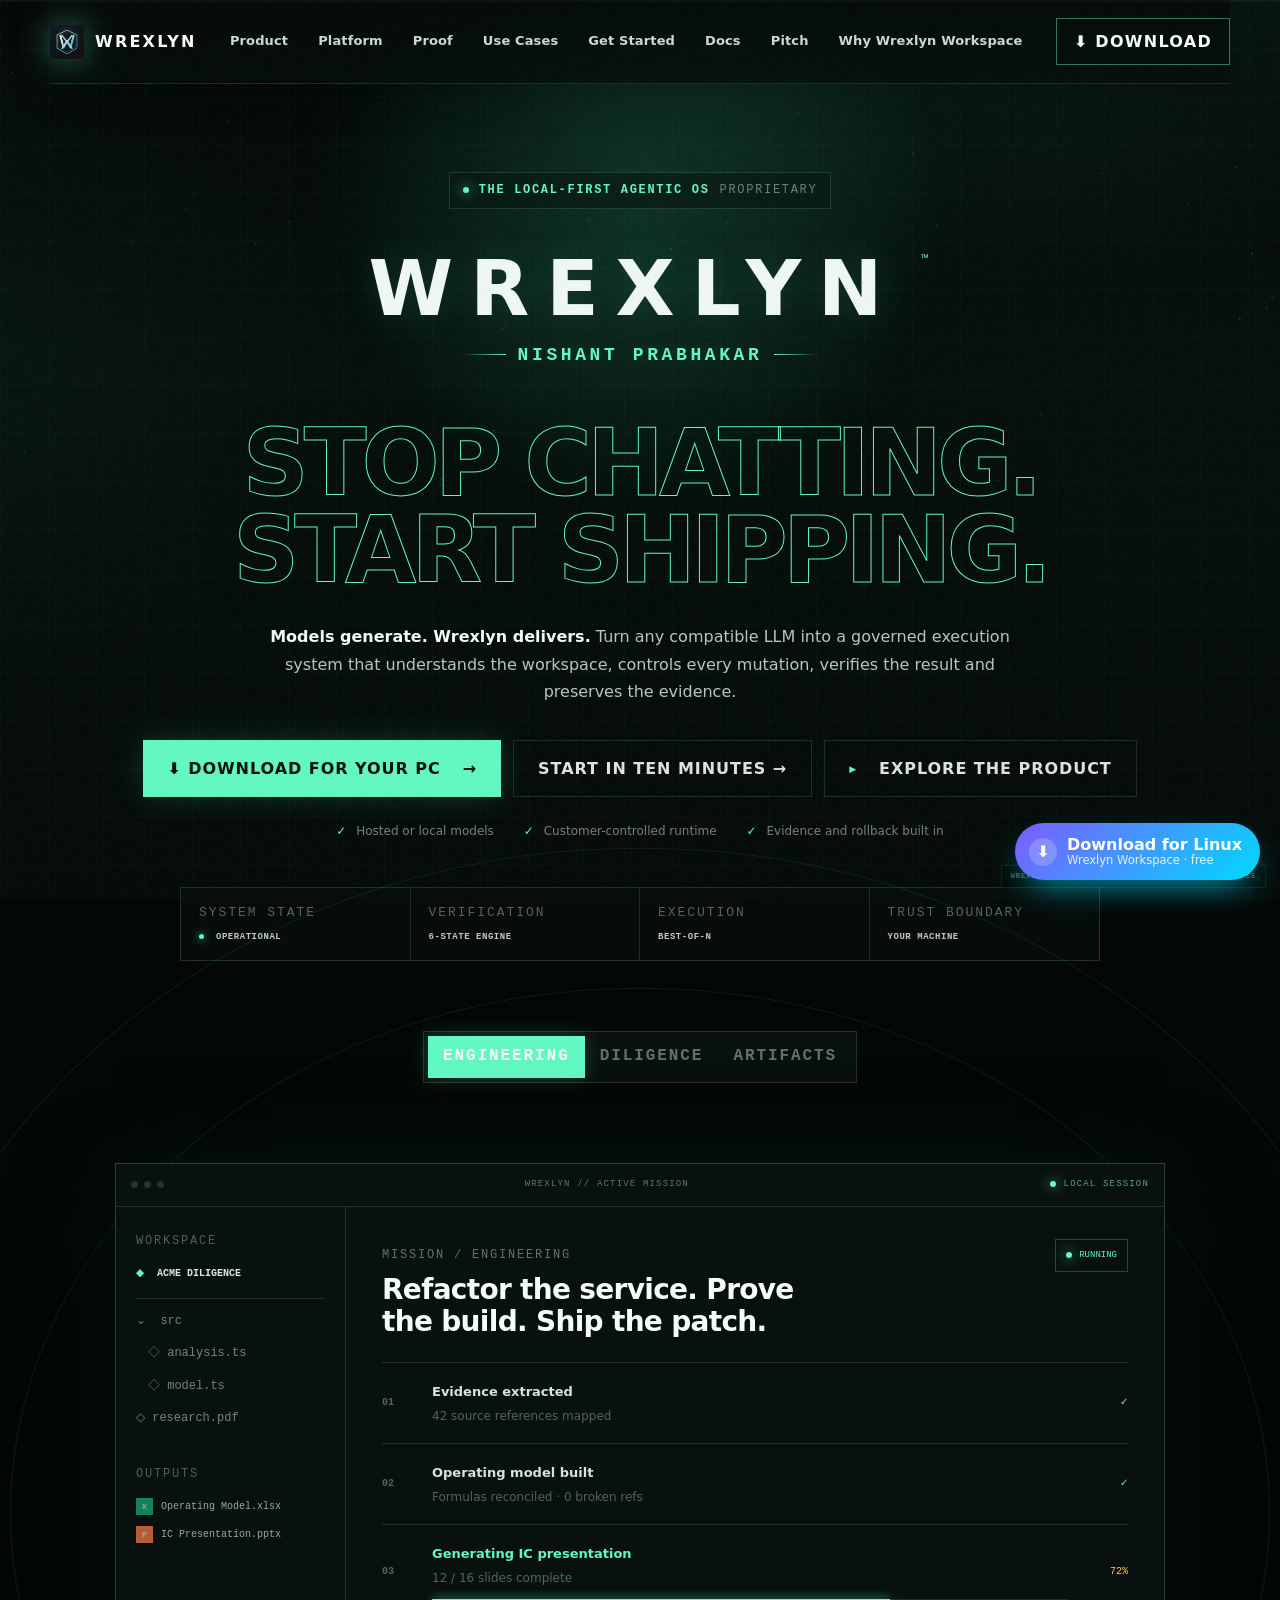
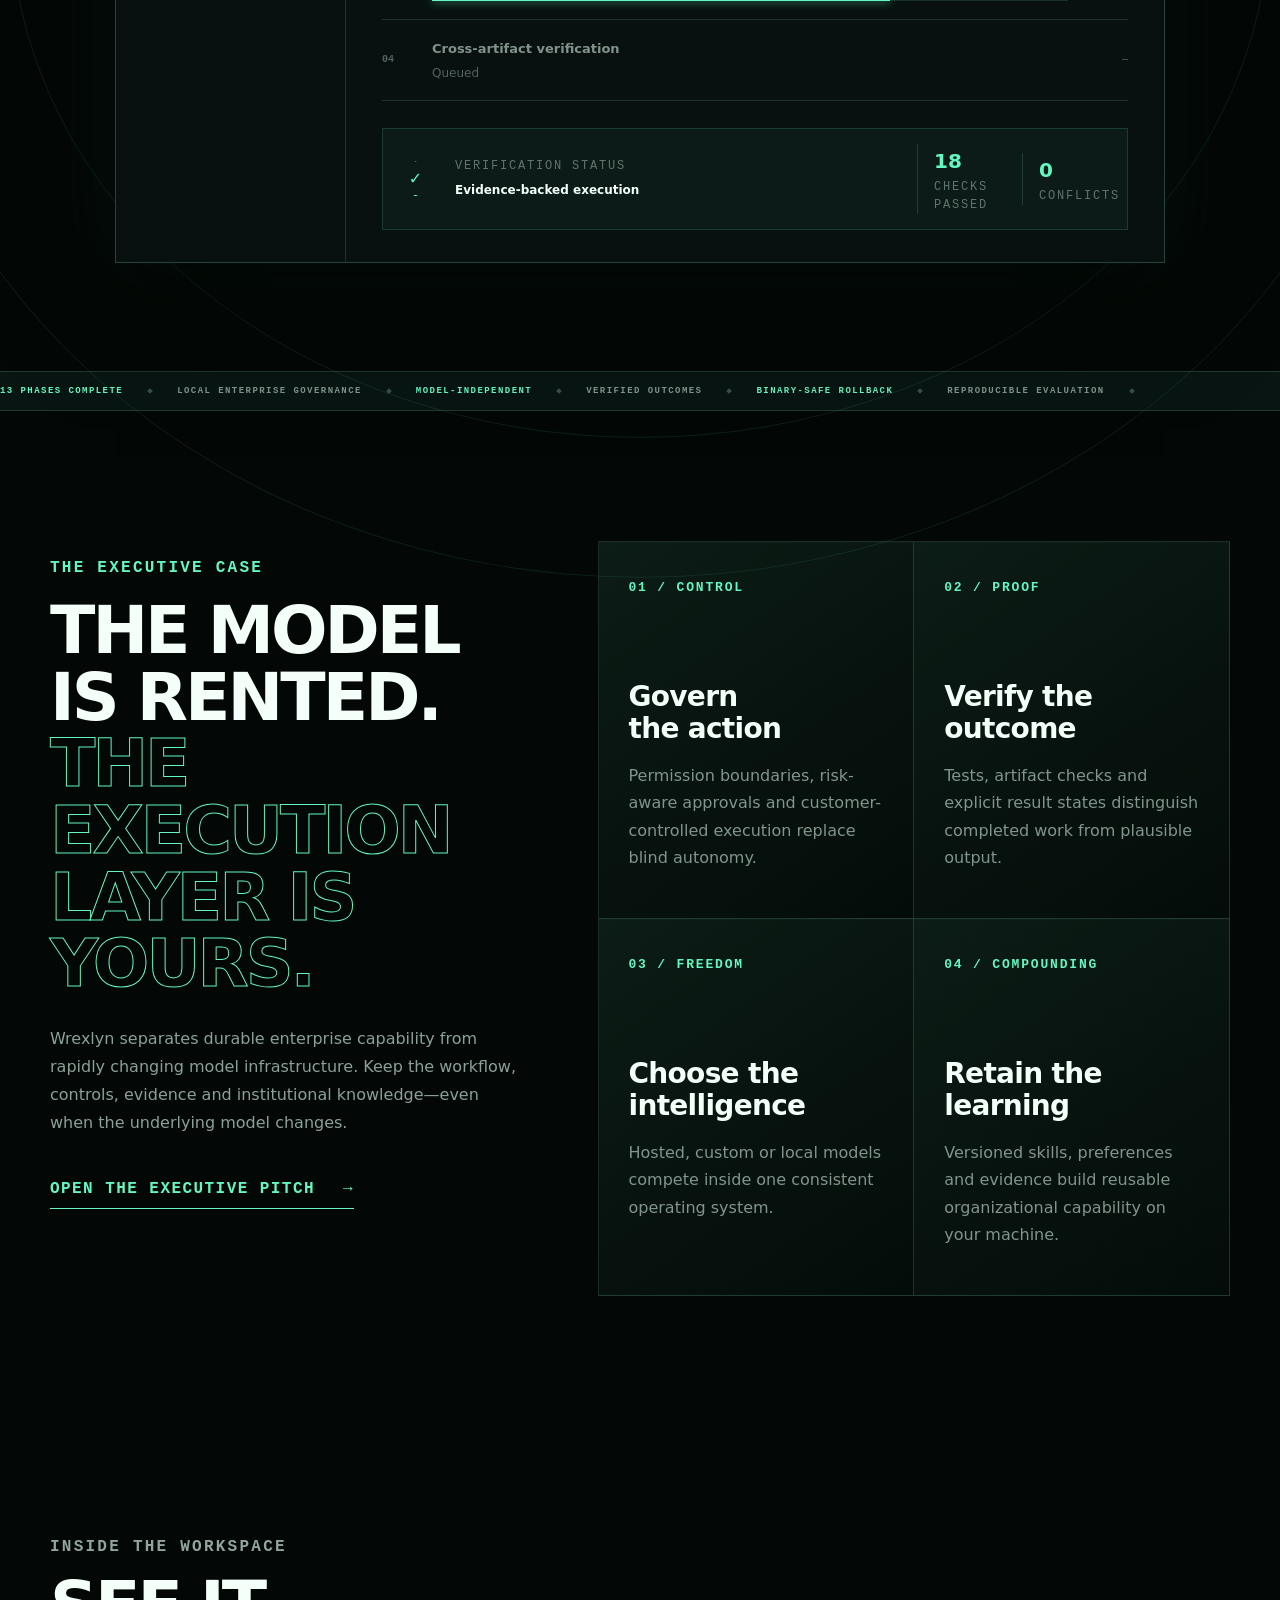
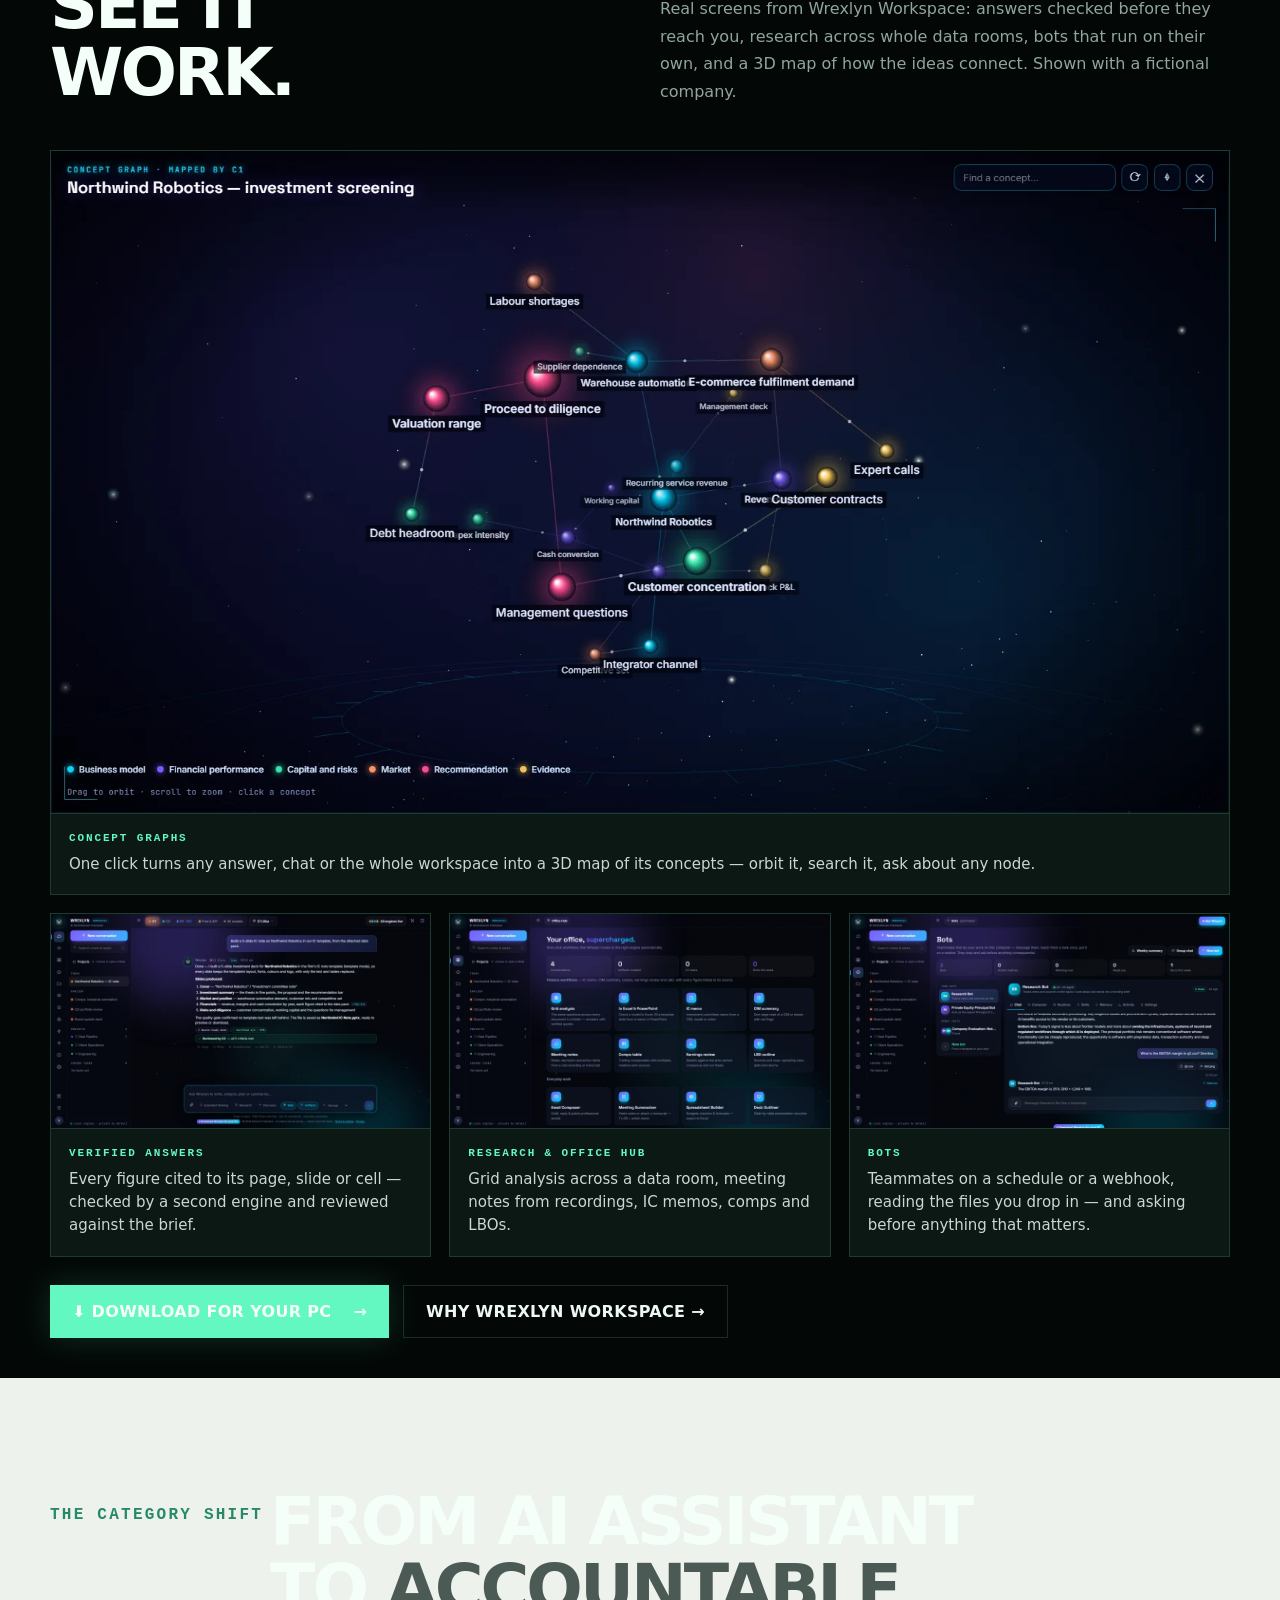
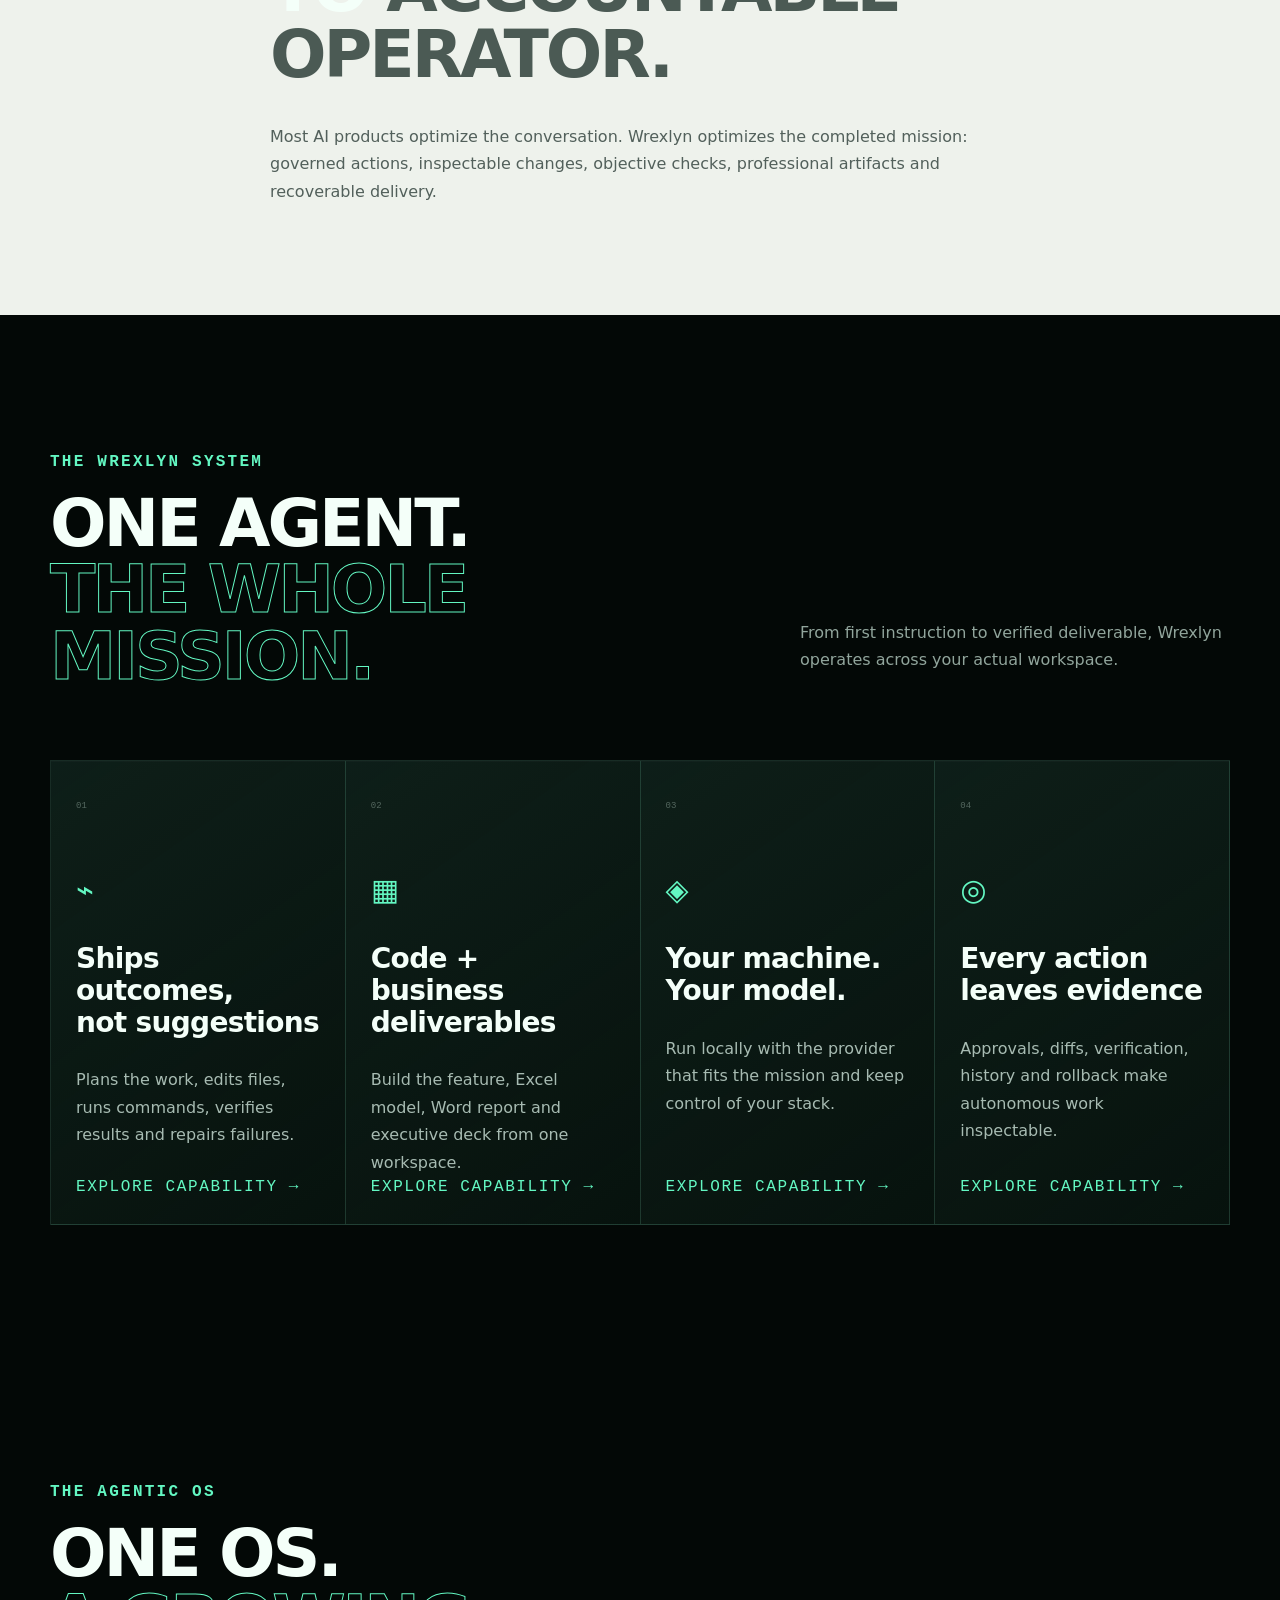
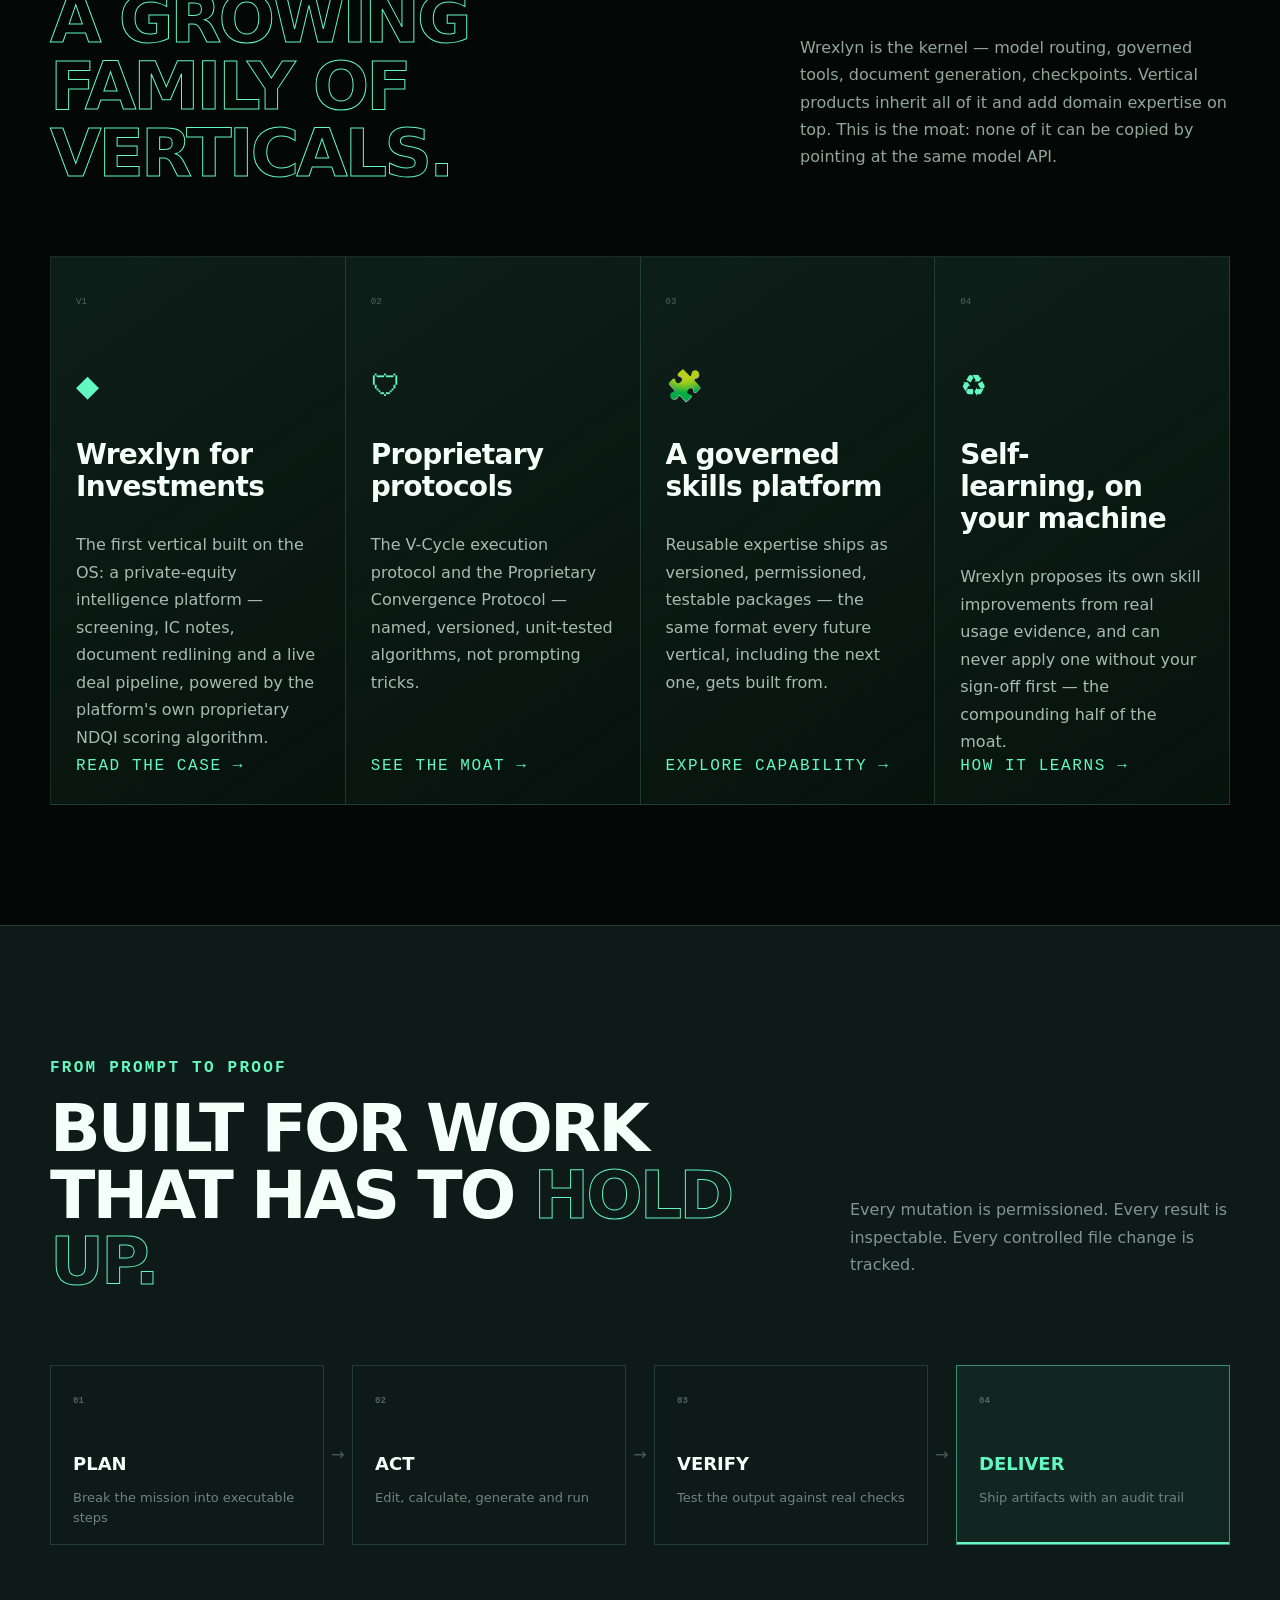
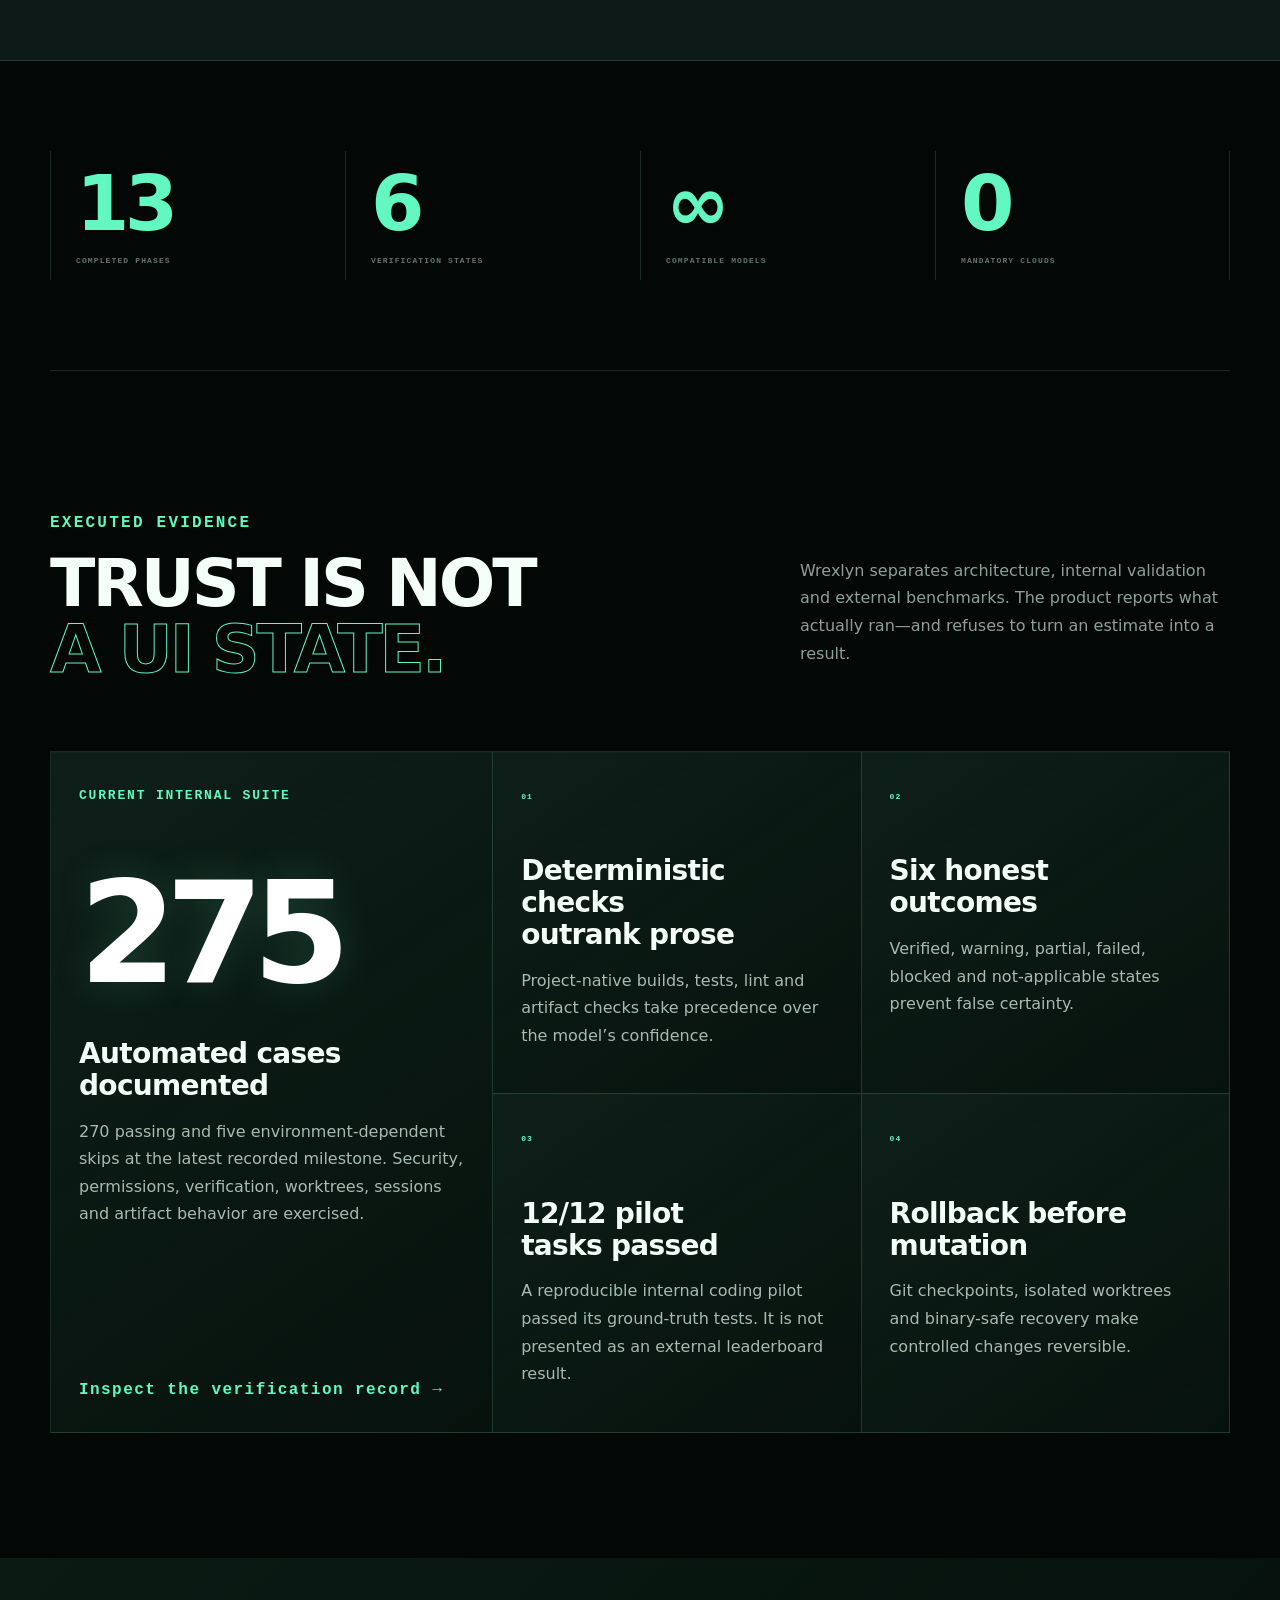
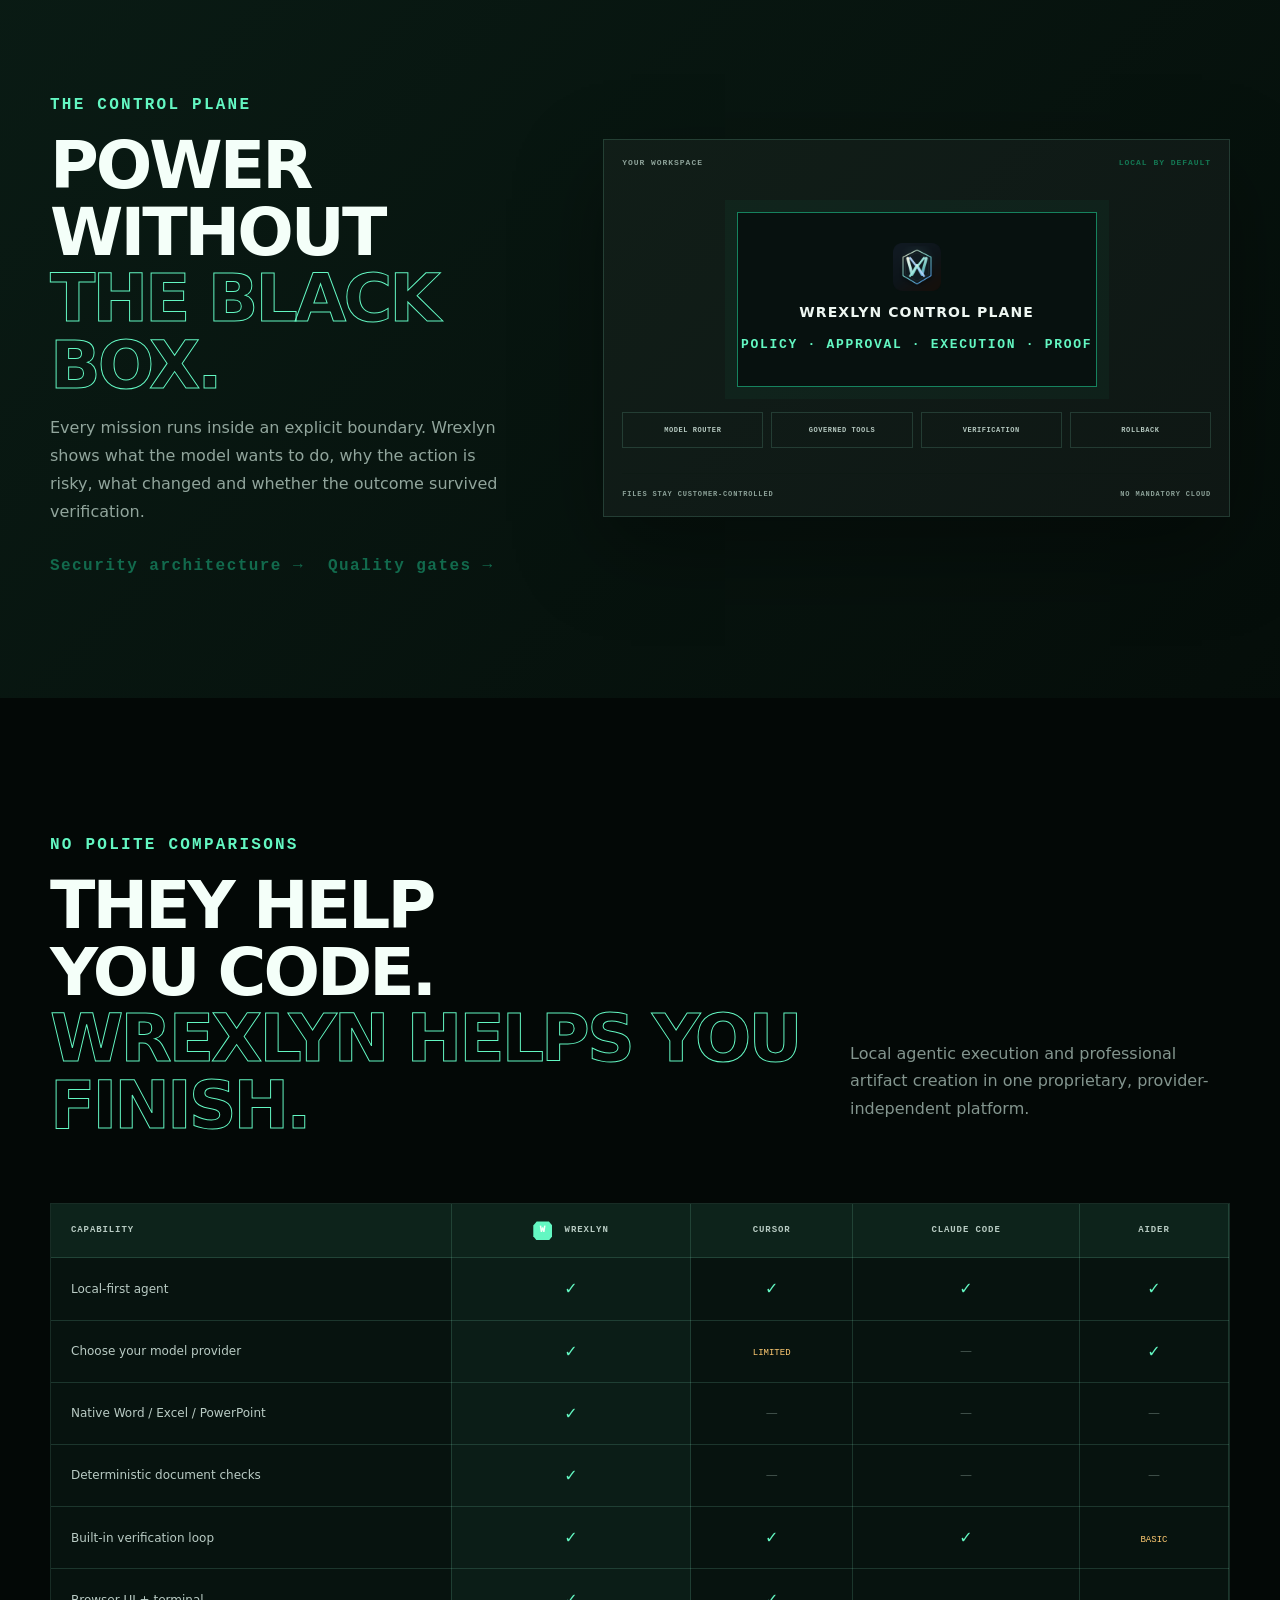
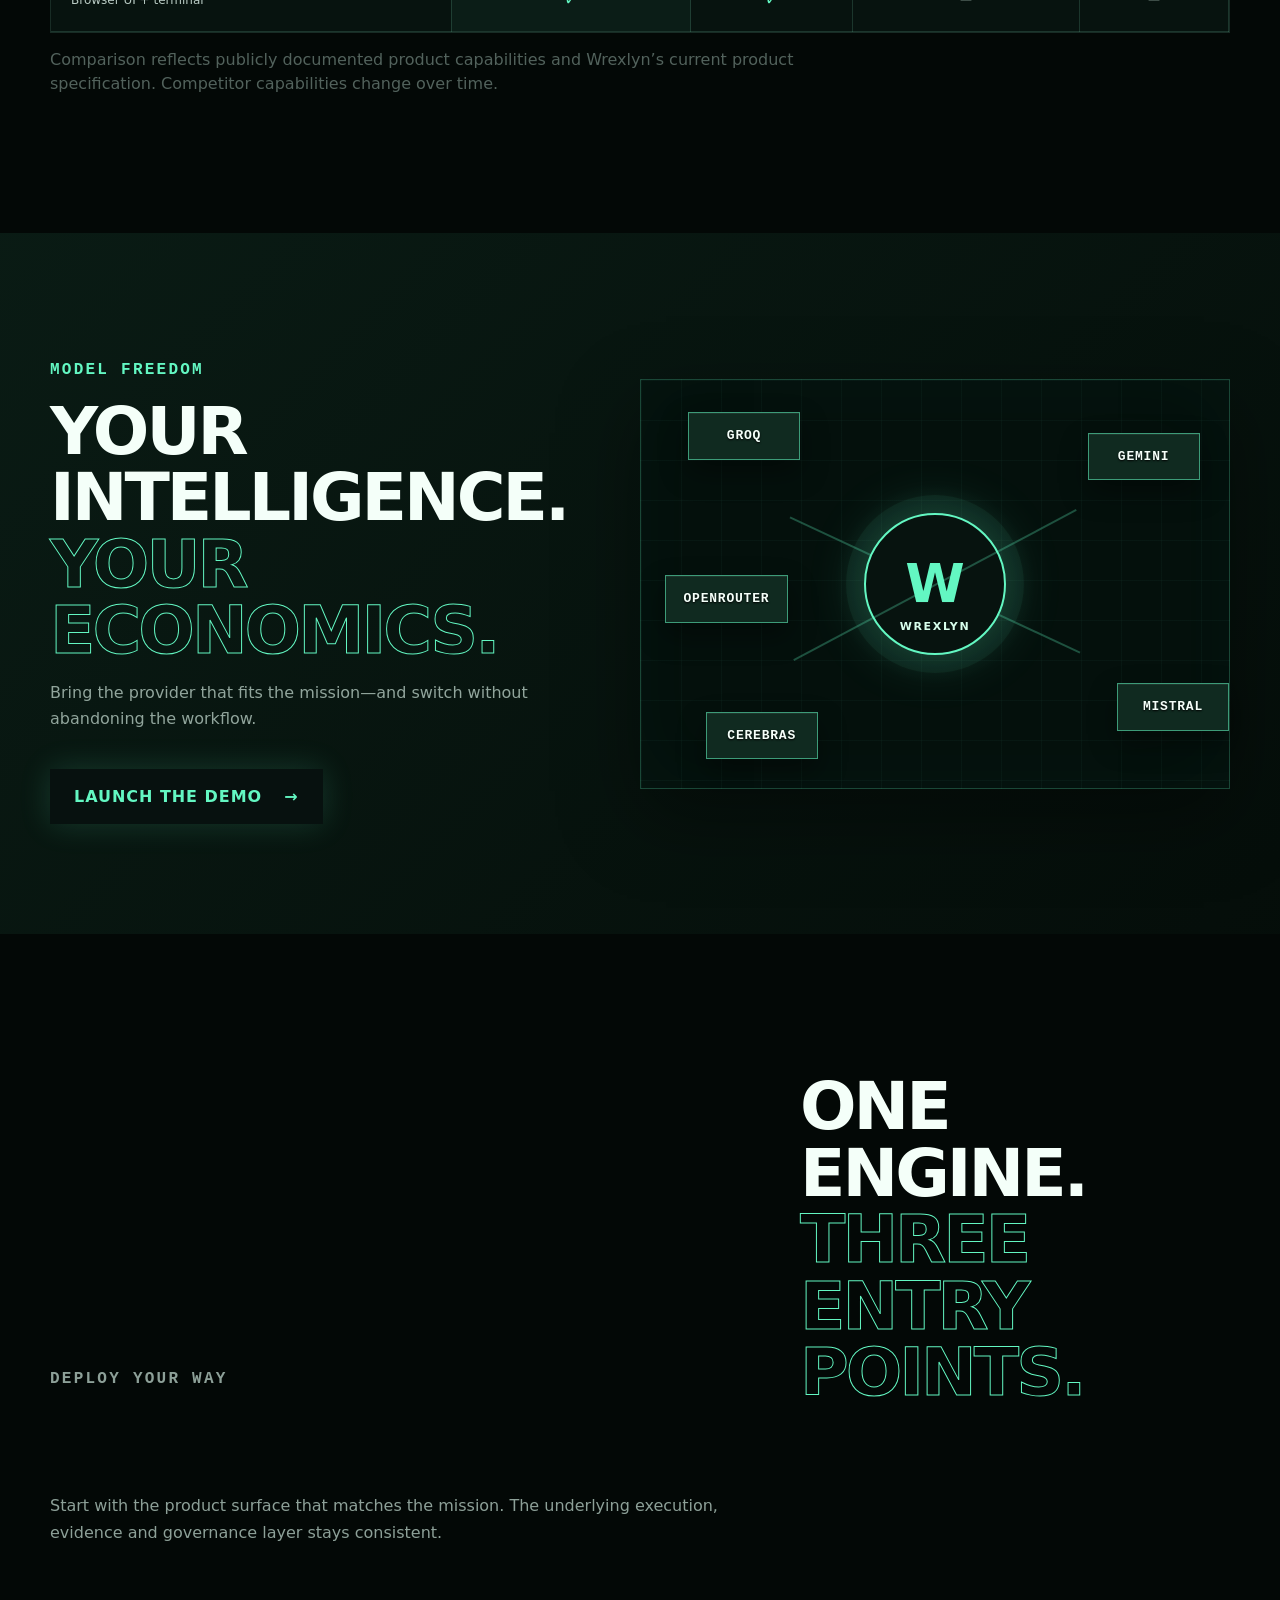
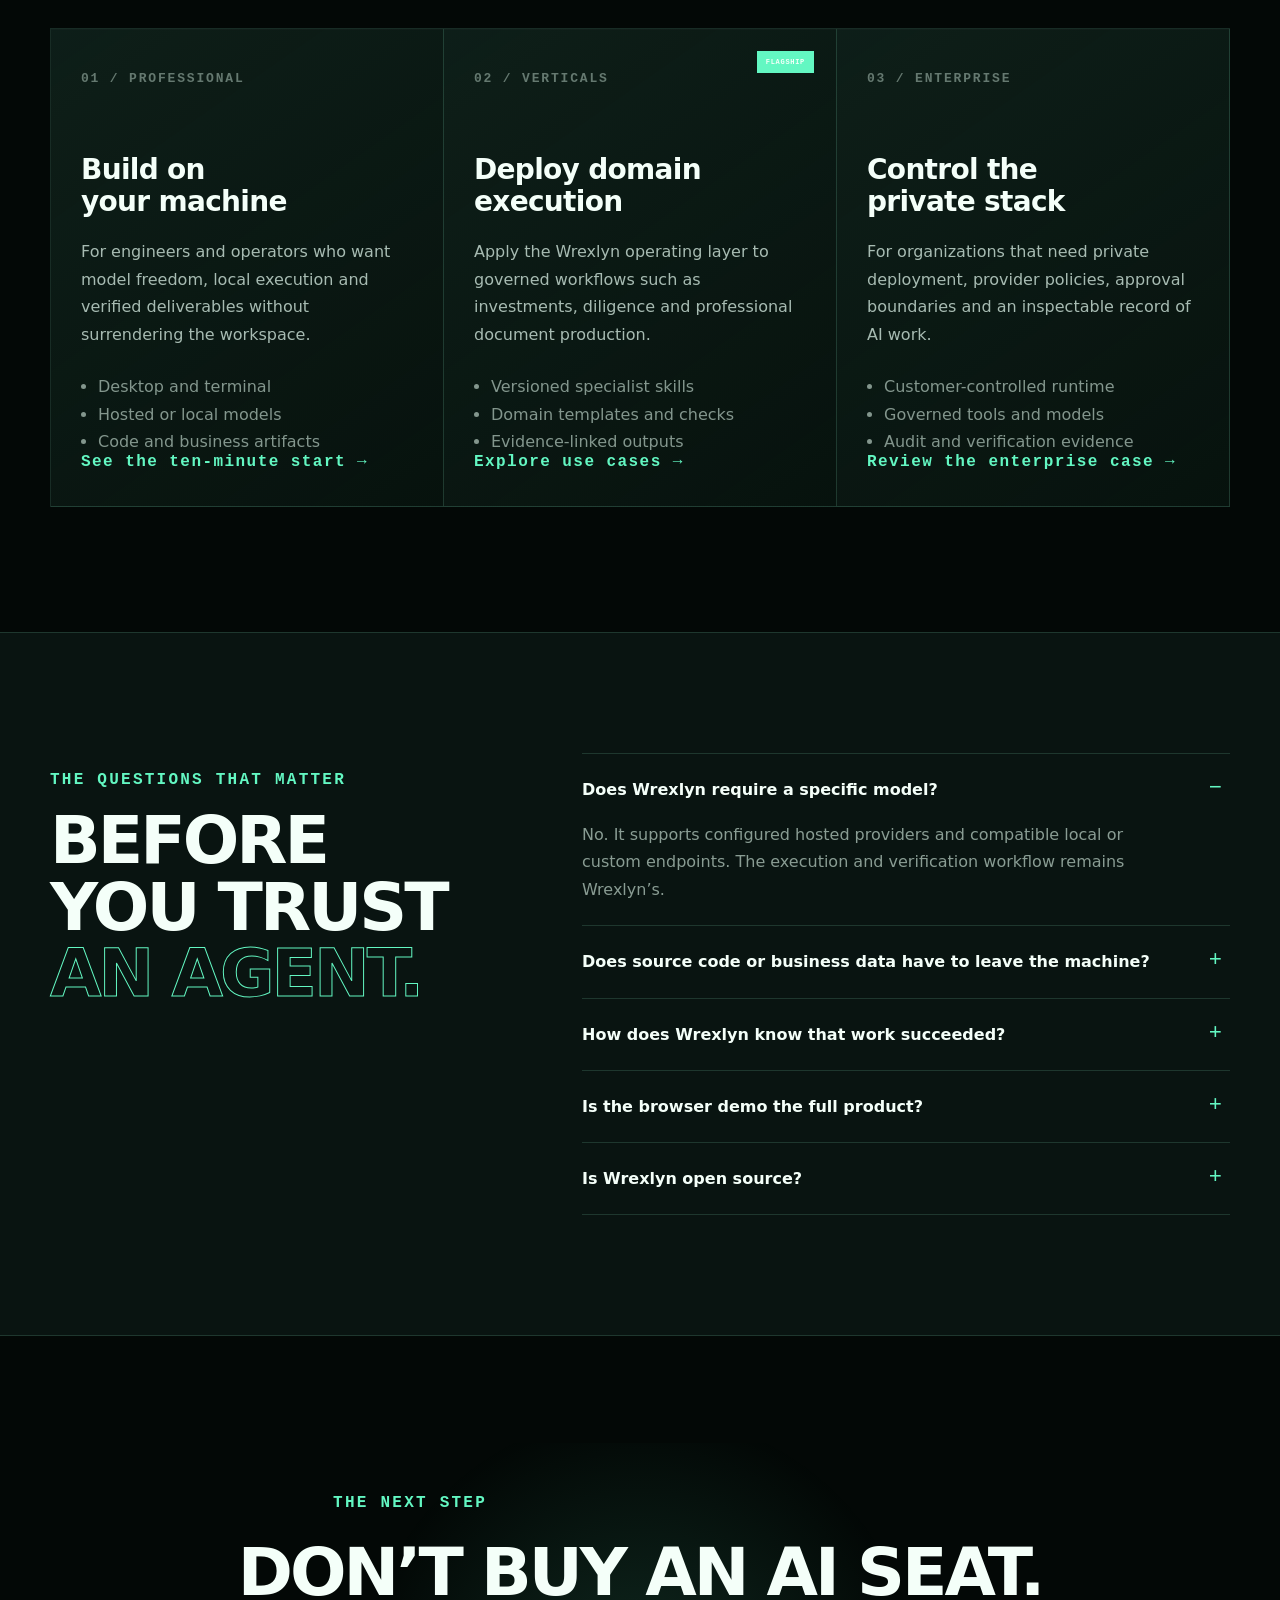
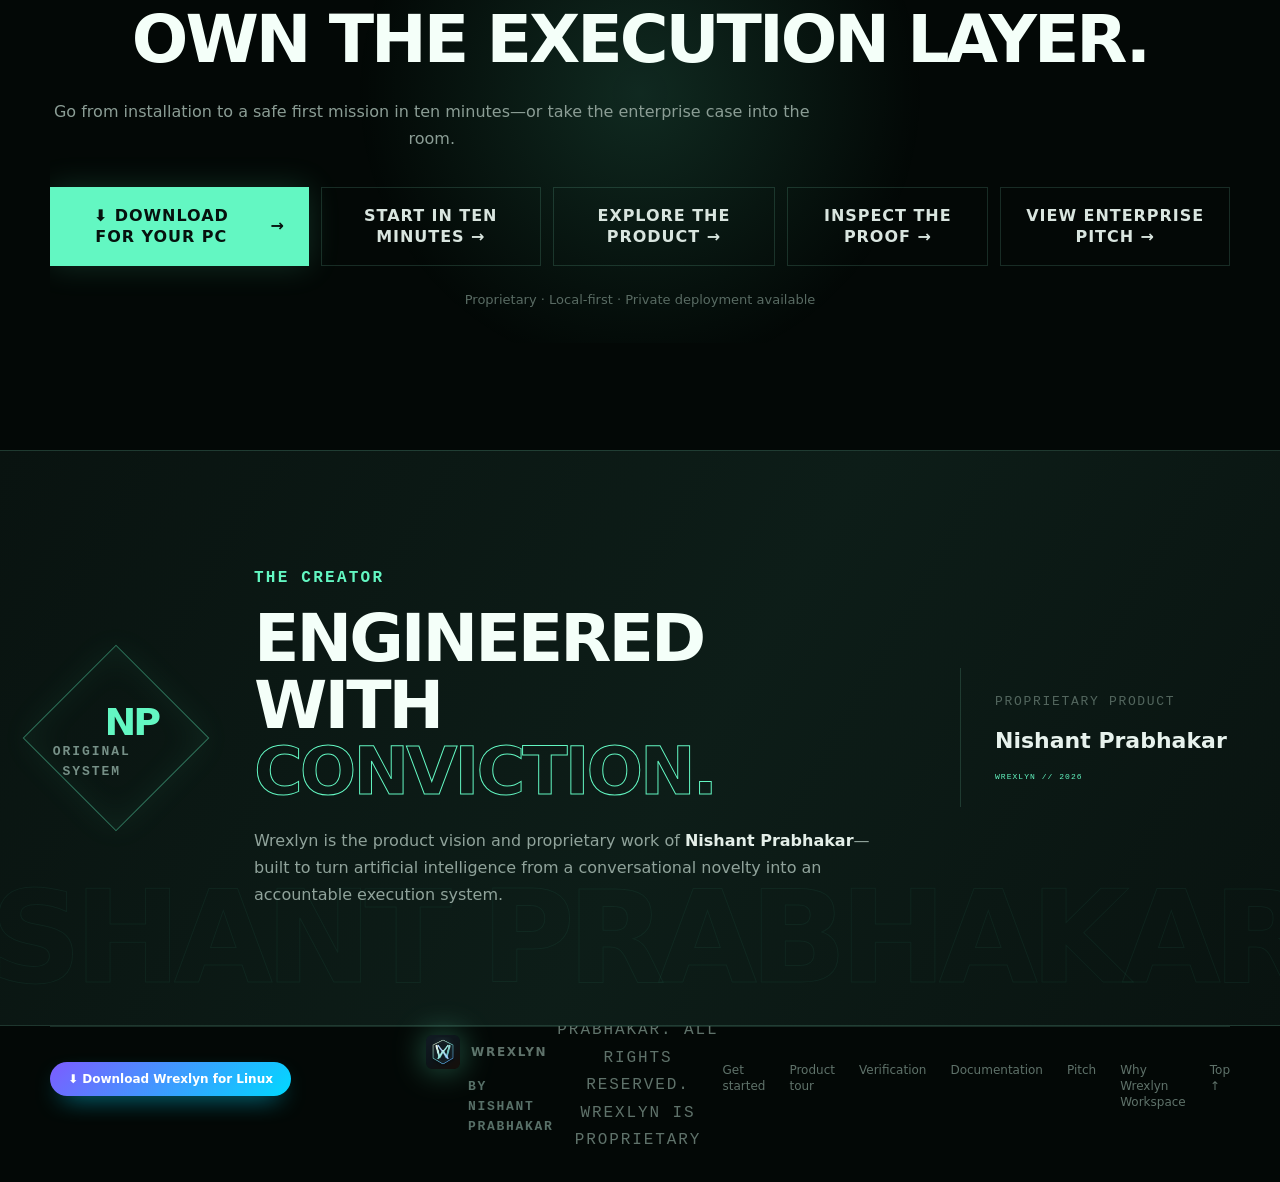
==== commit 57e72848: "Home page: product screenshots; fix the site font - New "Inside the workspace" section: the 3D conce" ====
--- a/index.html
+++ b/index.html
@@ -21,7 +21,7 @@
   <meta name="twitter:image" content="https://nishantsprabhakar.github.io/wrexlynwebsite/og.png">
   <title>Wrexlyn — Stop Chatting. Start Shipping.</title>
   <link rel="icon" href="icon-512.png">
-  <link rel="stylesheet" href="landing.css?v=20260827">
+  <link rel="stylesheet" href="landing.css?v=20261107b">
   <link rel="stylesheet" href="wrexlyn-theme.css?v=20260828a">
   <script type="application/ld+json">
   {
@@ -44,7 +44,7 @@
   <div class="noise" aria-hidden="true"></div>
   <nav class="nav shell" aria-label="Main navigation">
     <a href="#top" class="brand"><img class="brand-logo" src="icon-512.png" alt="Wrexlyn logo"><span>WREXLYN</span></a>
-    <div class="navlinks"><a href="#platform">Platform</a><a href="#proof">Proof</a><a href="use-cases.html">Use Cases</a><a href="getting-started.html">Get Started</a><a href="documentation.html">Docs</a><a href="pitch.html">Pitch</a><a href="why-wrexlyn-workspace/">Why Wrexlyn Workspace</a></div>
+    <div class="navlinks"><a href="#inside">Product</a><a href="#platform">Platform</a><a href="#proof">Proof</a><a href="use-cases.html">Use Cases</a><a href="getting-started.html">Get Started</a><a href="documentation.html">Docs</a><a href="pitch.html">Pitch</a><a href="why-wrexlyn-workspace/">Why Wrexlyn Workspace</a></div>
     <a class="navcta" href="https://wrexlyn.pages.dev/download/">⬇ Download</a>
   </nav>
 
@@ -93,6 +93,17 @@
       <article><small>03 / FREEDOM</small><h3>Choose the intelligence</h3><p>Hosted, custom or local models compete inside one consistent operating system.</p></article>
       <article><small>04 / COMPOUNDING</small><h3>Retain the learning</h3><p>Versioned skills, preferences and evidence build reusable organizational capability on your machine.</p></article>
     </div>
+  </section>
+
+  <section class="inside shell" id="inside" aria-label="Inside Wrexlyn Workspace">
+    <div class="insideHead"><div><p class="sectionTag">INSIDE THE WORKSPACE</p><h2>SEE IT<br><span>WORK.</span></h2></div><p>Real screens from Wrexlyn Workspace: answers checked before they reach you, research across whole data rooms, bots that run on their own, and a 3D map of how the ideas connect. Shown with a fictional company.</p></div>
+    <div class="insideGrid">
+      <figure class="shotCard wide"><img src="shots/why-graph.webp" alt="A 3D concept graph of a Northwind Robotics investment screening: 22 concepts in six colour-coded themes floating in a starfield" loading="lazy" width="1600" height="900"><figcaption><b>CONCEPT GRAPHS</b><span>One click turns any answer, chat or the whole workspace into a 3D map of its concepts — orbit it, search it, ask about any node.</span></figcaption></figure>
+      <figure class="shotCard"><img src="shots/why-answer.webp" alt="A Wrexlyn answer: a 5-slide IC note for Northwind Robotics built in the firm’s template, a figure cited to a cell in the data pack, Verified 4 of 4 and an independent review with all five criteria met" loading="lazy" width="1600" height="900"><figcaption><b>VERIFIED ANSWERS</b><span>Every figure cited to its page, slide or cell — checked by a second engine and reviewed against the brief.</span></figcaption></figure>
+      <figure class="shotCard"><img src="shots/why-office.webp" alt="Office Hub: Grid analysis, the Excel and PowerPoint add-in, IC memo, CIM summary, meeting notes, comps table, earnings review and LBO outline" loading="lazy" width="1600" height="900"><figcaption><b>RESEARCH &amp; OFFICE HUB</b><span>Grid analysis across a data room, meeting notes from recordings, IC memos, comps and LBOs.</span></figcaption></figure>
+      <figure class="shotCard"><img src="shots/why-bots.webp" alt="The Bots screen: a research bot reads an attached spreadsheet and answers, with tabs for Computer, Routines, Skills, Memory, Activity and Settings" loading="lazy" width="1600" height="900"><figcaption><b>BOTS</b><span>Teammates on a schedule or a webhook, reading the files you drop in — and asking before anything that matters.</span></figcaption></figure>
+    </div>
+    <div class="insideCta"><a class="primary" href="https://wrexlyn.pages.dev/download/">⬇ Download for your PC <span>→</span></a><a class="secondary" href="why-wrexlyn-workspace/">Why Wrexlyn Workspace →</a></div>
   </section>
 
   <section class="manifesto"><div class="shell manifestoGrid"><p class="sectionTag">THE CATEGORY SHIFT</p><div><h2>FROM AI ASSISTANT<br>TO <span>ACCOUNTABLE OPERATOR.</span></h2><p>Most AI products optimize the conversation. Wrexlyn optimizes the completed mission: governed actions, inspectable changes, objective checks, professional artifacts and recoverable delivery.</p></div></div></section>
--- a/landing.css
+++ b/landing.css
@@ -1,4 +1,4 @@
-:root{--ink:#07110f;--panel:#0b1714;--muted:#91a19b;--line:rgba(190,255,231,.14);--cyan:#63f7c2;--amber:#ffca72;--paper:#eef2ec;--fontDisplay:var(--font-sans)}
+:root{--font-sans:system-ui,"Segoe UI",-apple-system,BlinkMacSystemFont,Roboto,"Helvetica Neue",Arial,sans-serif;--font-mono:ui-monospace,"Cascadia Code","SF Mono",Consolas,"Liberation Mono",monospace;--ink:#07110f;--panel:#0b1714;--muted:#91a19b;--line:rgba(190,255,231,.14);--cyan:#63f7c2;--amber:#ffca72;--paper:#eef2ec;--fontDisplay:var(--font-sans)}
 .brand-logo{width:32px;height:32px;object-fit:contain;filter:drop-shadow(0 0 9px rgba(99,247,194,.45))}
 *{box-sizing:border-box}html{scroll-behavior:smooth}body{margin:0;background:var(--ink);color:#eef8f2;font-family:var(--font-sans),Arial,sans-serif}.shell{width:min(1180px,calc(100% - 48px));margin:auto}a{color:inherit;text-decoration:none}.noise{position:fixed;inset:0;opacity:.035;pointer-events:none;z-index:10;background-image:url("data:image/svg+xml,%3Csvg viewBox='0 0 180 180' xmlns='http://www.w3.org/2000/svg'%3E%3Cfilter id='n'%3E%3CfeTurbulence type='fractalNoise' baseFrequency='.9' numOctaves='3' stitchTiles='stitch'/%3E%3C/filter%3E%3Crect width='100%25' height='100%25' filter='url(%23n)' opacity='.7'/%3E%3C/svg%3E")}.nav{height:84px;display:flex;align-items:center;justify-content:space-between;border-bottom:1px solid var(--line);position:relative;z-index:3}.brand{display:flex;align-items:center;gap:11px;font-weight:800;letter-spacing:.14em;font-size:14px}.mark,.miniMark{display:grid;place-items:center;width:31px;height:31px;background:var(--cyan);color:var(--ink);font-weight:950;clip-path:polygon(18% 0,82% 0,100% 22%,100% 78%,82% 100%,18% 100%,0 78%,0 22%)}.navlinks{display:flex;gap:32px;color:#c9d8d2;font-size:14.5px;font-weight:700;letter-spacing:.01em}.navlinks a{padding:8px 2px;border-bottom:2px solid transparent}.navlinks a:hover{color:var(--cyan)}.navlinks a.current{color:var(--cyan);border-bottom-color:var(--cyan)}.navcta{border:1px solid rgba(99,247,194,.45);padding:12px 17px;font-size:12px;font-weight:700;text-transform:uppercase;letter-spacing:.08em}.navcta span{color:var(--cyan);margin-left:6px}
 .hero{padding:88px 0 108px;text-align:center;position:relative}.hero:before{content:"";position:absolute;width:750px;height:600px;top:-180px;left:50%;translate:-50%;background:radial-gradient(circle,rgba(38,164,126,.18),transparent 65%);pointer-events:none}.eyebrow,.sectionTag{font-family:var(--font-mono);font-size:11px;letter-spacing:.17em;color:var(--cyan);font-weight:700}.eyebrow{display:inline-flex;align-items:center;gap:10px;border:1px solid var(--line);padding:9px 13px;background:rgba(8,25,20,.7)}.eyebrow b{color:#6f817a;font-weight:500}.pulse,.secure i,.running i{width:6px;height:6px;background:var(--cyan);border-radius:50%;box-shadow:0 0 13px var(--cyan)}.hero h1{font-size:clamp(60px,9vw,124px);line-height:.83;letter-spacing:-.075em;margin:38px 0 30px;font-weight:900}.hero h1 span,.platform h2 span,.outcomeHead h2 span,.compareHead h2 span,.freedom h2 span{color:transparent;-webkit-text-stroke:1px var(--cyan)}.heroCopy{font-size:18px;line-height:1.6;max-width:700px;color:#afbeb8;margin:0 auto}.heroActions{display:flex;justify-content:center;gap:12px;margin:34px 0 24px}.primary,.secondary{display:inline-flex;align-items:center;justify-content:center;gap:22px;padding:17px 24px;font-weight:800;font-size:13px;text-transform:uppercase;letter-spacing:.06em}.primary{background:var(--cyan);color:#06120e;box-shadow:0 0 32px rgba(99,247,194,.16)}.primary:hover{background:#9affd9}.secondary{border:1px solid var(--line);color:#d9e5df}.play{font-size:9px;color:var(--cyan)}.trust{display:flex;justify-content:center;gap:30px;color:#71847c;font-size:12px}.check{color:var(--cyan);margin-right:6px}
@@ -49,3 +49,22 @@
 @media(max-width:1100px){.navlinks{gap:16px;font-size:11px}.evidenceHead,.entryHead{grid-template-columns:1fr 360px}.controlGrid{gap:50px}.faqGrid{gap:55px}}
 @media(max-width:900px){.evidenceHead,.entryHead,.controlGrid,.faqGrid{grid-template-columns:1fr}.evidenceGrid{grid-template-columns:1fr 1fr}.evidenceGrid .evidenceLead{grid-column:1/-1;grid-row:auto;min-height:430px}.entryGrid{grid-template-columns:1fr}.entryGrid article{min-height:380px}.controlPlane,.evidence,.entry,.faq{padding:85px 0}.boundaryMap{margin-top:20px}}
 @media(max-width:600px){.evidenceGrid{grid-template-columns:1fr}.evidenceGrid .evidenceLead{grid-column:auto;min-height:450px}.evidenceGrid article{min-height:230px}.evidenceHead,.entryHead{gap:20px}.boundaryNodes{grid-template-columns:1fr 1fr}.boundaryTop,.boundaryFoot{gap:14px}.boundaryCore{width:92%}.controlActions{flex-direction:column;gap:14px}.entryGrid article{min-height:420px}.faqList summary{font-size:14px}.finalCta h2{font-size:15vw}}
+
+/* inside the workspace: real product screenshots */
+.inside{padding:110px 0 40px}
+.insideHead{display:grid;grid-template-columns:1fr 1fr;gap:40px;align-items:end;margin-bottom:44px}
+.insideHead h2{margin:14px 0 0;font-size:clamp(44px,6vw,86px);line-height:.95;letter-spacing:-.03em;font-weight:900}
+.insideHead p{color:var(--muted);font-size:18px;line-height:1.6;margin:0}
+.insideGrid{display:grid;grid-template-columns:repeat(3,1fr);gap:18px}
+.shotCard{margin:0;border:1px solid var(--line);background:var(--panel);overflow:hidden;position:relative;transition:transform .25s,border-color .25s,box-shadow .25s}
+.shotCard:hover{transform:translateY(-3px);border-color:rgba(99,247,194,.45);box-shadow:0 30px 80px -40px rgba(99,247,194,.5)}
+.shotCard img{display:block;width:100%;height:auto;border-bottom:1px solid var(--line)}
+.shotCard figcaption{padding:16px 18px 18px;display:grid;gap:6px}
+.shotCard figcaption b{font-family:var(--font-mono);font-size:11px;letter-spacing:.17em;color:var(--cyan)}
+.shotCard figcaption span{color:#c9d8d2;font-size:15px;line-height:1.55}
+.shotCard.wide{grid-column:1 / -1}
+.insideCta{display:flex;gap:14px;flex-wrap:wrap;margin-top:28px}
+.insideCta a{padding:15px 22px;font-weight:800;letter-spacing:.02em}
+.insideCta .primary{background:var(--cyan);color:var(--ink)}
+.insideCta .secondary{border:1px solid var(--line);color:#eef8f2}
+@media (max-width:900px){.insideHead,.insideGrid{grid-template-columns:1fr}}
